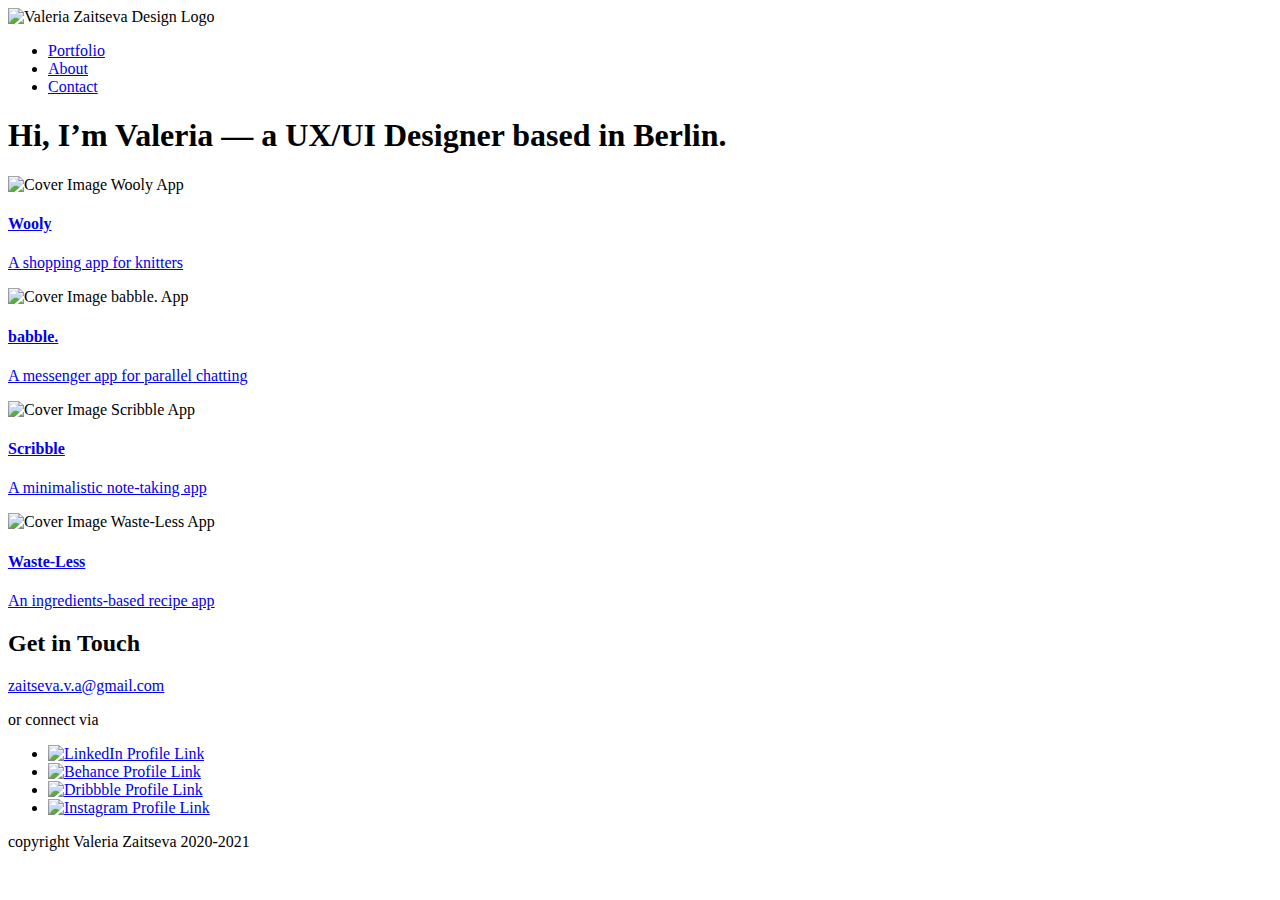
==== index.html @ 67f86d05 "changed wooly.html" ====
<!DOCTYPE html>
<html lang="en" dir="ltr">

<head>
  <meta charset="utf-8">
  <link rel="apple-touch-icon" sizes="180x180" href="/apple-touch-icon.png">
  <link rel="icon" type="image/png" sizes="32x32" href="/favicon-32x32.png">
  <link rel="icon" type="image/png" sizes="16x16" href="/favicon-16x16.png">
  <link rel="manifest" href="/site.webmanifest">
  <link rel="mask-icon" href="/safari-pinned-tab.svg" color="#5bbad5">
  <meta name="msapplication-TileColor" content="#da532c">
  <meta name="theme-color" content="#ffffff">
  <title>Valeria Zaitseva Design</title>
</head>

<body>

<header>
  <div>
    <img src="img/logo.svg" alt="Valeria Zaitseva Design Logo">
    <nav>
      <ul>
        <li><a href="index.html">Portfolio</a></li>
        <li><a href="about.html">About</a></li>
        <li><a href="#contact">Contact</a></li>
    </ul>
    </nav>
  </div>
</header>

<main>

  <div>
    <div>
      <h1>
          Hi, I’m <span>Valeria</span> — a <span>UX/UI Designer</span> based in <span>Berlin</span>.
      </h1>
    </div>
  </div>
<div>
  <div>
  <div><!--open row with (4) columns -->
    <div><!--open first column for first project -->
      <picture>
        <source srcset="img/wooly/woolyCoverM.jpg" media="(max-width:767px)">
        <source srcset="img/wooly/woolyCoverL.jpg" media="(max-width:1023px)">
        <img src="img/wooly/woolyCoverXL.jpg" alt="Cover Image Wooly App">
      </picture>
      <h4><a href="wooly.html">Wooly</a></h4>
      <p>
        <a href="wooly.html">A shopping app for knitters</a>
      </p>
    </div><!--end first column-->
    <div><!--open second column for second project -->
      <picture>
        <source srcset="img/babble/babbleCoverM.jpg" media="(max-width:767px)">
        <source srcset="img/babble/babbleCoverL.jpg" media="(max-width:1023px)">
        <img src="img/babble/babbleCoverXL.jpg" alt="Cover Image babble. App">
      </picture>
      <h4><a href="babble.html">babble.</a></h4>
      <p>
        <a href="babble.html">A messenger app for parallel chatting</a>
      </p>
    </div><!-- end second column-->
    <div><!-- open third column for third project-->
      <picture>
        <source srcset="img/scribble/scribbleCoverM.jpg" media="(max-width:767px)">
        <source srcset="img/scribble/scribbleCoverL.jpg" media="(max-width:1023px)">
        <img src="img/scribble/scribbleCoverXL.jpg" alt="Cover Image Scribble App">
      </picture>
      <h4><a href="scribble.html">Scribble</a></h4>
      <p>
        <a href="scribble.html">A minimalistic note-taking app</a>
      </p>
    </div><!-- close third column for thrid project-->
    <div><!--open fourth column for fourth project-->
      <picture>
        <source srcset="img/wasteless/WasteLessCoverM.jpg" media="(max-width:767px)">
        <source srcset="img/wasteless/WasteLessCoverL.jpg" media="(max-width:1023px)">
        <img src="img/wasteless/WasteLessCoverXL.jpg" alt="Cover Image Waste-Less App">
      </picture>
      <h4><a href="wasteless.html">Waste-Less</a></h4>
      <p>
        <a href="wasteless.html">An ingredients-based recipe app</a>
      </p>
    </div><!-- close fourth column for fourth project-->
  </div><!-- end row-->
</div>
</div>
</main>

<footer id="contact">
  <div>
    <h2>Get in Touch</h2>
    <div>
      <a href="mailto:zaitseva.v.a@gmail.com">zaitseva.v.a@gmail.com</a>
    </div>
    <p>or connect via</p>
    <div>
      <ul>
      <li><a href="https://www.linkedin.com/in/valeria-zaitseva-587220204/" target="_blank">
        <img src="img/linkedin.svg" alt="LinkedIn Profile Link">
      </a></li>
      <li><a href="https://www.behance.net/valeriazaitseva2" target="_blank">
        <img src="img/behance.svg" alt="Behance Profile Link">
      </a></li>
      <li><a href="dribbleURL" target="_blank">
        <img src="img/dribbble.svg" alt="Dribbble Profile Link">
      </a></li>
      <li><a href="instagramURL" target="_blank">
        <img src="img/instagram.svg" alt="Instagram Profile Link">
      </a></li>
      </ul>
    </div>
    <p>copyright Valeria Zaitseva 2020-2021</p>
  </div>
</footer>

</body>

</html>
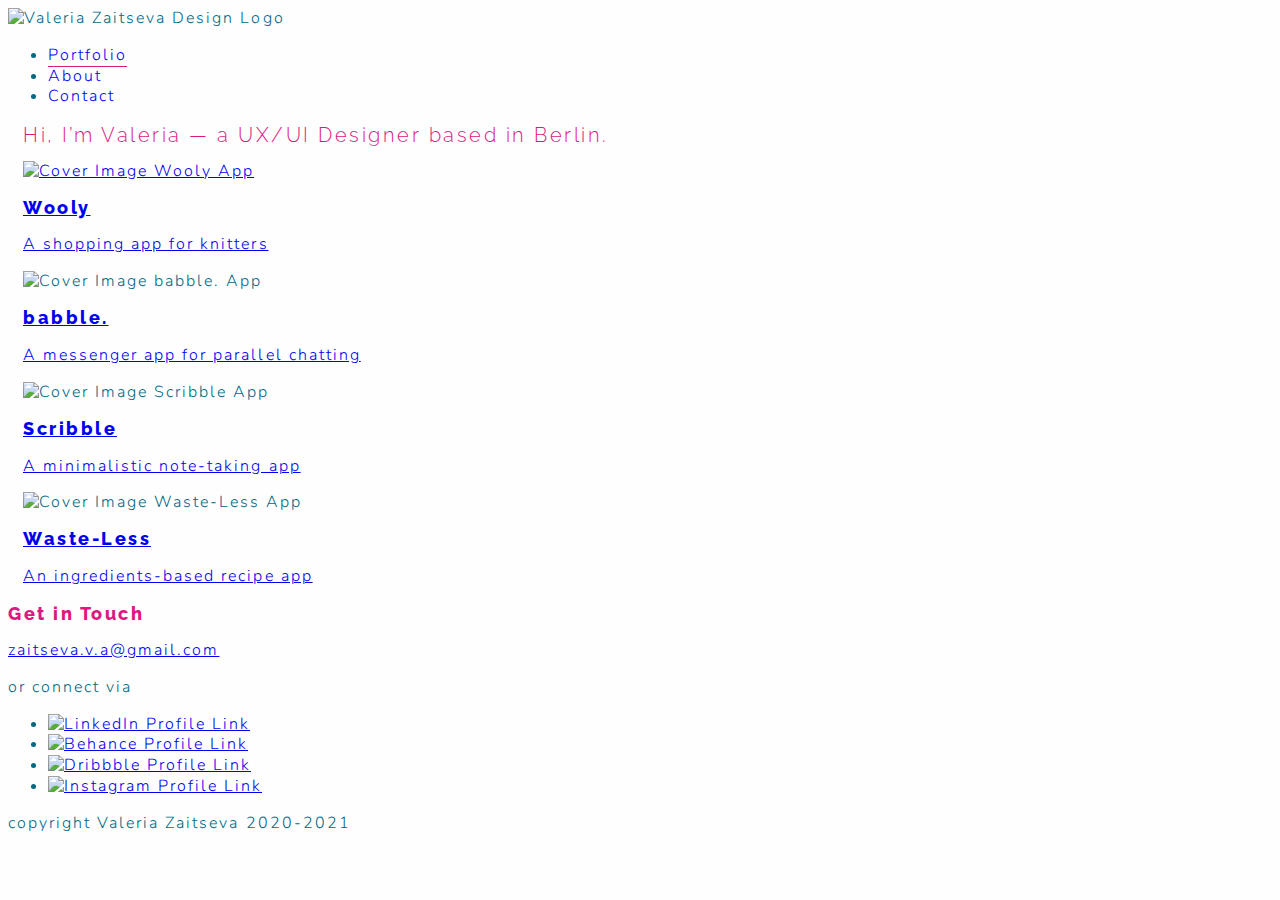
==== commit 483e5d7d: "added styling" ====
--- a/index.html
+++ b/index.html
@@ -3,13 +3,18 @@
 
 <head>
   <meta charset="utf-8">
-  <link rel="apple-touch-icon" sizes="180x180" href="/apple-touch-icon.png">
-  <link rel="icon" type="image/png" sizes="32x32" href="/favicon-32x32.png">
-  <link rel="icon" type="image/png" sizes="16x16" href="/favicon-16x16.png">
+  <meta name="msapplication-TileColor" content="#da532c">
+  <meta name="theme-color" content="fefefe">
+  <meta name="viewport" content="width=device-width, initial-scale=1">
+  <link rel="apple-touch-icon" sizes="180x180" href="img/favicon/apple-touch-icon.png">
+  <link rel="icon" type="image/png" sizes="32x32" href="img/favicon/favicon-32x32.png">
+  <link rel="icon" type="image/png" sizes="16x16" href="img/favicon/favicon-16x16.png">
   <link rel="manifest" href="/site.webmanifest">
-  <link rel="mask-icon" href="/safari-pinned-tab.svg" color="#5bbad5">
-  <meta name="msapplication-TileColor" content="#da532c">
-  <meta name="theme-color" content="#ffffff">
+  <link rel="stylesheet" type="text/css" href="https://cdnjs.cloudflare.com/ajax/libs/normalize/8.0.1/normalize.min.css">
+  <link rel="stylesheet" type="text/css" href="css/style.css">
+  <link rel="preconnect" href="https://fonts.gstatic.com">
+  <link href="https://fonts.googleapis.com/css2?family=Nunito:ital,wght@0,200;0,300;0,400;0,600;0,700;0,800;0,900;1,200;1,300;1,400;1,600;1,700;1,800;1,900&family=Raleway:ital,wght@0,100;0,200;0,300;0,400;0,500;0,600;0,700;0,800;0,900;1,100;1,200;1,300;1,400;1,500;1,600;1,700;1,800;1,900&display=swap" rel="stylesheet">
+  <link href="https://fonts.googleapis.com/css2?family=Raleway:ital,wght@0,100;0,200;0,300;0,400;0,500;0,600;0,700;0,800;0,900;1,100;1,200;1,300;1,400;1,500;1,600;1,700;1,800;1,900&display=swap" rel="stylesheet">
   <title>Valeria Zaitseva Design</title>
 </head>
 
@@ -20,7 +25,7 @@
     <img src="img/logo.svg" alt="Valeria Zaitseva Design Logo">
     <nav>
       <ul>
-        <li><a href="index.html">Portfolio</a></li>
+        <li><a href="index.html" class="active">Portfolio</a></li>
         <li><a href="about.html">About</a></li>
         <li><a href="#contact">Contact</a></li>
     </ul>
@@ -30,63 +35,57 @@
 
 <main>
 
-  <div>
-    <div>
+  <div class="section intro">
+    <div class="container">
       <h1>
           Hi, I’m <span>Valeria</span> — a <span>UX/UI Designer</span> based in <span>Berlin</span>.
       </h1>
     </div>
   </div>
-<div>
-  <div>
-  <div><!--open row with (4) columns -->
-    <div><!--open first column for first project -->
-      <picture>
-        <source srcset="img/wooly/woolyCoverM.jpg" media="(max-width:767px)">
-        <source srcset="img/wooly/woolyCoverL.jpg" media="(max-width:1023px)">
-        <img src="img/wooly/woolyCoverXL.jpg" alt="Cover Image Wooly App">
-      </picture>
-      <h4><a href="wooly.html">Wooly</a></h4>
-      <p>
-        <a href="wooly.html">A shopping app for knitters</a>
-      </p>
-    </div><!--end first column-->
-    <div><!--open second column for second project -->
-      <picture>
-        <source srcset="img/babble/babbleCoverM.jpg" media="(max-width:767px)">
-        <source srcset="img/babble/babbleCoverL.jpg" media="(max-width:1023px)">
-        <img src="img/babble/babbleCoverXL.jpg" alt="Cover Image babble. App">
-      </picture>
-      <h4><a href="babble.html">babble.</a></h4>
-      <p>
-        <a href="babble.html">A messenger app for parallel chatting</a>
-      </p>
-    </div><!-- end second column-->
-    <div><!-- open third column for third project-->
-      <picture>
-        <source srcset="img/scribble/scribbleCoverM.jpg" media="(max-width:767px)">
-        <source srcset="img/scribble/scribbleCoverL.jpg" media="(max-width:1023px)">
-        <img src="img/scribble/scribbleCoverXL.jpg" alt="Cover Image Scribble App">
-      </picture>
-      <h4><a href="scribble.html">Scribble</a></h4>
-      <p>
-        <a href="scribble.html">A minimalistic note-taking app</a>
-      </p>
-    </div><!-- close third column for thrid project-->
-    <div><!--open fourth column for fourth project-->
-      <picture>
-        <source srcset="img/wasteless/WasteLessCoverM.jpg" media="(max-width:767px)">
-        <source srcset="img/wasteless/WasteLessCoverL.jpg" media="(max-width:1023px)">
-        <img src="img/wasteless/WasteLessCoverXL.jpg" alt="Cover Image Waste-Less App">
-      </picture>
-      <h4><a href="wasteless.html">Waste-Less</a></h4>
-      <p>
-        <a href="wasteless.html">An ingredients-based recipe app</a>
-      </p>
-    </div><!-- close fourth column for fourth project-->
-  </div><!-- end row-->
-</div>
-</div>
+
+  <div class="section">
+    <div class="container">
+      <div class="row"><!--open row with (4) columns -->
+        <div class="column"><!--open first column for first project -->
+          <a href="wooly.html"><picture>
+            <source srcset="img/wooly/woolyCoverM.jpg" media="(max-width:767px)">
+            <source srcset="img/wooly/woolyCoverL.jpg" media="(max-width:1023px)">
+            <img src="img/wooly/woolyCoverXL.jpg" alt="Cover Image Wooly App">
+          </picture></a>
+          <h2><a href="wooly.html">Wooly</a></h2>
+          <p><a href="wooly.html">A shopping app for knitters</a></p>
+        </div><!--end first column-->
+        <div class="column"><!--open second column for second project -->
+          <picture>
+            <source srcset="img/babble/babbleCoverM.jpg" media="(max-width:767px)">
+            <source srcset="img/babble/babbleCoverL.jpg" media="(max-width:1023px)">
+            <img src="img/babble/babbleCoverXL.jpg" alt="Cover Image babble. App">
+          </picture>
+          <h2><a href="babble.html">babble.</a></h2>
+          <p><a href="babble.html">A messenger app for parallel chatting</a></p>
+        </div><!-- end second column-->
+        <div class="column"><!-- open third column for third project-->
+          <picture>
+            <source srcset="img/scribble/scribbleCoverM.jpg" media="(max-width:767px)">
+            <source srcset="img/scribble/scribbleCoverL.jpg" media="(max-width:1023px)">
+            <img src="img/scribble/scribbleCoverXL.jpg" alt="Cover Image Scribble App">
+          </picture>
+          <h2><a href="scribble.html">Scribble</a></h2>
+          <p><a href="scribble.html">A minimalistic note-taking app</a></p>
+        </div><!-- close third column for thrid project-->
+        <div class="column"><!--open fourth column for fourth project-->
+          <picture>
+            <source srcset="img/wasteless/WasteLessCoverM.jpg" media="(max-width:767px)">
+            <source srcset="img/wasteless/WasteLessCoverL.jpg" media="(max-width:1023px)">
+            <img src="img/wasteless/WasteLessCoverXL.jpg" alt="Cover Image Waste-Less App">
+          </picture>
+          <h2><a href="wasteless.html">Waste-Less</a></h2>
+          <p><a href="wasteless.html">An ingredients-based recipe app</a></p>
+        </div><!-- close fourth column for fourth project-->
+      </div><!-- end row-->
+    </div>
+  </div>
+  
 </main>
 
 <footer id="contact">
--- a/css/style.css
+++ b/css/style.css
@@ -0,0 +1,66 @@
+/*
+Colors used:
+Background Color (Warm Light Grey): #fefefe;
+Accent Color 1 (Magenta Pink): #DD187F;
+Accent Color 2 (Bondi Blue): #0690A9
+Body Copy Color (Crystal Teal): #006883
+*/
+
+body{
+  background-color: #fefefe;
+  font-family: 'Nunito', sans-serif;
+  font-size: 16px;
+  font-weight: 300;
+  line-height: 1.3;
+  letter-spacing: 2.02px;
+  color: #006883;
+}
+
+h1, h2, h3, h4 {
+  font-family: 'Raleway', sans-serif;
+  color: #DD187F;
+  line-height: 1.2;
+  letter-spacing: 2.5px;
+}
+h1 {
+  font-size:1.25em;
+  font-weight: 300;
+}
+
+h2 {
+  font-size: 1.14em;
+  font-weight: 800;
+}
+
+h3 {
+font-size: 1em;
+font-weight: 600;
+}
+
+h4 {
+font-size: 0.89em;
+font-weight: 600;
+}
+
+h5 {
+  font-size: 0.71em;
+  font-weight: 300;
+  letter-spacing: 1.5px;
+  color: #006883;
+}
+
+img{
+  width: 100%;
+}
+
+.container {
+  padding: 0 15px;
+}
+
+.active {
+  border-bottom: 1px solid #DD187F;
+}
+
+nav a {
+  text-decoration: none;
+}
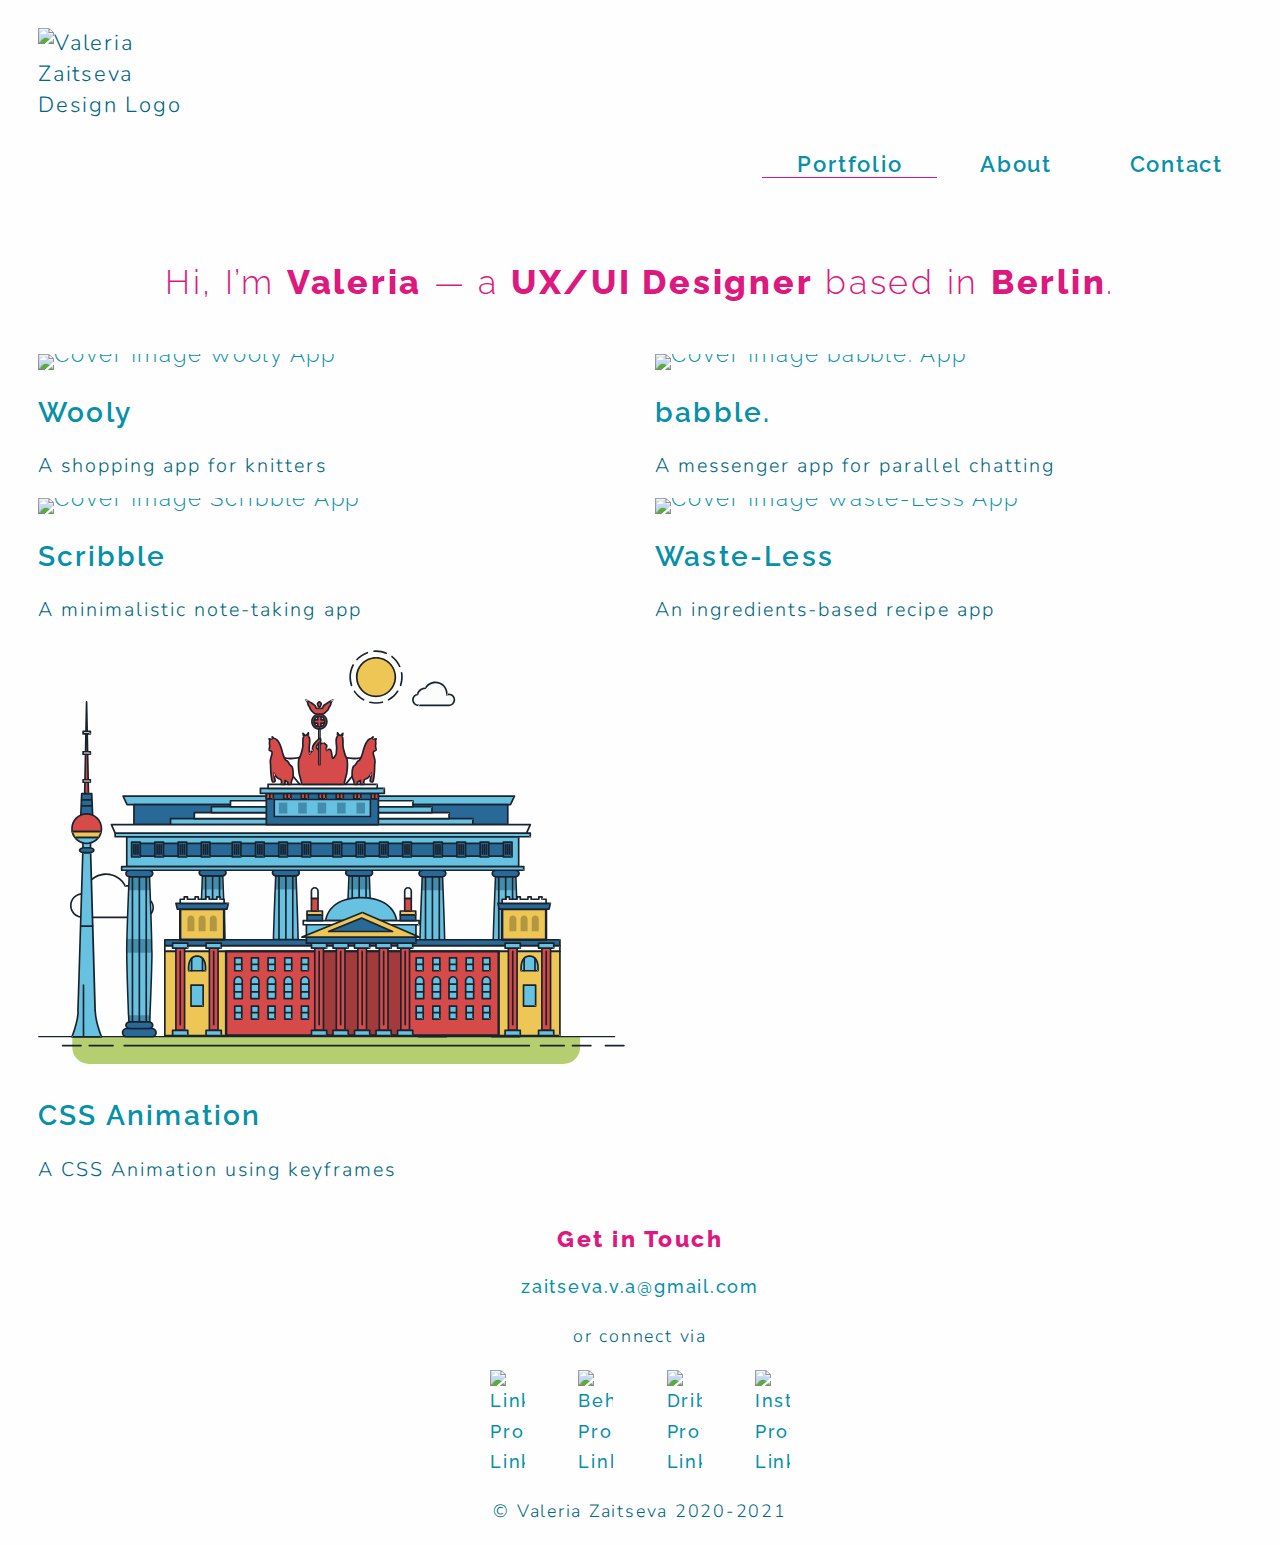
==== commit e17105f3: "added CSS animation" ====
--- a/index.html
+++ b/index.html
@@ -21,10 +21,10 @@
 <body>
 
 <header>
-  <div>
-    <img src="img/logo.svg" alt="Valeria Zaitseva Design Logo">
+  <div class="container">
+    <img src="img/logo.svg" alt="Valeria Zaitseva Design Logo" class="logo">
     <nav>
-      <ul>
+      <ul class="nav">
         <li><a href="index.html" class="active">Portfolio</a></li>
         <li><a href="about.html">About</a></li>
         <li><a href="#contact">Contact</a></li>
@@ -35,7 +35,7 @@
 
 <main>
 
-  <div class="section intro">
+  <div class="section" id="hero">
     <div class="container">
       <h1>
           Hi, I’m <span>Valeria</span> — a <span>UX/UI Designer</span> based in <span>Berlin</span>.
@@ -43,75 +43,1022 @@
     </div>
   </div>
 
-  <div class="section">
+  <div class="section" id="work">
     <div class="container">
-      <div class="row"><!--open row with (4) columns -->
-        <div class="column"><!--open first column for first project -->
-          <a href="wooly.html"><picture>
-            <source srcset="img/wooly/woolyCoverM.jpg" media="(max-width:767px)">
-            <source srcset="img/wooly/woolyCoverL.jpg" media="(max-width:1023px)">
-            <img src="img/wooly/woolyCoverXL.jpg" alt="Cover Image Wooly App">
-          </picture></a>
+      <div class="row"><!--open row with (5) columns -->
+        <div class="col-lg-6-left"><!--open first column for first project -->
+          <a href="wooly.html" class="image">
+            <picture>
+              <source srcset="img/wooly/woolyCoverM.jpg" media="(max-width:767px)">
+              <source srcset="img/wooly/woolyCoverL.jpg" media="(max-width:1023px)">
+              <img src="img/wooly/woolyCoverXL.jpg" alt="Cover Image Wooly App">
+            </picture>
+          </a>
           <h2><a href="wooly.html">Wooly</a></h2>
-          <p><a href="wooly.html">A shopping app for knitters</a></p>
+          <p id="subtitle">A shopping app for knitters</p>
         </div><!--end first column-->
-        <div class="column"><!--open second column for second project -->
-          <picture>
-            <source srcset="img/babble/babbleCoverM.jpg" media="(max-width:767px)">
-            <source srcset="img/babble/babbleCoverL.jpg" media="(max-width:1023px)">
-            <img src="img/babble/babbleCoverXL.jpg" alt="Cover Image babble. App">
-          </picture>
+        <div class="col-lg-6-right"><!--open second column for second project -->
+          <a href="babble.html" class="image">
+            <picture>
+              <source srcset="img/babble/babbleCoverM.jpg" media="(max-width:767px)">
+              <source srcset="img/babble/babbleCoverL.jpg" media="(max-width:1023px)">
+              <img src="img/babble/babbleCoverXL.jpg" alt="Cover Image babble. App">
+            </picture>
+          </a>
           <h2><a href="babble.html">babble.</a></h2>
-          <p><a href="babble.html">A messenger app for parallel chatting</a></p>
+          <p id="subtitle">A messenger app for parallel chatting</p>
         </div><!-- end second column-->
-        <div class="column"><!-- open third column for third project-->
-          <picture>
-            <source srcset="img/scribble/scribbleCoverM.jpg" media="(max-width:767px)">
-            <source srcset="img/scribble/scribbleCoverL.jpg" media="(max-width:1023px)">
-            <img src="img/scribble/scribbleCoverXL.jpg" alt="Cover Image Scribble App">
-          </picture>
+        <div class="col-lg-6-left"><!-- open third column for third project-->
+          <a href="scribble.html" class="image">
+            <picture>
+              <source srcset="img/scribble/scribbleCoverM.jpg" media="(max-width:767px)">
+              <source srcset="img/scribble/scribbleCoverL.jpg" media="(max-width:1023px)">
+              <img src="img/scribble/scribbleCoverXL.jpg" alt="Cover Image Scribble App">
+            </picture>
+          </a>
           <h2><a href="scribble.html">Scribble</a></h2>
-          <p><a href="scribble.html">A minimalistic note-taking app</a></p>
+          <p id="subtitle">A minimalistic note-taking app</p>
         </div><!-- close third column for thrid project-->
-        <div class="column"><!--open fourth column for fourth project-->
-          <picture>
-            <source srcset="img/wasteless/WasteLessCoverM.jpg" media="(max-width:767px)">
-            <source srcset="img/wasteless/WasteLessCoverL.jpg" media="(max-width:1023px)">
-            <img src="img/wasteless/WasteLessCoverXL.jpg" alt="Cover Image Waste-Less App">
-          </picture>
+        <div class="col-lg-6-right"><!--open fourth column for fourth project-->
+          <a href="wasteless.html" class="image">
+            <picture>
+              <source srcset="img/wasteless/WasteLessCoverM.jpg" media="(max-width:767px)">
+              <source srcset="img/wasteless/WasteLessCoverL.jpg" media="(max-width:1023px)">
+              <img src="img/wasteless/WasteLessCoverXL.jpg" alt="Cover Image Waste-Less App">
+            </picture>
+          </a>
           <h2><a href="wasteless.html">Waste-Less</a></h2>
-          <p><a href="wasteless.html">An ingredients-based recipe app</a></p>
+          <p id="subtitle">An ingredients-based recipe app</p>
         </div><!-- close fourth column for fourth project-->
+        <div class="col-lg-6-left"><!-- open fifth column for fifth project-->
+          <a href="cssanimation.html" class="image">
+            <svg xmlns="http://www.w3.org/2000/svg" class="berlin-illustration" viewBox="0 0 700 505" xmlns:xlink="http://www.w3.org/1999/xlink">
+        <defs>
+            <polygon id="a" points=".06 231.917 .06 .929 688.717 .929 688.717 231.917" />
+        </defs>
+        <g fill="none" fill-rule="evenodd">
+          <g transform="translate(0 241)" class="cloud-front">
+          <path fill="#1A232C" d="M87.602,29 L87.602,28 C87.326,28.001 87.103,28.024 86.927,28.033 L86.979,29.031 L87.947,28.78 C85.741,20.282 78.041,14.002 68.852,14 C67.858,14 66.904,14.096 65.98,14.231 L66.125,15.22 L67.019,14.772 C62.626,6.015 53.567,0.001 43.102,0 C29.041,0.002 17.524,10.848 16.443,24.632 L17.44,24.71 L17.606,23.724 C16.803,23.589 15.969,23.5 15.102,23.5 C6.817,23.501 0.102,30.215 0.102,38.5 C0.102,46.785 6.817,53.499 15.102,53.5 L87.602,53.5 C94.644,53.499 100.351,47.792 100.352,40.75 C100.351,33.708 94.644,28.001 87.602,28 L87.602,30 C90.573,30 93.254,31.202 95.203,33.149 C97.15,35.097 98.351,37.778 98.352,40.75 C98.351,43.722 97.15,46.403 95.203,48.351 C93.254,50.298 90.573,51.5 87.602,51.5 L15.102,51.5 C11.509,51.5 8.265,50.046 5.909,47.692 C3.555,45.337 2.102,42.093 2.102,38.5 C2.102,34.907 3.555,31.663 5.909,29.308 C8.265,26.954 11.509,25.5 15.102,25.5 C15.831,25.5 16.553,25.575 17.273,25.697 C17.551,25.743 17.832,25.672 18.055,25.499 C18.277,25.325 18.414,25.07 18.436,24.789 C19.436,12.04 30.094,1.998 43.102,2 C52.786,1.999 61.163,7.564 65.231,15.669 C65.425,16.055 65.842,16.272 66.27,16.21 C67.132,16.084 67.988,16 68.852,16 C77.108,15.998 84.027,21.647 86.011,29.283 C86.13,29.741 86.557,30.054 87.031,30.03 C87.27,30.017 87.457,29.999 87.602,30 L87.602,29"
+              transform="translate(38 36)" />
+            </g>
+            <path fill="#B5CE6F" d="M646.484,484.382 C646.484,489.501 644.531,494.62 640.627,498.525 C636.722,502.43 631.603,504.382 626.484,504.382 L60.873,504.382 C55.754,504.382 50.636,502.43 46.731,498.525 C42.826,494.62 40.873,489.501 40.873,484.382 L40.873,471.917 L646.484,471.917 L646.484,484.382"
+            />
+            <polyline fill="#67C2E2" points="334.824 185.029 101.449 185.029 106.209 195.08 563.438 195.08 568.2 185.029 334.824 185.029" />
+            <path fill="#1A232C" d="M334.824,185.029 L334.824,184.029 L101.449,184.029 C101.104,184.029 100.788,184.203 100.604,184.494 C100.42,184.785 100.398,185.146 100.545,185.457 L105.306,195.508 C105.471,195.856 105.824,196.079 106.209,196.079 L563.438,196.079 C563.824,196.079 564.177,195.856 564.342,195.508 L569.104,185.457 C569.251,185.146 569.229,184.785 569.045,184.494 C568.861,184.203 568.544,184.029 568.2,184.029 L334.824,184.029 L334.824,186.029 L566.62,186.029 L562.806,194.08 L106.842,194.08 L103.029,186.029 L334.824,186.029 L334.824,185.029"
+            />
+            <polygon fill="#296997" points="114.416 218.974 560.222 218.974 560.222 195.08 114.416 195.08" />
+            <path fill="#1A232C" d="M560.222,218.974 L560.222,217.974 L115.416,217.974 L115.416,196.079 L559.222,196.079 L559.222,218.974 L560.222,218.974 L560.222,217.974 L560.222,218.974 L561.222,218.974 L561.222,195.08 C561.222,194.816 561.115,194.559 560.929,194.372 C560.742,194.186 560.485,194.08 560.222,194.08 L114.416,194.08 C114.152,194.08 113.895,194.186 113.708,194.372 C113.522,194.559 113.416,194.816 113.416,195.08 L113.416,218.974 C113.416,219.237 113.522,219.495 113.708,219.681 C113.895,219.867 114.152,219.974 114.416,219.974 L560.222,219.974 C560.485,219.974 560.742,219.867 560.929,219.681 C561.115,219.495 561.222,219.237 561.222,218.974 L560.222,218.974"
+            />
+            <polygon fill="#67C2E2" points="105.85 269.08 573.225 269.08 573.225 233.398 105.85 233.398" />
+            <path fill="#1A232C" d="M573.225,233.398 L573.225,232.398 L105.85,232.398 C105.587,232.398 105.329,232.505 105.143,232.691 C104.957,232.877 104.85,233.134 104.85,233.398 L104.85,269.08 C104.85,269.344 104.957,269.601 105.143,269.788 C105.329,269.974 105.587,270.08 105.85,270.08 L573.225,270.08 C573.488,270.08 573.745,269.974 573.932,269.788 C574.118,269.601 574.225,269.344 574.225,269.08 L574.225,233.398 C574.225,233.134 574.118,232.877 573.932,232.691 C573.745,232.505 573.488,232.398 573.225,232.398 L573.225,233.398 L572.225,233.398 L572.225,268.08 L106.85,268.08 L106.85,234.398 L573.225,234.398 L573.225,233.398 L572.225,233.398 L573.225,233.398"
+            />
+            <polygon fill="#296997" points="116.751 256.508 562.557 256.508 562.557 241.243 116.751 241.243" />
+            <path fill="#1A232C" d="M562.557,256.508 L562.557,255.508 L117.75,255.508 L117.75,242.243 L561.557,242.243 L561.557,256.508 L562.557,256.508 L562.557,255.508 L562.557,256.508 L563.557,256.508 L563.557,241.243 C563.557,240.979 563.45,240.722 563.264,240.535 C563.078,240.349 562.82,240.243 562.557,240.243 L116.75,240.243 C116.487,240.243 116.23,240.349 116.043,240.535 C115.857,240.722 115.751,240.979 115.751,241.243 L115.751,256.508 C115.751,256.771 115.857,257.029 116.043,257.215 C116.23,257.401 116.487,257.508 116.751,257.508 L562.557,257.508 C562.82,257.508 563.077,257.401 563.264,257.215 C563.45,257.029 563.557,256.771 563.557,256.508 L562.557,256.508"
+            />
+            <polygon fill="#67C2E2" points="158.07 218.974 518.563 218.974 518.563 211.858 158.07 211.858" />
+            <path fill="#1A232C" d="M518.563,211.858 L518.563,210.858 L158.07,210.858 C157.807,210.858 157.549,210.964 157.363,211.151 C157.177,211.337 157.07,211.594 157.07,211.858 L157.07,218.974 C157.07,219.237 157.177,219.495 157.363,219.681 C157.549,219.867 157.807,219.974 158.07,219.974 L518.563,219.974 C518.826,219.974 519.083,219.867 519.27,219.681 C519.456,219.495 519.562,219.237 519.562,218.974 L519.562,211.858 C519.562,211.594 519.456,211.337 519.27,211.151 C519.083,210.964 518.826,210.858 518.563,210.858 L518.563,211.858 L517.563,211.858 L517.563,217.974 L159.07,217.974 L159.07,212.858 L518.563,212.858 L518.563,211.858 L517.563,211.858 L518.563,211.858"
+            />
+            <polygon fill="#FBFDFC" points="186.438 211.858 490.194 211.858 490.194 204.741 186.438 204.741" />
+            <path fill="#1A232C" d="M490.194,204.741 L490.194,203.741 L186.438,203.741 C186.175,203.741 185.917,203.848 185.731,204.034 C185.545,204.221 185.438,204.478 185.438,204.741 L185.438,211.858 C185.438,212.121 185.545,212.379 185.731,212.565 C185.917,212.751 186.175,212.858 186.438,212.858 L490.194,212.858 C490.458,212.858 490.715,212.751 490.902,212.565 C491.088,212.379 491.194,212.121 491.194,211.858 L491.194,204.741 C491.194,204.478 491.088,204.221 490.902,204.034 C490.715,203.848 490.458,203.741 490.194,203.741 L490.194,204.741 L489.194,204.741 L489.194,210.858 L187.438,210.858 L187.438,205.741 L490.194,205.741 L490.194,204.741 L489.194,204.741 L490.194,204.741"
+            />
+            <polygon fill="#67C2E2" points="206.805 204.741 469.828 204.741 469.828 197.624 206.805 197.624" />
+            <path fill="#1A232C" d="M469.828,197.624 L469.828,196.624 L206.805,196.624 C206.541,196.624 206.284,196.731 206.098,196.917 C205.911,197.103 205.805,197.361 205.805,197.624 L205.805,204.741 C205.805,205.005 205.911,205.262 206.098,205.449 C206.284,205.635 206.541,205.741 206.805,205.741 L469.828,205.741 C470.091,205.741 470.349,205.635 470.535,205.449 C470.722,205.262 470.828,205.005 470.828,204.741 L470.828,197.624 C470.828,197.361 470.722,197.103 470.535,196.917 C470.349,196.731 470.091,196.624 469.828,196.624 L469.828,197.624 L468.828,197.624 L468.828,203.741 L207.805,203.741 L207.805,198.624 L469.828,198.624 L469.828,197.624 L468.828,197.624 L469.828,197.624"
+            />
+            <polygon fill="#FBFDFC" points="229.521 197.624 447.111 197.624 447.111 190.509 229.521 190.509" />
+            <path fill="#1A232C" d="M447.111,190.509 L447.111,189.509 L229.521,189.509 C229.258,189.509 229,189.616 228.814,189.802 C228.628,189.988 228.521,190.246 228.521,190.509 L228.521,197.624 C228.521,197.888 228.628,198.145 228.814,198.332 C229,198.518 229.258,198.624 229.521,198.624 L447.111,198.624 C447.375,198.624 447.632,198.518 447.818,198.332 C448.005,198.145 448.111,197.888 448.111,197.624 L448.111,190.509 C448.111,190.246 448.005,189.988 447.818,189.802 C447.632,189.616 447.375,189.509 447.111,189.509 L447.111,190.509 L446.111,190.509 L446.111,196.624 L230.521,196.624 L230.521,191.509 L447.111,191.509 L447.111,190.509 L446.111,190.509 L447.111,190.509"
+            />
+            <path fill="#67C2E2" d="M135.607,355.447 C135.163,337.766 134.264,313.326 133.648,297.387 C133.274,287.721 133.004,281.18 133.004,281.18 L108.722,281.18 C108.722,281.18 108.452,287.721 108.079,297.387 C107.462,313.326 106.563,337.766 106.119,355.447 C105.953,362.059 105.85,367.732 105.85,371.653 L105.85,371.654 C105.85,386.117 107.243,424.332 108.089,446.189 C108.457,455.706 108.722,462.126 108.722,462.126 L133.004,462.126 C133.004,462.126 133.269,455.706 133.637,446.189 C134.482,424.332 135.876,386.117 135.876,371.654 L135.876,371.653 C135.876,367.732 135.773,362.059 135.607,355.447"
+            />
+            <path fill="#428DAE" d="M133.648 297.387L108.079 297.387C108.452 287.721 108.722 281.18 108.722 281.18L133.004 281.18C133.004 281.18 133.274 287.721 133.648 297.387M135.876 371.654L105.85 371.654 105.85 371.653C105.85 367.732 105.953 362.059 106.119 355.447L135.607 355.447C135.773 362.059 135.876 367.732 135.876 371.653L135.876 371.654M133.004 462.126L108.722 462.126C108.722 462.126 108.457 455.706 108.089 446.189L133.637 446.189C133.269 455.706 133.004 462.126 133.004 462.126"
+            />
+            <path fill="#1A232C" d="M109.612,461.199 L132.114,461.199 C132.447,453.007 134.949,390.886 134.949,371.653 C134.949,352.42 132.447,290.299 132.114,282.108 L109.612,282.108 C109.279,290.299 106.778,352.42 106.778,371.653 C106.778,390.886 109.279,453.007 109.612,461.199 Z M133.895,463.054 L107.832,463.054 L107.794,462.164 C107.766,461.466 104.922,392.193 104.922,371.653 C104.922,351.114 107.766,281.839 107.794,281.142 L107.832,280.252 L133.895,280.252 L133.931,281.142 C133.96,281.839 136.804,351.114 136.804,371.653 C136.804,392.193 133.96,461.466 133.931,462.164 L133.895,463.054 L133.895,463.054 Z"
+            />
+            <path fill="#1A232C" d="M111.638 281.18L111.638 462.126C111.638 462.679 112.086 463.126 112.638 463.126 113.19 463.126 113.638 462.679 113.638 462.126L113.638 281.18C113.638 280.628 113.19 280.18 112.638 280.18 112.086 280.18 111.638 280.628 111.638 281.18M119.863 281.18L119.863 462.126C119.863 462.679 120.311 463.126 120.863 463.126 121.416 463.126 121.863 462.679 121.863 462.126L121.863 281.18C121.863 280.628 121.416 280.18 120.863 280.18 120.311 280.18 119.863 280.628 119.863 281.18M128.088 281.18L128.088 462.126C128.088 462.679 128.536 463.126 129.088 463.126 129.64 463.126 130.088 462.679 130.088 462.126L130.088 281.18C130.088 280.628 129.64 280.18 129.088 280.18 128.536 280.18 128.088 280.628 128.088 281.18"
+            />
+            <path fill="#296997" d="M136.79,277.265 C136.79,279.418 134.675,281.18 132.09,281.18 L109.636,281.18 C107.051,281.18 104.936,279.418 104.936,277.265 C104.936,275.111 107.051,273.349 109.636,273.349 L132.09,273.349 C134.675,273.349 136.79,275.111 136.79,277.265"
+            />
+            <path fill="#1A232C" d="M136.79,277.265 L135.79,277.265 C135.789,278.005 135.433,278.704 134.769,279.262 C134.109,279.814 133.155,280.181 132.09,280.18 L109.636,280.18 C108.571,280.181 107.617,279.814 106.956,279.262 C106.293,278.704 105.936,278.005 105.936,277.265 C105.936,276.524 106.293,275.825 106.957,275.267 C107.617,274.715 108.571,274.348 109.636,274.349 L132.09,274.349 C133.155,274.348 134.109,274.716 134.769,275.267 C135.433,275.825 135.789,276.524 135.79,277.265 L137.79,277.265 C137.791,275.851 137.09,274.593 136.049,273.731 C135.006,272.863 133.61,272.35 132.09,272.349 L109.636,272.349 C108.116,272.35 106.72,272.863 105.676,273.731 C104.636,274.593 103.935,275.851 103.936,277.265 C103.935,278.678 104.636,279.937 105.677,280.798 C106.72,281.666 108.116,282.179 109.636,282.18 L132.09,282.18 C133.61,282.179 135.006,281.666 136.049,280.798 C137.09,279.937 137.791,278.678 137.79,277.265 L136.79,277.265"
+            />
+            <path fill="#296997" d="M140.775,467.217 C140.775,469.803 138.661,471.917 136.076,471.917 L105.65,471.917 C103.065,471.917 100.951,469.803 100.951,467.217 L100.951,466.825 C100.951,464.241 103.065,462.126 105.65,462.126 L136.076,462.126 C138.661,462.126 140.775,464.241 140.775,466.825 L140.775,467.217"
+            />
+            <path fill="#1A232C" d="M140.775,467.217 L139.775,467.217 C139.775,468.235 139.361,469.155 138.688,469.83 C138.013,470.503 137.093,470.917 136.076,470.917 L105.65,470.917 C104.633,470.917 103.713,470.504 103.038,469.83 C102.365,469.155 101.951,468.235 101.951,467.217 L101.951,466.825 C101.951,465.808 102.365,464.889 103.038,464.214 C103.713,463.54 104.633,463.127 105.65,463.126 L136.076,463.126 C137.093,463.127 138.013,463.54 138.688,464.214 C139.362,464.889 139.775,465.808 139.775,466.825 L139.775,467.217 L141.775,467.217 L141.775,466.825 C141.772,463.684 139.217,461.13 136.076,461.126 L105.65,461.126 C102.509,461.13 99.955,463.684 99.951,466.825 L99.951,467.217 C99.954,470.36 102.509,472.914 105.65,472.917 L136.076,472.917 C139.217,472.914 141.772,470.36 141.775,467.217 L140.775,467.217"
+            />
+            <path fill="#296997" d="M136.79,458.208 C136.79,460.363 134.675,462.126 132.09,462.126 L109.636,462.126 C107.051,462.126 104.936,460.363 104.936,458.208 C104.936,456.057 107.051,454.292 109.636,454.292 L132.09,454.292 C134.675,454.292 136.79,456.057 136.79,458.208"
+            />
+            <path fill="#1A232C" d="M136.79,458.208 L135.79,458.208 C135.789,458.949 135.432,459.649 134.769,460.207 C134.108,460.76 133.154,461.128 132.09,461.126 L109.636,461.126 C108.572,461.128 107.617,460.76 106.957,460.207 C106.293,459.649 105.936,458.949 105.936,458.208 C105.936,457.47 106.293,456.77 106.957,456.212 C107.617,455.659 108.572,455.291 109.636,455.292 L132.09,455.292 C133.154,455.291 134.108,455.659 134.769,456.212 C135.433,456.77 135.789,457.47 135.79,458.208 L137.79,458.208 C137.791,456.796 137.09,455.538 136.05,454.675 C135.006,453.808 133.61,453.294 132.09,453.292 L109.636,453.292 C108.115,453.294 106.719,453.808 105.676,454.675 C104.636,455.538 103.935,456.796 103.936,458.208 C103.935,459.622 104.636,460.881 105.676,461.743 C106.72,462.611 108.116,463.125 109.636,463.126 L132.09,463.126 C133.61,463.125 135.006,462.611 136.05,461.743 C137.09,460.881 137.791,459.622 137.79,458.208 L136.79,458.208"
+            />
+            <path fill="#67C2E2" d="M572.471,355.447 C572.025,337.766 571.126,313.326 570.51,297.387 C570.137,287.721 569.867,281.18 569.867,281.18 L545.585,281.18 C545.585,281.18 545.315,287.721 544.942,297.387 C544.326,313.326 543.427,337.766 542.981,355.447 C542.815,362.059 542.713,367.732 542.713,371.653 L542.713,371.654 C542.713,386.117 544.107,424.332 544.952,446.189 C545.32,455.706 545.585,462.126 545.585,462.126 L569.867,462.126 C569.867,462.126 570.132,455.706 570.499,446.189 C571.346,424.332 572.739,386.117 572.739,371.654 L572.739,371.653 C572.739,367.732 572.637,362.059 572.471,355.447"
+            />
+            <path fill="#428DAE" d="M569.582 297.387L566.951 297.387 566.951 282.108 568.977 282.108C569.063 284.206 569.29 289.841 569.582 297.387M564.951 297.387L545.871 297.387C546.162 289.841 546.39 284.206 546.476 282.108L564.951 282.108 564.951 297.387M571.8 369.187L566.951 369.187 566.951 356.265 571.562 356.265C571.685 361.272 571.771 365.701 571.8 369.187M564.951 369.187L543.653 369.187C543.684 365.512 543.777 360.79 543.912 355.447L553.551 355.447 553.551 356.265 564.951 356.265 564.951 369.187"
+            />
+            <path fill="#1A232C" d="M546.476,461.199 L568.977,461.199 C569.31,453.007 571.812,390.886 571.812,371.653 C571.812,352.42 569.31,290.299 568.977,282.108 L546.476,282.108 C546.142,290.299 543.642,352.42 543.642,371.653 C543.642,390.886 546.142,453.007 546.476,461.199 M570.758,463.054 L544.694,463.054 L544.658,462.164 C544.629,461.466 541.785,392.193 541.785,371.653 C541.785,351.114 544.629,281.839 544.658,281.142 L544.694,280.252 L570.758,280.252 L570.795,281.142 C570.823,281.839 573.667,351.114 573.667,371.653 C573.667,392.193 570.823,461.466 570.795,462.164 L570.758,463.054"
+            />
+            <path fill="#1A232C" d="M548.501 281.18L548.501 462.126C548.501 462.679 548.949 463.126 549.501 463.126 550.053 463.126 550.501 462.679 550.501 462.126L550.501 281.18C550.501 280.628 550.053 280.18 549.501 280.18 548.949 280.18 548.501 280.628 548.501 281.18M556.727 281.18L556.727 462.126C556.727 462.679 557.174 463.126 557.727 463.126 558.279 463.126 558.727 462.679 558.727 462.126L558.727 281.18C558.727 280.628 558.279 280.18 557.727 280.18 557.174 280.18 556.727 280.628 556.727 281.18M564.951 281.18L564.951 462.126C564.951 462.679 565.399 463.126 565.951 463.126 566.503 463.126 566.951 462.679 566.951 462.126L566.951 281.18C566.951 280.628 566.503 280.18 565.951 280.18 565.399 280.18 564.951 280.628 564.951 281.18"
+            />
+            <path fill="#296997" d="M573.653,277.265 C573.653,279.418 571.537,281.18 568.953,281.18 L546.499,281.18 C543.915,281.18 541.799,279.418 541.799,277.265 C541.799,275.111 543.915,273.349 546.499,273.349 L568.953,273.349 C571.537,273.349 573.653,275.111 573.653,277.265"
+            />
+            <path fill="#1A232C" d="M573.653,277.265 L572.653,277.265 C572.653,278.005 572.296,278.704 571.632,279.262 C570.972,279.814 570.017,280.181 568.953,280.18 L546.499,280.18 C545.435,280.181 544.48,279.814 543.82,279.262 C543.156,278.704 542.8,278.005 542.799,277.265 C542.8,276.525 543.156,275.825 543.82,275.267 C544.481,274.715 545.435,274.348 546.499,274.349 L568.953,274.349 C570.017,274.348 570.972,274.715 571.632,275.267 C572.296,275.825 572.653,276.525 572.653,277.265 L574.653,277.265 C574.654,275.851 573.953,274.593 572.912,273.731 C571.869,272.863 570.473,272.35 568.953,272.349 L546.499,272.349 C544.979,272.35 543.583,272.863 542.54,273.731 C541.499,274.593 540.798,275.851 540.799,277.265 C540.798,278.679 541.499,279.937 542.54,280.798 C543.583,281.666 544.979,282.179 546.499,282.18 L568.953,282.18 C570.473,282.179 571.869,281.666 572.912,280.798 C573.953,279.937 574.654,278.679 574.653,277.265 L573.653,277.265"
+            />
+            <path fill="#296997" d="M577.639,467.217 C577.639,469.803 575.524,471.917 572.938,471.917 L542.514,471.917 C539.929,471.917 537.813,469.803 537.813,467.217 L537.813,466.825 C537.813,464.241 539.929,462.126 542.514,462.126 L572.938,462.126 C575.524,462.126 577.639,464.241 577.639,466.825 L577.639,467.217"
+            />
+            <path fill="#1A232C" d="M577.639,467.217 L576.639,467.217 C576.638,468.235 576.225,469.155 575.551,469.83 C574.876,470.503 573.956,470.917 572.938,470.917 L542.514,470.917 C541.497,470.917 540.576,470.503 539.901,469.83 C539.227,469.155 538.814,468.234 538.813,467.217 L538.813,466.825 C538.814,465.808 539.227,464.889 539.901,464.214 C540.576,463.54 541.497,463.127 542.514,463.126 L572.938,463.126 C573.956,463.127 574.876,463.54 575.551,464.214 C576.225,464.888 576.638,465.808 576.639,466.825 L576.639,467.217 L578.639,467.217 L578.639,466.825 C578.635,463.684 576.081,461.13 572.938,461.126 L542.514,461.126 C539.372,461.13 536.817,463.684 536.813,466.825 L536.813,467.217 C536.817,470.36 539.372,472.914 542.514,472.917 L572.938,472.917 C576.081,472.914 578.635,470.359 578.639,467.217 L577.639,467.217"
+            />
+            <path fill="#296997" d="M573.653,458.208 C573.653,460.363 571.537,462.126 568.953,462.126 L546.499,462.126 C543.915,462.126 541.799,460.363 541.799,458.208 C541.799,456.057 543.915,454.292 546.499,454.292 L568.953,454.292 C571.537,454.292 573.653,456.057 573.653,458.208"
+            />
+            <path fill="#1A232C" d="M573.653,458.208 L572.653,458.208 C572.653,458.949 572.296,459.649 571.632,460.207 C570.971,460.76 570.017,461.128 568.953,461.126 L546.499,461.126 C545.435,461.128 544.481,460.76 543.82,460.207 C543.157,459.649 542.799,458.949 542.799,458.208 C542.799,457.47 543.156,456.77 543.82,456.212 C544.481,455.659 545.435,455.291 546.499,455.292 L568.953,455.292 C570.017,455.291 570.971,455.659 571.632,456.212 C572.296,456.77 572.653,457.47 572.653,458.208 L574.653,458.208 C574.654,456.796 573.953,455.538 572.912,454.675 C571.869,453.808 570.473,453.294 568.953,453.292 L546.499,453.292 C544.979,453.294 543.583,453.808 542.54,454.675 C541.499,455.538 540.798,456.796 540.799,458.208 C540.798,459.622 541.499,460.881 542.54,461.743 C543.583,462.611 544.979,463.125 546.499,463.126 L568.953,463.126 C570.473,463.125 571.869,462.611 572.912,461.743 C573.953,460.881 574.654,459.622 574.653,458.208 L573.653,458.208"
+            />
+            <path fill="#67C2E2" d="M485.098,355.447 C484.654,337.766 483.753,313.326 483.137,297.387 C482.764,287.721 482.494,281.18 482.494,281.18 L458.213,281.18 C458.213,281.18 457.942,287.721 457.569,297.387 C456.953,313.326 456.055,337.766 455.608,355.447 C455.443,362.059 455.34,367.732 455.34,371.653 L455.34,371.654 C455.34,386.117 456.733,424.332 457.58,446.189 C457.948,455.706 458.213,462.126 458.213,462.126 L482.494,462.126 C482.494,462.126 482.759,455.706 483.126,446.189 C483.973,424.332 485.366,386.117 485.366,371.654 L485.366,371.653 C485.366,367.732 485.265,362.059 485.098,355.447"
+            />
+            <path fill="#428DAE" d="M483.137 297.387L457.569 297.387C457.942 287.721 458.213 281.18 458.213 281.18L482.494 281.18C482.494 281.18 482.764 287.721 483.137 297.387M485.355 369.187L455.351 369.187C455.382 365.502 455.475 360.78 455.608 355.447L485.098 355.447C485.232 360.78 485.325 365.502 485.355 369.187"
+            />
+            <path fill="#1A232C" d="M459.103,461.199 L481.605,461.199 C481.938,453.007 484.439,390.886 484.439,371.653 C484.439,352.42 481.938,290.299 481.605,282.108 L459.103,282.108 C458.769,290.299 456.268,352.42 456.268,371.653 C456.268,390.886 458.769,453.007 459.103,461.199 Z M483.386,463.054 L457.321,463.054 L457.285,462.164 C457.256,461.466 454.412,392.193 454.412,371.653 C454.412,351.114 457.256,281.839 457.285,281.142 L457.321,280.252 L483.386,280.252 L483.422,281.142 C483.45,281.839 486.294,351.114 486.294,371.653 C486.294,392.193 483.45,461.466 483.422,462.164 L483.386,463.054 L483.386,463.054 Z"
+            />
+            <path fill="#1A232C" d="M461.128 281.18L461.128 462.126C461.128 462.679 461.576 463.126 462.128 463.126 462.68 463.126 463.128 462.679 463.128 462.126L463.128 281.18C463.128 280.628 462.68 280.18 462.128 280.18 461.576 280.18 461.128 280.628 461.128 281.18M469.354 281.18L469.354 462.126C469.354 462.679 469.801 463.126 470.354 463.126 470.906 463.126 471.354 462.679 471.354 462.126L471.354 281.18C471.354 280.628 470.906 280.18 470.354 280.18 469.801 280.18 469.354 280.628 469.354 281.18M477.578 281.18L477.578 462.126C477.578 462.679 478.026 463.126 478.578 463.126 479.13 463.126 479.578 462.679 479.578 462.126L479.578 281.18C479.578 280.628 479.13 280.18 478.578 280.18 478.026 280.18 477.578 280.628 477.578 281.18"
+            />
+            <path fill="#296997" d="M486.281,277.265 C486.281,279.418 484.164,281.18 481.58,281.18 L459.126,281.18 C456.542,281.18 454.426,279.418 454.426,277.265 C454.426,275.111 456.542,273.349 459.126,273.349 L481.58,273.349 C484.164,273.349 486.281,275.111 486.281,277.265"
+            />
+            <path fill="#1A232C" d="M486.281,277.265 L485.281,277.265 C485.281,278.005 484.924,278.704 484.26,279.262 C483.599,279.814 482.644,280.181 481.58,280.18 L459.126,280.18 C458.062,280.181 457.107,279.814 456.447,279.262 C455.783,278.704 455.427,278.005 455.426,277.265 C455.427,276.525 455.783,275.825 456.447,275.267 C457.108,274.715 458.062,274.348 459.126,274.349 L481.58,274.349 C482.644,274.348 483.599,274.716 484.26,275.268 C484.924,275.825 485.281,276.525 485.281,277.265 L487.281,277.265 C487.282,275.851 486.58,274.593 485.54,273.731 C484.496,272.863 483.1,272.35 481.58,272.349 L459.126,272.349 C457.606,272.35 456.21,272.863 455.167,273.731 C454.126,274.593 453.425,275.851 453.426,277.265 C453.425,278.679 454.126,279.937 455.167,280.798 C456.21,281.666 457.606,282.179 459.126,282.18 L481.58,282.18 C483.1,282.179 484.496,281.666 485.54,280.799 C486.58,279.937 487.282,278.679 487.281,277.265 L486.281,277.265"
+            />
+            <path fill="#296997" d="M490.266,467.217 C490.266,469.803 488.151,471.917 485.565,471.917 L455.141,471.917 C452.556,471.917 450.44,469.803 450.44,467.217 L450.44,466.825 C450.44,464.241 452.556,462.126 455.141,462.126 L485.565,462.126 C488.151,462.126 490.266,464.241 490.266,466.825 L490.266,467.217"
+            />
+            <path fill="#1A232C" d="M490.266,467.217 L489.266,467.217 C489.265,468.235 488.852,469.155 488.178,469.83 C487.503,470.503 486.583,470.917 485.565,470.917 L455.141,470.917 C454.124,470.917 453.203,470.503 452.528,469.83 C451.854,469.155 451.441,468.234 451.44,467.217 L451.44,466.825 C451.441,465.808 451.854,464.889 452.528,464.214 C453.203,463.54 454.124,463.127 455.141,463.126 L485.565,463.126 C486.583,463.127 487.503,463.54 488.178,464.214 C488.852,464.888 489.265,465.808 489.266,466.825 L489.266,467.217 L491.266,467.217 L491.266,466.825 C491.262,463.684 488.708,461.13 485.565,461.126 L455.141,461.126 C451.999,461.13 449.444,463.684 449.44,466.825 L449.44,467.217 C449.444,470.36 451.999,472.914 455.141,472.917 L485.565,472.917 C488.708,472.914 491.262,470.359 491.266,467.217 L490.266,467.217"
+            />
+            <path fill="#296997" d="M486.281,458.208 C486.281,460.363 484.164,462.126 481.58,462.126 L459.126,462.126 C456.542,462.126 454.426,460.363 454.426,458.208 C454.426,456.057 456.542,454.292 459.126,454.292 L481.58,454.292 C484.164,454.292 486.281,456.057 486.281,458.208"
+            />
+            <path fill="#1A232C" d="M486.281,458.208 L485.281,458.208 C485.281,458.949 484.923,459.649 484.26,460.207 C483.599,460.76 482.644,461.128 481.58,461.126 L459.126,461.126 C458.062,461.128 457.108,460.76 456.447,460.207 C455.784,459.649 455.427,458.949 455.426,458.208 C455.426,457.47 455.783,456.77 456.447,456.212 C457.108,455.659 458.062,455.291 459.126,455.292 L481.58,455.292 C482.644,455.291 483.598,455.659 484.26,456.212 C484.924,456.77 485.281,457.47 485.281,458.208 L487.281,458.208 C487.282,456.795 486.58,455.538 485.54,454.675 C484.496,453.808 483.1,453.294 481.58,453.292 L459.126,453.292 C457.606,453.294 456.21,453.808 455.167,454.675 C454.126,455.538 453.425,456.796 453.426,458.208 C453.425,459.622 454.126,460.881 455.167,461.743 C456.21,462.611 457.606,463.125 459.126,463.126 L481.58,463.126 C483.1,463.125 484.496,462.611 485.54,461.743 C486.581,460.881 487.282,459.622 487.281,458.208 L486.281,458.208"
+            />
+            <path fill="#67C2E2" d="M397.726,354.466 C397.28,336.787 396.381,312.346 395.765,296.407 C395.392,286.742 395.122,280.2 395.122,280.2 L370.84,280.2 C370.84,280.2 370.57,286.742 370.197,296.407 C369.581,312.346 368.682,336.787 368.236,354.466 C368.07,361.078 367.968,366.751 367.968,370.672 L367.968,370.673 C367.968,385.136 369.361,423.352 370.207,445.208 C370.575,454.726 370.84,461.146 370.84,461.146 L395.122,461.146 C395.122,461.146 395.386,454.726 395.754,445.208 C396.601,423.352 397.994,385.136 397.994,370.673 L397.994,370.672 C397.994,366.751 397.892,361.078 397.726,354.466"
+            />
+            <path fill="#428DAE" d="M394.837 296.407L392.206 296.407 392.206 281.127 394.233 281.127C394.318 283.225 394.545 288.861 394.837 296.407L394.837 296.407zM383.981 296.407L390.206 296.407 390.206 281.127 383.981 281.127 383.981 296.407zM375.756 296.407L381.98 296.407 381.98 281.127 375.756 281.127 375.756 296.407zM373.756 296.407L371.126 296.407C371.417 288.861 371.645 283.225 371.73 281.127L373.756 281.127 373.756 296.407 373.756 296.407zM397.062 369.187L392.206 369.187 392.206 354.466 396.796 354.466C396.943 360.298 397.041 365.389 397.062 369.187L397.062 369.187zM383.981 369.187L390.206 369.187 390.206 354.466 383.981 354.466 383.981 369.187zM375.756 369.187L381.98 369.187 381.98 354.466 375.756 354.466 375.756 369.187zM373.756 369.187L368.9 369.187C368.921 365.389 369.019 360.298 369.166 354.466L373.756 354.466 373.756 369.187 373.756 369.187z"
+            />
+            <path fill="#1A232C" d="M371.73,460.218 L394.233,460.218 C394.565,452.027 397.066,389.906 397.066,370.672 C397.066,351.44 394.565,289.319 394.233,281.127 L371.73,281.127 C371.397,289.319 368.895,351.44 368.895,370.672 C368.895,389.906 371.397,452.027 371.73,460.218 M396.013,462.074 L369.949,462.074 L369.912,461.184 C369.884,460.486 367.04,391.212 367.04,370.672 C367.04,350.133 369.884,280.859 369.912,280.162 L369.949,279.272 L396.013,279.272 L396.05,280.162 C396.078,280.859 398.922,350.133 398.922,370.672 C398.922,391.212 396.078,460.486 396.05,461.184 L396.013,462.074"
+            />
+            <path fill="#1A232C" d="M373.756 280.2L373.756 461.146C373.756 461.698 374.203 462.146 374.756 462.146 375.308 462.146 375.756 461.698 375.756 461.146L375.756 280.2C375.756 279.647 375.308 279.2 374.756 279.2 374.203 279.2 373.756 279.647 373.756 280.2M381.98 280.2L381.98 461.146C381.98 461.698 382.428 462.146 382.98 462.146 383.533 462.146 383.981 461.698 383.981 461.146L383.981 280.2C383.981 279.647 383.533 279.2 382.98 279.2 382.428 279.2 381.98 279.647 381.98 280.2M390.206 280.2L390.206 461.146C390.206 461.698 390.654 462.146 391.206 462.146 391.758 462.146 392.206 461.698 392.206 461.146L392.206 280.2C392.206 279.647 391.758 279.2 391.206 279.2 390.654 279.2 390.206 279.647 390.206 280.2"
+            />
+            <path fill="#296997" d="M398.908,276.285 C398.908,278.439 396.792,280.2 394.208,280.2 L371.754,280.2 C369.17,280.2 367.053,278.439 367.053,276.285 C367.053,274.13 369.17,272.369 371.754,272.369 L394.208,272.369 C396.792,272.369 398.908,274.13 398.908,276.285"
+            />
+            <path fill="#1A232C" d="M398.908,276.285 L397.908,276.285 C397.907,277.025 397.551,277.724 396.887,278.281 C396.227,278.833 395.272,279.201 394.208,279.2 L371.754,279.2 C370.69,279.201 369.735,278.833 369.074,278.281 C368.41,277.724 368.053,277.025 368.053,276.285 C368.053,275.544 368.41,274.845 369.074,274.287 C369.735,273.735 370.69,273.367 371.754,273.369 L394.208,273.369 C395.272,273.367 396.227,273.735 396.887,274.287 C397.551,274.844 397.907,275.544 397.908,276.285 L399.908,276.285 C399.909,274.871 399.208,273.612 398.167,272.75 C397.124,271.883 395.728,271.37 394.208,271.369 L371.754,271.369 C370.234,271.37 368.838,271.883 367.794,272.75 C366.754,273.612 366.052,274.871 366.053,276.285 C366.052,277.699 366.754,278.957 367.795,279.818 C368.838,280.686 370.234,281.198 371.754,281.2 L394.208,281.2 C395.728,281.198 397.123,280.686 398.167,279.818 C399.208,278.957 399.909,277.698 399.908,276.285 L398.908,276.285"
+            />
+            <path fill="#296997" d="M402.894,466.237 C402.894,468.823 400.779,470.937 398.193,470.937 L367.768,470.937 C365.183,470.937 363.068,468.823 363.068,466.237 L363.068,465.844 C363.068,463.26 365.183,461.146 367.768,461.146 L398.193,461.146 C400.779,461.146 402.894,463.26 402.894,465.844 L402.894,466.237"
+            />
+            <path fill="#1A232C" d="M402.894,466.237 L401.894,466.237 C401.893,467.254 401.48,468.174 400.806,468.849 C400.131,469.523 399.211,469.937 398.193,469.937 L367.768,469.937 C366.751,469.937 365.831,469.523 365.156,468.849 C364.482,468.174 364.069,467.254 364.068,466.237 L364.068,465.844 C364.069,464.828 364.482,463.908 365.156,463.233 C365.831,462.56 366.751,462.146 367.768,462.146 L398.193,462.146 C399.211,462.146 400.131,462.56 400.806,463.233 C401.48,463.908 401.893,464.828 401.894,465.844 L401.894,466.237 L403.894,466.237 L403.894,465.844 C403.89,462.703 401.336,460.15 398.193,460.146 L367.768,460.146 C364.626,460.15 362.072,462.703 362.068,465.844 L362.068,466.237 C362.072,469.379 364.626,471.933 367.768,471.937 L398.193,471.937 C401.336,471.933 403.89,469.379 403.894,466.237 L402.894,466.237"
+            />
+            <path fill="#296997" d="M398.908,457.228 C398.908,459.382 396.792,461.146 394.208,461.146 L371.754,461.146 C369.17,461.146 367.053,459.382 367.053,457.228 C367.053,455.077 369.17,453.312 371.754,453.312 L394.208,453.312 C396.792,453.312 398.908,455.077 398.908,457.228"
+            />
+            <path fill="#1A232C" d="M398.908,457.228 L397.908,457.228 C397.908,457.968 397.55,458.669 396.887,459.226 C396.226,459.779 395.272,460.147 394.208,460.146 L371.754,460.146 C370.69,460.147 369.736,459.779 369.074,459.226 C368.411,458.668 368.053,457.968 368.053,457.228 C368.053,456.489 368.41,455.789 369.074,455.231 C369.736,454.679 370.69,454.311 371.754,454.312 L394.208,454.312 C395.272,454.311 396.226,454.679 396.887,455.231 C397.551,455.789 397.908,456.489 397.908,457.228 L399.908,457.228 C399.909,455.815 399.208,454.557 398.167,453.695 C397.124,452.827 395.728,452.313 394.208,452.312 L371.754,452.312 C370.234,452.313 368.838,452.827 367.794,453.695 C366.754,454.557 366.052,455.815 366.053,457.228 C366.052,458.642 366.753,459.901 367.794,460.763 C368.838,461.631 370.234,462.145 371.754,462.146 L394.208,462.146 C395.728,462.145 397.124,461.631 398.167,460.763 C399.208,459.9 399.909,458.642 399.908,457.228 L398.908,457.228"
+            />
+            <path fill="#67C2E2" d="M310.353,354.466 C309.908,336.787 309.009,312.346 308.393,296.407 C308.019,286.742 307.75,280.2 307.75,280.2 L283.467,280.2 C283.467,280.2 283.198,286.742 282.824,296.407 C282.208,312.346 281.309,336.787 280.864,354.466 C280.698,361.078 280.596,366.751 280.596,370.672 L280.596,370.673 C280.596,385.136 281.989,423.352 282.834,445.208 C283.202,454.726 283.467,461.146 283.467,461.146 L307.75,461.146 C307.75,461.146 308.014,454.726 308.382,445.208 C309.228,423.352 310.622,385.136 310.622,370.673 L310.622,370.672 C310.622,366.751 310.518,361.078 310.353,354.466"
+            />
+            <path fill="#428DAE" d="M308.393 296.407L282.824 296.407C283.198 286.742 283.467 280.2 283.467 280.2L307.75 280.2C307.75 280.2 308.019 286.742 308.393 296.407M310.617 369.187L280.6 369.187C280.621 365.377 280.718 360.285 280.864 354.466L310.353 354.466C310.498 360.285 310.596 365.377 310.617 369.187"
+            />
+            <path fill="#1A232C" d="M284.357,460.218 L306.86,460.218 C307.193,452.027 309.694,389.906 309.694,370.672 C309.694,351.44 307.193,289.319 306.86,281.127 L284.357,281.127 C284.024,289.319 281.523,351.44 281.523,370.672 C281.523,389.906 284.024,452.027 284.357,460.218 Z M308.639,462.074 L282.576,462.074 L282.54,461.184 C282.511,460.486 279.668,391.212 279.668,370.672 C279.668,350.133 282.511,280.859 282.54,280.162 L282.576,279.272 L308.639,279.272 L308.677,280.162 C308.706,280.859 311.549,350.133 311.549,370.672 C311.549,391.212 308.706,460.486 308.677,461.184 L308.639,462.074 L308.639,462.074 Z"
+            />
+            <path fill="#1A232C" d="M286.383 280.2L286.383 461.146C286.383 461.698 286.831 462.146 287.383 462.146 287.936 462.146 288.383 461.698 288.383 461.146L288.383 280.2C288.383 279.647 287.936 279.2 287.383 279.2 286.831 279.2 286.383 279.647 286.383 280.2M294.608 280.2L294.608 461.146C294.608 461.698 295.056 462.146 295.608 462.146 296.161 462.146 296.608 461.698 296.608 461.146L296.608 280.2C296.608 279.647 296.161 279.2 295.608 279.2 295.056 279.2 294.608 279.647 294.608 280.2M302.834 280.2L302.834 461.146C302.834 461.698 303.281 462.146 303.834 462.146 304.386 462.146 304.834 461.698 304.834 461.146L304.834 280.2C304.834 279.647 304.386 279.2 303.834 279.2 303.281 279.2 302.834 279.647 302.834 280.2"
+            />
+            <path fill="#296997" d="M311.535,276.285 C311.535,278.439 309.42,280.2 306.836,280.2 L284.381,280.2 C281.797,280.2 279.681,278.439 279.681,276.285 C279.681,274.13 281.797,272.369 284.381,272.369 L306.836,272.369 C309.42,272.369 311.535,274.13 311.535,276.285"
+            />
+            <path fill="#1A232C" d="M311.535,276.285 L310.535,276.285 C310.534,277.025 310.177,277.724 309.514,278.282 C308.854,278.833 307.901,279.201 306.836,279.2 L284.381,279.2 C283.316,279.201 282.362,278.833 281.702,278.281 C281.038,277.724 280.681,277.025 280.681,276.285 C280.681,275.544 281.038,274.844 281.702,274.287 C282.362,273.735 283.317,273.367 284.381,273.369 L306.836,273.369 C307.9,273.367 308.854,273.735 309.514,274.287 C310.177,274.844 310.534,275.544 310.535,276.285 L312.535,276.285 C312.535,274.871 311.835,273.613 310.795,272.75 C309.751,271.883 308.356,271.37 306.836,271.369 L284.381,271.369 C282.861,271.37 281.465,271.883 280.422,272.75 C279.381,273.612 278.68,274.871 278.681,276.285 C278.68,277.698 279.381,278.957 280.422,279.818 C281.465,280.686 282.861,281.198 284.381,281.2 L306.836,281.2 C308.356,281.198 309.751,280.685 310.794,279.818 C311.835,278.956 312.535,277.698 312.535,276.285 L311.535,276.285"
+            />
+            <path fill="#296997" d="M315.522,466.237 C315.522,468.823 313.407,470.937 310.821,470.937 L280.396,470.937 C277.811,470.937 275.696,468.823 275.696,466.237 L275.696,465.844 C275.696,463.26 277.811,461.146 280.396,461.146 L310.821,461.146 C313.407,461.146 315.522,463.26 315.522,465.844 L315.522,466.237"
+            />
+            <path fill="#1A232C" d="M315.522,466.237 L314.522,466.237 C314.521,467.254 314.108,468.174 313.434,468.849 C312.759,469.523 311.838,469.937 310.821,469.937 L280.396,469.937 C279.379,469.937 278.458,469.523 277.783,468.849 C277.11,468.174 276.696,467.254 276.696,466.237 L276.696,465.844 C276.696,464.828 277.11,463.908 277.783,463.233 C278.458,462.56 279.379,462.146 280.396,462.146 L310.821,462.146 C311.838,462.146 312.759,462.56 313.434,463.233 C314.108,463.908 314.521,464.828 314.522,465.844 L314.522,466.237 L316.521,466.237 L316.521,465.844 C316.518,462.703 313.963,460.15 310.821,460.146 L280.396,460.146 C277.254,460.15 274.7,462.703 274.696,465.844 L274.696,466.237 C274.699,469.379 277.254,471.933 280.396,471.937 L310.821,471.937 C313.963,471.933 316.518,469.379 316.521,466.237 L315.522,466.237"
+            />
+            <path fill="#296997" d="M311.535,457.228 C311.535,459.382 309.42,461.146 306.836,461.146 L284.381,461.146 C281.797,461.146 279.681,459.382 279.681,457.228 C279.681,455.077 281.797,453.312 284.381,453.312 L306.836,453.312 C309.42,453.312 311.535,455.077 311.535,457.228"
+            />
+            <path fill="#1A232C" d="M311.535,457.228 L310.535,457.228 C310.534,457.969 310.177,458.669 309.514,459.227 C308.854,459.779 307.9,460.147 306.836,460.146 L284.381,460.146 C283.317,460.147 282.363,459.779 281.702,459.227 C281.038,458.669 280.681,457.968 280.681,457.228 C280.681,456.489 281.038,455.789 281.702,455.231 C282.363,454.679 283.317,454.311 284.381,454.312 L306.836,454.312 C307.9,454.311 308.854,454.679 309.514,455.231 C310.177,455.789 310.534,456.489 310.535,457.228 L312.535,457.228 C312.535,455.815 311.835,454.558 310.795,453.695 C309.752,452.827 308.356,452.313 306.836,452.312 L284.381,452.312 C282.861,452.313 281.465,452.827 280.422,453.695 C279.381,454.557 278.68,455.815 278.681,457.228 C278.68,458.642 279.381,459.9 280.422,460.763 C281.465,461.631 282.861,462.145 284.381,462.146 L306.836,462.146 C308.356,462.145 309.752,461.631 310.795,460.763 C311.835,459.9 312.535,458.641 312.535,457.228 L311.535,457.228"
+            />
+            <path fill="#67C2E2" d="M222.981,354.466 C222.535,336.787 221.636,312.346 221.02,296.407 C220.647,286.742 220.377,280.2 220.377,280.2 L196.094,280.2 C196.094,280.2 195.825,286.742 195.452,296.407 C194.835,312.346 193.936,336.787 193.491,354.466 C193.325,361.078 193.223,366.751 193.223,370.672 L193.223,370.673 C193.223,385.136 194.616,423.352 195.462,445.208 C195.83,454.726 196.094,461.146 196.094,461.146 L220.377,461.146 C220.377,461.146 220.642,454.726 221.009,445.208 C221.855,423.352 223.249,385.136 223.249,370.673 L223.249,370.672 C223.249,366.751 223.146,361.078 222.981,354.466"
+            />
+            <path fill="#428DAE" d="M220.091 296.407L209.236 296.407 209.236 281.127 219.487 281.127C219.573 283.225 219.8 288.861 220.091 296.407L220.091 296.407zM201.011 296.407L207.236 296.407 207.236 281.127 201.011 281.127 201.011 296.407zM199.011 296.407L196.381 296.407C196.672 288.861 196.899 283.225 196.985 281.127L199.011 281.127 199.011 296.407 199.011 296.407zM222.317 369.187L209.236 369.187 209.236 356.265 221.923 356.265 221.923 354.466 222.051 354.466C222.198 360.298 222.296 365.389 222.317 369.187L222.317 369.187zM201.011 369.187L207.236 369.187 207.236 356.265 201.011 356.265 201.011 369.187zM199.011 369.187L194.155 369.187C194.174 365.784 194.255 361.345 194.377 356.265L199.011 356.265 199.011 369.187 199.011 369.187z"
+            />
+            <path fill="#1A232C" d="M196.985,460.218 L219.487,460.218 C219.82,452.027 222.321,389.906 222.321,370.672 C222.321,351.44 219.82,289.319 219.487,281.127 L196.985,281.127 C196.651,289.319 194.151,351.44 194.151,370.672 C194.151,389.906 196.651,452.027 196.985,460.218 M221.267,462.074 L195.204,462.074 L195.167,461.184 C195.138,460.486 192.295,391.212 192.295,370.672 C192.295,350.133 195.138,280.859 195.167,280.162 L195.204,279.272 L221.267,279.272 L221.305,280.162 C221.334,280.859 224.177,350.133 224.177,370.672 C224.177,391.212 221.334,460.486 221.305,461.184 L221.267,462.074"
+            />
+            <path fill="#1A232C" d="M199.011 280.2L199.011 461.146C199.011 461.698 199.458 462.146 200.011 462.146 200.563 462.146 201.011 461.698 201.011 461.146L201.011 280.2C201.011 279.647 200.563 279.2 200.011 279.2 199.458 279.2 199.011 279.647 199.011 280.2M207.236 280.2L207.236 461.146C207.236 461.698 207.684 462.146 208.236 462.146 208.788 462.146 209.236 461.698 209.236 461.146L209.236 280.2C209.236 279.647 208.788 279.2 208.236 279.2 207.684 279.2 207.236 279.647 207.236 280.2M215.461 280.2L215.461 461.146C215.461 461.698 215.909 462.146 216.461 462.146 217.013 462.146 217.461 461.698 217.461 461.146L217.461 280.2C217.461 279.647 217.013 279.2 216.461 279.2 215.909 279.2 215.461 279.647 215.461 280.2"
+            />
+            <path fill="#296997" d="M224.162,276.285 C224.162,278.439 222.047,280.2 219.463,280.2 L197.008,280.2 C194.424,280.2 192.308,278.439 192.308,276.285 C192.308,274.13 194.424,272.369 197.008,272.369 L219.463,272.369 C222.047,272.369 224.162,274.13 224.162,276.285"
+            />
+            <path fill="#1A232C" d="M224.162,276.285 L223.162,276.285 C223.161,277.025 222.805,277.724 222.142,278.282 C221.482,278.833 220.528,279.201 219.463,279.2 L197.008,279.2 C195.944,279.201 194.99,278.833 194.329,278.281 C193.665,277.724 193.308,277.025 193.308,276.285 C193.308,275.544 193.665,274.845 194.329,274.287 C194.99,273.735 195.944,273.367 197.008,273.369 L219.463,273.369 C220.528,273.367 221.481,273.735 222.142,274.287 C222.805,274.844 223.161,275.544 223.162,276.285 L225.162,276.285 C225.163,274.871 224.462,273.613 223.422,272.75 C222.379,271.883 220.983,271.37 219.463,271.369 L197.008,271.369 C195.489,271.37 194.093,271.883 193.049,272.75 C192.008,273.612 191.307,274.871 191.308,276.285 C191.307,277.698 192.008,278.957 193.049,279.818 C194.093,280.686 195.489,281.198 197.008,281.2 L219.463,281.2 C220.983,281.198 222.379,280.686 223.422,279.818 C224.462,278.956 225.163,277.698 225.162,276.285 L224.162,276.285"
+            />
+            <path fill="#296997" d="M228.149,466.237 C228.149,468.823 226.034,470.937 223.448,470.937 L193.022,470.937 C190.438,470.937 188.323,468.823 188.323,466.237 L188.323,465.844 C188.323,463.26 190.438,461.146 193.022,461.146 L223.448,461.146 C226.034,461.146 228.149,463.26 228.149,465.844 L228.149,466.237"
+            />
+            <path fill="#1A232C" d="M228.149,466.237 L227.149,466.237 C227.149,467.254 226.735,468.174 226.061,468.849 C225.386,469.523 224.466,469.937 223.448,469.937 L193.022,469.937 C192.006,469.937 191.086,469.523 190.411,468.849 C189.737,468.174 189.324,467.254 189.323,466.237 L189.323,465.844 C189.324,464.828 189.737,463.908 190.411,463.233 C191.086,462.56 192.006,462.146 193.022,462.146 L223.448,462.146 C224.466,462.146 225.386,462.56 226.061,463.233 C226.735,463.908 227.149,464.828 227.149,465.844 L227.149,466.237 L229.149,466.237 L229.149,465.844 C229.145,462.703 226.59,460.15 223.448,460.146 L193.022,460.146 C189.881,460.15 187.327,462.703 187.323,465.844 L187.323,466.237 C187.327,469.379 189.881,471.933 193.022,471.937 L223.448,471.937 C226.59,471.933 229.145,469.379 229.149,466.237 L228.149,466.237"
+            />
+            <path fill="#296997" d="M224.162,457.228 C224.162,459.382 222.047,461.146 219.463,461.146 L197.008,461.146 C194.424,461.146 192.308,459.382 192.308,457.228 C192.308,455.077 194.424,453.312 197.008,453.312 L219.463,453.312 C222.047,453.312 224.162,455.077 224.162,457.228"
+            />
+            <path fill="#1A232C" d="M224.162,457.228 L223.162,457.228 C223.161,457.969 222.805,458.669 222.141,459.227 C221.481,459.779 220.527,460.147 219.463,460.146 L197.008,460.146 C195.944,460.147 194.99,459.779 194.329,459.227 C193.665,458.669 193.308,457.968 193.308,457.228 C193.308,456.489 193.665,455.789 194.329,455.231 C194.99,454.679 195.945,454.311 197.008,454.312 L219.463,454.312 C220.527,454.311 221.481,454.679 222.141,455.231 C222.805,455.789 223.161,456.489 223.162,457.228 L225.162,457.228 C225.163,455.815 224.462,454.557 223.422,453.695 C222.379,452.827 220.984,452.313 219.463,452.312 L197.008,452.312 C195.488,452.313 194.092,452.827 193.049,453.695 C192.008,454.557 191.307,455.815 191.308,457.228 C191.307,458.642 192.008,459.9 193.049,460.763 C194.092,461.631 195.488,462.145 197.008,462.146 L219.463,462.146 C220.983,462.145 222.379,461.631 223.422,460.763 C224.462,459.9 225.163,458.641 225.162,457.228 L224.162,457.228"
+            />
+            <polygon fill="#67C2E2" points="99.774 273.349 579.301 273.349 579.301 269.08 99.774 269.08" />
+            <path fill="#1A232C" d="M579.301,273.349 L579.301,272.349 L100.774,272.349 L100.774,270.08 L578.301,270.08 L578.301,273.349 L579.301,273.349 L579.301,272.349 L579.301,273.349 L580.301,273.349 L580.301,269.08 C580.301,268.817 580.194,268.56 580.008,268.373 C579.822,268.187 579.564,268.08 579.301,268.08 L99.774,268.08 C99.511,268.08 99.254,268.187 99.067,268.373 C98.881,268.56 98.774,268.817 98.774,269.08 L98.774,273.349 C98.774,273.612 98.881,273.87 99.067,274.056 C99.254,274.242 99.511,274.349 99.774,274.349 L579.301,274.349 C579.564,274.349 579.822,274.242 580.008,274.056 C580.194,273.87 580.301,273.612 580.301,273.349 L579.301,273.349"
+            />
+            <polygon fill="#67C2E2" points="92.01 233.398 587.064 233.398 587.064 229.131 92.01 229.131" />
+            <path fill="#1A232C" d="M587.064,233.398 L587.064,232.398 L93.01,232.398 L93.01,230.131 L586.064,230.131 L586.064,233.398 L587.064,233.398 L587.064,232.398 L587.064,233.398 L588.064,233.398 L588.064,229.131 C588.064,228.868 587.958,228.61 587.772,228.424 C587.585,228.238 587.328,228.131 587.064,228.131 L92.01,228.131 C91.746,228.131 91.489,228.238 91.303,228.424 C91.116,228.61 91.01,228.868 91.01,229.131 L91.01,233.398 C91.01,233.661 91.117,233.919 91.303,234.105 C91.489,234.291 91.746,234.398 92.01,234.398 L587.064,234.398 C587.328,234.398 587.585,234.291 587.771,234.105 C587.958,233.919 588.064,233.661 588.064,233.398 L587.064,233.398"
+            />
+            <polyline fill="#FBFDFC" points="337.318 218.974 87.572 218.974 92.01 229.131 582.626 229.131 587.064 218.974 337.318 218.974" />
+            <path fill="#1A232C" d="M337.318,218.974 L337.318,217.974 L87.572,217.974 C87.235,217.974 86.92,218.144 86.736,218.426 C86.551,218.709 86.521,219.065 86.656,219.374 L91.093,229.532 C91.253,229.896 91.612,230.131 92.01,230.131 L582.626,230.131 C583.024,230.131 583.383,229.897 583.542,229.532 L587.981,219.374 C588.116,219.065 588.086,218.709 587.901,218.426 C587.716,218.144 587.402,217.974 587.064,217.974 L337.318,217.974 L337.318,219.974 L585.536,219.974 L581.972,228.131 L92.664,228.131 L89.1,219.974 L337.318,219.974 L337.318,218.974"
+            />
+            <polygon fill="#296997" points="272.283 218.974 405.943 218.974 405.943 181.701 272.283 181.701" />
+            <path fill="#1A232C" d="M405.943,218.974 L405.943,217.974 L273.283,217.974 L273.283,182.701 L404.943,182.701 L404.943,218.974 L405.943,218.974 L405.943,217.974 L405.943,218.974 L406.943,218.974 L406.943,181.701 C406.943,181.437 406.837,181.18 406.65,180.993 C406.464,180.807 406.207,180.701 405.943,180.701 L272.283,180.701 C272.02,180.701 271.762,180.807 271.576,180.993 C271.39,181.18 271.283,181.437 271.283,181.701 L271.283,218.974 C271.283,219.237 271.39,219.495 271.576,219.681 C271.762,219.867 272.02,219.974 272.283,219.974 L405.943,219.974 C406.207,219.974 406.464,219.867 406.65,219.681 C406.837,219.495 406.943,219.237 406.943,218.974 L405.943,218.974"
+            />
+            <polygon fill="#67C2E2" points="281.833 209.312 396.393 209.312 396.393 188.946 281.833 188.946" />
+            <polygon fill="#428DAE" points="287.111 205.753 297.328 205.753 297.328 192.749 287.111 192.749" />
+            <polygon fill="#428DAE" points="310.284 205.753 320.501 205.753 320.501 192.749 310.284 192.749" />
+            <polygon fill="#428DAE" points="333.457 205.753 343.673 205.753 343.673 192.749 333.457 192.749" />
+            <polygon fill="#428DAE" points="356.63 205.753 366.847 205.753 366.847 192.749 356.63 192.749" />
+            <polygon fill="#428DAE" points="379.804 205.753 390.02 205.753 390.02 192.749 379.804 192.749" />
+            <path fill="#1A232C" d="M282.761,208.384 L395.465,208.384 L395.465,189.873 L282.761,189.873 L282.761,208.384 Z M280.905,210.24 L397.32,210.24 L397.32,188.018 L280.905,188.018 L280.905,210.24 Z" />
+            <polygon fill="#D64A4A" points="272.283 188.359 276.48 188.359 276.48 181.701 272.283 181.701" />
+            <path fill="#1A232C" d="M276.48,188.359 L276.48,187.359 L273.283,187.359 L273.283,182.701 L275.48,182.701 L275.48,188.359 L276.48,188.359 L276.48,187.359 L276.48,188.359 L277.48,188.359 L277.48,181.701 C277.48,181.437 277.374,181.18 277.188,180.993 C277.001,180.807 276.744,180.701 276.48,180.701 L272.283,180.701 C272.02,180.701 271.762,180.807 271.576,180.993 C271.39,181.18 271.283,181.437 271.283,181.701 L271.283,188.359 C271.283,188.622 271.39,188.88 271.576,189.066 C271.762,189.252 272.02,189.359 272.283,189.359 L276.48,189.359 C276.744,189.359 277.001,189.252 277.188,189.066 C277.374,188.88 277.48,188.622 277.48,188.359 L276.48,188.359"
+            />
+            <polygon fill="#D64A4A" points="276.48 188.359 280.678 188.359 280.678 181.701 276.48 181.701" />
+            <path fill="#1A232C" d="M280.678,188.359 L280.678,187.359 L277.48,187.359 L277.48,182.701 L279.678,182.701 L279.678,188.359 L280.678,188.359 L280.678,187.359 L280.678,188.359 L281.678,188.359 L281.678,181.701 C281.678,181.437 281.571,181.18 281.385,180.993 C281.199,180.807 280.941,180.701 280.678,180.701 L276.48,180.701 C276.217,180.701 275.96,180.807 275.773,180.993 C275.587,181.18 275.48,181.437 275.48,181.701 L275.48,188.359 C275.48,188.622 275.587,188.88 275.773,189.066 C275.96,189.252 276.217,189.359 276.48,189.359 L280.678,189.359 C280.941,189.359 281.199,189.252 281.385,189.066 C281.571,188.88 281.678,188.622 281.678,188.359 L280.678,188.359"
+            />
+            <polygon fill="#D64A4A" points="293.13 188.359 297.328 188.359 297.328 181.701 293.13 181.701" />
+            <path fill="#1A232C" d="M297.328,188.359 L297.328,187.359 L294.13,187.359 L294.13,182.701 L296.328,182.701 L296.328,188.359 L297.328,188.359 L297.328,187.359 L297.328,188.359 L298.328,188.359 L298.328,181.701 C298.328,181.437 298.221,181.18 298.035,180.993 C297.849,180.807 297.591,180.701 297.328,180.701 L293.13,180.701 C292.867,180.701 292.609,180.807 292.423,180.993 C292.237,181.18 292.13,181.437 292.13,181.701 L292.13,188.359 C292.13,188.622 292.237,188.88 292.423,189.066 C292.609,189.252 292.867,189.359 293.13,189.359 L297.328,189.359 C297.591,189.359 297.849,189.252 298.035,189.066 C298.221,188.88 298.328,188.622 298.328,188.359 L297.328,188.359"
+            />
+            <polygon fill="#D64A4A" points="297.328 188.359 301.524 188.359 301.524 181.701 297.328 181.701" />
+            <path fill="#1A232C" d="M301.524,188.359 L301.524,187.359 L298.328,187.359 L298.328,182.701 L300.524,182.701 L300.524,188.359 L301.524,188.359 L301.524,187.359 L301.524,188.359 L302.524,188.359 L302.524,181.701 C302.524,181.437 302.418,181.18 302.232,180.993 C302.045,180.807 301.788,180.701 301.524,180.701 L297.328,180.701 C297.064,180.701 296.807,180.807 296.621,180.993 C296.434,181.18 296.328,181.437 296.328,181.701 L296.328,188.359 C296.328,188.622 296.434,188.88 296.621,189.066 C296.807,189.252 297.064,189.359 297.328,189.359 L301.524,189.359 C301.788,189.359 302.045,189.252 302.232,189.066 C302.418,188.88 302.524,188.622 302.524,188.359 L301.524,188.359"
+            />
+            <polygon fill="#D64A4A" points="313.977 188.359 318.175 188.359 318.175 181.701 313.977 181.701" />
+            <path fill="#1A232C" d="M318.175,188.359 L318.175,187.359 L314.977,187.359 L314.977,182.701 L317.175,182.701 L317.175,188.359 L318.175,188.359 L318.175,187.359 L318.175,188.359 L319.175,188.359 L319.175,181.701 C319.175,181.437 319.068,181.18 318.882,180.993 C318.696,180.807 318.438,180.701 318.175,180.701 L313.977,180.701 C313.714,180.701 313.456,180.807 313.27,180.993 C313.084,181.18 312.977,181.437 312.977,181.701 L312.977,188.359 C312.977,188.622 313.084,188.88 313.27,189.066 C313.456,189.252 313.714,189.359 313.977,189.359 L318.175,189.359 C318.438,189.359 318.696,189.252 318.882,189.066 C319.068,188.88 319.175,188.622 319.175,188.359 L318.175,188.359"
+            />
+            <polygon fill="#D64A4A" points="318.175 188.359 322.372 188.359 322.372 181.701 318.175 181.701" />
+            <path fill="#1A232C" d="M322.372,188.359 L322.372,187.359 L319.175,187.359 L319.175,182.701 L321.372,182.701 L321.372,188.359 L322.372,188.359 L322.372,187.359 L322.372,188.359 L323.372,188.359 L323.372,181.701 C323.372,181.437 323.265,181.18 323.079,180.993 C322.893,180.807 322.635,180.701 322.372,180.701 L318.175,180.701 C317.911,180.701 317.654,180.807 317.468,180.993 C317.281,181.18 317.175,181.437 317.175,181.701 L317.175,188.359 C317.175,188.622 317.282,188.88 317.468,189.066 C317.654,189.252 317.911,189.359 318.175,189.359 L322.372,189.359 C322.635,189.359 322.892,189.252 323.079,189.066 C323.265,188.88 323.372,188.622 323.372,188.359 L322.372,188.359"
+            />
+            <polygon fill="#D64A4A" points="334.824 188.359 339.022 188.359 339.022 181.701 334.824 181.701" />
+            <path fill="#1A232C" d="M339.022,188.359 L339.022,187.359 L335.824,187.359 L335.824,182.701 L338.021,182.701 L338.022,188.359 L339.022,188.359 L339.022,187.359 L339.022,188.359 L340.021,188.359 L340.021,181.701 C340.021,181.437 339.915,181.18 339.729,180.993 C339.542,180.807 339.285,180.701 339.022,180.701 L334.824,180.701 C334.561,180.701 334.303,180.807 334.117,180.993 C333.931,181.18 333.824,181.437 333.824,181.701 L333.824,188.359 C333.824,188.622 333.931,188.88 334.117,189.066 C334.303,189.252 334.561,189.359 334.824,189.359 L339.022,189.359 C339.285,189.359 339.542,189.252 339.729,189.066 C339.915,188.88 340.021,188.622 340.021,188.359 L339.022,188.359"
+            />
+            <polygon fill="#D64A4A" points="339.022 188.359 343.219 188.359 343.219 181.701 339.022 181.701" />
+            <path fill="#1A232C" d="M343.219,188.359 L343.219,187.359 L340.021,187.359 L340.021,182.701 L342.219,182.701 L342.219,188.359 L343.219,188.359 L343.219,187.359 L343.219,188.359 L344.219,188.359 L344.219,181.701 C344.219,181.437 344.112,181.18 343.926,180.993 C343.74,180.807 343.482,180.701 343.219,180.701 L339.022,180.701 C338.758,180.701 338.501,180.807 338.314,180.993 C338.128,181.18 338.022,181.437 338.022,181.701 L338.022,188.359 C338.022,188.622 338.128,188.88 338.314,189.066 C338.501,189.252 338.758,189.359 339.022,189.359 L343.219,189.359 C343.482,189.359 343.74,189.252 343.926,189.066 C344.112,188.88 344.219,188.622 344.219,188.359 L343.219,188.359"
+            />
+            <polygon fill="#D64A4A" points="355.671 188.359 359.868 188.359 359.868 181.701 355.671 181.701" />
+            <path fill="#1A232C" d="M359.868,188.359 L359.868,187.359 L356.671,187.359 L356.671,182.701 L358.868,182.701 L358.868,188.359 L359.868,188.359 L359.868,187.359 L359.868,188.359 L360.868,188.359 L360.868,181.701 C360.868,181.437 360.762,181.18 360.575,180.993 C360.389,180.807 360.132,180.701 359.868,180.701 L355.671,180.701 C355.408,180.701 355.15,180.807 354.964,180.993 C354.778,181.18 354.671,181.437 354.671,181.701 L354.671,188.359 C354.671,188.622 354.778,188.88 354.964,189.066 C355.15,189.252 355.408,189.359 355.671,189.359 L359.868,189.359 C360.132,189.359 360.389,189.252 360.575,189.066 C360.762,188.88 360.868,188.622 360.868,188.359 L359.868,188.359"
+            />
+            <polygon fill="#D64A4A" points="359.868 188.359 364.065 188.359 364.065 181.701 359.868 181.701" />
+            <path fill="#1A232C" d="M364.065,188.359 L364.065,187.359 L360.868,187.359 L360.868,182.701 L363.065,182.701 L363.065,188.359 L364.065,188.359 L364.065,187.359 L364.065,188.359 L365.065,188.359 L365.065,181.701 C365.065,181.437 364.959,181.18 364.773,180.993 C364.586,180.807 364.329,180.701 364.065,180.701 L359.868,180.701 C359.605,180.701 359.347,180.807 359.161,180.993 C358.975,181.18 358.868,181.437 358.868,181.701 L358.868,188.359 C358.868,188.622 358.975,188.88 359.161,189.066 C359.347,189.252 359.605,189.359 359.868,189.359 L364.065,189.359 C364.329,189.359 364.586,189.252 364.773,189.066 C364.959,188.88 365.065,188.622 365.065,188.359 L364.065,188.359"
+            />
+            <polygon fill="#D64A4A" points="376.518 188.359 380.715 188.359 380.715 181.701 376.518 181.701" />
+            <path fill="#1A232C" d="M380.715,188.359 L380.715,187.359 L377.518,187.359 L377.518,182.701 L379.715,182.701 L379.715,188.359 L380.715,188.359 L380.715,187.359 L380.715,188.359 L381.715,188.359 L381.715,181.701 C381.715,181.437 381.608,181.18 381.422,180.993 C381.236,180.807 380.978,180.701 380.715,180.701 L376.518,180.701 C376.254,180.701 375.997,180.807 375.81,180.993 C375.624,181.18 375.518,181.437 375.518,181.701 L375.518,188.359 C375.518,188.622 375.624,188.88 375.81,189.066 C375.997,189.252 376.254,189.359 376.518,189.359 L380.715,189.359 C380.978,189.359 381.236,189.252 381.422,189.066 C381.608,188.88 381.715,188.622 381.715,188.359 L380.715,188.359"
+            />
+            <polygon fill="#D64A4A" points="380.715 188.359 384.912 188.359 384.912 181.701 380.715 181.701" />
+            <path fill="#1A232C" d="M384.912,188.359 L384.912,187.359 L381.715,187.359 L381.715,182.701 L383.912,182.701 L383.912,188.359 L384.912,188.359 L384.912,187.359 L384.912,188.359 L385.912,188.359 L385.912,181.701 C385.912,181.437 385.805,181.18 385.619,180.993 C385.433,180.807 385.175,180.701 384.912,180.701 L380.715,180.701 C380.452,180.701 380.194,180.807 380.008,180.993 C379.822,181.18 379.715,181.437 379.715,181.701 L379.715,188.359 C379.715,188.622 379.822,188.88 380.008,189.066 C380.194,189.252 380.452,189.359 380.715,189.359 L384.912,189.359 C385.175,189.359 385.433,189.252 385.619,189.066 C385.805,188.88 385.912,188.622 385.912,188.359 L384.912,188.359"
+            />
+            <polygon fill="#D64A4A" points="397.364 188.359 401.561 188.359 401.561 181.701 397.364 181.701" />
+            <path fill="#1A232C" d="M401.561,188.359 L401.561,187.359 L398.364,187.359 L398.364,182.701 L400.561,182.701 L400.561,188.359 L401.561,188.359 L401.561,187.359 L401.561,188.359 L402.561,188.359 L402.561,181.701 C402.561,181.437 402.454,181.18 402.268,180.993 C402.081,180.807 401.824,180.701 401.561,180.701 L397.364,180.701 C397.101,180.701 396.843,180.807 396.657,180.993 C396.471,181.18 396.364,181.437 396.364,181.701 L396.364,188.359 C396.364,188.622 396.471,188.88 396.657,189.066 C396.843,189.252 397.101,189.359 397.364,189.359 L401.561,189.359 C401.824,189.359 402.081,189.252 402.268,189.066 C402.454,188.88 402.561,188.622 402.561,188.359 L401.561,188.359"
+            />
+            <polygon fill="#D64A4A" points="401.561 188.359 405.759 188.359 405.759 181.701 401.561 181.701" />
+            <path fill="#1A232C" d="M405.759,188.359 L405.759,187.359 L402.561,187.359 L402.561,182.701 L404.759,182.701 L404.759,188.359 L405.759,188.359 L405.759,187.359 L405.759,188.359 L406.759,188.359 L406.759,181.701 C406.759,181.437 406.652,181.18 406.466,180.993 C406.28,180.807 406.022,180.701 405.759,180.701 L401.561,180.701 C401.297,180.701 401.04,180.807 400.853,180.993 C400.667,181.18 400.561,181.437 400.561,181.701 L400.561,188.359 C400.561,188.622 400.667,188.88 400.853,189.066 C401.04,189.252 401.297,189.359 401.561,189.359 L405.759,189.359 C406.022,189.359 406.28,189.252 406.466,189.066 C406.652,188.88 406.759,188.622 406.759,188.359 L405.759,188.359"
+            />
+            <polygon fill="#67C2E2" points="265.221 181.701 413.006 181.701 413.006 175.695 265.221 175.695" />
+            <path fill="#1A232C" d="M413.006,175.695 L413.006,174.695 L265.221,174.695 C264.957,174.695 264.7,174.801 264.514,174.988 C264.327,175.174 264.221,175.431 264.221,175.695 L264.221,181.701 C264.221,181.964 264.327,182.221 264.514,182.408 C264.7,182.594 264.957,182.701 265.221,182.701 L413.006,182.701 C413.269,182.701 413.527,182.594 413.713,182.408 C413.899,182.221 414.006,181.964 414.006,181.701 L414.006,175.695 C414.006,175.431 413.899,175.174 413.713,174.988 C413.527,174.801 413.269,174.695 413.006,174.695 L413.006,175.695 L412.006,175.695 L412.006,180.701 L266.221,180.701 L266.221,176.695 L413.006,176.695 L413.006,175.695 L412.006,175.695 L413.006,175.695"
+            />
+            <polygon fill="#FBFDFC" points="274.382 175.695 404.506 175.695 404.506 170.979 274.382 170.979" />
+            <path fill="#1A232C" d="M404.506,170.979 L404.506,169.979 L274.382,169.979 C274.119,169.979 273.861,170.086 273.675,170.272 C273.489,170.458 273.382,170.716 273.382,170.979 L273.382,175.695 C273.382,175.958 273.489,176.216 273.675,176.402 C273.861,176.588 274.119,176.695 274.382,176.695 L404.506,176.695 C404.769,176.695 405.027,176.588 405.213,176.402 C405.399,176.216 405.506,175.958 405.506,175.695 L405.506,170.979 C405.506,170.716 405.399,170.458 405.213,170.272 C405.027,170.086 404.769,169.979 404.506,169.979 L404.506,170.979 L403.506,170.979 L403.506,174.695 L275.382,174.695 L275.382,171.979 L404.506,171.979 L404.506,170.979 L403.506,170.979 L404.506,170.979"
+            />
+            <path fill="#D64A4A" d="M375.91,159.845 L366.735,170.979" />
+            <path fill="#1A232C" d="M375.138,159.209 L365.964,170.343 C365.612,170.769 365.673,171.399 366.099,171.751 C366.526,172.102 367.156,172.041 367.507,171.615 L376.682,160.481 C377.033,160.055 376.972,159.425 376.546,159.073 C376.12,158.722 375.49,158.783 375.138,159.209"
+            />
+            <path fill="#D64A4A" d="M401.361,153.429 C401.361,153.429 400.742,167.964 398.733,168.119 C396.723,168.273 395.486,167.037 396.259,165.335 C397.031,163.634 397.495,157.604 397.495,157.604 C397.495,157.604 394.402,164.098 390.847,164.562 C387.29,165.026 388.837,170.979 388.837,170.979 L384.353,170.979 L384.353,166.263 L380.95,168.273 L380.95,170.979 L377.239,170.979 C377.239,170.979 376.621,165.953 375.384,164.252 C374.147,162.552 374.147,150.336 376.775,149.099 C379.404,147.862 380.485,143.068 382.033,142.914 C383.579,142.759 385.435,139.049 386.672,135.183 C387.909,131.317 390.46,117.285 397.418,116.009 L399.506,114.269 L399.506,116.704 C399.506,116.704 400.55,116.473 401.361,116.936 L403.333,116.588 L402.637,118.676 C402.637,118.676 403.101,122.851 402.637,124.011 C402.173,125.17 403.333,129.693 403.333,129.693 C403.333,129.693 402.985,130.737 401.478,131.085 C399.97,131.433 399.622,132.593 399.854,134.448 C400.086,136.304 402.289,141.986 401.825,144.653 C401.361,147.321 401.519,150.726 401.361,153.429"
+            />
+            <path fill="#1A232C" d="M401.361,153.429 L400.362,153.387 C400.362,153.387 400.353,153.608 400.332,154.002 C400.26,155.379 400.05,158.847 399.645,161.95 C399.444,163.499 399.189,164.962 398.898,165.982 C398.756,166.49 398.597,166.888 398.479,167.088 L398.408,167.196 L398.387,167.221 L398.569,167.406 L398.449,167.179 L398.387,167.221 L398.569,167.406 L398.449,167.179 L398.697,167.651 L398.657,167.121 L398.449,167.179 L398.697,167.651 L398.657,167.121 L398.4,167.132 C397.86,167.133 397.483,166.988 397.289,166.836 C397.096,166.675 397.036,166.56 397.026,166.316 C397.026,166.178 397.06,165.99 397.169,165.749 C397.429,165.165 397.598,164.439 397.76,163.595 C398.232,161.093 398.49,157.699 398.492,157.681 C398.529,157.199 398.219,156.762 397.753,156.638 C397.286,156.513 396.8,156.738 396.592,157.174 L396.563,157.235 C396.404,157.559 395.603,159.129 394.473,160.622 C393.91,161.368 393.264,162.092 392.605,162.628 C391.945,163.168 391.285,163.5 390.717,163.57 C390.092,163.65 389.529,163.876 389.079,164.214 C388.399,164.723 388.006,165.437 387.788,166.143 C387.568,166.854 387.503,167.584 387.502,168.266 C387.505,169.843 387.859,171.184 387.869,171.23 L388.837,170.979 L388.837,169.979 L385.353,169.979 L385.353,166.263 C385.353,165.903 385.161,165.573 384.848,165.395 C384.535,165.216 384.154,165.219 383.844,165.402 L380.442,167.412 C380.137,167.592 379.95,167.919 379.95,168.273 L379.95,169.979 L377.239,169.979 L377.239,170.979 L378.232,170.857 C378.229,170.84 378.073,169.562 377.754,168.047 C377.594,167.289 377.395,166.472 377.146,165.71 C376.893,164.947 376.61,164.245 376.192,163.664 L376.176,163.636 C376.129,163.552 376.04,163.311 375.966,162.986 C375.733,162 375.58,160.263 375.582,158.403 C375.581,156.47 375.74,154.375 376.074,152.735 C376.24,151.917 376.452,151.213 376.681,150.727 C376.904,150.231 377.156,150.009 377.201,150.004 C378.062,149.596 378.721,148.948 379.272,148.253 C380.096,147.208 380.706,146.017 381.241,145.125 C381.505,144.681 381.752,144.314 381.942,144.105 C382.036,144 382.113,143.937 382.15,143.914 L382.173,143.901 L382.117,143.754 L382.132,143.909 L382.173,143.901 L382.117,143.754 L382.132,143.909 C382.515,143.87 382.854,143.729 383.15,143.547 C383.668,143.224 384.09,142.773 384.499,142.232 C385.107,141.42 385.67,140.39 386.198,139.232 C386.723,138.074 387.208,136.789 387.624,135.488 C387.953,134.457 388.339,132.869 388.858,131.003 C389.632,128.212 390.698,124.826 392.168,122.09 C392.9,120.722 393.733,119.522 394.645,118.638 C395.56,117.752 396.531,117.189 397.598,116.992 C397.765,116.962 397.928,116.885 398.058,116.777 L398.506,116.404 L398.506,116.704 C398.506,117.008 398.643,117.294 398.88,117.484 C399.117,117.674 399.426,117.747 399.723,117.681 L399.644,117.325 L399.716,117.682 L399.723,117.681 L399.644,117.325 L399.716,117.682 C399.725,117.68 399.905,117.646 400.129,117.646 C400.388,117.644 400.688,117.698 400.865,117.805 C401.069,117.921 401.303,117.962 401.535,117.921 L401.853,117.865 L401.688,118.36 C401.642,118.498 401.627,118.641 401.643,118.787 C401.643,118.787 401.655,118.894 401.674,119.088 C401.73,119.666 401.843,120.989 401.843,122.112 C401.843,122.485 401.83,122.836 401.803,123.115 C401.778,123.391 401.725,123.606 401.708,123.639 C401.549,124.057 401.533,124.424 401.527,124.834 C401.531,125.838 401.744,127.072 401.95,128.105 C402.157,129.132 402.362,129.931 402.364,129.942 L403.333,129.693 L402.384,129.377 L402.762,129.503 L402.395,129.347 L402.384,129.377 L402.762,129.503 L402.395,129.347 C402.392,129.356 402.329,129.497 402.165,129.654 C401.999,129.81 401.739,129.996 401.253,130.11 C400.462,130.284 399.756,130.712 399.337,131.358 C398.916,131.999 398.789,132.737 398.788,133.5 C398.788,133.844 398.815,134.201 398.861,134.572 C398.93,135.103 399.092,135.731 399.296,136.481 C399.602,137.597 400.005,138.947 400.329,140.271 C400.655,141.591 400.892,142.895 400.889,143.819 C400.889,144.076 400.872,144.301 400.84,144.482 C400.353,147.317 400.521,150.743 400.363,153.371 L400.362,153.387 L401.361,153.429 L402.36,153.487 C402.516,150.709 402.37,147.325 402.81,144.825 C402.867,144.499 402.889,144.165 402.889,143.819 C402.883,142.181 402.401,140.226 401.915,138.423 C401.671,137.525 401.422,136.673 401.225,135.952 C401.027,135.236 400.882,134.633 400.846,134.324 C400.807,134.016 400.788,133.74 400.788,133.5 C400.787,132.958 400.889,132.631 401.005,132.462 C401.122,132.297 401.261,132.17 401.703,132.059 C402.656,131.843 403.32,131.368 403.712,130.929 C404.108,130.49 404.25,130.103 404.282,130.009 C404.342,129.829 404.349,129.629 404.302,129.445 L404.269,129.315 C404.195,129.014 404.006,128.224 403.837,127.337 C403.668,126.455 403.525,125.457 403.527,124.834 C403.527,124.694 403.534,124.575 403.545,124.493 L403.561,124.4 L403.566,124.381 L403.547,124.375 L403.565,124.382 L403.566,124.381 L403.547,124.375 L403.565,124.382 C403.703,124.028 403.753,123.689 403.793,123.311 C403.83,122.935 403.843,122.529 403.843,122.112 C403.842,120.451 403.632,118.585 403.631,118.566 L402.637,118.676 L403.585,118.993 L404.282,116.905 C404.394,116.569 404.321,116.203 404.09,115.935 C403.859,115.667 403.508,115.542 403.159,115.603 L401.187,115.952 L401.361,116.936 L401.858,116.068 C401.224,115.711 400.595,115.649 400.129,115.646 C399.661,115.647 399.337,115.718 399.289,115.728 L399.506,116.704 L400.506,116.704 L400.506,114.269 C400.506,113.88 400.282,113.528 399.93,113.363 C399.578,113.198 399.165,113.252 398.866,113.501 L396.778,115.24 L397.418,116.009 L397.238,115.025 C395.176,115.405 393.519,116.71 392.195,118.377 C390.205,120.888 388.847,124.295 387.829,127.447 C387.323,129.023 386.907,130.535 386.561,131.829 C386.215,133.121 385.936,134.204 385.719,134.878 C385.118,136.76 384.36,138.607 383.599,139.946 C383.22,140.615 382.838,141.155 382.513,141.494 C382.352,141.663 382.206,141.78 382.101,141.844 C381.995,141.91 381.938,141.919 381.934,141.919 C381.485,141.964 381.12,142.169 380.841,142.397 C380.351,142.803 380.016,143.307 379.669,143.86 C379.161,144.688 378.665,145.643 378.108,146.459 C377.555,147.28 376.945,147.922 376.35,148.194 C375.615,148.556 375.203,149.184 374.869,149.88 C374.379,150.938 374.079,152.284 373.874,153.772 C373.673,155.257 373.583,156.873 373.582,158.403 C373.583,159.803 373.658,161.127 373.803,162.222 C373.876,162.77 373.966,163.261 374.081,163.689 C374.201,164.12 374.322,164.481 374.575,164.84 C374.777,165.11 375.034,165.674 375.245,166.331 C375.569,167.321 375.826,168.528 375.994,169.475 C376.079,169.949 376.142,170.358 376.185,170.648 C376.206,170.793 376.221,170.908 376.232,170.985 L376.247,171.101 C376.308,171.601 376.735,171.979 377.239,171.979 L380.95,171.979 C381.214,171.979 381.471,171.872 381.657,171.686 C381.844,171.5 381.95,171.242 381.95,170.979 L381.95,168.844 L383.353,168.015 L383.353,170.979 C383.353,171.242 383.459,171.5 383.645,171.686 C383.832,171.872 384.089,171.979 384.353,171.979 L388.837,171.979 C389.148,171.979 389.438,171.836 389.628,171.591 C389.818,171.345 389.883,171.028 389.805,170.727 L389.803,170.721 C389.776,170.62 389.5,169.458 389.502,168.266 C389.498,167.536 389.614,166.806 389.854,166.343 C389.973,166.109 390.11,165.941 390.277,165.816 C390.445,165.692 390.65,165.598 390.976,165.553 C392.149,165.395 393.157,164.785 394.035,164.04 C395.349,162.913 396.412,161.428 397.176,160.214 C397.937,159.001 398.386,158.058 398.398,158.034 L397.495,157.604 L396.498,157.527 C396.498,157.528 396.47,157.894 396.415,158.479 C396.333,159.356 396.191,160.715 396,161.994 C395.905,162.634 395.798,163.254 395.683,163.775 C395.571,164.294 395.44,164.725 395.348,164.922 C395.14,165.379 395.026,165.85 395.026,166.316 C395.016,167.158 395.435,167.95 396.075,168.426 C396.713,168.91 397.523,169.13 398.4,169.131 C398.535,169.131 398.671,169.126 398.81,169.116 C399.245,169.082 399.583,168.857 399.801,168.635 C400.213,168.207 400.418,167.722 400.63,167.14 C400.982,166.128 401.245,164.807 401.468,163.351 C402.127,158.999 402.359,153.49 402.36,153.472 L401.361,153.429 L402.36,153.487 L401.361,153.429"
+            />
+            <path fill="#D64A4A" d="M385.085,139.252 C385.085,139.252 376.873,142.052 366.735,138.714" />
+            <path fill="#1A232C" d="M384.762,138.305 L384.739,138.313 C384.438,138.411 381.414,139.352 376.96,139.351 C374.127,139.351 370.717,138.973 367.048,137.764 C366.523,137.592 365.958,137.877 365.786,138.402 C365.613,138.926 365.898,139.491 366.423,139.664 C370.325,140.949 373.949,141.351 376.96,141.351 C382.011,141.35 385.335,140.222 385.408,140.198 C385.93,140.02 386.21,139.452 386.031,138.929 C385.853,138.406 385.285,138.127 384.762,138.305"
+            />
+            <polyline fill="#CA6A6F" points="334.873 122.735 336.209 121.807 336.209 103.793 334.873 103.793 334.873 122.735" />
+            <path fill="#1A232C" d="M334.873,122.735 L335.443,123.556 L336.779,122.628 C337.049,122.441 337.209,122.135 337.209,121.807 L337.209,103.793 C337.209,103.53 337.102,103.272 336.916,103.086 C336.73,102.9 336.472,102.793 336.209,102.793 L334.873,102.793 C334.61,102.793 334.352,102.9 334.166,103.086 C333.98,103.272 333.873,103.53 333.873,103.793 L333.873,122.735 C333.873,123.108 334.079,123.448 334.41,123.621 C334.74,123.794 335.137,123.769 335.443,123.556 L334.873,122.735 L335.873,122.735 L335.873,104.793 L336.209,104.793 L336.209,103.793 L335.209,103.793 L335.209,121.284 L334.303,121.913 L334.873,122.735 L335.873,122.735 L334.873,122.735"
+            />
+            <path fill="#D64A4A" d="M367.891,139.512 C366.035,136.729 363.603,126.832 363.659,124.359 C363.715,121.885 363.909,115.777 362.865,114.269 L363.562,110.094 L361.01,112.53 L359.387,112.298 L357.183,109.514 L357.183,113.457 C357.183,113.457 355.676,114.849 355.56,118.212 C355.443,121.575 356.255,125.75 356.139,128.302 C356.023,130.853 355.549,134.796 355.549,134.796 C355.549,134.796 352.987,140.117 351.563,139.742 C350.139,139.367 350.663,130.296 348.414,129.396 C346.166,128.497 344.426,130.621 344.426,130.621 L343.614,127.606 C343.614,127.606 344.774,125.634 344.194,124.359 C343.628,123.113 339.976,121.209 339.804,121.12 L339.804,121.111 L339.796,121.116 L339.787,121.111 L339.787,121.12 C339.614,121.21 335.963,123.113 335.397,124.359 C334.816,125.634 335.977,127.606 335.977,127.606 L335.165,130.621 C335.165,130.621 334.469,129.345 332.846,128.185 C331.222,127.026 332.961,123.895 333.657,123.083 C334.353,122.271 337.601,120.415 337.137,118.096 C336.673,115.777 337.368,114.153 331.338,120.3 C325.307,126.446 327.858,130.505 327.858,130.505 C326.351,130.853 324.043,134.796 324.043,134.796 C324.043,134.796 323.568,130.853 323.452,128.302 C323.336,125.75 324.147,121.575 324.032,118.212 C323.916,114.849 322.408,113.457 322.408,113.457 L322.408,109.514 L320.205,112.298 L318.581,112.53 L316.03,110.094 L316.726,114.269 C315.682,115.777 315.875,121.885 315.931,124.359 C315.987,126.832 313.555,136.729 311.7,139.512 C309.844,142.295 310.617,155.285 311.7,159.15 C312.782,163.015 314.792,170.979 314.792,170.979 L364.799,170.979 C364.799,170.979 366.809,163.015 367.891,159.15 C368.974,155.285 369.746,142.295 367.891,139.512"
+            />
+            <path fill="#1A232C" d="M367.891,139.512 L368.723,138.957 C368.35,138.406 367.861,137.322 367.396,136.025 C366.691,134.073 365.998,131.609 365.488,129.41 C365.233,128.31 365.022,127.275 364.878,126.407 C364.733,125.542 364.656,124.828 364.658,124.447 L364.659,124.386 L364.659,124.381 C364.677,123.58 364.71,122.379 364.71,121.071 C364.71,119.714 364.675,118.244 364.547,116.949 C364.482,116.3 364.395,115.696 364.268,115.155 C364.136,114.613 363.984,114.138 363.687,113.7 L362.865,114.269 L363.852,114.433 L364.548,110.259 C364.619,109.833 364.411,109.412 364.029,109.21 C363.648,109.008 363.184,109.073 362.871,109.371 L360.671,111.471 L359.923,111.364 L357.967,108.893 C357.702,108.559 357.256,108.43 356.854,108.57 C356.452,108.71 356.183,109.088 356.183,109.514 L356.183,113.457 L357.183,113.457 L356.504,112.723 C356.362,112.843 354.68,114.514 354.56,118.178 C354.552,118.416 354.548,118.657 354.548,118.9 C354.549,120.464 354.703,122.111 354.854,123.658 C355.005,125.203 355.151,126.654 355.15,127.767 C355.15,127.939 355.147,128.102 355.14,128.257 C355.084,129.495 354.938,131.11 354.806,132.404 C354.74,133.052 354.677,133.621 354.631,134.028 C354.585,134.434 354.556,134.676 354.556,134.676 L355.549,134.796 L354.648,134.362 L354.624,134.411 C354.5,134.664 353.897,135.868 353.185,136.968 C352.832,137.516 352.447,138.038 352.119,138.379 C351.958,138.549 351.81,138.671 351.719,138.727 L351.641,138.769 L351.712,138.968 L351.712,138.76 L351.641,138.769 L351.712,138.968 L351.712,138.76 L351.712,139.173 L351.816,138.774 L351.712,138.76 L351.712,139.173 L351.816,138.774 L351.691,139.252 L352.076,138.922 C352.063,138.906 351.978,138.817 351.817,138.775 L351.691,139.252 L352.076,138.922 L352.021,138.969 L352.08,138.927 L352.076,138.922 L352.021,138.969 L352.08,138.927 C352.066,138.917 351.966,138.714 351.888,138.414 C351.741,137.884 351.611,137.06 351.488,136.142 C351.301,134.758 351.122,133.155 350.799,131.766 C350.636,131.07 350.44,130.425 350.153,129.856 C350.008,129.571 349.838,129.303 349.619,129.061 C349.401,128.821 349.124,128.603 348.786,128.468 C348.276,128.263 347.766,128.174 347.289,128.174 C346.154,128.178 345.255,128.651 344.647,129.084 C344.035,129.522 343.69,129.943 343.652,129.987 L344.426,130.621 L345.391,130.361 L344.58,127.346 L343.614,127.606 L344.476,128.113 C344.493,128.084 344.7,127.731 344.913,127.204 C345.123,126.675 345.352,125.977 345.357,125.186 C345.356,124.791 345.295,124.364 345.105,123.945 C344.969,123.65 344.791,123.418 344.593,123.196 C344.247,122.814 343.826,122.468 343.375,122.135 C342.031,121.149 340.398,120.304 340.265,120.233 L339.804,121.12 L340.804,121.12 L340.804,121.111 C340.804,120.757 340.614,120.427 340.309,120.248 C340.003,120.069 339.622,120.066 339.313,120.24 L339.306,120.244 L339.796,121.116 L340.243,120.221 L340.234,120.217 C339.923,120.061 339.557,120.078 339.261,120.261 C338.966,120.443 338.787,120.764 338.787,121.111 L338.787,121.12 L339.787,121.12 L339.326,120.233 C339.226,120.285 338.249,120.793 337.201,121.463 C336.675,121.8 336.132,122.175 335.656,122.573 C335.418,122.772 335.196,122.977 334.998,123.196 C334.8,123.418 334.622,123.65 334.486,123.945 C334.296,124.364 334.234,124.791 334.234,125.186 C334.239,125.977 334.468,126.675 334.678,127.204 C334.891,127.731 335.098,128.084 335.115,128.113 L335.977,127.606 L335.011,127.346 L334.199,130.361 L335.165,130.621 L336.043,130.142 C335.995,130.057 335.223,128.658 333.427,127.372 C333.33,127.3 333.288,127.243 333.245,127.148 C333.204,127.054 333.173,126.912 333.173,126.722 C333.167,126.278 333.363,125.608 333.639,125.023 C333.907,124.44 334.262,123.909 334.416,123.734 C334.465,123.669 334.758,123.413 335.116,123.124 C335.66,122.677 336.383,122.09 337.003,121.354 C337.313,120.984 337.6,120.574 337.818,120.109 C338.035,119.645 338.182,119.118 338.182,118.55 C338.182,118.336 338.161,118.118 338.117,117.9 C338.016,117.403 337.978,116.908 337.867,116.413 C337.805,116.163 337.736,115.896 337.518,115.592 C337.409,115.442 337.248,115.287 337.042,115.178 C336.837,115.068 336.599,115.018 336.389,115.019 C335.932,115.029 335.609,115.188 335.271,115.38 C334.77,115.679 334.219,116.129 333.471,116.81 C332.727,117.49 331.801,118.4 330.624,119.599 C327.22,123.058 326.316,126.058 326.322,128.137 C326.323,129.893 326.943,130.927 327.012,131.037 L327.858,130.505 L327.633,129.53 C327.271,129.616 326.974,129.777 326.699,129.962 C326.221,130.29 325.799,130.714 325.394,131.173 C324.197,132.543 323.198,134.264 323.18,134.291 L324.043,134.796 L325.035,134.676 C325.035,134.676 325.006,134.434 324.96,134.027 C324.822,132.81 324.535,130.118 324.451,128.256 C324.444,128.103 324.44,127.94 324.44,127.769 C324.439,126.656 324.585,125.204 324.737,123.658 C324.888,122.11 325.043,120.462 325.043,118.897 C325.043,118.655 325.039,118.416 325.031,118.178 C324.911,114.514 323.229,112.843 323.087,112.723 L322.408,113.457 L323.408,113.457 L323.408,109.514 C323.408,109.088 323.139,108.709 322.737,108.57 C322.335,108.43 321.888,108.559 321.624,108.893 L319.668,111.364 L318.92,111.471 L316.72,109.371 C316.408,109.073 315.944,109.008 315.562,109.21 C315.18,109.412 314.972,109.832 315.043,110.259 L315.739,114.433 L316.726,114.269 L315.903,113.7 C315.607,114.138 315.455,114.614 315.323,115.157 C315.133,115.967 315.028,116.928 314.963,117.954 C314.9,118.978 314.88,120.061 314.88,121.079 C314.88,122.384 314.913,123.581 314.931,124.382 L314.931,124.38 L314.932,124.446 C314.935,124.96 314.795,126.042 314.546,127.326 C314.175,129.263 313.567,131.723 312.889,133.931 C312.55,135.034 312.193,136.076 311.843,136.953 C311.495,137.828 311.144,138.546 310.868,138.957 C310.573,139.404 310.38,139.916 310.218,140.502 C309.746,142.248 309.583,144.724 309.579,147.403 C309.58,149.695 309.709,152.114 309.916,154.248 C310.125,156.387 310.402,158.218 310.737,159.42 C311.274,161.337 312.047,164.293 312.683,166.763 C313.002,167.999 313.287,169.114 313.492,169.921 C313.697,170.727 313.822,171.222 313.822,171.224 C313.935,171.669 314.333,171.979 314.792,171.979 L364.799,171.979 C365.258,171.979 365.656,171.669 365.768,171.224 C365.769,171.222 365.894,170.727 366.099,169.921 C366.714,167.504 368.048,162.297 368.854,159.419 C369.188,158.218 369.465,156.387 369.675,154.249 C369.882,152.115 370.011,149.696 370.011,147.404 C370.011,145.621 369.933,143.919 369.747,142.472 C369.653,141.748 369.532,141.088 369.373,140.502 C369.21,139.916 369.018,139.404 368.723,138.957 L367.059,140.067 C367.169,140.228 367.32,140.569 367.443,141.03 C367.83,142.422 368.015,144.825 368.011,147.404 C368.011,149.62 367.885,151.987 367.684,154.055 C367.485,156.119 367.203,157.907 366.928,158.88 C365.839,162.771 363.831,170.73 363.829,170.734 L364.799,170.979 L364.799,169.979 L314.792,169.979 L314.792,170.979 L315.762,170.734 C315.76,170.73 313.752,162.771 312.663,158.88 C312.388,157.907 312.105,156.119 311.906,154.055 C311.706,151.986 311.579,149.619 311.579,147.403 C311.579,145.681 311.656,144.046 311.827,142.728 C311.912,142.069 312.021,141.49 312.147,141.03 C312.271,140.569 312.421,140.228 312.532,140.067 C313.077,139.242 313.575,138.082 314.075,136.704 C314.819,134.644 315.524,132.128 316.05,129.861 C316.313,128.727 316.531,127.657 316.685,126.734 C316.838,125.807 316.93,125.043 316.932,124.446 L316.93,124.337 L316.93,124.336 C316.912,123.529 316.88,122.351 316.88,121.079 C316.879,119.758 316.915,118.335 317.033,117.15 C317.092,116.559 317.172,116.028 317.269,115.615 C317.362,115.204 317.492,114.909 317.548,114.838 C317.695,114.625 317.755,114.36 317.712,114.105 L317.509,112.889 L317.891,113.253 C318.113,113.465 318.418,113.563 318.723,113.52 L320.346,113.288 C320.599,113.252 320.83,113.119 320.989,112.918 L321.408,112.388 L321.408,113.457 C321.408,113.736 321.525,114.003 321.73,114.192 L321.98,113.921 L321.72,114.183 L321.73,114.192 L321.98,113.921 L321.72,114.183 C321.749,114.222 322.927,115.373 323.032,118.247 C323.04,118.459 323.043,118.676 323.043,118.897 C323.043,120.33 322.897,121.924 322.746,123.464 C322.597,125.007 322.441,126.493 322.44,127.769 C322.44,127.966 322.444,128.159 322.453,128.347 C322.573,130.964 323.049,134.903 323.05,134.915 C323.101,135.341 323.419,135.688 323.839,135.775 C324.259,135.862 324.689,135.671 324.905,135.301 L324.928,135.264 C325.045,135.066 325.627,134.109 326.326,133.195 C326.673,132.738 327.053,132.293 327.394,131.971 C327.563,131.811 327.723,131.682 327.85,131.599 C327.977,131.514 328.07,131.48 328.083,131.479 C328.399,131.406 328.659,131.186 328.783,130.886 C328.907,130.586 328.878,130.247 328.705,129.973 L328.242,130.263 L328.712,129.984 L328.705,129.973 L328.242,130.263 L328.712,129.984 L328.654,129.869 C328.545,129.629 328.323,129.035 328.322,128.137 C328.329,126.634 328.923,124.201 332.052,121 C333.601,119.42 334.701,118.363 335.449,117.731 C335.822,117.416 336.108,117.208 336.289,117.102 L336.463,117.014 L336.461,117.009 L336.462,117.013 L336.463,117.014 L336.461,117.009 L336.462,117.013 L336.389,116.646 L336.389,117.019 L336.462,117.013 L336.389,116.646 L336.389,117.019 L336.389,116.416 L336.109,116.947 C336.206,117 336.321,117.021 336.389,117.019 L336.389,116.416 L336.109,116.947 L336.385,116.423 L335.924,116.799 L336.109,116.947 L336.385,116.423 L335.924,116.799 L336.176,116.593 L335.881,116.734 L335.924,116.799 L336.176,116.593 L335.881,116.734 L335.891,116.762 C335.918,116.84 335.959,117.051 335.998,117.32 C336.038,117.591 336.083,117.925 336.156,118.292 L336.182,118.55 C336.182,118.845 336.081,119.166 335.866,119.524 C335.547,120.06 334.976,120.627 334.407,121.112 C334.122,121.356 333.839,121.583 333.585,121.794 C333.328,122.009 333.107,122.192 332.898,122.432 C332.566,122.825 332.178,123.429 331.826,124.181 C331.482,124.931 331.18,125.796 331.173,126.722 C331.173,127.119 331.235,127.535 331.408,127.939 C331.579,128.342 331.873,128.722 332.265,128.999 C332.99,129.517 333.507,130.062 333.838,130.469 C334.003,130.672 334.122,130.841 334.196,130.953 L334.274,131.077 L334.288,131.102 L334.29,131.105 L334.771,130.836 L334.287,131.1 L334.29,131.105 L334.771,130.836 L334.287,131.1 C334.482,131.458 334.878,131.662 335.283,131.614 C335.688,131.566 336.025,131.274 336.131,130.881 L336.942,127.866 C337.012,127.608 336.974,127.329 336.838,127.099 L336.547,127.27 L336.84,127.101 L336.838,127.099 L336.547,127.27 L336.84,127.101 C336.835,127.093 336.671,126.807 336.518,126.419 C336.362,126.034 336.23,125.541 336.234,125.186 C336.234,125.002 336.265,124.864 336.307,124.773 C336.312,124.756 336.372,124.656 336.484,124.535 C336.678,124.318 337.014,124.029 337.4,123.747 C338.565,122.888 340.156,122.054 340.248,122.007 C340.579,121.835 340.787,121.493 340.787,121.12 L340.787,121.111 L339.787,121.111 L339.34,122.006 L339.349,122.01 C339.645,122.158 339.998,122.149 340.286,121.987 L340.294,121.983 L339.804,121.111 L338.804,121.111 L338.804,121.12 C338.804,121.493 339.011,121.835 339.342,122.007 C339.415,122.045 340.35,122.533 341.312,123.148 C341.792,123.455 342.279,123.794 342.652,124.107 C342.839,124.262 342.996,124.411 343.107,124.535 C343.218,124.656 343.279,124.756 343.284,124.773 C343.326,124.864 343.357,125.002 343.357,125.186 C343.361,125.553 343.219,126.065 343.058,126.456 C342.979,126.653 342.898,126.821 342.84,126.936 L342.771,127.066 L342.754,127.096 L342.751,127.101 L343.045,127.271 L342.752,127.099 L342.751,127.101 L343.045,127.271 L342.752,127.099 C342.617,127.329 342.579,127.608 342.649,127.866 L343.46,130.881 C343.558,131.244 343.848,131.52 344.216,131.599 C344.584,131.678 344.961,131.546 345.199,131.255 L345.151,131.215 L345.198,131.256 L345.199,131.255 L345.151,131.215 L345.198,131.256 C345.227,131.221 345.494,130.922 345.886,130.658 C346.281,130.389 346.779,130.172 347.289,130.174 C347.522,130.175 347.767,130.215 348.043,130.325 L348.11,130.376 C348.192,130.452 348.335,130.656 348.465,130.968 C348.7,131.511 348.903,132.349 349.062,133.274 C349.305,134.668 349.464,136.261 349.677,137.579 C349.786,138.241 349.904,138.831 350.084,139.346 C350.176,139.604 350.282,139.848 350.453,140.09 C350.62,140.324 350.887,140.595 351.308,140.709 C351.443,140.744 351.58,140.761 351.712,140.76 C352.185,140.755 352.546,140.576 352.846,140.379 C353.37,140.025 353.788,139.544 354.199,139.009 C355.406,137.413 356.433,135.258 356.45,135.23 C356.498,135.13 356.528,135.025 356.542,134.915 C356.543,134.903 357.019,130.964 357.138,128.347 C357.146,128.158 357.15,127.965 357.15,127.767 C357.149,126.491 356.994,125.007 356.844,123.464 C356.694,121.925 356.548,120.332 356.548,118.9 C356.548,118.678 356.552,118.46 356.559,118.247 C356.613,116.71 356.978,115.674 357.306,115.027 C357.47,114.705 357.627,114.48 357.733,114.343 L357.85,114.204 L357.871,114.183 L357.611,113.922 L357.861,114.192 L357.871,114.183 L357.611,113.922 L357.861,114.192 C358.066,114.003 358.183,113.736 358.183,113.457 L358.183,112.388 L358.603,112.918 C358.761,113.119 358.992,113.252 359.245,113.288 L360.868,113.52 C361.172,113.563 361.478,113.465 361.7,113.253 L362.082,112.889 L361.879,114.104 C361.836,114.36 361.895,114.625 362.043,114.838 C362.099,114.909 362.228,115.203 362.321,115.614 C362.468,116.233 362.571,117.114 362.63,118.073 C362.69,119.034 362.71,120.081 362.71,121.071 C362.71,122.346 362.678,123.527 362.659,124.336 L362.66,124.332 L362.658,124.447 C362.661,125.238 362.822,126.348 363.079,127.704 C363.468,129.726 364.088,132.233 364.79,134.519 C365.141,135.661 365.512,136.748 365.89,137.695 C366.271,138.644 366.647,139.447 367.059,140.067 L367.891,139.512"
+            />
+            <polyline fill="#CA6A6F" points="334.873 122.028 334.873 147.553 336.209 147.553 336.209 120.741 334.873 122.028" />
+            <path fill="#1A232C" d="M334.873,122.028 L333.873,122.028 L333.873,147.553 C333.873,147.816 333.98,148.074 334.166,148.26 C334.352,148.446 334.61,148.553 334.873,148.553 L336.209,148.553 C336.472,148.553 336.73,148.446 336.916,148.26 C337.102,148.074 337.209,147.816 337.209,147.553 L337.209,120.741 C337.209,120.339 336.97,119.977 336.6,119.82 C336.231,119.663 335.804,119.742 335.515,120.02 L334.179,121.308 C333.984,121.496 333.873,121.757 333.873,122.028 L334.873,122.028 L335.567,122.748 L336.903,121.461 L336.209,120.741 L335.209,120.741 L335.209,146.553 L334.873,146.553 L334.873,147.553 L335.873,147.553 L335.873,122.028 L334.873,122.028 L335.567,122.748 L334.873,122.028"
+            />
+            <polyline fill="#D64A4A" points="342.586 93.971 337.516 93.971 337.516 88.9 333.565 88.9 333.565 93.971 328.495 93.971 328.495 97.921 333.565 97.921 333.565 102.991 337.516 102.991 337.516 97.921 342.586 97.921 342.586 93.971" />
+            <path fill="#1A232C" d="M342.586,93.971 L342.586,92.971 L338.516,92.971 L338.516,88.9 C338.516,88.637 338.409,88.379 338.223,88.193 C338.037,88.007 337.779,87.9 337.516,87.9 L333.565,87.9 C333.302,87.9 333.045,88.007 332.858,88.193 C332.672,88.379 332.565,88.637 332.565,88.9 L332.565,92.971 L328.495,92.971 C328.232,92.971 327.974,93.077 327.788,93.263 C327.602,93.45 327.495,93.707 327.495,93.971 L327.495,97.921 C327.495,98.184 327.602,98.442 327.788,98.628 C327.974,98.814 328.232,98.921 328.495,98.921 L332.565,98.921 L332.565,102.991 C332.565,103.254 332.672,103.512 332.858,103.698 C333.045,103.884 333.302,103.991 333.565,103.991 L337.516,103.991 C337.779,103.991 338.037,103.884 338.223,103.698 C338.409,103.512 338.516,103.254 338.516,102.991 L338.516,98.921 L342.586,98.921 C342.849,98.921 343.107,98.814 343.293,98.628 C343.479,98.442 343.586,98.184 343.586,97.921 L343.586,93.971 C343.586,93.707 343.479,93.45 343.293,93.263 C343.107,93.077 342.849,92.971 342.586,92.971 L342.586,93.971 L341.586,93.971 L341.586,96.921 L337.516,96.921 C337.252,96.921 336.995,97.027 336.809,97.214 C336.622,97.4 336.516,97.657 336.516,97.921 L336.516,101.991 L334.565,101.991 L334.565,97.921 C334.565,97.657 334.459,97.4 334.273,97.214 C334.086,97.027 333.829,96.921 333.565,96.921 L329.495,96.921 L329.495,94.971 L333.565,94.971 C333.829,94.971 334.086,94.864 334.273,94.678 C334.459,94.491 334.565,94.234 334.565,93.971 L334.565,89.9 L336.516,89.9 L336.516,93.971 C336.516,94.234 336.622,94.491 336.809,94.678 C336.995,94.864 337.252,94.971 337.516,94.971 L342.586,94.971 L342.586,93.971 L341.586,93.971 L342.586,93.971"
+            />
+            <path fill="#D64A4A" d="M335.541,102.324 C332.019,102.324 329.162,99.468 329.162,95.946 C329.162,92.423 332.019,89.567 335.541,89.567 C339.064,89.567 341.919,92.423 341.919,95.946 C341.919,99.468 339.064,102.324 335.541,102.324 Z M335.541,87.016 C330.609,87.016 326.611,91.014 326.611,95.946 C326.611,100.878 330.609,104.875 335.541,104.875 C340.473,104.875 344.471,100.878 344.471,95.946 C344.471,91.014 340.473,87.016 335.541,87.016 L335.541,87.016 Z"
+            />
+            <path fill="#1A232C" d="M335.541,102.324 L335.541,101.324 C334.053,101.324 332.714,100.724 331.738,99.749 C330.763,98.772 330.163,97.434 330.162,95.946 C330.163,94.458 330.763,93.119 331.738,92.143 C332.714,91.168 334.053,90.568 335.541,90.567 C337.029,90.568 338.367,91.168 339.344,92.143 C340.319,93.119 340.918,94.457 340.919,95.946 C340.918,97.434 340.319,98.772 339.344,99.749 C338.367,100.724 337.029,101.324 335.541,101.324 L335.541,103.324 C339.616,103.323 342.918,100.021 342.919,95.946 C342.918,91.871 339.616,88.568 335.541,88.567 C331.466,88.568 328.163,91.87 328.162,95.946 C328.163,100.021 331.466,103.323 335.541,103.324 L335.541,102.324 Z M335.541,87.016 L335.541,86.016 C330.057,86.017 325.612,90.461 325.611,95.946 C325.612,101.431 330.057,105.875 335.541,105.875 C341.025,105.875 345.47,101.43 345.471,95.946 C345.47,90.461 341.025,86.017 335.541,86.016 L335.541,88.016 C337.734,88.016 339.71,88.902 341.148,90.339 C342.585,91.777 343.47,93.753 343.471,95.946 C343.47,98.139 342.585,100.115 341.148,101.553 C339.71,102.989 337.734,103.875 335.541,103.875 C333.348,103.875 331.372,102.989 329.934,101.553 C328.497,100.115 327.611,98.139 327.611,95.946 C327.611,93.753 328.497,91.777 329.934,90.339 C331.372,88.902 333.348,88.016 335.541,88.016 L335.541,87.016 L335.541,87.016 Z"
+            />
+            <path fill="#D64A4A" d="M339.82,78.756 C340.028,80.465 338.022,80.532 336.685,80.394 C336.639,80.248 336.308,79.108 336.693,77.97 C337.106,76.752 338.44,75.129 337.223,73.853 C336.005,72.578 335.541,72.531 335.541,72.531 C335.541,72.531 335.077,72.578 333.859,73.853 C332.642,75.129 333.976,76.752 334.389,77.97 C334.774,79.108 334.442,80.248 334.397,80.394 C333.061,80.532 331.054,80.465 331.261,78.756 C331.569,76.217 319.664,70.239 319.664,70.239 C319.664,70.239 321.751,72.868 321.905,74.955 C322.06,77.042 324.303,78.975 324.457,80.367 C324.611,81.759 327.858,84.62 328.941,85.702 C330.024,86.784 333.432,87.272 333.432,87.272 L335.541,87.016 L337.65,87.272 C337.65,87.272 341.058,86.784 342.141,85.702 C343.223,84.62 346.47,81.759 346.624,80.367 C346.779,78.975 349.022,77.042 349.176,74.955 C349.33,72.868 351.418,70.239 351.418,70.239 C351.418,70.239 339.512,76.217 339.82,78.756"
+            />
+            <path fill="#1A232C" d="M339.82,78.756 L338.828,78.876 L338.835,78.993 C338.832,79.12 338.813,79.136 338.803,79.155 C338.793,79.177 338.711,79.261 338.471,79.333 C338.239,79.403 337.894,79.442 337.536,79.441 C337.284,79.441 337.025,79.424 336.787,79.4 L336.685,80.394 L337.639,80.094 C337.629,80.067 337.507,79.648 337.509,79.151 C337.508,78.872 337.545,78.571 337.64,78.291 C337.74,77.987 337.987,77.518 338.229,76.983 C338.466,76.445 338.718,75.822 338.723,75.074 C338.734,74.437 338.483,73.711 337.946,73.163 C337.297,72.484 336.824,72.102 336.463,71.871 C336.103,71.642 335.847,71.558 335.641,71.536 L335.442,71.536 C335.235,71.558 334.979,71.642 334.619,71.871 C334.258,72.102 333.785,72.484 333.136,73.163 C332.599,73.711 332.348,74.437 332.359,75.074 C332.364,75.822 332.616,76.445 332.853,76.983 C333.095,77.518 333.342,77.987 333.442,78.291 C333.537,78.57 333.573,78.871 333.573,79.15 C333.574,79.649 333.454,80.062 333.441,80.102 L334.397,80.394 L334.295,79.4 C334.057,79.424 333.798,79.441 333.546,79.441 C333.068,79.446 332.614,79.365 332.42,79.26 C332.319,79.209 332.29,79.172 332.278,79.155 C332.268,79.136 332.249,79.119 332.246,78.992 L332.253,78.877 L332.254,78.876 L332.267,78.657 C332.266,78.306 332.172,77.996 332.045,77.718 C331.802,77.197 331.435,76.752 330.989,76.296 C330.206,75.506 329.155,74.707 327.998,73.918 C324.537,71.564 320.132,69.357 320.112,69.345 C319.694,69.135 319.183,69.245 318.888,69.608 C318.592,69.972 318.589,70.495 318.88,70.861 L318.897,70.882 C318.993,71.006 319.488,71.658 319.96,72.485 C320.436,73.306 320.866,74.325 320.908,75.029 C321.023,76.411 321.738,77.524 322.344,78.468 C322.651,78.939 322.943,79.366 323.147,79.724 C323.355,80.08 323.457,80.368 323.463,80.477 L323.463,80.478 C323.503,80.824 323.616,81.114 323.753,81.395 C323.997,81.883 324.336,82.35 324.727,82.826 C325.311,83.537 326.014,84.255 326.662,84.891 C327.308,85.524 327.904,86.078 328.235,86.409 C328.666,86.833 329.176,87.096 329.713,87.326 C330.517,87.662 331.392,87.886 332.084,88.038 C332.773,88.188 333.273,88.26 333.29,88.262 L333.552,88.265 L335.541,88.023 L337.53,88.265 L337.792,88.262 C337.815,88.259 338.694,88.133 339.742,87.861 C340.266,87.723 340.833,87.551 341.369,87.326 C341.906,87.096 342.416,86.833 342.848,86.409 C343.356,85.899 344.46,84.894 345.458,83.837 C345.959,83.304 346.438,82.757 346.825,82.216 C347.018,81.945 347.189,81.675 347.328,81.395 C347.465,81.114 347.577,80.823 347.618,80.477 L347.618,80.478 C347.624,80.369 347.726,80.08 347.934,79.725 C348.241,79.185 348.743,78.5 349.202,77.727 C349.657,76.95 350.092,76.065 350.173,75.029 C350.217,74.277 350.706,73.171 351.216,72.322 C351.468,71.894 351.719,71.522 351.905,71.261 C351.997,71.131 352.074,71.028 352.126,70.959 L352.185,70.882 L352.201,70.861 C352.492,70.495 352.489,69.972 352.194,69.608 C351.899,69.245 351.388,69.135 350.969,69.345 C350.955,69.353 348.039,70.816 345.093,72.624 C343.619,73.529 342.139,74.516 340.986,75.481 C340.408,75.966 339.911,76.442 339.524,76.936 C339.331,77.185 339.165,77.439 339.036,77.718 C338.909,77.996 338.815,78.306 338.814,78.657 L338.828,78.879 L338.828,78.876 L339.82,78.756 L340.813,78.633 L340.62,78.657 L340.814,78.657 L340.813,78.633 L340.62,78.657 L340.814,78.657 L340.756,78.657 L340.814,78.664 L340.814,78.657 L340.756,78.657 L340.814,78.664 C340.804,78.655 340.903,78.387 341.189,78.057 C341.677,77.468 342.617,76.685 343.724,75.907 C345.387,74.733 347.433,73.531 349.054,72.631 C349.865,72.181 350.57,71.805 351.072,71.543 C351.322,71.411 351.522,71.308 351.659,71.238 C351.795,71.169 351.866,71.133 351.867,71.133 L351.418,70.239 L350.635,69.617 C350.617,69.641 350.071,70.327 349.493,71.306 C348.921,72.294 348.289,73.545 348.179,74.881 C348.139,75.587 347.655,76.484 347.063,77.375 C346.771,77.823 346.463,78.27 346.199,78.731 C345.938,79.194 345.702,79.669 345.63,80.256 L345.63,80.257 C345.632,80.259 345.609,80.362 345.535,80.508 C345.409,80.767 345.146,81.15 344.81,81.556 C344.306,82.17 343.643,82.852 343.019,83.463 C342.394,84.076 341.813,84.615 341.434,84.994 C341.324,85.112 341.002,85.315 340.595,85.482 C339.984,85.74 339.194,85.949 338.573,86.084 C338.262,86.151 337.991,86.202 337.801,86.235 C337.706,86.251 337.631,86.264 337.58,86.272 L337.509,86.282 L337.65,87.272 L337.771,86.28 L335.662,86.023 L335.42,86.023 L333.311,86.28 L333.432,87.272 L333.574,86.282 L333.443,86.262 C333.134,86.212 332.316,86.067 331.495,85.829 C331.085,85.711 330.675,85.57 330.339,85.417 C330.003,85.268 329.745,85.096 329.648,84.994 C329.074,84.422 328.013,83.455 327.078,82.464 C326.613,81.972 326.184,81.475 325.884,81.055 C325.735,80.845 325.618,80.655 325.545,80.508 C325.471,80.362 325.448,80.258 325.45,80.257 L325.451,80.257 C325.38,79.67 325.143,79.195 324.883,78.731 C324.486,78.042 323.992,77.373 323.601,76.709 C323.206,76.047 322.937,75.41 322.903,74.881 C322.792,73.545 322.161,72.294 321.588,71.306 C321.01,70.327 320.465,69.641 320.447,69.617 L319.664,70.239 L319.215,71.133 C319.215,71.133 319.389,71.22 319.702,71.382 C320.797,71.949 323.555,73.414 326.005,74.997 C327.228,75.786 328.376,76.608 329.174,77.329 C329.573,77.687 329.883,78.022 330.065,78.28 C330.156,78.408 330.214,78.515 330.241,78.584 L330.265,78.655 L330.267,78.665 L330.335,78.657 L330.267,78.657 L330.267,78.665 L330.335,78.657 L330.267,78.657 L330.443,78.657 L330.268,78.635 L330.267,78.657 L330.443,78.657 L330.268,78.635 L330.268,78.634 C330.254,78.754 330.246,78.873 330.246,78.992 C330.243,79.45 330.371,79.907 330.617,80.269 C330.99,80.82 331.537,81.1 332.04,81.25 C332.551,81.4 333.063,81.44 333.546,81.441 C333.885,81.441 334.208,81.419 334.5,81.389 C334.899,81.348 335.236,81.071 335.354,80.687 C335.398,80.539 335.572,79.948 335.573,79.15 C335.573,78.703 335.517,78.187 335.336,77.649 C335.146,77.1 334.878,76.617 334.678,76.165 C334.472,75.717 334.353,75.318 334.359,75.074 C334.369,74.861 334.39,74.761 334.583,74.544 C335.152,73.947 335.519,73.668 335.695,73.557 L335.79,73.501 L335.813,73.49 L335.582,72.942 L335.641,73.526 C335.756,73.515 335.813,73.49 335.813,73.49 L335.582,72.942 L335.641,73.526 L335.541,72.531 L335.442,73.526 L335.506,72.885 L335.27,73.49 C335.28,73.494 335.339,73.516 335.442,73.526 L335.506,72.885 L335.27,73.49 L335.28,73.495 C335.352,73.527 335.753,73.76 336.499,74.544 C336.692,74.761 336.713,74.861 336.723,75.074 C336.729,75.318 336.61,75.717 336.404,76.165 C336.204,76.617 335.936,77.1 335.746,77.649 C335.564,78.187 335.509,78.704 335.509,79.151 C335.51,79.95 335.682,80.535 335.731,80.694 C335.85,81.074 336.186,81.348 336.582,81.389 C336.874,81.419 337.197,81.441 337.536,81.441 C338.179,81.436 338.876,81.378 339.551,81.051 C339.885,80.886 340.22,80.634 340.464,80.27 C340.71,79.908 340.838,79.451 340.835,78.993 C340.835,78.875 340.828,78.755 340.813,78.635 L340.813,78.633 L339.82,78.756"
+            />
+            <path fill="#D64A4A" d="M302.979,159.845 L312.154,170.979" />
+            <path fill="#1A232C" d="M302.207,160.481 L311.382,171.615 C311.733,172.041 312.364,172.102 312.79,171.751 C313.216,171.399 313.277,170.769 312.926,170.343 L303.75,159.209 C303.399,158.783 302.769,158.722 302.343,159.073 C301.916,159.425 301.856,160.055 302.207,160.481"
+            />
+            <path fill="#D64A4A" d="M277.527,153.429 C277.527,153.429 278.146,167.964 280.156,168.119 C282.166,168.273 283.403,167.037 282.63,165.335 C281.856,163.634 281.393,157.604 281.393,157.604 C281.393,157.604 284.485,164.098 288.042,164.562 C291.598,165.026 290.052,170.979 290.052,170.979 L294.536,170.979 L294.536,166.263 L297.938,168.273 L297.938,170.979 L301.649,170.979 C301.649,170.979 302.267,165.953 303.505,164.252 C304.742,162.552 304.742,150.336 302.113,149.099 C299.484,147.862 298.402,143.068 296.855,142.914 C295.309,142.759 293.454,139.049 292.217,135.183 C290.98,131.317 288.429,117.285 281.47,116.009 L279.383,114.269 L279.383,116.704 C279.383,116.704 278.339,116.473 277.527,116.936 L275.556,116.588 L276.251,118.676 C276.251,118.676 275.788,122.851 276.251,124.011 C276.715,125.17 275.556,129.693 275.556,129.693 C275.556,129.693 275.904,130.737 277.411,131.085 C278.919,131.433 279.267,132.593 279.035,134.448 C278.803,136.304 276.6,141.986 277.064,144.653 C277.527,147.321 277.37,150.726 277.527,153.429"
+            />
+            <path fill="#1A232C" d="M277.527,153.429 L276.528,153.472 C276.529,153.484 276.684,157.131 277.094,160.826 C277.3,162.677 277.567,164.534 277.926,165.997 C278.109,166.732 278.307,167.364 278.574,167.896 C278.711,168.162 278.863,168.408 279.088,168.635 C279.307,168.857 279.644,169.082 280.079,169.116 C280.218,169.126 280.354,169.131 280.489,169.131 C281.366,169.13 282.176,168.91 282.814,168.426 C283.454,167.95 283.873,167.158 283.862,166.316 C283.862,165.85 283.748,165.379 283.54,164.922 C283.414,164.655 283.234,163.989 283.093,163.224 C282.873,162.065 282.695,160.63 282.575,159.496 C282.514,158.928 282.468,158.434 282.437,158.083 C282.405,157.732 282.39,157.528 282.39,157.527 L281.393,157.604 L280.49,158.034 C280.506,158.066 281.297,159.73 282.574,161.495 C283.214,162.379 283.975,163.289 284.853,164.04 C285.731,164.785 286.739,165.395 287.912,165.553 C288.238,165.598 288.444,165.692 288.612,165.816 C288.858,166 289.054,166.298 289.191,166.737 C289.328,167.172 289.387,167.721 289.386,168.268 C289.387,168.902 289.31,169.531 289.233,169.992 C289.194,170.223 289.156,170.413 289.128,170.541 L289.094,170.687 L289.086,170.721 L289.084,170.728 C289.006,171.028 289.071,171.345 289.261,171.591 C289.451,171.836 289.742,171.979 290.052,171.979 L294.536,171.979 C294.799,171.979 295.057,171.872 295.243,171.686 C295.429,171.5 295.536,171.242 295.536,170.979 L295.536,168.015 L296.938,168.844 L296.938,170.979 C296.938,171.242 297.045,171.5 297.231,171.686 C297.417,171.872 297.675,171.979 297.938,171.979 L301.649,171.979 C302.153,171.979 302.581,171.601 302.642,171.101 C302.642,171.101 302.651,171.031 302.669,170.895 C302.734,170.421 302.917,169.189 303.211,167.919 C303.357,167.285 303.531,166.641 303.725,166.089 C303.916,165.538 304.139,165.076 304.313,164.841 C304.567,164.481 304.688,164.12 304.808,163.689 C304.979,163.048 305.098,162.261 305.181,161.36 C305.264,160.46 305.306,159.452 305.307,158.402 C305.306,156.361 305.147,154.172 304.774,152.337 C304.586,151.417 304.348,150.586 304.02,149.88 C303.686,149.184 303.273,148.556 302.539,148.194 C302.085,147.983 301.623,147.569 301.184,147.012 C300.522,146.179 299.939,145.069 299.364,144.1 C299.072,143.614 298.784,143.161 298.433,142.768 C298.257,142.572 298.062,142.388 297.822,142.232 C297.584,142.078 297.289,141.952 296.955,141.919 C296.951,141.919 296.893,141.91 296.787,141.844 C296.601,141.734 296.301,141.453 295.989,141.032 C295.514,140.402 294.997,139.475 294.512,138.405 C294.025,137.333 293.565,136.114 293.169,134.878 C292.88,133.976 292.483,132.36 291.958,130.468 C291.166,127.622 290.079,124.123 288.484,121.144 C287.683,119.654 286.755,118.29 285.636,117.203 C284.521,116.119 283.192,115.307 281.651,115.025 L281.47,116.009 L282.11,115.24 L280.023,113.501 C279.724,113.252 279.311,113.198 278.959,113.363 C278.606,113.528 278.383,113.88 278.383,114.269 L278.383,116.704 L279.383,116.704 L279.6,115.728 C279.551,115.718 279.228,115.647 278.759,115.646 C278.293,115.649 277.665,115.711 277.031,116.068 L277.527,116.936 L277.701,115.952 L275.73,115.603 C275.384,115.543 275.028,115.669 274.799,115.935 C274.569,116.201 274.496,116.572 274.607,116.904 L275.303,118.992 L276.251,118.676 L275.258,118.566 C275.256,118.585 275.046,120.451 275.045,122.112 C275.045,122.529 275.058,122.935 275.095,123.311 C275.135,123.689 275.185,124.028 275.323,124.382 L275.342,124.374 L275.322,124.38 L275.323,124.382 L275.342,124.374 L275.322,124.38 C275.333,124.405 275.363,124.59 275.361,124.834 C275.364,125.549 275.175,126.744 274.978,127.711 C274.88,128.197 274.782,128.634 274.708,128.947 C274.671,129.104 274.641,129.229 274.619,129.315 L274.587,129.445 C274.54,129.629 274.547,129.829 274.607,130.01 C274.639,130.103 274.781,130.49 275.177,130.929 C275.569,131.368 276.233,131.843 277.186,132.059 C277.628,132.17 277.766,132.297 277.884,132.462 C278,132.631 278.102,132.958 278.101,133.499 C278.101,133.739 278.081,134.016 278.043,134.324 C278.006,134.633 277.862,135.237 277.664,135.952 C277.368,137.034 276.957,138.407 276.617,139.796 C276.278,141.189 276.003,142.587 275.999,143.82 C276,144.165 276.022,144.5 276.078,144.825 C276.296,146.07 276.373,147.548 276.411,149.053 C276.449,150.56 276.448,152.093 276.529,153.487 L277.527,153.429 L276.528,153.472 L277.527,153.429 L278.526,153.371 C278.449,152.062 278.448,150.541 278.41,149.003 C278.371,147.462 278.295,145.904 278.049,144.482 C278.017,144.301 277.999,144.076 277.999,143.82 C277.993,142.582 278.424,140.691 278.903,138.948 C279.142,138.072 279.389,137.225 279.593,136.481 C279.797,135.731 279.959,135.103 280.027,134.572 C280.074,134.201 280.101,133.844 280.101,133.499 C280.099,132.737 279.973,131.998 279.551,131.357 C279.132,130.712 278.426,130.284 277.636,130.11 C277.082,129.979 276.818,129.757 276.66,129.587 L276.512,129.384 L276.493,129.346 L276.127,129.503 L276.504,129.377 L276.493,129.346 L276.127,129.503 L276.504,129.377 L275.556,129.693 L276.524,129.942 C276.527,129.931 276.732,129.132 276.939,128.105 C277.144,127.072 277.357,125.838 277.361,124.834 C277.355,124.425 277.339,124.057 277.18,123.639 C277.163,123.606 277.11,123.391 277.086,123.115 C277.058,122.836 277.045,122.485 277.045,122.112 C277.045,121.364 277.095,120.525 277.145,119.879 C277.171,119.556 277.196,119.281 277.215,119.088 C277.233,118.894 277.245,118.787 277.245,118.787 C277.261,118.641 277.246,118.499 277.2,118.36 L277.035,117.865 L277.353,117.921 C277.585,117.962 277.819,117.921 278.024,117.805 C278.201,117.698 278.501,117.644 278.759,117.646 C278.887,117.646 279.001,117.657 279.077,117.667 L279.159,117.68 L279.173,117.682 L279.245,117.324 L279.166,117.681 L279.173,117.682 L279.245,117.324 L279.166,117.681 C279.462,117.747 279.772,117.674 280.009,117.484 C280.245,117.294 280.383,117.008 280.383,116.704 L280.383,116.404 L280.83,116.777 C280.964,116.889 281.118,116.961 281.29,116.992 C282.707,117.25 283.978,118.178 285.128,119.622 C286.85,121.776 288.181,125.012 289.156,128.06 C289.646,129.584 290.053,131.062 290.396,132.346 C290.74,133.631 291.017,134.712 291.264,135.488 C291.9,137.471 292.689,139.412 293.551,140.934 C293.984,141.695 294.433,142.353 294.929,142.875 C295.179,143.136 295.441,143.364 295.739,143.547 C296.035,143.729 296.373,143.87 296.756,143.909 L296.775,143.724 L296.723,143.903 L296.756,143.909 L296.775,143.724 L296.723,143.903 L296.738,143.852 L296.715,143.9 L296.723,143.903 L296.738,143.852 L296.715,143.9 C296.723,143.902 296.807,143.953 296.92,144.076 C297.122,144.289 297.395,144.696 297.686,145.191 C298.128,145.935 298.626,146.875 299.248,147.76 C299.873,148.641 300.627,149.499 301.688,150.004 C301.733,150.009 301.984,150.231 302.208,150.727 C302.554,151.458 302.85,152.671 303.033,154.04 C303.219,155.413 303.307,156.952 303.307,158.402 C303.307,159.728 303.233,160.983 303.103,161.958 C303.039,162.445 302.959,162.863 302.877,163.171 C302.836,163.324 302.794,163.449 302.758,163.536 L302.713,163.636 L302.696,163.664 C302.279,164.245 301.995,164.947 301.742,165.71 C301.004,167.983 300.663,170.825 300.657,170.857 L301.649,170.979 L301.649,169.979 L298.938,169.979 L298.938,168.273 C298.938,167.919 298.751,167.592 298.447,167.412 L295.045,165.402 C294.734,165.219 294.354,165.216 294.04,165.395 C293.727,165.573 293.536,165.903 293.536,166.263 L293.536,169.979 L290.052,169.979 L290.052,170.979 L291.02,171.23 C291.03,171.184 291.384,169.844 291.386,168.268 C291.382,167.36 291.277,166.361 290.82,165.443 C290.591,164.987 290.261,164.552 289.809,164.214 C289.359,163.876 288.796,163.65 288.171,163.57 C287.565,163.496 286.854,163.121 286.151,162.518 C285.096,161.622 284.104,160.27 283.406,159.152 C283.055,158.593 282.775,158.092 282.583,157.735 C282.488,157.556 282.414,157.413 282.365,157.316 L282.311,157.206 L282.295,157.174 C282.088,156.738 281.602,156.513 281.135,156.638 C280.668,156.762 280.358,157.199 280.396,157.681 C280.396,157.69 280.513,159.208 280.729,160.954 C280.837,161.828 280.969,162.758 281.128,163.596 C281.291,164.439 281.459,165.165 281.72,165.749 C281.829,165.99 281.862,166.178 281.862,166.316 C281.852,166.56 281.792,166.676 281.6,166.837 C281.405,166.988 281.028,167.133 280.489,167.132 L280.232,167.121 L280.192,167.649 L280.442,167.18 L280.232,167.121 L280.192,167.649 L280.442,167.18 L280.323,167.403 L280.502,167.221 L280.442,167.18 L280.323,167.403 L280.502,167.221 C280.487,167.222 280.298,166.935 280.15,166.49 C279.872,165.706 279.61,164.454 279.4,163.063 C279.082,160.972 278.862,158.544 278.723,156.647 C278.654,155.698 278.605,154.881 278.573,154.302 C278.541,153.724 278.527,153.387 278.526,153.387 L278.526,153.371 L277.527,153.429"
+            />
+            <path fill="#D64A4A" d="M293.804,139.252 C293.804,139.252 302.015,142.052 312.154,138.714" />
+            <path fill="#1A232C" d="M293.481,140.198 C293.555,140.222 296.878,141.35 301.929,141.351 C304.939,141.351 308.564,140.949 312.467,139.664 C312.991,139.491 313.276,138.926 313.104,138.402 C312.931,137.877 312.366,137.592 311.841,137.764 C308.171,138.973 304.762,139.351 301.929,139.351 C299.553,139.351 297.585,139.084 296.219,138.82 C295.536,138.687 295.004,138.556 294.647,138.459 C294.469,138.41 294.334,138.37 294.246,138.343 L294.15,138.313 L294.127,138.305 C293.604,138.127 293.036,138.406 292.858,138.929 C292.679,139.452 292.959,140.02 293.481,140.198"
+            />
+            <polygon fill="#296997" points="111.594 257.55 121.907 257.55 121.907 239.925 111.594 239.925" />
+            <path fill="#1A232C" d="M121.907,257.55 L121.907,256.55 L112.594,256.55 L112.594,240.925 L120.907,240.925 L120.907,257.55 L121.907,257.55 L121.907,256.55 L121.907,257.55 L122.907,257.55 L122.907,239.925 C122.907,239.662 122.801,239.404 122.614,239.218 C122.428,239.032 122.171,238.925 121.907,238.925 L111.594,238.925 C111.331,238.925 111.073,239.032 110.887,239.218 C110.701,239.404 110.594,239.662 110.594,239.925 L110.594,257.55 C110.594,257.813 110.701,258.071 110.887,258.257 C111.073,258.443 111.331,258.55 111.594,258.55 L121.907,258.55 C122.171,258.55 122.428,258.443 122.614,258.257 C122.801,258.071 122.907,257.813 122.907,257.55 L121.907,257.55"
+            />
+            <path fill="#296997" d="M114.335,242.929 L114.335,254.287" />
+            <path fill="#1A232C" d="M113.335,242.929 L113.335,254.287 C113.335,254.839 113.783,255.287 114.335,255.287 C114.888,255.287 115.335,254.839 115.335,254.287 L115.335,242.929 C115.335,242.377 114.888,241.929 114.335,241.929 C113.783,241.929 113.335,242.377 113.335,242.929"
+            />
+            <path fill="#296997" d="M116.751,242.929 L116.751,254.287" />
+            <path fill="#1A232C" d="M115.751,242.929 L115.751,254.287 C115.751,254.839 116.198,255.287 116.751,255.287 C117.303,255.287 117.751,254.839 117.751,254.287 L117.751,242.929 C117.751,242.377 117.303,241.929 116.751,241.929 C116.198,241.929 115.751,242.377 115.751,242.929"
+            />
+            <path fill="#296997" d="M119.166,242.929 L119.166,254.287" />
+            <path fill="#1A232C" d="M118.166,242.929 L118.166,254.287 C118.166,254.839 118.614,255.287 119.166,255.287 C119.718,255.287 120.166,254.839 120.166,254.287 L120.166,242.929 C120.166,242.377 119.718,241.929 119.166,241.929 C118.614,241.929 118.166,242.377 118.166,242.929"
+            />
+            <polygon fill="#296997" points="139.314 257.55 149.627 257.55 149.627 239.925 139.314 239.925" />
+            <path fill="#1A232C" d="M149.627,257.55 L149.627,256.55 L140.314,256.55 L140.314,240.925 L148.627,240.925 L148.627,257.55 L149.627,257.55 L149.627,256.55 L149.627,257.55 L150.627,257.55 L150.627,239.925 C150.627,239.662 150.521,239.404 150.335,239.218 C150.148,239.032 149.891,238.925 149.627,238.925 L139.314,238.925 C139.051,238.925 138.794,239.032 138.607,239.218 C138.421,239.404 138.314,239.662 138.314,239.925 L138.314,257.55 C138.314,257.813 138.421,258.071 138.607,258.257 C138.794,258.443 139.051,258.55 139.314,258.55 L149.627,258.55 C149.891,258.55 150.148,258.443 150.335,258.257 C150.521,258.071 150.627,257.813 150.627,257.55 L149.627,257.55"
+            />
+            <path fill="#296997" d="M142.055,242.929 L142.055,254.287" />
+            <path fill="#1A232C" d="M141.055,242.929 L141.055,254.287 C141.055,254.839 141.503,255.287 142.055,255.287 C142.607,255.287 143.055,254.839 143.055,254.287 L143.055,242.929 C143.055,242.377 142.607,241.929 142.055,241.929 C141.503,241.929 141.055,242.377 141.055,242.929"
+            />
+            <path fill="#296997" d="M144.47,242.929 L144.47,254.287" />
+            <path fill="#1A232C" d="M143.47,242.929 L143.47,254.287 C143.47,254.839 143.918,255.287 144.47,255.287 C145.023,255.287 145.47,254.839 145.47,254.287 L145.47,242.929 C145.47,242.377 145.023,241.929 144.47,241.929 C143.918,241.929 143.47,242.377 143.47,242.929"
+            />
+            <path fill="#296997" d="M146.886,242.929 L146.886,254.287" />
+            <path fill="#1A232C" d="M145.886,242.929 L145.886,254.287 C145.886,254.839 146.333,255.287 146.886,255.287 C147.438,255.287 147.886,254.839 147.886,254.287 L147.886,242.929 C147.886,242.377 147.438,241.929 146.886,241.929 C146.333,241.929 145.886,242.377 145.886,242.929"
+            />
+            <polygon fill="#296997" points="167.034 257.55 177.347 257.55 177.347 239.925 167.034 239.925" />
+            <path fill="#1A232C" d="M177.347,257.55 L177.347,256.55 L168.034,256.55 L168.034,240.925 L176.347,240.925 L176.347,257.55 L177.347,257.55 L177.347,256.55 L177.347,257.55 L178.347,257.55 L178.347,239.925 C178.347,239.662 178.241,239.404 178.054,239.218 C177.868,239.032 177.611,238.925 177.347,238.925 L167.034,238.925 C166.771,238.925 166.513,239.032 166.327,239.218 C166.141,239.404 166.034,239.662 166.034,239.925 L166.034,257.55 C166.034,257.813 166.141,258.071 166.327,258.257 C166.513,258.443 166.771,258.55 167.034,258.55 L177.347,258.55 C177.611,258.55 177.868,258.443 178.054,258.257 C178.24,258.071 178.347,257.813 178.347,257.55 L177.347,257.55"
+            />
+            <path fill="#296997" d="M169.775,242.929 L169.775,254.287" />
+            <path fill="#1A232C" d="M168.775,242.929 L168.775,254.287 C168.775,254.839 169.223,255.287 169.775,255.287 C170.327,255.287 170.775,254.839 170.775,254.287 L170.775,242.929 C170.775,242.377 170.327,241.929 169.775,241.929 C169.223,241.929 168.775,242.377 168.775,242.929"
+            />
+            <path fill="#296997" d="M172.19,242.929 L172.19,254.287" />
+            <path fill="#1A232C" d="M171.19,242.929 L171.19,254.287 C171.19,254.839 171.638,255.287 172.19,255.287 C172.743,255.287 173.19,254.839 173.19,254.287 L173.19,242.929 C173.19,242.377 172.743,241.929 172.19,241.929 C171.638,241.929 171.19,242.377 171.19,242.929"
+            />
+            <path fill="#296997" d="M174.606,242.929 L174.606,254.287" />
+            <path fill="#1A232C" d="M173.606,242.929 L173.606,254.287 C173.606,254.839 174.054,255.287 174.606,255.287 C175.158,255.287 175.606,254.839 175.606,254.287 L175.606,242.929 C175.606,242.377 175.158,241.929 174.606,241.929 C174.054,241.929 173.606,242.377 173.606,242.929"
+            />
+            <polygon fill="#296997" points="194.754 257.55 205.067 257.55 205.067 239.925 194.754 239.925" />
+            <path fill="#1A232C" d="M205.067,257.55 L205.067,256.55 L195.754,256.55 L195.754,240.925 L204.067,240.925 L204.067,257.55 L205.067,257.55 L205.067,256.55 L205.067,257.55 L206.067,257.55 L206.067,239.925 C206.067,239.662 205.961,239.404 205.775,239.218 C205.588,239.032 205.331,238.925 205.067,238.925 L194.754,238.925 C194.491,238.925 194.233,239.032 194.047,239.218 C193.861,239.404 193.754,239.662 193.754,239.925 L193.754,257.55 C193.754,257.813 193.861,258.071 194.047,258.257 C194.233,258.443 194.491,258.55 194.754,258.55 L205.067,258.55 C205.331,258.55 205.588,258.443 205.775,258.257 C205.961,258.071 206.067,257.813 206.067,257.55 L205.067,257.55"
+            />
+            <path fill="#296997" d="M197.495,242.929 L197.495,254.287" />
+            <path fill="#1A232C" d="M196.495,242.929 L196.495,254.287 C196.495,254.839 196.942,255.287 197.495,255.287 C198.047,255.287 198.495,254.839 198.495,254.287 L198.495,242.929 C198.495,242.377 198.047,241.929 197.495,241.929 C196.942,241.929 196.495,242.377 196.495,242.929"
+            />
+            <path fill="#296997" d="M199.91,242.929 L199.91,254.287" />
+            <path fill="#1A232C" d="M198.91,242.929 L198.91,254.287 C198.91,254.839 199.358,255.287 199.91,255.287 C200.462,255.287 200.91,254.839 200.91,254.287 L200.91,242.929 C200.91,242.377 200.462,241.929 199.91,241.929 C199.358,241.929 198.91,242.377 198.91,242.929"
+            />
+            <path fill="#296997" d="M202.326,242.929 L202.326,254.287" />
+            <path fill="#1A232C" d="M201.326,242.929 L201.326,254.287 C201.326,254.839 201.773,255.287 202.326,255.287 C202.878,255.287 203.326,254.839 203.326,254.287 L203.326,242.929 C203.326,242.377 202.878,241.929 202.326,241.929 C201.773,241.929 201.326,242.377 201.326,242.929"
+            />
+            <polygon fill="#296997" points="231.671 257.55 241.985 257.55 241.985 239.925 231.671 239.925" />
+            <path fill="#1A232C" d="M241.985,257.55 L241.985,256.55 L232.671,256.55 L232.671,240.925 L240.985,240.925 L240.985,257.55 L241.985,257.55 L241.985,256.55 L241.985,257.55 L242.985,257.55 L242.985,239.925 C242.985,239.662 242.878,239.404 242.692,239.218 C242.506,239.032 242.248,238.925 241.985,238.925 L231.671,238.925 C231.408,238.925 231.15,239.032 230.964,239.218 C230.778,239.404 230.671,239.662 230.671,239.925 L230.671,257.55 C230.671,257.813 230.778,258.071 230.964,258.257 C231.15,258.443 231.408,258.55 231.671,258.55 L241.985,258.55 C242.248,258.55 242.506,258.443 242.692,258.257 C242.878,258.071 242.985,257.813 242.985,257.55 L241.985,257.55"
+            />
+            <path fill="#296997" d="M234.413,242.929 L234.413,254.287" />
+            <path fill="#1A232C" d="M233.413,242.929 L233.413,254.287 C233.413,254.839 233.86,255.287 234.413,255.287 C234.965,255.287 235.413,254.839 235.413,254.287 L235.413,242.929 C235.413,242.377 234.965,241.929 234.413,241.929 C233.86,241.929 233.413,242.377 233.413,242.929"
+            />
+            <path fill="#296997" d="M236.828,242.929 L236.828,254.287" />
+            <path fill="#1A232C" d="M235.828,242.929 L235.828,254.287 C235.828,254.839 236.276,255.287 236.828,255.287 C237.38,255.287 237.828,254.839 237.828,254.287 L237.828,242.929 C237.828,242.377 237.38,241.929 236.828,241.929 C236.276,241.929 235.828,242.377 235.828,242.929"
+            />
+            <path fill="#296997" d="M239.243,242.929 L239.243,254.287" />
+            <path fill="#1A232C" d="M238.243,242.929 L238.243,254.287 C238.243,254.839 238.691,255.287 239.243,255.287 C239.795,255.287 240.243,254.839 240.243,254.287 L240.243,242.929 C240.243,242.377 239.795,241.929 239.243,241.929 C238.691,241.929 238.243,242.377 238.243,242.929"
+            />
+            <polygon fill="#296997" points="259.391 257.55 269.705 257.55 269.705 239.925 259.391 239.925" />
+            <path fill="#1A232C" d="M269.705,257.55 L269.705,256.55 L260.391,256.55 L260.391,240.925 L268.705,240.925 L268.705,257.55 L269.705,257.55 L269.705,256.55 L269.705,257.55 L270.705,257.55 L270.705,239.925 C270.705,239.662 270.598,239.404 270.412,239.218 C270.226,239.032 269.968,238.925 269.705,238.925 L259.391,238.925 C259.128,238.925 258.87,239.032 258.684,239.218 C258.498,239.404 258.391,239.662 258.391,239.925 L258.391,257.55 C258.391,257.813 258.498,258.071 258.684,258.257 C258.87,258.443 259.128,258.55 259.391,258.55 L269.705,258.55 C269.968,258.55 270.225,258.443 270.412,258.257 C270.598,258.071 270.705,257.813 270.705,257.55 L269.705,257.55"
+            />
+            <path fill="#296997" d="M262.133,242.929 L262.133,254.287" />
+            <path fill="#1A232C" d="M261.133,242.929 L261.133,254.287 C261.133,254.839 261.581,255.287 262.133,255.287 C262.685,255.287 263.133,254.839 263.133,254.287 L263.133,242.929 C263.133,242.377 262.685,241.929 262.133,241.929 C261.581,241.929 261.133,242.377 261.133,242.929"
+            />
+            <path fill="#296997" d="M264.548,242.929 L264.548,254.287" />
+            <path fill="#1A232C" d="M263.548,242.929 L263.548,254.287 C263.548,254.839 263.996,255.287 264.548,255.287 C265.1,255.287 265.548,254.839 265.548,254.287 L265.548,242.929 C265.548,242.377 265.1,241.929 264.548,241.929 C263.996,241.929 263.548,242.377 263.548,242.929"
+            />
+            <path fill="#296997" d="M266.963,242.929 L266.963,254.287" />
+            <path fill="#1A232C" d="M265.963,242.929 L265.963,254.287 C265.963,254.839 266.411,255.287 266.963,255.287 C267.515,255.287 267.963,254.839 267.963,254.287 L267.963,242.929 C267.963,242.377 267.515,241.929 266.963,241.929 C266.411,241.929 265.963,242.377 265.963,242.929"
+            />
+            <polygon fill="#296997" points="287.111 257.55 297.425 257.55 297.425 239.925 287.111 239.925" />
+            <path fill="#1A232C" d="M297.425,257.55 L297.425,256.55 L288.111,256.55 L288.111,240.925 L296.425,240.925 L296.425,257.55 L297.425,257.55 L297.425,256.55 L297.425,257.55 L298.425,257.55 L298.425,239.925 C298.425,239.662 298.318,239.404 298.132,239.218 C297.946,239.032 297.688,238.925 297.425,238.925 L287.111,238.925 C286.848,238.925 286.59,239.032 286.404,239.218 C286.218,239.404 286.111,239.662 286.111,239.925 L286.111,257.55 C286.111,257.813 286.218,258.071 286.404,258.257 C286.59,258.443 286.848,258.55 287.111,258.55 L297.425,258.55 C297.688,258.55 297.946,258.443 298.132,258.257 C298.318,258.071 298.425,257.813 298.425,257.55 L297.425,257.55"
+            />
+            <path fill="#296997" d="M289.853,242.929 L289.853,254.287" />
+            <path fill="#1A232C" d="M288.853,242.929 L288.853,254.287 C288.853,254.839 289.3,255.287 289.853,255.287 C290.405,255.287 290.853,254.839 290.853,254.287 L290.853,242.929 C290.853,242.377 290.405,241.929 289.853,241.929 C289.3,241.929 288.853,242.377 288.853,242.929"
+            />
+            <path fill="#296997" d="M292.268,242.929 L292.268,254.287" />
+            <path fill="#1A232C" d="M291.268,242.929 L291.268,254.287 C291.268,254.839 291.715,255.287 292.268,255.287 C292.82,255.287 293.268,254.839 293.268,254.287 L293.268,242.929 C293.268,242.377 292.82,241.929 292.268,241.929 C291.715,241.929 291.268,242.377 291.268,242.929"
+            />
+            <path fill="#296997" d="M294.683,242.929 L294.683,254.287" />
+            <path fill="#1A232C" d="M293.683,242.929 L293.683,254.287 C293.683,254.839 294.13,255.287 294.683,255.287 C295.235,255.287 295.683,254.839 295.683,254.287 L295.683,242.929 C295.683,242.377 295.235,241.929 294.683,241.929 C294.13,241.929 293.683,242.377 293.683,242.929"
+            />
+            <polygon fill="#296997" points="314.831 257.55 325.145 257.55 325.145 239.925 314.831 239.925" />
+            <path fill="#1A232C" d="M325.145,257.55 L325.145,256.55 L315.831,256.55 L315.831,240.925 L324.145,240.925 L324.145,257.55 L325.145,257.55 L325.145,256.55 L325.145,257.55 L326.145,257.55 L326.145,239.925 C326.145,239.662 326.038,239.404 325.852,239.218 C325.665,239.032 325.408,238.925 325.145,238.925 L314.831,238.925 C314.568,238.925 314.31,239.032 314.124,239.218 C313.938,239.404 313.831,239.662 313.831,239.925 L313.831,257.55 C313.831,257.813 313.938,258.071 314.124,258.257 C314.31,258.443 314.568,258.55 314.831,258.55 L325.145,258.55 C325.408,258.55 325.665,258.443 325.852,258.257 C326.038,258.071 326.145,257.813 326.145,257.55 L325.145,257.55"
+            />
+            <path fill="#296997" d="M317.573,242.929 L317.573,254.287" />
+            <path fill="#1A232C" d="M316.573,242.929 L316.573,254.287 C316.573,254.839 317.02,255.287 317.573,255.287 C318.125,255.287 318.573,254.839 318.573,254.287 L318.573,242.929 C318.573,242.377 318.125,241.929 317.573,241.929 C317.02,241.929 316.573,242.377 316.573,242.929"
+            />
+            <path fill="#296997" d="M319.987,242.929 L319.987,254.287" />
+            <path fill="#1A232C" d="M318.987,242.929 L318.987,254.287 C318.987,254.839 319.435,255.287 319.987,255.287 C320.54,255.287 320.987,254.839 320.987,254.287 L320.987,242.929 C320.987,242.377 320.54,241.929 319.987,241.929 C319.435,241.929 318.987,242.377 318.987,242.929"
+            />
+            <path fill="#296997" d="M322.403,242.929 L322.403,254.287" />
+            <path fill="#1A232C" d="M321.403,242.929 L321.403,254.287 C321.403,254.839 321.851,255.287 322.403,255.287 C322.955,255.287 323.403,254.839 323.403,254.287 L323.403,242.929 C323.403,242.377 322.955,241.929 322.403,241.929 C321.851,241.929 321.403,242.377 321.403,242.929"
+            />
+            <polygon fill="#296997" points="351.749 257.55 362.063 257.55 362.063 239.925 351.749 239.925" />
+            <path fill="#1A232C" d="M362.063,257.55 L362.063,256.55 L352.749,256.55 L352.749,240.925 L361.063,240.925 L361.063,257.55 L362.063,257.55 L362.063,256.55 L362.063,257.55 L363.063,257.55 L363.063,239.925 C363.063,239.662 362.956,239.404 362.77,239.218 C362.583,239.032 362.326,238.925 362.063,238.925 L351.749,238.925 C351.486,238.925 351.228,239.032 351.042,239.218 C350.856,239.404 350.749,239.662 350.749,239.925 L350.749,257.55 C350.749,257.813 350.856,258.071 351.042,258.257 C351.228,258.443 351.486,258.55 351.749,258.55 L362.063,258.55 C362.326,258.55 362.583,258.443 362.77,258.257 C362.956,258.071 363.063,257.813 363.063,257.55 L362.063,257.55"
+            />
+            <path fill="#296997" d="M354.49,242.929 L354.49,254.287" />
+            <path fill="#1A232C" d="M353.49,242.929 L353.49,254.287 C353.49,254.839 353.938,255.287 354.49,255.287 C355.043,255.287 355.49,254.839 355.49,254.287 L355.49,242.929 C355.49,242.377 355.043,241.929 354.49,241.929 C353.938,241.929 353.49,242.377 353.49,242.929"
+            />
+            <path fill="#296997" d="M356.904,242.929 L356.904,254.287" />
+            <path fill="#1A232C" d="M355.904,242.929 L355.904,254.287 C355.904,254.839 356.352,255.287 356.904,255.287 C357.457,255.287 357.904,254.839 357.904,254.287 L357.904,242.929 C357.904,242.377 357.457,241.929 356.904,241.929 C356.352,241.929 355.904,242.377 355.904,242.929"
+            />
+            <path fill="#296997" d="M359.321,242.929 L359.321,254.287" />
+            <path fill="#1A232C" d="M358.321,242.929 L358.321,254.287 C358.321,254.839 358.769,255.287 359.321,255.287 C359.874,255.287 360.321,254.839 360.321,254.287 L360.321,242.929 C360.321,242.377 359.874,241.929 359.321,241.929 C358.769,241.929 358.321,242.377 358.321,242.929"
+            />
+            <polygon fill="#296997" points="379.469 257.55 389.781 257.55 389.781 239.925 379.469 239.925" />
+            <path fill="#1A232C" d="M389.781,257.55 L389.781,256.55 L380.469,256.55 L380.469,240.925 L388.781,240.925 L388.781,257.55 L389.781,257.55 L389.781,256.55 L389.781,257.55 L390.781,257.55 L390.781,239.925 C390.781,239.662 390.675,239.404 390.488,239.218 C390.302,239.032 390.045,238.925 389.781,238.925 L379.469,238.925 C379.205,238.925 378.948,239.032 378.762,239.218 C378.575,239.404 378.469,239.662 378.469,239.925 L378.469,257.55 C378.469,257.813 378.575,258.071 378.762,258.257 C378.948,258.443 379.205,258.55 379.469,258.55 L389.781,258.55 C390.045,258.55 390.302,258.443 390.488,258.257 C390.675,258.071 390.781,257.813 390.781,257.55 L389.781,257.55"
+            />
+            <path fill="#296997" d="M382.21,242.929 L382.21,254.287" />
+            <path fill="#1A232C" d="M381.21,242.929 L381.21,254.287 C381.21,254.839 381.658,255.287 382.21,255.287 C382.762,255.287 383.21,254.839 383.21,254.287 L383.21,242.929 C383.21,242.377 382.762,241.929 382.21,241.929 C381.658,241.929 381.21,242.377 381.21,242.929"
+            />
+            <path fill="#296997" d="M384.625,242.929 L384.625,254.287" />
+            <path fill="#1A232C" d="M383.625,242.929 L383.625,254.287 C383.625,254.839 384.073,255.287 384.625,255.287 C385.177,255.287 385.625,254.839 385.625,254.287 L385.625,242.929 C385.625,242.377 385.177,241.929 384.625,241.929 C384.073,241.929 383.625,242.377 383.625,242.929"
+            />
+            <path fill="#296997" d="M387.041,242.929 L387.041,254.287" />
+            <path fill="#1A232C" d="M386.041,242.929 L386.041,254.287 C386.041,254.839 386.489,255.287 387.041,255.287 C387.593,255.287 388.041,254.839 388.041,254.287 L388.041,242.929 C388.041,242.377 387.593,241.929 387.041,241.929 C386.489,241.929 386.041,242.377 386.041,242.929"
+            />
+            <polygon fill="#296997" points="407.189 257.55 417.502 257.55 417.502 239.925 407.189 239.925" />
+            <path fill="#1A232C" d="M417.502,257.55 L417.502,256.55 L408.188,256.55 L408.188,240.925 L416.502,240.925 L416.502,257.55 L417.502,257.55 L417.502,256.55 L417.502,257.55 L418.502,257.55 L418.502,239.925 C418.502,239.662 418.395,239.404 418.209,239.218 C418.023,239.032 417.765,238.925 417.502,238.925 L407.189,238.925 C406.925,238.925 406.668,239.032 406.481,239.218 C406.295,239.404 406.189,239.662 406.189,239.925 L406.189,257.55 C406.189,257.813 406.295,258.071 406.481,258.257 C406.668,258.443 406.925,258.55 407.189,258.55 L417.502,258.55 C417.765,258.55 418.023,258.443 418.209,258.257 C418.395,258.071 418.502,257.813 418.502,257.55 L417.502,257.55"
+            />
+            <path fill="#296997" d="M409.93,242.929 L409.93,254.287" />
+            <path fill="#1A232C" d="M408.93,242.929 L408.93,254.287 C408.93,254.839 409.377,255.287 409.93,255.287 C410.482,255.287 410.93,254.839 410.93,254.287 L410.93,242.929 C410.93,242.377 410.482,241.929 409.93,241.929 C409.377,241.929 408.93,242.377 408.93,242.929"
+            />
+            <path fill="#296997" d="M412.345,242.929 L412.345,254.287" />
+            <path fill="#1A232C" d="M411.345,242.929 L411.345,254.287 C411.345,254.839 411.792,255.287 412.345,255.287 C412.897,255.287 413.345,254.839 413.345,254.287 L413.345,242.929 C413.345,242.377 412.897,241.929 412.345,241.929 C411.792,241.929 411.345,242.377 411.345,242.929"
+            />
+            <path fill="#296997" d="M414.761,242.929 L414.761,254.287" />
+            <path fill="#1A232C" d="M413.761,242.929 L413.761,254.287 C413.761,254.839 414.208,255.287 414.761,255.287 C415.313,255.287 415.761,254.839 415.761,254.287 L415.761,242.929 C415.761,242.377 415.313,241.929 414.761,241.929 C414.208,241.929 413.761,242.377 413.761,242.929"
+            />
+            <polygon fill="#296997" points="434.908 257.55 445.222 257.55 445.222 239.925 434.908 239.925" />
+            <path fill="#1A232C" d="M445.222,257.55 L445.222,256.55 L435.908,256.55 L435.908,240.925 L444.222,240.925 L444.222,257.55 L445.222,257.55 L445.222,256.55 L445.222,257.55 L446.222,257.55 L446.222,239.925 C446.222,239.662 446.115,239.404 445.929,239.218 C445.743,239.032 445.485,238.925 445.222,238.925 L434.908,238.925 C434.645,238.925 434.387,239.032 434.201,239.218 C434.015,239.404 433.908,239.662 433.908,239.925 L433.908,257.55 C433.908,257.813 434.015,258.071 434.201,258.257 C434.387,258.443 434.645,258.55 434.908,258.55 L445.222,258.55 C445.485,258.55 445.743,258.443 445.929,258.257 C446.115,258.071 446.222,257.813 446.222,257.55 L445.222,257.55"
+            />
+            <path fill="#296997" d="M437.649,242.929 L437.649,254.287" />
+            <path fill="#1A232C" d="M436.649,242.929 L436.649,254.287 C436.649,254.839 437.097,255.287 437.649,255.287 C438.202,255.287 438.649,254.839 438.649,254.287 L438.649,242.929 C438.649,242.377 438.202,241.929 437.649,241.929 C437.097,241.929 436.649,242.377 436.649,242.929"
+            />
+            <path fill="#296997" d="M440.065,242.929 L440.065,254.287" />
+            <path fill="#1A232C" d="M439.065,242.929 L439.065,254.287 C439.065,254.839 439.513,255.287 440.065,255.287 C440.618,255.287 441.065,254.839 441.065,254.287 L441.065,242.929 C441.065,242.377 440.618,241.929 440.065,241.929 C439.513,241.929 439.065,242.377 439.065,242.929"
+            />
+            <path fill="#296997" d="M442.48,242.929 L442.48,254.287" />
+            <path fill="#1A232C" d="M441.48,242.929 L441.48,254.287 C441.48,254.839 441.928,255.287 442.48,255.287 C443.033,255.287 443.48,254.839 443.48,254.287 L443.48,242.929 C443.48,242.377 443.033,241.929 442.48,241.929 C441.928,241.929 441.48,242.377 441.48,242.929"
+            />
+            <polygon fill="#296997" points="471.825 257.55 482.139 257.55 482.139 239.925 471.825 239.925" />
+            <path fill="#1A232C" d="M482.139,257.55 L482.139,256.55 L472.825,256.55 L472.825,240.925 L481.139,240.925 L481.139,257.55 L482.139,257.55 L482.139,256.55 L482.139,257.55 L483.139,257.55 L483.139,239.925 C483.139,239.662 483.032,239.404 482.846,239.218 C482.66,239.032 482.402,238.925 482.139,238.925 L471.825,238.925 C471.562,238.925 471.304,239.032 471.118,239.218 C470.932,239.404 470.825,239.662 470.825,239.925 L470.825,257.55 C470.825,257.813 470.932,258.071 471.118,258.257 C471.304,258.443 471.562,258.55 471.825,258.55 L482.139,258.55 C482.402,258.55 482.66,258.443 482.846,258.257 C483.032,258.071 483.139,257.813 483.139,257.55 L482.139,257.55"
+            />
+            <path fill="#296997" d="M474.566,242.929 L474.566,254.287" />
+            <path fill="#1A232C" d="M473.566,242.929 L473.566,254.287 C473.566,254.839 474.014,255.287 474.566,255.287 C475.119,255.287 475.566,254.839 475.566,254.287 L475.566,242.929 C475.566,242.377 475.119,241.929 474.566,241.929 C474.014,241.929 473.566,242.377 473.566,242.929"
+            />
+            <path fill="#296997" d="M476.981,242.929 L476.981,254.287" />
+            <path fill="#1A232C" d="M475.981,242.929 L475.981,254.287 C475.981,254.839 476.429,255.287 476.981,255.287 C477.534,255.287 477.981,254.839 477.981,254.287 L477.981,242.929 C477.981,242.377 477.534,241.929 476.981,241.929 C476.429,241.929 475.981,242.377 475.981,242.929"
+            />
+            <path fill="#296997" d="M479.397,242.929 L479.397,254.287" />
+            <path fill="#1A232C" d="M478.397,242.929 L478.397,254.287 C478.397,254.839 478.844,255.287 479.397,255.287 C479.949,255.287 480.397,254.839 480.397,254.287 L480.397,242.929 C480.397,242.377 479.949,241.929 479.397,241.929 C478.844,241.929 478.397,242.377 478.397,242.929"
+            />
+            <polygon fill="#296997" points="499.545 257.55 509.858 257.55 509.858 239.925 499.545 239.925" />
+            <path fill="#1A232C" d="M509.858,257.55 L509.858,256.55 L500.545,256.55 L500.545,240.925 L508.858,240.925 L508.858,257.55 L509.858,257.55 L509.858,256.55 L509.858,257.55 L510.858,257.55 L510.858,239.925 C510.858,239.662 510.752,239.404 510.566,239.218 C510.379,239.032 510.122,238.925 509.858,238.925 L499.545,238.925 C499.282,238.925 499.024,239.032 498.838,239.218 C498.652,239.404 498.545,239.662 498.545,239.925 L498.545,257.55 C498.545,257.813 498.652,258.071 498.838,258.257 C499.024,258.443 499.282,258.55 499.545,258.55 L509.858,258.55 C510.122,258.55 510.379,258.443 510.566,258.257 C510.752,258.071 510.858,257.813 510.858,257.55 L509.858,257.55"
+            />
+            <path fill="#296997" d="M502.286,242.929 L502.286,254.287" />
+            <path fill="#1A232C" d="M501.286,242.929 L501.286,254.287 C501.286,254.839 501.734,255.287 502.286,255.287 C502.838,255.287 503.286,254.839 503.286,254.287 L503.286,242.929 C503.286,242.377 502.838,241.929 502.286,241.929 C501.734,241.929 501.286,242.377 501.286,242.929"
+            />
+            <path fill="#296997" d="M504.702,242.929 L504.702,254.287" />
+            <path fill="#1A232C" d="M503.702,242.929 L503.702,254.287 C503.702,254.839 504.15,255.287 504.702,255.287 C505.254,255.287 505.702,254.839 505.702,254.287 L505.702,242.929 C505.702,242.377 505.254,241.929 504.702,241.929 C504.15,241.929 503.702,242.377 503.702,242.929"
+            />
+            <path fill="#296997" d="M507.117,242.929 L507.117,254.287" />
+            <path fill="#1A232C" d="M506.117,242.929 L506.117,254.287 C506.117,254.839 506.565,255.287 507.117,255.287 C507.669,255.287 508.117,254.839 508.117,254.287 L508.117,242.929 C508.117,242.377 507.669,241.929 507.117,241.929 C506.565,241.929 506.117,242.377 506.117,242.929"
+            />
+            <polygon fill="#296997" points="527.265 257.55 537.579 257.55 537.579 239.925 527.265 239.925" />
+            <path fill="#1A232C" d="M537.579,257.55 L537.579,256.55 L528.265,256.55 L528.265,240.925 L536.579,240.925 L536.579,257.55 L537.579,257.55 L537.579,256.55 L537.579,257.55 L538.579,257.55 L538.579,239.925 C538.579,239.662 538.472,239.404 538.286,239.218 C538.1,239.032 537.842,238.925 537.579,238.925 L527.265,238.925 C527.001,238.925 526.744,239.032 526.557,239.218 C526.371,239.404 526.265,239.662 526.265,239.925 L526.265,257.55 C526.265,257.813 526.371,258.071 526.557,258.257 C526.744,258.443 527.001,258.55 527.265,258.55 L537.579,258.55 C537.842,258.55 538.1,258.443 538.286,258.257 C538.472,258.071 538.579,257.813 538.579,257.55 L537.579,257.55"
+            />
+            <path fill="#296997" d="M530.007,242.929 L530.007,254.287" />
+            <path fill="#1A232C" d="M529.007,242.929 L529.007,254.287 C529.007,254.839 529.455,255.287 530.007,255.287 C530.559,255.287 531.007,254.839 531.007,254.287 L531.007,242.929 C531.007,242.377 530.559,241.929 530.007,241.929 C529.455,241.929 529.007,242.377 529.007,242.929"
+            />
+            <path fill="#296997" d="M532.422,242.929 L532.422,254.287" />
+            <path fill="#1A232C" d="M531.422,242.929 L531.422,254.287 C531.422,254.839 531.87,255.287 532.422,255.287 C532.974,255.287 533.422,254.839 533.422,254.287 L533.422,242.929 C533.422,242.377 532.974,241.929 532.422,241.929 C531.87,241.929 531.422,242.377 531.422,242.929"
+            />
+            <path fill="#296997" d="M534.838,242.929 L534.838,254.287" />
+            <path fill="#1A232C" d="M533.838,242.929 L533.838,254.287 C533.838,254.839 534.286,255.287 534.838,255.287 C535.39,255.287 535.838,254.839 535.838,254.287 L535.838,242.929 C535.838,242.377 535.39,241.929 534.838,241.929 C534.286,241.929 533.838,242.377 533.838,242.929"
+            />
+            <polygon fill="#296997" points="554.985 257.55 565.299 257.55 565.299 239.925 554.985 239.925" />
+            <path fill="#1A232C" d="M565.299,257.55 L565.299,256.55 L555.985,256.55 L555.985,240.925 L564.299,240.925 L564.299,257.55 L565.299,257.55 L565.299,256.55 L565.299,257.55 L566.299,257.55 L566.299,239.925 C566.299,239.662 566.192,239.404 566.006,239.218 C565.82,239.032 565.562,238.925 565.299,238.925 L554.985,238.925 C554.722,238.925 554.464,239.032 554.278,239.218 C554.092,239.404 553.985,239.662 553.985,239.925 L553.985,257.55 C553.985,257.813 554.092,258.071 554.278,258.257 C554.464,258.443 554.722,258.55 554.985,258.55 L565.299,258.55 C565.562,258.55 565.82,258.443 566.006,258.257 C566.192,258.071 566.299,257.813 566.299,257.55 L565.299,257.55"
+            />
+            <path fill="#296997" d="M557.727,242.929 L557.727,254.287" />
+            <path fill="#1A232C" d="M556.727,242.929 L556.727,254.287 C556.727,254.839 557.174,255.287 557.727,255.287 C558.279,255.287 558.727,254.839 558.727,254.287 L558.727,242.929 C558.727,242.377 558.279,241.929 557.727,241.929 C557.174,241.929 556.727,242.377 556.727,242.929"
+            />
+            <path fill="#296997" d="M560.142,242.929 L560.142,254.287" />
+            <path fill="#1A232C" d="M559.142,242.929 L559.142,254.287 C559.142,254.839 559.589,255.287 560.142,255.287 C560.694,255.287 561.142,254.839 561.142,254.287 L561.142,242.929 C561.142,242.377 560.694,241.929 560.142,241.929 C559.589,241.929 559.142,242.377 559.142,242.929"
+            />
+            <path fill="#296997" d="M562.557,242.929 L562.557,254.287" />
+            <g transform="translate(0 241)">
+                <mask id="b" fill="white">
+                    <use xlink:href="#a" />
+                </mask>
+                <path fill="#1A232C" d="M561.557 1.929L561.557 13.287C561.557 13.839 562.004 14.287 562.557 14.287 563.109 14.287 563.557 13.839 563.557 13.287L563.557 1.929C563.557 1.377 563.109.929 562.557.929 562.004.929 561.557 1.377 561.557 1.929M1 231.917L687.717 231.917C688.269 231.917 688.717 231.47 688.717 230.917 688.717 230.365 688.269 229.917 687.717 229.917L1 229.917C.448 229.917 0 230.365 0 230.917 0 231.47.448 231.917 1 231.917"
+                    mask="url(#b)" />
+            </g>
+
+            <path fill="#FBFDFC" d="M102.808,482.615 L585.908,482.615" />
+            <path fill="#1A232C" d="M102.808,483.615 L585.908,483.615 C586.46,483.615 586.908,483.167 586.908,482.615 C586.908,482.062 586.46,481.615 585.908,481.615 L102.808,481.615 C102.256,481.615 101.808,482.062 101.808,482.615 C101.808,483.167 102.256,483.615 102.808,483.615"
+            />
+            <path fill="#67C2E2" d="M68.388,442.64 C67.908,430.16 62.767,252.426 62.767,252.426 L53.434,252.426 C53.434,252.426 48.293,430.16 47.814,442.64 C47.333,455.12 40.434,472.06 40.434,472.06 L75.767,472.06 C75.767,472.06 68.868,455.12 68.388,442.64" />
+            <path fill="#1A232C" d="M68.388,442.64 L69.387,442.602 C69.147,436.377 67.742,388.814 66.397,342.824 C65.724,319.827 65.067,297.22 64.577,280.363 C64.333,271.934 64.13,264.943 63.988,260.059 C63.918,257.616 63.862,255.701 63.824,254.396 C63.787,253.091 63.767,252.399 63.767,252.397 C63.751,251.857 63.307,251.426 62.767,251.426 L53.434,251.426 C52.894,251.426 52.45,251.857 52.434,252.397 C52.434,252.399 52.414,253.091 52.377,254.396 C51.81,273.964 47.264,430.919 46.814,442.602 C46.584,448.681 44.762,455.987 42.988,461.736 C42.102,464.612 41.23,467.104 40.581,468.874 C40.256,469.759 39.987,470.463 39.799,470.945 C39.706,471.186 39.632,471.372 39.583,471.496 C39.533,471.621 39.508,471.683 39.508,471.683 C39.382,471.992 39.418,472.34 39.604,472.618 C39.791,472.895 40.1,473.06 40.434,473.06 L75.767,473.06 C76.101,473.06 76.41,472.895 76.597,472.618 C76.784,472.34 76.819,471.992 76.693,471.683 C76.693,471.683 76.668,471.621 76.618,471.496 C76.246,470.562 74.542,466.204 72.881,460.64 C71.218,455.079 69.603,448.3 69.387,442.602 L68.388,442.64 L67.388,442.678 C67.638,449.08 69.505,456.484 71.302,462.324 C73.1,468.161 74.834,472.419 74.841,472.437 L75.767,472.06 L75.767,471.06 L40.434,471.06 L40.434,472.06 L41.36,472.437 C41.368,472.419 43.102,468.161 44.9,462.324 C46.696,456.484 48.563,449.08 48.813,442.678 C49.293,430.18 54.434,252.459 54.434,252.455 L53.434,252.426 L53.434,253.426 L62.767,253.426 L62.767,252.426 L61.768,252.455 C61.768,252.459 66.908,430.18 67.388,442.678 L68.388,442.64"
+            />
+            <polygon fill="#67C2E2" points="53.601 247.426 62.601 247.426 62.601 239.676 53.601 239.676" />
+            <path fill="#1A232C" d="M62.601,247.426 L62.601,246.426 L54.601,246.426 L54.601,240.676 L61.601,240.676 L61.601,247.426 L62.601,247.426 L62.601,246.426 L62.601,247.426 L63.601,247.426 L63.601,239.676 C63.601,239.413 63.494,239.155 63.308,238.969 C63.121,238.783 62.864,238.676 62.601,238.676 L53.601,238.676 C53.337,238.676 53.08,238.783 52.894,238.969 C52.707,239.155 52.601,239.413 52.601,239.676 L52.601,247.426 C52.601,247.689 52.707,247.947 52.894,248.133 C53.08,248.319 53.337,248.426 53.601,248.426 L62.601,248.426 C62.864,248.426 63.121,248.319 63.308,248.133 C63.494,247.947 63.601,247.689 63.601,247.426 L62.601,247.426"
+            />
+            <polyline fill="#296997" points="65.267 211.176 50.934 211.176 52.101 182.093 64.101 182.093 65.267 211.176" />
+            <path fill="#1A232C" d="M65.267,211.176 L65.267,210.176 L51.975,210.176 L53.061,183.093 L63.14,183.093 L64.268,211.216 L65.267,211.176 L65.267,210.176 L65.267,211.176 L66.266,211.136 L65.1,182.053 C65.078,181.516 64.638,181.093 64.101,181.093 L52.101,181.093 C51.564,181.093 51.123,181.516 51.101,182.053 L49.935,211.136 C49.924,211.407 50.025,211.674 50.213,211.869 C50.401,212.064 50.663,212.176 50.934,212.176 L65.267,212.176 C65.538,212.176 65.8,212.064 65.988,211.869 C66.176,211.674 66.277,211.407 66.266,211.136 L65.267,211.176"
+            />
+            <path fill="#296997" d="M66.601,249.509 C66.601,251.114 63.9,252.426 60.601,252.426 L55.601,252.426 C52.301,252.426 49.601,251.114 49.601,249.509 C49.601,247.906 52.301,246.593 55.601,246.593 L60.601,246.593 C63.9,246.593 66.601,247.906 66.601,249.509"
+            />
+            <path fill="#296997" d="M66.601,249.509 C66.601,251.114 63.9,252.426 60.601,252.426 L55.601,252.426 C52.301,252.426 49.601,251.114 49.601,249.509 C49.601,247.906 52.301,246.593 55.601,246.593 L60.601,246.593 C63.9,246.593 66.601,247.906 66.601,249.509"
+            />
+            <path fill="#1A232C" d="M66.601,249.509 L65.601,249.509 C65.599,249.621 65.562,249.764 65.374,249.984 C65.099,250.308 64.48,250.703 63.637,250.976 C62.794,251.254 61.738,251.427 60.601,251.426 L55.601,251.426 C54.084,251.429 52.71,251.116 51.8,250.67 C51.345,250.45 51.012,250.198 50.827,249.984 C50.639,249.764 50.602,249.621 50.601,249.509 C50.602,249.397 50.639,249.255 50.827,249.035 C51.102,248.711 51.721,248.316 52.565,248.043 C53.407,247.765 54.463,247.592 55.601,247.593 L60.601,247.593 C62.117,247.59 63.491,247.903 64.401,248.349 C64.856,248.569 65.189,248.821 65.374,249.035 C65.562,249.255 65.599,249.397 65.601,249.509 L67.601,249.509 C67.602,248.819 67.301,248.196 66.88,247.719 C66.241,246.998 65.334,246.501 64.262,246.143 C63.188,245.79 61.938,245.594 60.601,245.593 L55.601,245.593 C53.817,245.596 52.191,245.939 50.926,246.55 C50.294,246.859 49.746,247.236 49.321,247.719 C48.9,248.196 48.599,248.819 48.601,249.509 C48.599,250.199 48.9,250.823 49.321,251.3 C49.96,252.021 50.867,252.518 51.939,252.876 C53.013,253.229 54.263,253.425 55.601,253.426 L60.601,253.426 C62.384,253.423 64.01,253.08 65.275,252.469 C65.907,252.16 66.456,251.783 66.88,251.3 C67.301,250.823 67.602,250.199 67.601,249.509 L66.601,249.509"
+            />
+            <polyline fill="#D64A4A" points="60.184 182.093 55.684 182.093 57.934 72.676 60.184 182.093" />
+            <path fill="#1A232C" d="M60.184,182.093 L60.184,181.093 L56.705,181.093 L57.934,121.316 L59.184,182.114 L60.184,182.093 L60.184,181.093 L60.184,182.093 L61.184,182.073 L58.934,72.656 C58.923,72.113 58.477,71.676 57.934,71.676 C57.391,71.676 56.945,72.113 56.934,72.656 L54.684,182.073 C54.679,182.34 54.783,182.602 54.97,182.793 C55.157,182.984 55.417,183.093 55.684,183.093 L60.184,183.093 C60.451,183.093 60.712,182.984 60.898,182.793 C61.085,182.602 61.189,182.34 61.184,182.073 L60.184,182.093"
+            />
+            <polygon fill="#FBFDFC" points="53.768 168.426 62.435 168.426 62.435 165.426 53.768 165.426" />
+            <path fill="#1A232C" d="M62.434,168.426 L62.434,167.426 L54.768,167.426 L54.768,166.426 L61.434,166.426 L61.434,168.426 L62.434,168.426 L62.434,167.426 L62.434,168.426 L63.434,168.426 L63.434,165.426 C63.434,165.163 63.327,164.905 63.141,164.719 C62.955,164.533 62.697,164.426 62.434,164.426 L53.768,164.426 C53.504,164.426 53.247,164.533 53.061,164.719 C52.874,164.905 52.768,165.163 52.768,165.426 L52.768,168.426 C52.768,168.689 52.874,168.947 53.061,169.133 C53.247,169.319 53.504,169.426 53.768,169.426 L62.434,169.426 C62.697,169.426 62.955,169.319 63.141,169.133 C63.327,168.947 63.434,168.689 63.434,168.426 L62.434,168.426"
+            />
+            <polygon fill="#FBFDFC" points="53.768 135.093 62.435 135.093 62.435 132.093 53.768 132.093" />
+            <path fill="#1A232C" d="M62.434,135.093 L62.434,134.093 L54.768,134.093 L54.768,133.093 L61.434,133.093 L61.434,135.093 L62.434,135.093 L62.434,134.093 L62.434,135.093 L63.434,135.093 L63.434,132.093 C63.434,131.829 63.327,131.572 63.141,131.386 C62.955,131.199 62.697,131.093 62.434,131.093 L53.768,131.093 C53.504,131.093 53.247,131.199 53.061,131.386 C52.874,131.572 52.768,131.829 52.768,132.093 L52.768,135.093 C52.768,135.356 52.874,135.614 53.061,135.8 C53.247,135.986 53.504,136.093 53.768,136.093 L62.434,136.093 C62.697,136.093 62.955,135.986 63.141,135.8 C63.327,135.614 63.434,135.356 63.434,135.093 L62.434,135.093"
+            />
+            <polygon fill="#FBFDFC" points="53.768 110.759 62.435 110.759 62.435 107.759 53.768 107.759" />
+            <path fill="#1A232C" d="M62.434 110.759L62.434 109.759 54.768 109.759 54.768 108.759 61.434 108.759 61.434 110.759 62.434 110.759 62.434 109.759 62.434 110.759 63.434 110.759 63.434 107.759C63.434 107.496 63.327 107.238 63.141 107.052 62.955 106.866 62.697 106.759 62.434 106.759L53.768 106.759C53.504 106.759 53.247 106.866 53.061 107.052 52.874 107.238 52.768 107.496 52.768 107.759L52.768 110.759C52.768 111.022 52.874 111.28 53.061 111.466 53.247 111.652 53.504 111.759 53.768 111.759L62.434 111.759C62.697 111.759 62.955 111.652 63.141 111.466 63.327 111.28 63.434 111.022 63.434 110.759L62.434 110.759M52.05 190.551L63.809 190.551C64.361 190.551 64.809 190.103 64.809 189.551 64.809 188.999 64.361 188.551 63.809 188.551L52.05 188.551C51.498 188.551 51.05 188.999 51.05 189.551 51.05 190.103 51.498 190.551 52.05 190.551M52.05 197.634L63.809 197.634C64.361 197.634 64.809 197.186 64.809 196.634 64.809 196.082 64.361 195.634 63.809 195.634L52.05 195.634C51.498 195.634 51.05 196.082 51.05 196.634 51.05 197.186 51.498 197.634 52.05 197.634"
+            />
+            <path fill="#D64A4A" d="M75.684,223.843 C75.684,214.132 67.811,206.259 58.101,206.259 C48.39,206.259 40.517,214.132 40.517,223.843 C40.517,225.072 40.645,226.269 40.884,227.426 L75.317,227.426 C75.556,226.269 75.684,225.072 75.684,223.843" />
+            <path fill="#1A232C" d="M75.684,223.843 L76.684,223.843 C76.683,213.58 68.364,205.26 58.101,205.259 C47.837,205.26 39.518,213.58 39.517,223.843 C39.517,225.141 39.652,226.407 39.905,227.629 C40.001,228.093 40.41,228.426 40.884,228.426 L75.317,228.426 C75.791,228.426 76.2,228.093 76.296,227.629 C76.549,226.407 76.684,225.141 76.684,223.843 L74.684,223.843 C74.684,225.002 74.564,226.131 74.338,227.224 L75.317,227.426 L75.317,226.426 L40.884,226.426 L40.884,227.426 L41.864,227.224 C41.638,226.131 41.517,225.002 41.517,223.843 C41.518,219.261 43.372,215.121 46.374,212.117 C49.379,209.114 53.518,207.26 58.101,207.259 C62.683,207.26 66.823,209.114 69.827,212.117 C72.829,215.121 74.684,219.261 74.684,223.843 L75.684,223.843"
+            />
+            <path fill="#67C2E2" d="M58.101,241.426 C63.971,241.426 69.155,238.538 72.349,234.118 L43.852,234.118 C47.046,238.538 52.23,241.426 58.101,241.426" />
+            <path fill="#1A232C" d="M58.101,241.426 L58.101,242.426 C64.305,242.426 69.789,239.371 73.16,234.703 C73.38,234.398 73.411,233.998 73.24,233.662 C73.068,233.327 72.725,233.118 72.349,233.118 L43.852,233.118 C43.476,233.118 43.133,233.327 42.962,233.662 C42.79,233.997 42.821,234.398 43.042,234.703 C46.412,239.371 51.897,242.426 58.101,242.426 L58.101,240.426 C52.563,240.426 47.68,237.705 44.663,233.532 L43.852,234.118 L43.852,235.118 L72.349,235.118 L72.349,234.118 L71.538,233.532 C68.521,237.705 63.638,240.426 58.101,240.426 L58.101,241.426"
+            />
+            <path fill="#EDC655" d="M40.884,227.426 C41.394,229.888 42.431,232.15 43.852,234.118 L72.349,234.118 C73.771,232.15 74.807,229.888 75.317,227.426 L40.884,227.426" />
+            <path fill="#1A232C" d="M40.884,227.426 L39.905,227.629 C40.445,230.236 41.542,232.628 43.041,234.703 C43.229,234.963 43.531,235.118 43.852,235.118 L72.349,235.118 C72.67,235.118 72.972,234.963 73.16,234.703 C74.659,232.628 75.756,230.236 76.296,227.629 C76.357,227.335 76.282,227.028 76.092,226.795 C75.903,226.562 75.617,226.426 75.317,226.426 L40.884,226.426 C40.584,226.426 40.298,226.562 40.109,226.795 C39.919,227.028 39.844,227.335 39.905,227.629 L40.884,227.426 L40.884,228.426 L75.317,228.426 L75.317,227.426 L74.338,227.223 C73.858,229.54 72.882,231.672 71.538,233.532 L72.349,234.118 L72.349,233.118 L43.852,233.118 L43.852,234.118 L44.663,233.532 C43.319,231.672 42.343,229.54 41.863,227.223 L40.884,227.426 L40.884,228.426 L40.884,227.426"
+            />
+            <polygon fill="#FBFDFC" points="151.248 370.187 622.418 370.187 622.418 363.226 151.248 363.226" />
+            <path fill="#1A232C" d="M622.418,363.226 L622.418,362.226 L151.248,362.226 C150.984,362.226 150.727,362.333 150.54,362.519 C150.354,362.705 150.248,362.963 150.248,363.226 L150.248,370.187 C150.248,370.45 150.354,370.708 150.54,370.894 C150.727,371.08 150.984,371.187 151.248,371.187 L622.418,371.187 C622.681,371.187 622.939,371.08 623.125,370.894 C623.311,370.708 623.418,370.45 623.418,370.187 L623.418,363.226 C623.418,362.963 623.311,362.705 623.125,362.519 C622.939,362.333 622.681,362.226 622.418,362.226 L622.418,363.226 L621.418,363.226 L621.418,369.187 L152.248,369.187 L152.248,364.226 L622.418,364.226 L622.418,363.226 L621.418,363.226 L622.418,363.226"
+            />
+            <polygon fill="#296997" points="151.248 363.226 622.418 363.226 622.418 356.265 151.248 356.265" />
+            <path fill="#1A232C" d="M622.418,356.265 L622.418,355.265 L151.248,355.265 C150.984,355.265 150.727,355.372 150.54,355.558 C150.354,355.744 150.248,356.002 150.248,356.265 L150.248,363.226 C150.248,363.489 150.354,363.747 150.54,363.933 C150.727,364.119 150.984,364.226 151.248,364.226 L622.418,364.226 C622.681,364.226 622.939,364.119 623.125,363.933 C623.311,363.747 623.418,363.489 623.418,363.226 L623.418,356.265 C623.418,356.002 623.311,355.744 623.125,355.558 C622.939,355.372 622.681,355.265 622.418,355.265 L622.418,356.265 L621.418,356.265 L621.418,362.226 L152.248,362.226 L152.248,357.265 L622.418,357.265 L622.418,356.265 L621.418,356.265 L622.418,356.265"
+            />
+            <polygon fill="#EDC655" points="151.248 470.489 622.418 470.489 622.418 370.187 151.248 370.187" />
+            <path fill="#1A232C" d="M622.418,470.489 L622.418,469.489 L152.248,469.489 L152.248,371.187 L621.418,371.187 L621.418,470.489 L622.418,470.489 L622.418,469.489 L622.418,470.489 L623.418,470.489 L623.418,370.187 C623.418,369.923 623.311,369.666 623.125,369.48 C622.939,369.294 622.681,369.187 622.418,369.187 L151.248,369.187 C150.984,369.187 150.727,369.294 150.541,369.48 C150.354,369.666 150.248,369.923 150.248,370.187 L150.248,470.489 C150.248,470.752 150.354,471.009 150.541,471.196 C150.727,471.382 150.984,471.489 151.248,471.489 L622.418,471.489 C622.681,471.489 622.939,471.382 623.125,471.196 C623.311,471.009 623.418,470.752 623.418,470.489 L622.418,470.489"
+            />
+            <path fill="#67C2E2" d="M385.404,305.937 C345.101,305.937 343.136,333.42 343.136,333.42 L427.674,333.42 C427.674,333.42 425.709,305.937 385.404,305.937" />
+            <path fill="#1A232C" d="M385.404,305.937 L385.404,304.937 C375.216,304.937 367.392,306.675 361.394,309.316 C352.392,313.274 347.542,319.273 344.993,324.269 C342.438,329.268 342.146,333.259 342.138,333.349 C342.118,333.627 342.214,333.898 342.404,334.102 C342.594,334.305 342.857,334.42 343.136,334.42 L427.674,334.42 C427.952,334.42 428.216,334.305 428.406,334.102 C428.595,333.898 428.691,333.627 428.671,333.349 C428.66,333.234 428.148,326.163 422.432,319.052 C419.576,315.5 415.414,311.955 409.415,309.316 C403.417,306.675 395.593,304.937 385.404,304.937 L385.404,306.937 C395.368,306.937 402.904,308.634 408.609,311.146 C417.164,314.918 421.644,320.513 424.036,325.18 C425.229,327.512 425.892,329.612 426.255,331.118 C426.436,331.871 426.542,332.476 426.603,332.887 C426.633,333.092 426.652,333.249 426.663,333.352 L426.674,333.464 L426.676,333.492 L427.674,333.42 L427.674,332.42 L343.136,332.42 L343.136,333.42 L344.133,333.492 L344.134,333.483 C344.156,333.184 344.779,326.52 350.189,319.994 C352.896,316.727 356.796,313.478 362.469,311.029 C368.141,308.582 375.597,306.937 385.404,306.937 L385.404,305.937"
+            />
+            <polygon fill="#FBFDFC" points="316.336 338.418 454.474 338.418 454.474 333.42 316.336 333.42" />
+            <path fill="#1A232C" d="M454.474,338.418 L454.474,337.418 L317.336,337.418 L317.336,334.42 L453.474,334.42 L453.474,338.418 L454.474,338.418 L454.474,337.418 L454.474,338.418 L455.474,338.418 L455.474,333.42 C455.474,333.157 455.367,332.899 455.181,332.713 C454.995,332.527 454.737,332.42 454.474,332.42 L316.336,332.42 C316.073,332.42 315.815,332.527 315.629,332.713 C315.443,332.899 315.336,333.157 315.336,333.42 L315.336,338.418 C315.336,338.682 315.443,338.939 315.629,339.125 C315.815,339.312 316.073,339.418 316.336,339.418 L454.474,339.418 C454.737,339.418 454.995,339.312 455.181,339.125 C455.367,338.939 455.474,338.682 455.474,338.418 L454.474,338.418"
+            />
+            <polygon fill="#67C2E2" points="320.084 353.053 450.726 353.053 450.726 338.418 320.084 338.418" />
+            <path fill="#1A232C" d="M450.726,353.053 L450.726,352.053 L321.083,352.053 L321.083,339.418 L449.726,339.418 L449.726,353.053 L450.726,353.053 L450.726,352.053 L450.726,353.053 L451.726,353.053 L451.726,338.418 C451.726,338.155 451.619,337.897 451.433,337.711 C451.247,337.525 450.989,337.418 450.726,337.418 L320.084,337.418 C319.82,337.418 319.563,337.525 319.376,337.711 C319.19,337.897 319.084,338.155 319.084,338.418 L319.084,353.053 C319.084,353.316 319.19,353.574 319.376,353.76 C319.563,353.946 319.82,354.053 320.084,354.053 L450.726,354.053 C450.989,354.053 451.246,353.946 451.433,353.76 C451.619,353.574 451.726,353.316 451.726,353.053 L450.726,353.053"
+            />
+            <polygon fill="#D64A4A" points="224.304 470.489 549.362 470.489 549.362 370.187 224.304 370.187" />
+            <polygon fill="#A33B3C" points="333.939 470.489 437.875 470.489 437.875 371.615 333.939 371.615" />
+            <path fill="#1A232C" d="M225.731,469.061 L547.935,469.061 L547.935,371.615 L225.731,371.615 L225.731,469.061 Z M549.362,471.916 L224.304,471.916 C223.514,471.916 222.876,471.278 222.876,470.489 L222.876,370.187 C222.876,369.397 223.514,368.758 224.304,368.758 L549.362,368.758 C550.151,368.758 550.79,369.397 550.79,370.187 L550.79,470.489 C550.79,471.278 550.151,471.916 549.362,471.916 L549.362,471.916 Z"
+            />
+            <polygon fill="#D64A4A" points="330.079 464.42 340.429 464.42 340.429 366.26 330.079 366.26" />
+            <path fill="#1A232C" d="M340.429,464.42 L340.429,463.42 L331.079,463.42 L331.079,367.26 L339.429,367.26 L339.429,464.42 L340.429,464.42 L340.429,463.42 L340.429,464.42 L341.429,464.42 L341.429,366.26 C341.429,365.997 341.322,365.739 341.136,365.553 C340.95,365.367 340.692,365.26 340.429,365.26 L330.079,365.26 C329.816,365.26 329.558,365.367 329.372,365.553 C329.186,365.739 329.079,365.997 329.079,366.26 L329.079,464.42 C329.079,464.684 329.186,464.941 329.372,465.127 C329.558,465.314 329.816,465.42 330.079,465.42 L340.429,465.42 C340.692,465.42 340.95,465.314 341.136,465.127 C341.322,464.941 341.429,464.684 341.429,464.42 L340.429,464.42"
+            />
+            <path fill="#1A232C" d="M334.254,370.187 L334.254,457.52 C334.254,458.072 334.702,458.52 335.254,458.52 C335.806,458.52 336.254,458.072 336.254,457.52 L336.254,370.187 C336.254,369.635 335.806,369.187 335.254,369.187 C334.702,369.187 334.254,369.635 334.254,370.187"
+            />
+            <polygon fill="#67C2E2" points="326.15 366.26 344.237 366.26 344.237 360.192 326.15 360.192" />
+            <path fill="#1A232C" d="M344.237,366.26 L344.237,365.26 L327.15,365.26 L327.15,361.192 L343.237,361.192 L343.237,366.26 L344.237,366.26 L344.237,365.26 L344.237,366.26 L345.237,366.26 L345.237,360.192 C345.237,359.928 345.131,359.671 344.944,359.485 C344.758,359.298 344.501,359.192 344.237,359.192 L326.15,359.192 C325.887,359.192 325.63,359.298 325.443,359.485 C325.257,359.671 325.15,359.928 325.15,360.192 L325.15,366.26 C325.15,366.523 325.257,366.781 325.443,366.967 C325.63,367.153 325.887,367.26 326.15,367.26 L344.237,367.26 C344.501,367.26 344.758,367.153 344.944,366.967 C345.131,366.781 345.237,366.523 345.237,366.26 L344.237,366.26"
+            />
+            <polygon fill="#67C2E2" points="326.15 470.489 344.237 470.489 344.237 464.42 326.15 464.42" />
+            <path fill="#1A232C" d="M344.237,470.489 L344.237,469.489 L327.15,469.489 L327.15,465.42 L343.237,465.42 L343.237,470.489 L344.237,470.489 L344.237,469.489 L344.237,470.489 L345.237,470.489 L345.237,464.42 C345.237,464.157 345.131,463.899 344.944,463.713 C344.758,463.527 344.501,463.42 344.237,463.42 L326.15,463.42 C325.887,463.42 325.63,463.527 325.443,463.713 C325.257,463.899 325.15,464.157 325.15,464.42 L325.15,470.489 C325.15,470.752 325.257,471.01 325.443,471.196 C325.63,471.382 325.887,471.489 326.15,471.489 L344.237,471.489 C344.501,471.489 344.758,471.382 344.944,471.196 C345.131,471.01 345.237,470.752 345.237,470.489 L344.237,470.489"
+            />
+            <polygon fill="#D64A4A" points="164.455 464.42 174.806 464.42 174.806 366.26 164.455 366.26" />
+            <path fill="#1A232C" d="M174.806,464.42 L174.806,463.42 L165.455,463.42 L165.455,367.26 L173.806,367.26 L173.806,464.42 L174.806,464.42 L174.806,463.42 L174.806,464.42 L175.806,464.42 L175.806,366.26 C175.806,365.997 175.699,365.739 175.513,365.553 C175.327,365.367 175.069,365.26 174.806,365.26 L164.455,365.26 C164.191,365.26 163.934,365.367 163.748,365.553 C163.561,365.739 163.455,365.997 163.455,366.26 L163.455,464.42 C163.455,464.684 163.561,464.941 163.748,465.127 C163.934,465.314 164.191,465.42 164.455,465.42 L174.806,465.42 C175.069,465.42 175.327,465.314 175.513,465.127 C175.699,464.941 175.806,464.684 175.806,464.42 L174.806,464.42"
+            />
+            <path fill="#1A232C" d="M168.631,370.187 L168.631,457.52 C168.631,458.072 169.079,458.52 169.631,458.52 C170.183,458.52 170.631,458.072 170.631,457.52 L170.631,370.187 C170.631,369.635 170.183,369.187 169.631,369.187 C169.079,369.187 168.631,369.635 168.631,370.187"
+            />
+            <polygon fill="#67C2E2" points="160.528 366.26 178.614 366.26 178.614 360.192 160.528 360.192" />
+            <path fill="#1A232C" d="M178.614,366.26 L178.614,365.26 L161.528,365.26 L161.528,361.192 L177.614,361.192 L177.614,366.26 L178.614,366.26 L178.614,365.26 L178.614,366.26 L179.614,366.26 L179.614,360.192 C179.614,359.928 179.507,359.671 179.321,359.485 C179.135,359.298 178.877,359.192 178.614,359.192 L160.528,359.192 C160.265,359.192 160.007,359.298 159.821,359.485 C159.635,359.671 159.528,359.928 159.528,360.192 L159.528,366.26 C159.528,366.523 159.635,366.781 159.821,366.967 C160.007,367.153 160.265,367.26 160.528,367.26 L178.614,367.26 C178.877,367.26 179.135,367.153 179.321,366.967 C179.507,366.781 179.614,366.523 179.614,366.26 L178.614,366.26"
+            />
+            <polygon fill="#67C2E2" points="160.528 470.489 178.614 470.489 178.614 464.42 160.528 464.42" />
+            <path fill="#1A232C" d="M178.614,470.489 L178.614,469.489 L161.528,469.489 L161.528,465.42 L177.614,465.42 L177.614,470.489 L178.614,470.489 L178.614,469.489 L178.614,470.489 L179.614,470.489 L179.614,464.42 C179.614,464.157 179.507,463.899 179.321,463.713 C179.135,463.527 178.877,463.42 178.614,463.42 L160.528,463.42 C160.265,463.42 160.007,463.527 159.821,463.713 C159.635,463.899 159.528,464.157 159.528,464.42 L159.528,470.489 C159.528,470.752 159.635,471.01 159.821,471.196 C160.007,471.382 160.265,471.489 160.528,471.489 L178.614,471.489 C178.877,471.489 179.135,471.382 179.321,471.196 C179.507,471.01 179.614,470.752 179.614,470.489 L178.614,470.489"
+            />
+            <polygon fill="#D64A4A" points="204.375 464.42 214.726 464.42 214.726 366.26 204.375 366.26" />
+            <path fill="#1A232C" d="M214.726,464.42 L214.726,463.42 L205.375,463.42 L205.375,367.26 L213.726,367.26 L213.726,464.42 L214.726,464.42 L214.726,463.42 L214.726,464.42 L215.726,464.42 L215.726,366.26 C215.726,365.997 215.619,365.739 215.433,365.553 C215.247,365.367 214.989,365.26 214.726,365.26 L204.375,365.26 C204.111,365.26 203.854,365.367 203.667,365.553 C203.481,365.739 203.375,365.997 203.375,366.26 L203.375,464.42 C203.375,464.684 203.481,464.941 203.667,465.127 C203.854,465.314 204.111,465.42 204.375,465.42 L214.726,465.42 C214.989,465.42 215.246,465.314 215.433,465.127 C215.619,464.941 215.726,464.684 215.726,464.42 L214.726,464.42"
+            />
+            <path fill="#1A232C" d="M208.55,370.187 L208.55,457.52 C208.55,458.072 208.998,458.52 209.55,458.52 C210.102,458.52 210.55,458.072 210.55,457.52 L210.55,370.187 C210.55,369.635 210.102,369.187 209.55,369.187 C208.998,369.187 208.55,369.635 208.55,370.187"
+            />
+            <polygon fill="#67C2E2" points="200.447 366.26 218.534 366.26 218.534 360.192 200.447 360.192" />
+            <path fill="#1A232C" d="M218.534,366.26 L218.534,365.26 L201.447,365.26 L201.447,361.192 L217.534,361.192 L217.534,366.26 L218.534,366.26 L218.534,365.26 L218.534,366.26 L219.534,366.26 L219.534,360.192 C219.534,359.928 219.427,359.671 219.241,359.485 C219.055,359.298 218.797,359.192 218.534,359.192 L200.447,359.192 C200.184,359.192 199.926,359.298 199.74,359.485 C199.554,359.671 199.447,359.928 199.447,360.192 L199.447,366.26 C199.447,366.523 199.554,366.781 199.74,366.967 C199.926,367.153 200.184,367.26 200.447,367.26 L218.534,367.26 C218.797,367.26 219.055,367.153 219.241,366.967 C219.427,366.781 219.534,366.523 219.534,366.26 L218.534,366.26"
+            />
+            <polygon fill="#67C2E2" points="200.447 470.489 218.534 470.489 218.534 464.42 200.447 464.42" />
+            <path fill="#1A232C" d="M218.534,470.489 L218.534,469.489 L201.447,469.489 L201.447,465.42 L217.534,465.42 L217.534,470.489 L218.534,470.489 L218.534,469.489 L218.534,470.489 L219.534,470.489 L219.534,464.42 C219.534,464.157 219.427,463.899 219.241,463.713 C219.055,463.527 218.797,463.42 218.534,463.42 L200.447,463.42 C200.184,463.42 199.926,463.527 199.74,463.713 C199.554,463.899 199.447,464.157 199.447,464.42 L199.447,470.489 C199.447,470.752 199.554,471.01 199.74,471.196 C199.926,471.382 200.184,471.489 200.447,471.489 L218.534,471.489 C218.797,471.489 219.055,471.382 219.241,471.196 C219.427,471.01 219.534,470.752 219.534,470.489 L218.534,470.489"
+            />
+            <polygon fill="#D64A4A" points="432.7 464.42 443.053 464.42 443.053 366.26 432.7 366.26" />
+            <path fill="#1A232C" d="M443.053,464.42 L443.053,463.42 L433.7,463.42 L433.7,367.26 L442.053,367.26 L442.053,464.42 L443.053,464.42 L443.053,463.42 L443.053,464.42 L444.053,464.42 L444.053,366.26 C444.053,365.997 443.946,365.739 443.76,365.553 C443.574,365.367 443.316,365.26 443.053,365.26 L432.7,365.26 C432.437,365.26 432.179,365.367 431.993,365.553 C431.807,365.739 431.7,365.997 431.7,366.26 L431.7,464.42 C431.7,464.684 431.807,464.941 431.993,465.127 C432.179,465.314 432.437,465.42 432.7,465.42 L443.053,465.42 C443.316,465.42 443.574,465.314 443.76,465.127 C443.946,464.941 444.053,464.684 444.053,464.42 L443.053,464.42"
+            />
+            <path fill="#1A232C" d="M436.875,370.187 L436.875,457.52 C436.875,458.072 437.323,458.52 437.875,458.52 C438.427,458.52 438.875,458.072 438.875,457.52 L438.875,370.187 C438.875,369.635 438.427,369.187 437.875,369.187 C437.323,369.187 436.875,369.635 436.875,370.187"
+            />
+            <polygon fill="#67C2E2" points="428.774 366.26 446.859 366.26 446.859 360.192 428.774 360.192" />
+            <path fill="#1A232C" d="M446.859,366.26 L446.859,365.26 L429.774,365.26 L429.774,361.192 L445.859,361.192 L445.859,366.26 L446.859,366.26 L446.859,365.26 L446.859,366.26 L447.859,366.26 L447.859,360.192 C447.859,359.928 447.753,359.671 447.566,359.485 C447.38,359.298 447.123,359.192 446.859,359.192 L428.774,359.192 C428.511,359.192 428.254,359.298 428.067,359.485 C427.881,359.671 427.774,359.928 427.774,360.192 L427.774,366.26 C427.774,366.523 427.881,366.781 428.067,366.967 C428.254,367.153 428.511,367.26 428.774,367.26 L446.859,367.26 C447.123,367.26 447.38,367.153 447.566,366.967 C447.753,366.781 447.859,366.523 447.859,366.26 L446.859,366.26"
+            />
+            <polygon fill="#67C2E2" points="428.774 470.489 446.859 470.489 446.859 464.42 428.774 464.42" />
+            <path fill="#1A232C" d="M446.859,470.489 L446.859,469.489 L429.774,469.489 L429.774,465.42 L445.859,465.42 L445.859,470.489 L446.859,470.489 L446.859,469.489 L446.859,470.489 L447.859,470.489 L447.859,464.42 C447.859,464.157 447.753,463.899 447.566,463.713 C447.38,463.527 447.123,463.42 446.859,463.42 L428.774,463.42 C428.511,463.42 428.254,463.527 428.067,463.713 C427.881,463.899 427.774,464.157 427.774,464.42 L427.774,470.489 C427.774,470.752 427.881,471.01 428.067,471.196 C428.254,471.382 428.511,471.489 428.774,471.489 L446.859,471.489 C447.123,471.489 447.38,471.382 447.566,471.196 C447.753,471.01 447.859,470.752 447.859,470.489 L446.859,470.489"
+            />
+            <polygon fill="#D64A4A" points="407.045 464.42 417.396 464.42 417.396 366.26 407.045 366.26" />
+            <path fill="#1A232C" d="M417.396,464.42 L417.396,463.42 L408.045,463.42 L408.045,367.26 L416.396,367.26 L416.396,464.42 L417.396,464.42 L417.396,463.42 L417.396,464.42 L418.396,464.42 L418.396,366.26 C418.396,365.997 418.289,365.739 418.103,365.553 C417.916,365.367 417.659,365.26 417.396,365.26 L407.045,365.26 C406.782,365.26 406.524,365.367 406.338,365.553 C406.152,365.739 406.045,365.997 406.045,366.26 L406.045,464.42 C406.045,464.684 406.152,464.941 406.338,465.127 C406.524,465.314 406.782,465.42 407.045,465.42 L417.396,465.42 C417.659,465.42 417.916,465.314 418.103,465.127 C418.289,464.941 418.396,464.684 418.396,464.42 L417.396,464.42"
+            />
+            <path fill="#1A232C" d="M411.221,370.187 L411.221,457.52 C411.221,458.072 411.668,458.52 412.221,458.52 C412.773,458.52 413.221,458.072 413.221,457.52 L413.221,370.187 C413.221,369.635 412.773,369.187 412.221,369.187 C411.668,369.187 411.221,369.635 411.221,370.187"
+            />
+            <polygon fill="#67C2E2" points="403.118 366.26 421.203 366.26 421.203 360.192 403.118 360.192" />
+            <path fill="#1A232C" d="M421.203,366.26 L421.203,365.26 L404.118,365.26 L404.118,361.192 L420.203,361.192 L420.203,366.26 L421.203,366.26 L421.203,365.26 L421.203,366.26 L422.203,366.26 L422.203,360.192 C422.203,359.928 422.096,359.671 421.91,359.485 C421.724,359.298 421.466,359.192 421.203,359.192 L403.118,359.192 C402.855,359.192 402.597,359.298 402.411,359.485 C402.225,359.671 402.118,359.928 402.118,360.192 L402.118,366.26 C402.118,366.523 402.225,366.781 402.411,366.967 C402.597,367.153 402.855,367.26 403.118,367.26 L421.203,367.26 C421.466,367.26 421.724,367.153 421.91,366.967 C422.096,366.781 422.203,366.523 422.203,366.26 L421.203,366.26"
+            />
+            <polygon fill="#67C2E2" points="403.118 470.489 421.203 470.489 421.203 464.42 403.118 464.42" />
+            <path fill="#1A232C" d="M421.203,470.489 L421.203,469.489 L404.118,469.489 L404.118,465.42 L420.203,465.42 L420.203,470.489 L421.203,470.489 L421.203,469.489 L421.203,470.489 L422.203,470.489 L422.203,464.42 C422.203,464.157 422.096,463.899 421.91,463.713 C421.724,463.527 421.466,463.42 421.203,463.42 L403.118,463.42 C402.855,463.42 402.597,463.527 402.411,463.713 C402.225,463.899 402.118,464.157 402.118,464.42 L402.118,470.489 C402.118,470.752 402.225,471.01 402.411,471.196 C402.597,471.382 402.855,471.489 403.118,471.489 L421.203,471.489 C421.466,471.489 421.724,471.382 421.91,471.196 C422.096,471.01 422.203,470.752 422.203,470.489 L421.203,470.489"
+            />
+            <polygon fill="#D64A4A" points="381.389 464.42 391.74 464.42 391.74 366.26 381.389 366.26" />
+            <path fill="#1A232C" d="M391.74,464.42 L391.74,463.42 L382.389,463.42 L382.389,367.26 L390.74,367.26 L390.74,464.42 L391.74,464.42 L391.74,463.42 L391.74,464.42 L392.74,464.42 L392.74,366.26 C392.74,365.997 392.634,365.739 392.447,365.553 C392.261,365.367 392.004,365.26 391.74,365.26 L381.389,365.26 C381.125,365.26 380.868,365.367 380.682,365.553 C380.495,365.739 380.389,365.997 380.389,366.26 L380.389,464.42 C380.389,464.684 380.495,464.941 380.682,465.127 C380.868,465.314 381.125,465.42 381.389,465.42 L391.74,465.42 C392.004,465.42 392.261,465.314 392.447,465.127 C392.634,464.941 392.74,464.684 392.74,464.42 L391.74,464.42"
+            />
+            <path fill="#1A232C" d="M385.565,370.187 L385.565,457.52 C385.565,458.072 386.013,458.52 386.565,458.52 C387.118,458.52 387.565,458.072 387.565,457.52 L387.565,370.187 C387.565,369.635 387.118,369.187 386.565,369.187 C386.013,369.187 385.565,369.635 385.565,370.187"
+            />
+            <polygon fill="#67C2E2" points="377.463 366.26 395.549 366.26 395.549 360.192 377.463 360.192" />
+            <path fill="#1A232C" d="M395.549,366.26 L395.549,365.26 L378.463,365.26 L378.463,361.192 L394.549,361.192 L394.549,366.26 L395.549,366.26 L395.549,365.26 L395.549,366.26 L396.549,366.26 L396.549,360.192 C396.549,359.928 396.442,359.671 396.256,359.485 C396.07,359.298 395.812,359.192 395.549,359.192 L377.463,359.192 C377.2,359.192 376.942,359.298 376.756,359.485 C376.57,359.671 376.463,359.928 376.463,360.192 L376.463,366.26 C376.463,366.523 376.57,366.781 376.756,366.967 C376.942,367.153 377.2,367.26 377.463,367.26 L395.549,367.26 C395.812,367.26 396.07,367.153 396.256,366.967 C396.442,366.781 396.549,366.523 396.549,366.26 L395.549,366.26"
+            />
+            <polygon fill="#67C2E2" points="377.463 470.489 395.549 470.489 395.549 464.42 377.463 464.42" />
+            <path fill="#1A232C" d="M395.549,470.489 L395.549,469.489 L378.463,469.489 L378.463,465.42 L394.549,465.42 L394.549,470.489 L395.549,470.489 L395.549,469.489 L395.549,470.489 L396.549,470.489 L396.549,464.42 C396.549,464.157 396.442,463.899 396.256,463.713 C396.07,463.527 395.812,463.42 395.549,463.42 L377.463,463.42 C377.2,463.42 376.942,463.527 376.756,463.713 C376.57,463.899 376.463,464.157 376.463,464.42 L376.463,470.489 C376.463,470.752 376.57,471.01 376.756,471.196 C376.942,471.382 377.2,471.489 377.463,471.489 L395.549,471.489 C395.812,471.489 396.07,471.382 396.256,471.196 C396.442,471.01 396.549,470.752 396.549,470.489 L395.549,470.489"
+            />
+            <polygon fill="#D64A4A" points="355.733 464.42 366.086 464.42 366.086 366.26 355.733 366.26" />
+            <path fill="#1A232C" d="M366.086,464.42 L366.086,463.42 L356.733,463.42 L356.733,367.26 L365.086,367.26 L365.086,464.42 L366.086,464.42 L366.086,463.42 L366.086,464.42 L367.086,464.42 L367.086,366.26 C367.086,365.997 366.979,365.739 366.793,365.553 C366.607,365.367 366.349,365.26 366.086,365.26 L355.733,365.26 C355.47,365.26 355.213,365.367 355.026,365.553 C354.84,365.739 354.733,365.997 354.733,366.26 L354.733,464.42 C354.733,464.684 354.84,464.941 355.026,465.127 C355.213,465.314 355.47,465.42 355.733,465.42 L366.086,465.42 C366.349,465.42 366.607,465.314 366.793,465.127 C366.979,464.941 367.086,464.684 367.086,464.42 L366.086,464.42"
+            />
+            <path fill="#1A232C" d="M359.909,370.187 L359.909,457.52 C359.909,458.072 360.357,458.52 360.909,458.52 C361.461,458.52 361.909,458.072 361.909,457.52 L361.909,370.187 C361.909,369.635 361.461,369.187 360.909,369.187 C360.357,369.187 359.909,369.635 359.909,370.187"
+            />
+            <polygon fill="#67C2E2" points="351.808 366.26 369.893 366.26 369.893 360.192 351.808 360.192" />
+            <path fill="#1A232C" d="M369.893,366.26 L369.893,365.26 L352.808,365.26 L352.808,361.192 L368.893,361.192 L368.893,366.26 L369.893,366.26 L369.893,365.26 L369.893,366.26 L370.893,366.26 L370.893,360.192 C370.893,359.928 370.786,359.671 370.6,359.485 C370.414,359.298 370.156,359.192 369.893,359.192 L351.808,359.192 C351.544,359.192 351.287,359.298 351.101,359.485 C350.914,359.671 350.808,359.928 350.808,360.192 L350.808,366.26 C350.808,366.523 350.914,366.781 351.101,366.967 C351.287,367.153 351.544,367.26 351.808,367.26 L369.893,367.26 C370.156,367.26 370.413,367.153 370.6,366.967 C370.786,366.781 370.893,366.523 370.893,366.26 L369.893,366.26"
+            />
+            <polygon fill="#67C2E2" points="351.808 470.489 369.893 470.489 369.893 464.42 351.808 464.42" />
+            <path fill="#1A232C" d="M369.893,470.489 L369.893,469.489 L352.808,469.489 L352.808,465.42 L368.893,465.42 L368.893,470.489 L369.893,470.489 L369.893,469.489 L369.893,470.489 L370.893,470.489 L370.893,464.42 C370.893,464.157 370.786,463.899 370.6,463.713 C370.414,463.527 370.156,463.42 369.893,463.42 L351.808,463.42 C351.544,463.42 351.287,463.527 351.101,463.713 C350.914,463.899 350.808,464.157 350.808,464.42 L350.808,470.489 C350.808,470.752 350.914,471.01 351.101,471.196 C351.287,471.382 351.544,471.489 351.808,471.489 L369.893,471.489 C370.156,471.489 370.413,471.382 370.6,471.196 C370.786,471.01 370.893,470.752 370.893,470.489 L369.893,470.489"
+            />
+            <polygon fill="#296997" points="320.084 360.192 450.726 360.192 450.726 353.053 320.084 353.053" />
+            <path fill="#1A232C" d="M450.726,360.192 L450.726,359.192 L321.083,359.192 L321.083,354.053 L449.726,354.053 L449.726,360.192 L450.726,360.192 L450.726,359.192 L450.726,360.192 L451.726,360.192 L451.726,353.053 C451.726,352.79 451.619,352.532 451.433,352.346 C451.247,352.16 450.989,352.053 450.726,352.053 L320.084,352.053 C319.82,352.053 319.563,352.16 319.376,352.346 C319.19,352.532 319.084,352.79 319.084,353.053 L319.084,360.192 C319.084,360.455 319.19,360.713 319.376,360.899 C319.563,361.085 319.82,361.192 320.084,361.192 L450.726,361.192 C450.989,361.192 451.246,361.085 451.433,360.899 C451.619,360.713 451.726,360.455 451.726,360.192 L450.726,360.192"
+            />
+            <polyline fill="#EDC655" points="386.833 323.783 314.73 353.053 454.651 353.053 386.833 323.783" />
+            <path fill="#1A232C" d="M386.833,323.783 L386.457,322.856 L314.353,352.127 C313.911,352.306 313.657,352.777 313.748,353.245 C313.839,353.713 314.253,354.053 314.73,354.053 L454.651,354.053 C455.125,354.053 455.535,353.72 455.631,353.255 C455.727,352.791 455.483,352.323 455.048,352.135 L387.229,322.864 C386.984,322.759 386.704,322.756 386.457,322.856 L386.833,323.783 L386.437,324.701 L449.811,352.053 L319.851,352.053 L387.209,324.709 L386.833,323.783 L386.437,324.701 L386.833,323.783"
+            />
+            <polyline fill="#296997" points="385.859 330.435 346.522 346.403 422.859 346.403 385.859 330.435" />
+            <path fill="#1A232C" d="M385.859,330.435 L385.483,329.508 L346.146,345.476 C345.704,345.656 345.45,346.126 345.541,346.594 C345.632,347.062 346.046,347.403 346.522,347.403 L422.859,347.403 C423.333,347.403 423.743,347.069 423.839,346.605 C423.935,346.141 423.691,345.672 423.256,345.485 L386.256,329.517 C386.01,329.411 385.731,329.408 385.483,329.508 L385.859,330.435 L385.463,331.353 L418.018,345.403 L351.645,345.403 L386.236,331.361 L385.859,330.435 L385.463,331.353 L385.859,330.435"
+            />
+            <polygon fill="#296997" points="320.821 333.42 339.204 333.42 339.204 326.639 320.821 326.639" />
+            <path fill="#1A232C" d="M339.204,333.42 L339.204,332.42 L321.821,332.42 L321.821,327.639 L338.204,327.639 L338.204,333.42 L339.204,333.42 L339.204,332.42 L339.204,333.42 L340.204,333.42 L340.204,326.639 C340.204,326.376 340.097,326.118 339.911,325.932 C339.725,325.746 339.467,325.639 339.204,325.639 L320.821,325.639 C320.558,325.639 320.3,325.746 320.114,325.932 C319.928,326.118 319.821,326.376 319.821,326.639 L319.821,333.42 C319.821,333.684 319.928,333.941 320.114,334.127 C320.3,334.314 320.558,334.42 320.821,334.42 L339.204,334.42 C339.467,334.42 339.725,334.314 339.911,334.127 C340.097,333.941 340.204,333.684 340.204,333.42 L339.204,333.42"
+            />
+            <polygon fill="#EDC655" points="320.821 326.459 339.204 326.459 339.204 321.999 320.821 321.999" />
+            <path fill="#1A232C" d="M339.204,326.459 L339.204,325.459 L321.821,325.459 L321.821,322.999 L338.204,322.999 L338.204,326.459 L339.204,326.459 L339.204,325.459 L339.204,326.459 L340.204,326.459 L340.204,321.999 C340.204,321.736 340.097,321.478 339.911,321.292 C339.725,321.106 339.467,320.999 339.204,320.999 L320.821,320.999 C320.558,320.999 320.3,321.106 320.114,321.292 C319.928,321.478 319.821,321.736 319.821,321.999 L319.821,326.459 C319.821,326.723 319.928,326.98 320.114,327.166 C320.3,327.353 320.558,327.459 320.821,327.459 L339.204,327.459 C339.467,327.459 339.725,327.353 339.911,327.166 C340.097,326.98 340.204,326.723 340.204,326.459 L339.204,326.459"
+            />
+            <polygon fill="#D64A4A" points="326.086 321.999 333.939 321.999 333.939 306.956 326.086 306.956" />
+            <path fill="#1A232C" d="M333.939,321.999 L333.939,320.999 L327.086,320.999 L327.086,307.956 L332.939,307.956 L332.939,321.999 L333.939,321.999 L333.939,320.999 L333.939,321.999 L334.939,321.999 L334.939,306.956 C334.939,306.693 334.833,306.436 334.647,306.249 C334.46,306.063 334.203,305.956 333.939,305.956 L326.086,305.956 C325.823,305.956 325.565,306.063 325.379,306.249 C325.193,306.436 325.086,306.693 325.086,306.956 L325.086,321.999 C325.086,322.263 325.193,322.52 325.379,322.706 C325.565,322.893 325.823,322.999 326.086,322.999 L333.939,322.999 C334.203,322.999 334.46,322.893 334.647,322.706 C334.833,322.52 334.939,322.263 334.939,321.999 L333.939,321.999"
+            />
+            <path fill="#FBFDFC" d="M330.012,294.232 C327.842,294.232 326.086,295.99 326.086,298.159 L326.086,306.956 L333.939,306.956 L333.939,298.159 C333.939,295.99 332.183,294.232 330.012,294.232" />
+            <path fill="#1A232C" d="M330.012,294.232 L330.012,293.232 C327.29,293.232 325.086,295.438 325.086,298.159 L325.086,306.956 C325.086,307.22 325.193,307.477 325.379,307.664 C325.565,307.85 325.823,307.956 326.086,307.956 L333.939,307.956 C334.203,307.956 334.46,307.85 334.647,307.664 C334.833,307.477 334.939,307.22 334.939,306.956 L334.939,298.159 C334.939,295.437 332.735,293.232 330.012,293.232 L330.012,295.232 C331.63,295.235 332.937,296.542 332.939,298.159 L332.939,305.956 L327.086,305.956 L327.086,298.159 C327.089,296.542 328.395,295.235 330.012,295.232 L330.012,294.232"
+            />
+            <polygon fill="#296997" points="432.034 333.42 450.418 333.42 450.418 326.639 432.034 326.639" />
+            <path fill="#1A232C" d="M450.418,333.42 L450.418,332.42 L433.034,332.42 L433.034,327.639 L449.418,327.639 L449.418,333.42 L450.418,333.42 L450.418,332.42 L450.418,333.42 L451.418,333.42 L451.418,326.639 C451.418,326.376 451.311,326.118 451.125,325.932 C450.939,325.746 450.681,325.639 450.418,325.639 L432.034,325.639 C431.771,325.639 431.513,325.746 431.327,325.932 C431.141,326.118 431.034,326.376 431.034,326.639 L431.034,333.42 C431.034,333.684 431.141,333.941 431.327,334.127 C431.513,334.314 431.771,334.42 432.034,334.42 L450.418,334.42 C450.681,334.42 450.939,334.314 451.125,334.127 C451.311,333.941 451.418,333.684 451.418,333.42 L450.418,333.42"
+            />
+            <polygon fill="#EDC655" points="432.034 326.459 450.418 326.459 450.418 321.999 432.034 321.999" />
+            <path fill="#1A232C" d="M450.418,326.459 L450.418,325.459 L433.034,325.459 L433.034,322.999 L449.418,322.999 L449.418,326.459 L450.418,326.459 L450.418,325.459 L450.418,326.459 L451.418,326.459 L451.418,321.999 C451.418,321.736 451.311,321.478 451.125,321.292 C450.939,321.106 450.681,320.999 450.418,320.999 L432.034,320.999 C431.771,320.999 431.513,321.106 431.327,321.292 C431.141,321.478 431.034,321.736 431.034,321.999 L431.034,326.459 C431.034,326.723 431.141,326.98 431.327,327.166 C431.513,327.353 431.771,327.459 432.034,327.459 L450.418,327.459 C450.681,327.459 450.939,327.353 451.125,327.166 C451.311,326.98 451.418,326.723 451.418,326.459 L450.418,326.459"
+            />
+            <polygon fill="#D64A4A" points="437.301 321.999 445.152 321.999 445.152 306.956 437.301 306.956" />
+            <path fill="#1A232C" d="M445.152,321.999 L445.152,320.999 L438.301,320.999 L438.301,307.956 L444.152,307.956 L444.152,321.999 L445.152,321.999 L445.152,320.999 L445.152,321.999 L446.152,321.999 L446.152,306.956 C446.152,306.693 446.046,306.436 445.859,306.249 C445.673,306.063 445.416,305.956 445.152,305.956 L437.301,305.956 C437.037,305.956 436.78,306.063 436.594,306.249 C436.407,306.436 436.301,306.693 436.301,306.956 L436.301,321.999 C436.301,322.263 436.408,322.52 436.594,322.706 C436.78,322.893 437.037,322.999 437.301,322.999 L445.152,322.999 C445.416,322.999 445.673,322.893 445.859,322.706 C446.046,322.52 446.152,322.263 446.152,321.999 L445.152,321.999"
+            />
+            <path fill="#FBFDFC" d="M441.227,294.232 C439.057,294.232 437.301,295.99 437.301,298.159 L437.301,306.956 L445.152,306.956 L445.152,298.159 C445.152,295.99 443.397,294.232 441.227,294.232" />
+            <path fill="#1A232C" d="M441.227,294.232 L441.227,293.232 C438.504,293.232 436.301,295.438 436.301,298.159 L436.301,306.956 C436.301,307.22 436.408,307.477 436.594,307.664 C436.78,307.85 437.037,307.956 437.301,307.956 L445.152,307.956 C445.416,307.956 445.673,307.85 445.859,307.664 C446.046,307.477 446.152,307.22 446.152,306.956 L446.152,298.159 C446.152,295.438 443.949,293.232 441.227,293.232 L441.227,295.232 C442.844,295.235 444.149,296.541 444.152,298.159 L444.152,305.956 L438.301,305.956 L438.301,298.159 C438.304,296.541 439.609,295.235 441.227,295.232 L441.227,294.232"
+            />
+            <path fill="#67C2E2" d="M323.059,405.168 C323.059,402.541 320.928,400.409 318.298,400.409 C315.668,400.409 313.539,402.541 313.539,405.168 L313.539,426.585 L323.058,426.585 L323.058,405.182 L323.059,405.168" />
+            <path fill="#1A232C" d="M323.059,405.168 L324.059,405.168 C324.058,401.989 321.481,399.409 318.298,399.409 C315.115,399.409 312.54,401.989 312.539,405.168 L312.539,426.585 C312.539,426.849 312.646,427.106 312.832,427.292 C313.018,427.479 313.276,427.585 313.539,427.585 L323.058,427.585 C323.321,427.585 323.579,427.479 323.765,427.292 C323.951,427.106 324.058,426.849 324.058,426.585 L324.058,405.182 L323.058,405.182 L324.055,405.253 L324.056,405.24 L324.059,405.168 L323.059,405.168 L322.061,405.097 L322.06,405.111 L322.058,405.182 L322.058,425.585 L314.539,425.585 L314.539,405.168 C314.54,404.128 314.958,403.194 315.64,402.51 C316.323,401.828 317.256,401.409 318.298,401.409 C319.34,401.409 320.274,401.828 320.957,402.51 C321.639,403.194 322.058,404.128 322.059,405.168 L323.059,405.168 L322.061,405.097 L323.059,405.168"
+            />
+            <path fill="#67C2E2" d="M313.539,409.212 L323.058,409.212" />
+            <path fill="#1A232C" d="M313.539,410.212 L323.058,410.212 C323.61,410.212 324.058,409.765 324.058,409.212 C324.058,408.66 323.61,408.212 323.058,408.212 L313.539,408.212 C312.987,408.212 312.539,408.66 312.539,409.212 C312.539,409.765 312.987,410.212 313.539,410.212"
+            />
+            <path fill="#67C2E2" d="M313.539,418.373 L323.058,418.373" />
+            <path fill="#1A232C" d="M313.539,419.373 L323.058,419.373 C323.61,419.373 324.058,418.926 324.058,418.373 C324.058,417.821 323.61,417.373 323.058,417.373 L313.539,417.373 C312.987,417.373 312.539,417.821 312.539,418.373 C312.539,418.926 312.987,419.373 313.539,419.373"
+            />
+            <path fill="#67C2E2" d="M303.189,405.168 C303.189,402.541 301.058,400.409 298.43,400.409 C295.8,400.409 293.67,402.541 293.67,405.168 L293.67,426.585 L303.189,426.585 L303.189,405.168" />
+            <path fill="#1A232C" d="M303.189,405.168 L304.189,405.168 C304.188,401.988 301.611,399.41 298.43,399.409 C295.247,399.409 292.671,401.989 292.67,405.168 L292.67,426.585 C292.67,426.849 292.777,427.106 292.963,427.292 C293.149,427.479 293.407,427.585 293.67,427.585 L303.189,427.585 C303.452,427.585 303.709,427.479 303.896,427.292 C304.082,427.106 304.188,426.849 304.188,426.585 L304.188,405.182 L303.189,405.182 L304.186,405.253 L304.187,405.24 L304.189,405.168 L303.189,405.168 L302.192,405.097 L302.191,405.111 L302.189,405.182 L302.189,425.585 L294.67,425.585 L294.67,405.168 C294.67,404.128 295.089,403.194 295.771,402.51 C296.454,401.828 297.388,401.409 298.43,401.409 C299.471,401.409 300.404,401.828 301.088,402.51 C301.77,403.194 302.189,404.128 302.189,405.168 L303.189,405.168 L302.192,405.097 L303.189,405.168"
+            />
+            <path fill="#67C2E2" d="M293.67,409.212 L303.189,409.212" />
+            <path fill="#1A232C" d="M293.67,410.212 L303.189,410.212 C303.741,410.212 304.189,409.765 304.189,409.212 C304.189,408.66 303.741,408.212 303.189,408.212 L293.67,408.212 C293.118,408.212 292.67,408.66 292.67,409.212 C292.67,409.765 293.118,410.212 293.67,410.212"
+            />
+            <path fill="#67C2E2" d="M293.67,418.373 L303.189,418.373" />
+            <path fill="#1A232C" d="M293.67,419.373 L303.189,419.373 C303.741,419.373 304.189,418.926 304.189,418.373 C304.189,417.821 303.741,417.373 303.189,417.373 L293.67,417.373 C293.118,417.373 292.67,417.821 292.67,418.373 C292.67,418.926 293.118,419.373 293.67,419.373"
+            />
+            <path fill="#67C2E2" d="M283.321,405.168 C283.321,402.541 281.189,400.409 278.561,400.409 C275.931,400.409 273.8,402.541 273.8,405.168 L273.8,426.585 L283.319,426.585 L283.319,405.182 L283.321,405.168" />
+            <path fill="#1A232C" d="M283.321,405.168 L284.321,405.168 C284.32,401.988 281.743,399.41 278.561,399.409 C275.378,399.409 272.801,401.989 272.8,405.168 L272.8,426.585 C272.8,426.849 272.907,427.106 273.093,427.292 C273.279,427.479 273.537,427.585 273.8,427.585 L283.319,427.585 C283.582,427.585 283.84,427.479 284.026,427.292 C284.212,427.106 284.319,426.849 284.319,426.585 L284.319,405.182 L283.319,405.182 L284.303,405.358 L284.306,405.344 L284.321,405.168 L283.321,405.168 L282.337,404.993 L282.334,405.006 L282.319,405.182 L282.319,425.585 L274.8,425.585 L274.8,405.168 C274.801,404.128 275.219,403.194 275.901,402.51 C276.585,401.828 277.519,401.409 278.561,401.409 C279.602,401.409 280.536,401.828 281.22,402.51 C281.902,403.194 282.321,404.128 282.321,405.168 L283.321,405.168 L282.337,404.993 L283.321,405.168"
+            />
+            <path fill="#67C2E2" d="M273.8,409.212 L283.319,409.212" />
+            <path fill="#1A232C" d="M273.8,410.212 L283.319,410.212 C283.871,410.212 284.319,409.765 284.319,409.212 C284.319,408.66 283.871,408.212 283.319,408.212 L273.8,408.212 C273.248,408.212 272.8,408.66 272.8,409.212 C272.8,409.765 273.248,410.212 273.8,410.212"
+            />
+            <path fill="#67C2E2" d="M273.8,418.373 L283.319,418.373" />
+            <path fill="#1A232C" d="M273.8,419.373 L283.319,419.373 C283.871,419.373 284.319,418.926 284.319,418.373 C284.319,417.821 283.871,417.373 283.319,417.373 L273.8,417.373 C273.248,417.373 272.8,417.821 272.8,418.373 C272.8,418.926 273.248,419.373 273.8,419.373"
+            />
+            <path fill="#67C2E2" d="M263.452,405.168 C263.452,402.541 261.32,400.409 258.691,400.409 C256.062,400.409 253.931,402.541 253.931,405.168 L253.931,426.585 L263.451,426.585 L263.451,405.182 L263.452,405.168" />
+            <path fill="#1A232C" d="M263.452,405.168 L264.452,405.168 C264.451,401.988 261.873,399.41 258.691,399.409 C255.509,399.409 252.932,401.989 252.931,405.168 L252.931,426.585 C252.931,426.849 253.038,427.106 253.224,427.292 C253.41,427.479 253.668,427.585 253.931,427.585 L263.451,427.585 C263.714,427.585 263.972,427.479 264.158,427.292 C264.344,427.106 264.451,426.849 264.451,426.585 L264.451,405.182 L263.451,405.182 L264.448,405.253 L264.449,405.24 L264.452,405.168 L263.452,405.168 L262.454,405.097 L262.453,405.111 L262.451,405.182 L262.451,425.585 L254.931,425.585 L254.931,405.168 C254.932,404.128 255.35,403.194 256.032,402.51 C256.716,401.828 257.65,401.409 258.691,401.409 C259.732,401.409 260.666,401.828 261.35,402.51 C262.032,403.194 262.451,404.128 262.452,405.168 L263.452,405.168 L262.454,405.097 L263.452,405.168"
+            />
+            <path fill="#67C2E2" d="M253.931,409.212 L263.451,409.212" />
+            <path fill="#1A232C" d="M253.931,410.212 L263.451,410.212 C264.003,410.212 264.451,409.765 264.451,409.212 C264.451,408.66 264.003,408.212 263.451,408.212 L253.931,408.212 C253.379,408.212 252.931,408.66 252.931,409.212 C252.931,409.765 253.379,410.212 253.931,410.212"
+            />
+            <path fill="#67C2E2" d="M253.931,418.373 L263.451,418.373" />
+            <path fill="#1A232C" d="M253.931,419.373 L263.451,419.373 C264.003,419.373 264.451,418.926 264.451,418.373 C264.451,417.821 264.003,417.373 263.451,417.373 L253.931,417.373 C253.379,417.373 252.931,417.821 252.931,418.373 C252.931,418.926 253.379,419.373 253.931,419.373"
+            />
+            <path fill="#67C2E2" d="M243.583,405.168 C243.583,402.541 241.451,400.409 238.822,400.409 C236.193,400.409 234.062,402.541 234.062,405.168 L234.062,426.585 L243.581,426.585 L243.581,405.182 L243.583,405.168" />
+            <path fill="#1A232C" d="M243.583,405.168 L244.583,405.168 C244.582,401.988 242.004,399.41 238.822,399.409 C235.64,399.409 233.063,401.989 233.062,405.168 L233.062,426.585 C233.062,426.849 233.169,427.106 233.355,427.292 C233.541,427.479 233.799,427.585 234.062,427.585 L243.581,427.585 C243.844,427.585 244.102,427.479 244.288,427.292 C244.474,427.106 244.581,426.849 244.581,426.585 L244.581,405.182 L243.581,405.182 L244.575,405.289 L244.577,405.275 L244.583,405.168 L243.583,405.168 L242.588,405.062 L242.587,405.075 L242.581,405.182 L242.581,425.585 L235.062,425.585 L235.062,405.168 C235.063,404.128 235.481,403.194 236.163,402.51 C236.847,401.828 237.781,401.409 238.822,401.409 C239.863,401.409 240.797,401.828 241.481,402.51 C242.163,403.194 242.582,404.128 242.583,405.168 L243.583,405.168 L242.588,405.062 L243.583,405.168"
+            />
+            <path fill="#67C2E2" d="M234.062,409.212 L243.581,409.212" />
+            <path fill="#1A232C" d="M234.062,410.212 L243.581,410.212 C244.133,410.212 244.581,409.765 244.581,409.212 C244.581,408.66 244.133,408.212 243.581,408.212 L234.062,408.212 C233.51,408.212 233.062,408.66 233.062,409.212 C233.062,409.765 233.51,410.212 234.062,410.212"
+            />
+            <path fill="#67C2E2" d="M234.062,418.373 L243.581,418.373" />
+            <path fill="#1A232C" d="M234.062,419.373 L243.581,419.373 C244.133,419.373 244.581,418.926 244.581,418.373 C244.581,417.821 244.133,417.373 243.581,417.373 L234.062,417.373 C233.51,417.373 233.062,417.821 233.062,418.373 C233.062,418.926 233.51,419.373 234.062,419.373"
+            />
+            <polygon fill="#67C2E2" points="314.134 393.269 322.464 393.269 322.464 377.801 314.134 377.801" />
+            <path fill="#1A232C" d="M322.464,393.269 L322.464,392.269 L315.134,392.269 L315.134,378.801 L321.464,378.801 L321.464,393.269 L322.464,393.269 L322.464,392.269 L322.464,393.269 L323.464,393.269 L323.464,377.801 C323.464,377.538 323.357,377.28 323.171,377.094 C322.985,376.908 322.727,376.801 322.464,376.801 L314.134,376.801 C313.87,376.801 313.613,376.908 313.427,377.094 C313.24,377.28 313.134,377.538 313.134,377.801 L313.134,393.269 C313.134,393.532 313.241,393.79 313.427,393.976 C313.613,394.162 313.87,394.269 314.134,394.269 L322.464,394.269 C322.727,394.269 322.985,394.162 323.171,393.976 C323.357,393.79 323.464,393.532 323.464,393.269 L322.464,393.269"
+            />
+            <path fill="#67C2E2" d="M314.134,385.535 L322.464,385.535" />
+            <path fill="#1A232C" d="M314.134,386.535 L322.464,386.535 C323.016,386.535 323.464,386.087 323.464,385.535 C323.464,384.982 323.016,384.535 322.464,384.535 L314.134,384.535 C313.582,384.535 313.134,384.982 313.134,385.535 C313.134,386.087 313.582,386.535 314.134,386.535"
+            />
+            <polygon fill="#67C2E2" points="294.264 393.269 302.593 393.269 302.593 377.801 294.264 377.801" />
+            <path fill="#1A232C" d="M302.593,393.269 L302.593,392.269 L295.264,392.269 L295.264,378.801 L301.593,378.801 L301.593,393.269 L302.593,393.269 L302.593,392.269 L302.593,393.269 L303.593,393.269 L303.593,377.801 C303.593,377.538 303.486,377.28 303.3,377.094 C303.114,376.908 302.856,376.801 302.593,376.801 L294.264,376.801 C294,376.801 293.743,376.908 293.557,377.094 C293.37,377.28 293.264,377.538 293.264,377.801 L293.264,393.269 C293.264,393.532 293.37,393.79 293.557,393.976 C293.743,394.162 294,394.269 294.264,394.269 L302.593,394.269 C302.856,394.269 303.114,394.162 303.3,393.976 C303.486,393.79 303.593,393.532 303.593,393.269 L302.593,393.269"
+            />
+            <path fill="#67C2E2" d="M294.264,385.535 L302.593,385.535" />
+            <path fill="#1A232C" d="M294.264,386.535 L302.593,386.535 C303.145,386.535 303.593,386.087 303.593,385.535 C303.593,384.982 303.145,384.535 302.593,384.535 L294.264,384.535 C293.711,384.535 293.264,384.982 293.264,385.535 C293.264,386.087 293.711,386.535 294.264,386.535"
+            />
+            <polygon fill="#67C2E2" points="274.393 393.269 282.723 393.269 282.723 377.801 274.393 377.801" />
+            <path fill="#1A232C" d="M282.723,393.269 L282.723,392.269 L275.393,392.269 L275.393,378.801 L281.723,378.801 L281.723,393.269 L282.723,393.269 L282.723,392.269 L282.723,393.269 L283.723,393.269 L283.723,377.801 C283.723,377.538 283.616,377.28 283.43,377.094 C283.244,376.908 282.986,376.801 282.723,376.801 L274.393,376.801 C274.13,376.801 273.872,376.908 273.686,377.094 C273.5,377.28 273.393,377.538 273.393,377.801 L273.393,393.269 C273.393,393.532 273.5,393.79 273.686,393.976 C273.872,394.162 274.13,394.269 274.393,394.269 L282.723,394.269 C282.986,394.269 283.244,394.162 283.43,393.976 C283.616,393.79 283.723,393.532 283.723,393.269 L282.723,393.269"
+            />
+            <path fill="#67C2E2" d="M274.393,385.535 L282.723,385.535" />
+            <path fill="#1A232C" d="M274.393,386.535 L282.723,386.535 C283.275,386.535 283.723,386.087 283.723,385.535 C283.723,384.982 283.275,384.535 282.723,384.535 L274.393,384.535 C273.841,384.535 273.393,384.982 273.393,385.535 C273.393,386.087 273.841,386.535 274.393,386.535"
+            />
+            <polygon fill="#67C2E2" points="254.522 393.269 262.852 393.269 262.852 377.801 254.522 377.801" />
+            <path fill="#1A232C" d="M262.852,393.269 L262.852,392.269 L255.522,392.269 L255.522,378.801 L261.852,378.801 L261.852,393.269 L262.852,393.269 L262.852,392.269 L262.852,393.269 L263.852,393.269 L263.852,377.801 C263.852,377.538 263.745,377.28 263.559,377.094 C263.373,376.908 263.115,376.801 262.852,376.801 L254.522,376.801 C254.259,376.801 254.001,376.908 253.815,377.094 C253.629,377.28 253.522,377.538 253.522,377.801 L253.522,393.269 C253.522,393.532 253.629,393.79 253.815,393.976 C254.001,394.162 254.259,394.269 254.522,394.269 L262.852,394.269 C263.115,394.269 263.373,394.162 263.559,393.976 C263.745,393.79 263.852,393.532 263.852,393.269 L262.852,393.269"
+            />
+            <path fill="#67C2E2" d="M254.522,385.535 L262.852,385.535" />
+            <path fill="#1A232C" d="M254.522,386.535 L262.852,386.535 C263.404,386.535 263.852,386.087 263.852,385.535 C263.852,384.982 263.404,384.535 262.852,384.535 L254.522,384.535 C253.97,384.535 253.522,384.982 253.522,385.535 C253.522,386.087 253.97,386.535 254.522,386.535"
+            />
+            <polygon fill="#67C2E2" points="234.651 393.269 242.981 393.269 242.981 377.801 234.651 377.801" />
+            <path fill="#1A232C" d="M242.981,393.269 L242.981,392.269 L235.651,392.269 L235.651,378.801 L241.981,378.801 L241.981,393.269 L242.981,393.269 L242.981,392.269 L242.981,393.269 L243.981,393.269 L243.981,377.801 C243.981,377.538 243.875,377.28 243.689,377.094 C243.502,376.908 243.245,376.801 242.981,376.801 L234.651,376.801 C234.388,376.801 234.13,376.908 233.944,377.094 C233.758,377.28 233.651,377.538 233.651,377.801 L233.651,393.269 C233.651,393.532 233.758,393.79 233.944,393.976 C234.131,394.162 234.388,394.269 234.651,394.269 L242.981,394.269 C243.245,394.269 243.502,394.162 243.689,393.976 C243.875,393.79 243.981,393.532 243.981,393.269 L242.981,393.269"
+            />
+            <path fill="#67C2E2" d="M234.651,385.535 L242.981,385.535" />
+            <path fill="#1A232C" d="M234.651,386.535 L242.981,386.535 C243.534,386.535 243.981,386.087 243.981,385.535 C243.981,384.982 243.534,384.535 242.981,384.535 L234.651,384.535 C234.099,384.535 233.651,384.982 233.651,385.535 C233.651,386.087 234.099,386.535 234.651,386.535"
+            />
+            <polygon fill="#67C2E2" points="314.134 450.974 322.464 450.974 322.464 435.506 314.134 435.506" />
+            <path fill="#1A232C" d="M322.464,450.974 L322.464,449.974 L315.134,449.974 L315.134,436.506 L321.464,436.506 L321.464,450.974 L322.464,450.974 L322.464,449.974 L322.464,450.974 L323.464,450.974 L323.464,435.506 C323.464,435.243 323.357,434.985 323.171,434.799 C322.985,434.613 322.727,434.506 322.464,434.506 L314.134,434.506 C313.87,434.506 313.613,434.613 313.427,434.799 C313.24,434.985 313.134,435.243 313.134,435.506 L313.134,450.974 C313.134,451.237 313.241,451.495 313.427,451.681 C313.613,451.867 313.87,451.974 314.134,451.974 L322.464,451.974 C322.727,451.974 322.985,451.867 323.171,451.681 C323.357,451.495 323.464,451.237 323.464,450.974 L322.464,450.974"
+            />
+            <path fill="#67C2E2" d="M314.134,443.241 L322.464,443.241" />
+            <path fill="#1A232C" d="M314.134,444.241 L322.464,444.241 C323.016,444.241 323.464,443.793 323.464,443.241 C323.464,442.688 323.016,442.241 322.464,442.241 L314.134,442.241 C313.582,442.241 313.134,442.688 313.134,443.241 C313.134,443.793 313.582,444.241 314.134,444.241"
+            />
+            <polygon fill="#67C2E2" points="294.264 450.974 302.593 450.974 302.593 435.506 294.264 435.506" />
+            <path fill="#1A232C" d="M302.593,450.974 L302.593,449.974 L295.264,449.974 L295.264,436.506 L301.593,436.506 L301.593,450.974 L302.593,450.974 L302.593,449.974 L302.593,450.974 L303.593,450.974 L303.593,435.506 C303.593,435.243 303.486,434.985 303.3,434.799 C303.114,434.613 302.856,434.506 302.593,434.506 L294.264,434.506 C294,434.506 293.743,434.613 293.557,434.799 C293.37,434.985 293.264,435.243 293.264,435.506 L293.264,450.974 C293.264,451.237 293.37,451.495 293.557,451.681 C293.743,451.867 294,451.974 294.264,451.974 L302.593,451.974 C302.856,451.974 303.114,451.867 303.3,451.681 C303.486,451.495 303.593,451.237 303.593,450.974 L302.593,450.974"
+            />
+            <path fill="#67C2E2" d="M294.264,443.241 L302.593,443.241" />
+            <path fill="#1A232C" d="M294.264,444.241 L302.593,444.241 C303.145,444.241 303.593,443.793 303.593,443.241 C303.593,442.688 303.145,442.241 302.593,442.241 L294.264,442.241 C293.711,442.241 293.264,442.688 293.264,443.241 C293.264,443.793 293.711,444.241 294.264,444.241"
+            />
+            <polygon fill="#67C2E2" points="274.393 450.974 282.723 450.974 282.723 435.506 274.393 435.506" />
+            <path fill="#1A232C" d="M282.723,450.974 L282.723,449.974 L275.393,449.974 L275.393,436.506 L281.723,436.506 L281.723,450.974 L282.723,450.974 L282.723,449.974 L282.723,450.974 L283.723,450.974 L283.723,435.506 C283.723,435.243 283.616,434.985 283.43,434.799 C283.244,434.613 282.986,434.506 282.723,434.506 L274.393,434.506 C274.13,434.506 273.872,434.613 273.686,434.799 C273.5,434.985 273.393,435.243 273.393,435.506 L273.393,450.974 C273.393,451.237 273.5,451.495 273.686,451.681 C273.872,451.867 274.13,451.974 274.393,451.974 L282.723,451.974 C282.986,451.974 283.244,451.867 283.43,451.681 C283.616,451.495 283.723,451.237 283.723,450.974 L282.723,450.974"
+            />
+            <path fill="#67C2E2" d="M274.393,443.241 L282.723,443.241" />
+            <path fill="#1A232C" d="M274.393,444.241 L282.723,444.241 C283.275,444.241 283.723,443.793 283.723,443.241 C283.723,442.688 283.275,442.241 282.723,442.241 L274.393,442.241 C273.841,442.241 273.393,442.688 273.393,443.241 C273.393,443.793 273.841,444.241 274.393,444.241"
+            />
+            <polygon fill="#67C2E2" points="254.522 450.974 262.852 450.974 262.852 435.506 254.522 435.506" />
+            <path fill="#1A232C" d="M262.852,450.974 L262.852,449.974 L255.522,449.974 L255.522,436.506 L261.852,436.506 L261.852,450.974 L262.852,450.974 L262.852,449.974 L262.852,450.974 L263.852,450.974 L263.852,435.506 C263.852,435.243 263.745,434.985 263.559,434.799 C263.373,434.613 263.115,434.506 262.852,434.506 L254.522,434.506 C254.259,434.506 254.001,434.613 253.815,434.799 C253.629,434.985 253.522,435.243 253.522,435.506 L253.522,450.974 C253.522,451.237 253.629,451.495 253.815,451.681 C254.001,451.867 254.259,451.974 254.522,451.974 L262.852,451.974 C263.115,451.974 263.373,451.867 263.559,451.681 C263.745,451.495 263.852,451.237 263.852,450.974 L262.852,450.974"
+            />
+            <path fill="#67C2E2" d="M254.522,443.241 L262.852,443.241" />
+            <path fill="#1A232C" d="M254.522,444.241 L262.852,444.241 C263.404,444.241 263.852,443.793 263.852,443.241 C263.852,442.688 263.404,442.241 262.852,442.241 L254.522,442.241 C253.97,442.241 253.522,442.688 253.522,443.241 C253.522,443.793 253.97,444.241 254.522,444.241"
+            />
+            <polygon fill="#67C2E2" points="234.651 450.974 242.981 450.974 242.981 435.506 234.651 435.506" />
+            <path fill="#1A232C" d="M242.981,450.974 L242.981,449.974 L235.651,449.974 L235.651,436.506 L241.981,436.506 L241.981,450.974 L242.981,450.974 L242.981,449.974 L242.981,450.974 L243.981,450.974 L243.981,435.506 C243.981,435.243 243.875,434.985 243.689,434.799 C243.502,434.613 243.245,434.506 242.981,434.506 L234.651,434.506 C234.388,434.506 234.13,434.613 233.944,434.799 C233.758,434.985 233.651,435.243 233.651,435.506 L233.651,450.974 C233.651,451.237 233.758,451.495 233.944,451.681 C234.131,451.867 234.388,451.974 234.651,451.974 L242.981,451.974 C243.245,451.974 243.502,451.867 243.689,451.681 C243.875,451.495 243.981,451.237 243.981,450.974 L242.981,450.974"
+            />
+            <path fill="#67C2E2" d="M234.651,443.241 L242.981,443.241" />
+            <path fill="#1A232C" d="M234.651,444.241 L242.981,444.241 C243.534,444.241 243.981,443.793 243.981,443.241 C243.981,442.688 243.534,442.241 242.981,442.241 L234.651,442.241 C234.099,442.241 233.651,442.688 233.651,443.241 C233.651,443.793 234.099,444.241 234.651,444.241"
+            />
+            <path fill="#67C2E2" d="M539.414,405.168 C539.414,402.541 537.283,400.409 534.654,400.409 C532.024,400.409 529.894,402.541 529.894,405.168 L529.894,426.585 L539.413,426.585 L539.413,405.182 L539.414,405.168" />
+            <path fill="#1A232C" d="M539.414,405.168 L540.414,405.168 C540.413,401.989 537.836,399.409 534.654,399.409 C531.471,399.409 528.894,401.989 528.894,405.168 L528.894,426.585 C528.894,426.849 529,427.106 529.186,427.292 C529.373,427.479 529.63,427.585 529.894,427.585 L539.413,427.585 C539.676,427.585 539.934,427.479 540.12,427.292 C540.306,427.106 540.413,426.849 540.413,426.585 L540.413,405.182 L539.413,405.182 L540.411,405.253 L540.411,405.24 L540.414,405.168 L539.414,405.168 L538.417,405.097 L538.416,405.111 L538.413,405.182 L538.413,425.585 L530.893,425.585 L530.893,405.168 C530.894,404.128 531.313,403.194 531.995,402.51 C532.679,401.828 533.612,401.409 534.654,401.409 C535.695,401.409 536.629,401.828 537.313,402.51 C537.995,403.194 538.414,404.128 538.414,405.168 L539.414,405.168 L538.417,405.097 L539.414,405.168"
+            />
+            <path fill="#67C2E2" d="M529.894,409.212 L539.413,409.212" />
+            <path fill="#1A232C" d="M529.894,410.212 L539.413,410.212 C539.965,410.212 540.413,409.765 540.413,409.212 C540.413,408.66 539.965,408.212 539.413,408.212 L529.894,408.212 C529.341,408.212 528.894,408.66 528.894,409.212 C528.894,409.765 529.341,410.212 529.894,410.212"
+            />
+            <path fill="#67C2E2" d="M529.894,418.373 L539.413,418.373" />
+            <path fill="#1A232C" d="M529.894,419.373 L539.413,419.373 C539.965,419.373 540.413,418.926 540.413,418.373 C540.413,417.821 539.965,417.373 539.413,417.373 L529.894,417.373 C529.341,417.373 528.894,417.821 528.894,418.373 C528.894,418.926 529.341,419.373 529.894,419.373"
+            />
+            <path fill="#67C2E2" d="M519.545,405.168 C519.545,402.541 517.413,400.409 514.785,400.409 C512.155,400.409 510.025,402.541 510.025,405.168 L510.025,426.585 L519.544,426.585 L519.544,405.182 L519.545,405.168" />
+            <path fill="#1A232C" d="M519.545,405.168 L520.545,405.168 C520.544,401.988 517.966,399.41 514.785,399.409 C511.602,399.409 509.026,401.989 509.025,405.168 L509.025,426.585 C509.025,426.849 509.132,427.106 509.318,427.292 C509.505,427.479 509.762,427.585 510.025,427.585 L519.544,427.585 C519.807,427.585 520.065,427.479 520.251,427.292 C520.437,427.106 520.544,426.849 520.544,426.585 L520.544,405.182 L519.544,405.182 L520.541,405.253 L520.542,405.24 L520.545,405.168 L519.545,405.168 L518.547,405.097 L518.546,405.111 L518.544,405.182 L518.544,425.585 L511.025,425.585 L511.025,405.168 C511.026,404.128 511.444,403.194 512.126,402.51 C512.81,401.828 513.743,401.409 514.785,401.409 C515.826,401.409 516.76,401.828 517.443,402.51 C518.126,403.194 518.544,404.128 518.545,405.168 L519.545,405.168 L518.547,405.097 L519.545,405.168"
+            />
+            <path fill="#67C2E2" d="M510.025,409.212 L519.544,409.212" />
+            <path fill="#1A232C" d="M510.025,410.212 L519.544,410.212 C520.096,410.212 520.544,409.765 520.544,409.212 C520.544,408.66 520.096,408.212 519.544,408.212 L510.025,408.212 C509.473,408.212 509.025,408.66 509.025,409.212 C509.025,409.765 509.473,410.212 510.025,410.212"
+            />
+            <path fill="#67C2E2" d="M510.025,418.373 L519.544,418.373" />
+            <path fill="#1A232C" d="M510.025,419.373 L519.544,419.373 C520.096,419.373 520.544,418.926 520.544,418.373 C520.544,417.821 520.096,417.373 519.544,417.373 L510.025,417.373 C509.473,417.373 509.025,417.821 509.025,418.373 C509.025,418.926 509.473,419.373 510.025,419.373"
+            />
+            <path fill="#67C2E2" d="M499.677,405.168 C499.677,402.541 497.545,400.409 494.917,400.409 C492.287,400.409 490.156,402.541 490.156,405.168 L490.156,426.585 L499.676,426.585 L499.676,405.182 L499.677,405.168" />
+            <path fill="#1A232C" d="M499.677,405.168 L500.677,405.168 C500.676,401.988 498.098,399.41 494.917,399.409 C491.734,399.409 489.157,401.989 489.156,405.168 L489.156,426.585 C489.156,426.849 489.263,427.106 489.449,427.292 C489.635,427.479 489.893,427.585 490.156,427.585 L499.676,427.585 C499.939,427.585 500.197,427.479 500.383,427.292 C500.569,427.106 500.676,426.849 500.676,426.585 L500.676,405.182 L499.676,405.182 L500.673,405.253 L500.674,405.24 L500.677,405.168 L499.677,405.168 L498.679,405.097 L498.678,405.111 L498.676,405.182 L498.676,425.585 L491.156,425.585 L491.156,405.168 C491.157,404.128 491.575,403.194 492.258,402.51 C492.941,401.828 493.875,401.409 494.917,401.409 C495.958,401.409 496.891,401.828 497.575,402.51 C498.257,403.194 498.676,404.128 498.677,405.168 L499.677,405.168 L498.679,405.097 L499.677,405.168"
+            />
+            <path fill="#67C2E2" d="M490.156,409.212 L499.676,409.212" />
+            <path fill="#1A232C" d="M490.156,410.212 L499.676,410.212 C500.228,410.212 500.676,409.765 500.676,409.212 C500.676,408.66 500.228,408.212 499.676,408.212 L490.156,408.212 C489.604,408.212 489.156,408.66 489.156,409.212 C489.156,409.765 489.604,410.212 490.156,410.212"
+            />
+            <path fill="#67C2E2" d="M490.156,418.373 L499.676,418.373" />
+            <path fill="#1A232C" d="M490.156,419.373 L499.676,419.373 C500.228,419.373 500.676,418.926 500.676,418.373 C500.676,417.821 500.228,417.373 499.676,417.373 L490.156,417.373 C489.604,417.373 489.156,417.821 489.156,418.373 C489.156,418.926 489.604,419.373 490.156,419.373"
+            />
+            <path fill="#67C2E2" d="M479.808,405.168 C479.808,402.541 477.676,400.409 475.047,400.409 C472.418,400.409 470.286,402.541 470.286,405.168 L470.286,426.585 L479.807,426.585 L479.807,405.182 L479.808,405.168" />
+            <path fill="#1A232C" d="M479.808,405.168 L480.808,405.168 C480.807,401.988 478.229,399.41 475.047,399.409 C471.865,399.41 469.287,401.988 469.286,405.168 L469.286,426.585 C469.286,426.849 469.393,427.106 469.579,427.292 C469.765,427.479 470.023,427.585 470.286,427.585 L479.807,427.585 C480.07,427.585 480.328,427.479 480.514,427.292 C480.7,427.106 480.807,426.849 480.807,426.585 L480.807,405.182 L479.807,405.182 L480.804,405.253 L480.805,405.24 L480.808,405.168 L479.808,405.168 L478.81,405.097 L478.809,405.111 L478.807,405.182 L478.807,425.585 L471.286,425.585 L471.286,405.168 C471.287,404.128 471.705,403.194 472.388,402.51 C473.072,401.828 474.006,401.409 475.047,401.409 C476.088,401.409 477.022,401.828 477.706,402.51 C478.388,403.194 478.807,404.128 478.808,405.168 L479.808,405.168 L478.81,405.097 L479.808,405.168"
+            />
+            <path fill="#67C2E2" d="M470.286,409.212 L479.807,409.212" />
+            <path fill="#1A232C" d="M470.286,410.212 L479.807,410.212 C480.359,410.212 480.807,409.765 480.807,409.212 C480.807,408.66 480.359,408.212 479.807,408.212 L470.286,408.212 C469.734,408.212 469.286,408.66 469.286,409.212 C469.286,409.765 469.734,410.212 470.286,410.212"
+            />
+            <path fill="#67C2E2" d="M470.286,418.373 L479.807,418.373" />
+            <path fill="#1A232C" d="M470.286,419.373 L479.807,419.373 C480.359,419.373 480.807,418.926 480.807,418.373 C480.807,417.821 480.359,417.373 479.807,417.373 L470.286,417.373 C469.734,417.373 469.286,417.821 469.286,418.373 C469.286,418.926 469.734,419.373 470.286,419.373"
+            />
+            <path fill="#67C2E2" d="M459.939,405.168 C459.939,402.541 457.806,400.409 455.178,400.409 C452.55,400.409 450.418,402.541 450.418,405.168 L450.418,426.585 L459.938,426.585 L459.938,405.182 L459.939,405.168" />
+            <path fill="#1A232C" d="M459.939,405.168 L460.938,405.168 C460.937,401.988 458.359,399.41 455.178,399.409 C451.997,399.41 449.419,401.988 449.418,405.168 L449.418,426.585 C449.418,426.849 449.525,427.106 449.711,427.292 C449.897,427.479 450.155,427.585 450.418,427.585 L459.938,427.585 C460.201,427.585 460.458,427.479 460.645,427.292 C460.831,427.106 460.938,426.849 460.938,426.585 L460.938,405.182 L459.938,405.182 L460.935,405.253 L460.936,405.24 L460.938,405.168 L459.939,405.168 L458.941,405.097 L458.94,405.111 L458.938,405.182 L458.938,425.585 L451.418,425.585 L451.418,405.168 C451.418,404.128 451.837,403.194 452.52,402.51 C453.203,401.828 454.137,401.409 455.178,401.409 C456.218,401.409 457.152,401.828 457.837,402.511 C458.519,403.194 458.938,404.128 458.939,405.168 L459.939,405.168 L458.941,405.097 L459.939,405.168"
+            />
+            <path fill="#67C2E2" d="M450.418,409.212 L459.938,409.212" />
+            <path fill="#1A232C" d="M450.418,410.212 L459.938,410.212 C460.49,410.212 460.938,409.765 460.938,409.212 C460.938,408.66 460.49,408.212 459.938,408.212 L450.418,408.212 C449.866,408.212 449.418,408.66 449.418,409.212 C449.418,409.765 449.866,410.212 450.418,410.212"
+            />
+            <path fill="#67C2E2" d="M450.418,418.373 L459.938,418.373" />
+            <path fill="#1A232C" d="M450.418,419.373 L459.938,419.373 C460.49,419.373 460.938,418.926 460.938,418.373 C460.938,417.821 460.49,417.373 459.938,417.373 L450.418,417.373 C449.866,417.373 449.418,417.821 449.418,418.373 C449.418,418.926 449.866,419.373 450.418,419.373"
+            />
+            <polygon fill="#67C2E2" points="530.49 393.269 538.819 393.269 538.819 377.801 530.49 377.801" />
+            <path fill="#1A232C" d="M538.819,393.269 L538.819,392.269 L531.49,392.269 L531.49,378.801 L537.819,378.801 L537.819,393.269 L538.819,393.269 L538.819,392.269 L538.819,393.269 L539.819,393.269 L539.819,377.801 C539.819,377.538 539.713,377.28 539.526,377.094 C539.34,376.908 539.083,376.801 538.819,376.801 L530.49,376.801 C530.227,376.801 529.969,376.908 529.783,377.094 C529.597,377.28 529.49,377.538 529.49,377.801 L529.49,393.269 C529.49,393.532 529.597,393.79 529.783,393.976 C529.969,394.162 530.227,394.269 530.49,394.269 L538.819,394.269 C539.083,394.269 539.34,394.162 539.526,393.976 C539.713,393.79 539.819,393.532 539.819,393.269 L538.819,393.269"
+            />
+            <path fill="#67C2E2" d="M530.49,385.535 L538.819,385.535" />
+            <path fill="#1A232C" d="M530.49,386.535 L538.819,386.535 C539.372,386.535 539.819,386.087 539.819,385.535 C539.819,384.982 539.372,384.535 538.819,384.535 L530.49,384.535 C529.938,384.535 529.49,384.982 529.49,385.535 C529.49,386.087 529.938,386.535 530.49,386.535"
+            />
+            <polygon fill="#67C2E2" points="510.619 393.269 518.949 393.269 518.949 377.801 510.619 377.801" />
+            <path fill="#1A232C" d="M518.949,393.269 L518.949,392.269 L511.619,392.269 L511.619,378.801 L517.949,378.801 L517.949,393.269 L518.949,393.269 L518.949,392.269 L518.949,393.269 L519.949,393.269 L519.949,377.801 C519.949,377.538 519.843,377.28 519.656,377.094 C519.47,376.908 519.213,376.801 518.949,376.801 L510.619,376.801 C510.356,376.801 510.098,376.908 509.912,377.094 C509.726,377.28 509.619,377.538 509.619,377.801 L509.619,393.269 C509.619,393.532 509.726,393.79 509.912,393.976 C510.098,394.162 510.356,394.269 510.619,394.269 L518.949,394.269 C519.213,394.269 519.47,394.162 519.656,393.976 C519.843,393.79 519.949,393.532 519.949,393.269 L518.949,393.269"
+            />
+            <path fill="#67C2E2" d="M510.619,385.535 L518.949,385.535" />
+            <path fill="#1A232C" d="M510.619,386.535 L518.949,386.535 C519.501,386.535 519.949,386.087 519.949,385.535 C519.949,384.982 519.501,384.535 518.949,384.535 L510.619,384.535 C510.067,384.535 509.619,384.982 509.619,385.535 C509.619,386.087 510.067,386.535 510.619,386.535"
+            />
+            <polygon fill="#67C2E2" points="490.749 393.269 499.078 393.269 499.078 377.801 490.749 377.801" />
+            <path fill="#1A232C" d="M499.078,393.269 L499.078,392.269 L491.749,392.269 L491.749,378.801 L498.078,378.801 L498.078,393.269 L499.078,393.269 L499.078,392.269 L499.078,393.269 L500.078,393.269 L500.078,377.801 C500.078,377.538 499.971,377.28 499.785,377.094 C499.599,376.908 499.341,376.801 499.078,376.801 L490.749,376.801 C490.486,376.801 490.228,376.908 490.042,377.094 C489.856,377.28 489.749,377.538 489.749,377.801 L489.749,393.269 C489.749,393.532 489.856,393.79 490.042,393.976 C490.228,394.162 490.486,394.269 490.749,394.269 L499.078,394.269 C499.341,394.269 499.599,394.162 499.785,393.976 C499.971,393.79 500.078,393.532 500.078,393.269 L499.078,393.269"
+            />
+            <path fill="#67C2E2" d="M490.749,385.535 L499.078,385.535" />
+            <path fill="#1A232C" d="M490.749,386.535 L499.078,386.535 C499.63,386.535 500.078,386.087 500.078,385.535 C500.078,384.982 499.63,384.535 499.078,384.535 L490.749,384.535 C490.197,384.535 489.749,384.982 489.749,385.535 C489.749,386.087 490.197,386.535 490.749,386.535"
+            />
+            <polygon fill="#67C2E2" points="470.878 393.269 479.208 393.269 479.208 377.801 470.878 377.801" />
+            <path fill="#1A232C" d="M479.208,393.269 L479.208,392.269 L471.878,392.269 L471.878,378.801 L478.208,378.801 L478.208,393.269 L479.208,393.269 L479.208,392.269 L479.208,393.269 L480.208,393.269 L480.208,377.801 C480.208,377.538 480.101,377.28 479.915,377.094 C479.729,376.908 479.471,376.801 479.208,376.801 L470.878,376.801 C470.615,376.801 470.357,376.908 470.171,377.094 C469.985,377.28 469.878,377.538 469.878,377.801 L469.878,393.269 C469.878,393.532 469.985,393.79 470.171,393.976 C470.357,394.162 470.615,394.269 470.878,394.269 L479.208,394.269 C479.471,394.269 479.729,394.162 479.915,393.976 C480.101,393.79 480.208,393.532 480.208,393.269 L479.208,393.269"
+            />
+            <path fill="#67C2E2" d="M470.878,385.535 L479.208,385.535" />
+            <path fill="#1A232C" d="M470.878,386.535 L479.208,386.535 C479.76,386.535 480.208,386.087 480.208,385.535 C480.208,384.982 479.76,384.535 479.208,384.535 L470.878,384.535 C470.326,384.535 469.878,384.982 469.878,385.535 C469.878,386.087 470.326,386.535 470.878,386.535"
+            />
+            <polygon fill="#67C2E2" points="451.008 393.269 459.337 393.269 459.337 377.801 451.008 377.801" />
+            <path fill="#1A232C" d="M459.337,393.269 L459.337,392.269 L452.008,392.269 L452.008,378.801 L458.337,378.801 L458.337,393.269 L459.337,393.269 L459.337,392.269 L459.337,393.269 L460.337,393.269 L460.337,377.801 C460.337,377.538 460.23,377.28 460.044,377.094 C459.858,376.908 459.6,376.801 459.337,376.801 L451.008,376.801 C450.745,376.801 450.487,376.908 450.301,377.094 C450.115,377.28 450.008,377.538 450.008,377.801 L450.008,393.269 C450.008,393.532 450.115,393.79 450.301,393.976 C450.487,394.162 450.745,394.269 451.008,394.269 L459.337,394.269 C459.6,394.269 459.858,394.162 460.044,393.976 C460.23,393.79 460.337,393.532 460.337,393.269 L459.337,393.269"
+            />
+            <path fill="#67C2E2" d="M451.008,385.535 L459.337,385.535" />
+            <path fill="#1A232C" d="M451.008,386.535 L459.337,386.535 C459.889,386.535 460.337,386.087 460.337,385.535 C460.337,384.982 459.889,384.535 459.337,384.535 L451.008,384.535 C450.456,384.535 450.008,384.982 450.008,385.535 C450.008,386.087 450.456,386.535 451.008,386.535"
+            />
+            <polygon fill="#67C2E2" points="530.49 450.974 538.819 450.974 538.819 435.506 530.49 435.506" />
+            <path fill="#1A232C" d="M538.819,450.974 L538.819,449.974 L531.49,449.974 L531.49,436.506 L537.819,436.506 L537.819,450.974 L538.819,450.974 L538.819,449.974 L538.819,450.974 L539.819,450.974 L539.819,435.506 C539.819,435.243 539.713,434.985 539.526,434.799 C539.34,434.613 539.083,434.506 538.819,434.506 L530.49,434.506 C530.227,434.506 529.969,434.613 529.783,434.799 C529.597,434.985 529.49,435.243 529.49,435.506 L529.49,450.974 C529.49,451.237 529.597,451.495 529.783,451.681 C529.969,451.867 530.227,451.974 530.49,451.974 L538.819,451.974 C539.083,451.974 539.34,451.867 539.526,451.681 C539.713,451.495 539.819,451.237 539.819,450.974 L538.819,450.974"
+            />
+            <path fill="#67C2E2" d="M530.49,443.241 L538.819,443.241" />
+            <path fill="#1A232C" d="M530.49,444.241 L538.819,444.241 C539.372,444.241 539.819,443.793 539.819,443.241 C539.819,442.688 539.372,442.241 538.819,442.241 L530.49,442.241 C529.938,442.241 529.49,442.688 529.49,443.241 C529.49,443.793 529.938,444.241 530.49,444.241"
+            />
+            <polygon fill="#67C2E2" points="510.619 450.974 518.949 450.974 518.949 435.506 510.619 435.506" />
+            <path fill="#1A232C" d="M518.949,450.974 L518.949,449.974 L511.619,449.974 L511.619,436.506 L517.949,436.506 L517.949,450.974 L518.949,450.974 L518.949,449.974 L518.949,450.974 L519.949,450.974 L519.949,435.506 C519.949,435.243 519.843,434.985 519.656,434.799 C519.47,434.613 519.213,434.506 518.949,434.506 L510.619,434.506 C510.356,434.506 510.098,434.613 509.912,434.799 C509.726,434.985 509.619,435.243 509.619,435.506 L509.619,450.974 C509.619,451.237 509.726,451.495 509.912,451.681 C510.098,451.867 510.356,451.974 510.619,451.974 L518.949,451.974 C519.213,451.974 519.47,451.867 519.656,451.681 C519.843,451.495 519.949,451.237 519.949,450.974 L518.949,450.974"
+            />
+            <path fill="#67C2E2" d="M510.619,443.241 L518.949,443.241" />
+            <path fill="#1A232C" d="M510.619,444.241 L518.949,444.241 C519.501,444.241 519.949,443.793 519.949,443.241 C519.949,442.688 519.501,442.241 518.949,442.241 L510.619,442.241 C510.067,442.241 509.619,442.688 509.619,443.241 C509.619,443.793 510.067,444.241 510.619,444.241"
+            />
+            <polygon fill="#67C2E2" points="490.749 450.974 499.078 450.974 499.078 435.506 490.749 435.506" />
+            <path fill="#1A232C" d="M499.078,450.974 L499.078,449.974 L491.749,449.974 L491.749,436.506 L498.078,436.506 L498.078,450.974 L499.078,450.974 L499.078,449.974 L499.078,450.974 L500.078,450.974 L500.078,435.506 C500.078,435.243 499.971,434.985 499.785,434.799 C499.599,434.613 499.341,434.506 499.078,434.506 L490.749,434.506 C490.486,434.506 490.228,434.613 490.042,434.799 C489.856,434.985 489.749,435.243 489.749,435.506 L489.749,450.974 C489.749,451.237 489.856,451.495 490.042,451.681 C490.228,451.867 490.486,451.974 490.749,451.974 L499.078,451.974 C499.341,451.974 499.599,451.867 499.785,451.681 C499.971,451.495 500.078,451.237 500.078,450.974 L499.078,450.974"
+            />
+            <path fill="#67C2E2" d="M490.749,443.241 L499.078,443.241" />
+            <path fill="#1A232C" d="M490.749,444.241 L499.078,444.241 C499.63,444.241 500.078,443.793 500.078,443.241 C500.078,442.688 499.63,442.241 499.078,442.241 L490.749,442.241 C490.197,442.241 489.749,442.688 489.749,443.241 C489.749,443.793 490.197,444.241 490.749,444.241"
+            />
+            <polygon fill="#67C2E2" points="470.878 450.974 479.208 450.974 479.208 435.506 470.878 435.506" />
+            <path fill="#1A232C" d="M479.208,450.974 L479.208,449.974 L471.878,449.974 L471.878,436.506 L478.208,436.506 L478.208,450.974 L479.208,450.974 L479.208,449.974 L479.208,450.974 L480.208,450.974 L480.208,435.506 C480.208,435.243 480.101,434.985 479.915,434.799 C479.729,434.613 479.471,434.506 479.208,434.506 L470.878,434.506 C470.615,434.506 470.357,434.613 470.171,434.799 C469.985,434.985 469.878,435.243 469.878,435.506 L469.878,450.974 C469.878,451.237 469.985,451.495 470.171,451.681 C470.357,451.867 470.615,451.974 470.878,451.974 L479.208,451.974 C479.471,451.974 479.729,451.867 479.915,451.681 C480.101,451.495 480.208,451.237 480.208,450.974 L479.208,450.974"
+            />
+            <path fill="#67C2E2" d="M470.878,443.241 L479.208,443.241" />
+            <path fill="#1A232C" d="M470.878,444.241 L479.208,444.241 C479.76,444.241 480.208,443.793 480.208,443.241 C480.208,442.688 479.76,442.241 479.208,442.241 L470.878,442.241 C470.326,442.241 469.878,442.688 469.878,443.241 C469.878,443.793 470.326,444.241 470.878,444.241"
+            />
+            <polygon fill="#67C2E2" points="451.008 450.974 459.337 450.974 459.337 435.506 451.008 435.506" />
+            <path fill="#1A232C" d="M459.337,450.974 L459.337,449.974 L452.008,449.974 L452.008,436.506 L458.337,436.506 L458.337,450.974 L459.337,450.974 L459.337,449.974 L459.337,450.974 L460.337,450.974 L460.337,435.506 C460.337,435.243 460.23,434.985 460.044,434.799 C459.858,434.613 459.6,434.506 459.337,434.506 L451.008,434.506 C450.745,434.506 450.487,434.613 450.301,434.799 C450.115,434.985 450.008,435.243 450.008,435.506 L450.008,450.974 C450.008,451.237 450.115,451.495 450.301,451.681 C450.487,451.867 450.745,451.974 451.008,451.974 L459.337,451.974 C459.6,451.974 459.858,451.867 460.044,451.681 C460.23,451.495 460.337,451.237 460.337,450.974 L459.337,450.974"
+            />
+            <path fill="#67C2E2" d="M451.008,443.241 L459.337,443.241" />
+            <path fill="#1A232C" d="M451.008,444.241 L459.337,444.241 C459.889,444.241 460.337,443.793 460.337,443.241 C460.337,442.688 459.889,442.241 459.337,442.241 L451.008,442.241 C450.456,442.241 450.008,442.688 450.008,443.241 C450.008,443.793 450.456,444.241 451.008,444.241"
+            />
+            <path fill="#67C2E2" d="M189.709,375.898 C177.572,375.898 179.714,393.269 179.714,393.269 L199.704,393.269 C199.704,393.269 201.845,375.898 189.709,375.898" />
+            <path fill="#1A232C" d="M189.709,375.898 L189.709,374.898 C187.292,374.894 185.306,375.549 183.764,376.641 C181.444,378.282 180.165,380.801 179.45,383.321 C178.735,385.848 178.57,388.422 178.569,390.339 C178.569,392.142 178.718,393.361 178.722,393.391 C178.784,393.891 179.21,394.269 179.714,394.269 L199.704,394.269 C200.208,394.269 200.634,393.891 200.696,393.391 C200.7,393.361 200.849,392.143 200.849,390.34 C200.844,387.785 200.564,384.061 199.047,380.835 C198.287,379.225 197.199,377.731 195.654,376.641 C194.112,375.549 192.126,374.894 189.709,374.898 L189.709,376.898 C191.777,376.901 193.301,377.433 194.501,378.275 C196.295,379.535 197.402,381.6 198.044,383.868 C198.686,386.127 198.85,388.543 198.849,390.34 C198.849,391.186 198.814,391.895 198.779,392.389 C198.761,392.636 198.744,392.829 198.731,392.959 L198.716,393.104 L198.711,393.147 L199.704,393.269 L199.704,392.269 L179.714,392.269 L179.714,393.269 L180.707,393.147 L180.702,393.104 C180.677,392.882 180.568,391.819 180.569,390.339 C180.563,387.942 180.868,384.446 182.179,381.689 C182.832,380.307 183.719,379.119 184.916,378.275 C186.116,377.433 187.641,376.901 189.709,376.898 L189.709,375.898"
+            />
+            <path fill="#1A232C" d="M182.25 378.326L182.25 393.269C182.25 393.821 182.698 394.269 183.25 394.269 183.802 394.269 184.25 393.821 184.25 393.269L184.25 378.326C184.25 377.773 183.802 377.326 183.25 377.326 182.698 377.326 182.25 377.773 182.25 378.326M195.167 378.326L195.167 393.269C195.167 393.821 195.615 394.269 196.167 394.269 196.719 394.269 197.167 393.821 197.167 393.269L197.167 378.326C197.167 377.773 196.719 377.326 196.167 377.326 195.615 377.326 195.167 377.773 195.167 378.326"
+            />
+            <polygon fill="#67C2E2" points="182.479 435.506 196.939 435.506 196.939 410.403 182.479 410.403" />
+            <path fill="#1A232C" d="M196.939,435.506 L196.939,434.506 L183.479,434.506 L183.479,411.403 L195.938,411.403 L195.939,435.506 L196.939,435.506 L196.939,434.506 L196.939,435.506 L197.938,435.506 L197.938,410.403 C197.938,410.139 197.832,409.882 197.646,409.696 C197.459,409.509 197.202,409.403 196.939,409.403 L182.479,409.403 C182.216,409.403 181.958,409.509 181.772,409.696 C181.586,409.882 181.479,410.139 181.479,410.403 L181.479,435.506 C181.479,435.77 181.586,436.027 181.772,436.213 C181.958,436.4 182.216,436.506 182.479,436.506 L196.939,436.506 C197.202,436.506 197.459,436.4 197.646,436.213 C197.832,436.027 197.938,435.77 197.938,435.506 L196.939,435.506"
+            />
+            <polygon fill="#D64A4A" points="560.961 464.42 571.313 464.42 571.313 366.26 560.961 366.26" />
+            <path fill="#1A232C" d="M571.313,464.42 L571.313,463.42 L561.961,463.42 L561.961,367.26 L570.312,367.26 L570.313,464.42 L571.313,464.42 L571.313,463.42 L571.313,464.42 L572.312,464.42 L572.312,366.26 C572.312,365.997 572.206,365.739 572.02,365.553 C571.833,365.367 571.576,365.26 571.313,365.26 L560.961,365.26 C560.698,365.26 560.44,365.367 560.254,365.553 C560.068,365.739 559.961,365.997 559.961,366.26 L559.961,464.42 C559.961,464.684 560.068,464.941 560.254,465.127 C560.44,465.314 560.698,465.42 560.961,465.42 L571.313,465.42 C571.576,465.42 571.833,465.314 572.02,465.127 C572.206,464.941 572.312,464.684 572.312,464.42 L571.313,464.42"
+            />
+            <path fill="#1A232C" d="M565.137,370.187 L565.137,457.52 C565.137,458.072 565.584,458.52 566.137,458.52 C566.689,458.52 567.137,458.072 567.137,457.52 L567.137,370.187 C567.137,369.635 566.689,369.187 566.137,369.187 C565.584,369.187 565.137,369.635 565.137,370.187"
+            />
+            <polygon fill="#67C2E2" points="557.034 366.26 575.121 366.26 575.121 360.192 557.034 360.192" />
+            <path fill="#1A232C" d="M575.121,366.26 L575.121,365.26 L558.034,365.26 L558.034,361.192 L574.121,361.192 L574.121,366.26 L575.121,366.26 L575.121,365.26 L575.121,366.26 L576.121,366.26 L576.121,360.192 C576.121,359.928 576.014,359.671 575.828,359.485 C575.642,359.298 575.384,359.192 575.121,359.192 L557.034,359.192 C556.771,359.192 556.513,359.298 556.327,359.485 C556.141,359.671 556.034,359.928 556.034,360.192 L556.034,366.26 C556.034,366.523 556.141,366.781 556.327,366.967 C556.513,367.153 556.771,367.26 557.034,367.26 L575.121,367.26 C575.384,367.26 575.642,367.153 575.828,366.967 C576.014,366.781 576.121,366.523 576.121,366.26 L575.121,366.26"
+            />
+            <polygon fill="#67C2E2" points="557.034 470.489 575.121 470.489 575.121 464.42 557.034 464.42" />
+            <path fill="#1A232C" d="M575.121,470.489 L575.121,469.489 L558.034,469.489 L558.034,465.42 L574.121,465.42 L574.121,470.489 L575.121,470.489 L575.121,469.489 L575.121,470.489 L576.121,470.489 L576.121,464.42 C576.121,464.157 576.014,463.899 575.828,463.713 C575.642,463.527 575.384,463.42 575.121,463.42 L557.034,463.42 C556.771,463.42 556.513,463.527 556.327,463.713 C556.141,463.899 556.034,464.157 556.034,464.42 L556.034,470.489 C556.034,470.752 556.141,471.01 556.327,471.196 C556.513,471.382 556.771,471.489 557.034,471.489 L575.121,471.489 C575.384,471.489 575.642,471.382 575.828,471.196 C576.014,471.01 576.121,470.752 576.121,470.489 L575.121,470.489"
+            />
+            <polygon fill="#D64A4A" points="600.881 464.42 611.231 464.42 611.231 366.26 600.881 366.26" />
+            <path fill="#1A232C" d="M611.231,464.42 L611.231,463.42 L601.881,463.42 L601.881,367.26 L610.231,367.26 L610.231,464.42 L611.231,464.42 L611.231,463.42 L611.231,464.42 L612.231,464.42 L612.231,366.26 C612.231,365.997 612.125,365.739 611.939,365.553 C611.752,365.367 611.495,365.26 611.231,365.26 L600.881,365.26 C600.617,365.26 600.36,365.367 600.174,365.553 C599.987,365.739 599.881,365.997 599.881,366.26 L599.881,464.42 C599.881,464.684 599.988,464.941 600.174,465.127 C600.36,465.314 600.617,465.42 600.881,465.42 L611.231,465.42 C611.495,465.42 611.752,465.314 611.939,465.127 C612.125,464.941 612.231,464.684 612.231,464.42 L611.231,464.42"
+            />
+            <path fill="#1A232C" d="M605.057,370.187 L605.057,457.52 C605.057,458.072 605.504,458.52 606.057,458.52 C606.609,458.52 607.057,458.072 607.057,457.52 L607.057,370.187 C607.057,369.635 606.609,369.187 606.057,369.187 C605.504,369.187 605.057,369.635 605.057,370.187"
+            />
+            <polygon fill="#67C2E2" points="596.955 366.26 615.04 366.26 615.04 360.192 596.955 360.192" />
+            <path fill="#1A232C" d="M615.04,366.26 L615.04,365.26 L597.955,365.26 L597.955,361.192 L614.04,361.192 L614.04,366.26 L615.04,366.26 L615.04,365.26 L615.04,366.26 L616.04,366.26 L616.04,360.192 C616.04,359.928 615.933,359.671 615.747,359.485 C615.561,359.298 615.303,359.192 615.04,359.192 L596.955,359.192 C596.692,359.192 596.434,359.298 596.248,359.485 C596.062,359.671 595.955,359.928 595.955,360.192 L595.955,366.26 C595.955,366.523 596.062,366.781 596.248,366.967 C596.434,367.153 596.692,367.26 596.955,367.26 L615.04,367.26 C615.303,367.26 615.561,367.153 615.747,366.967 C615.933,366.781 616.04,366.523 616.04,366.26 L615.04,366.26"
+            />
+            <polygon fill="#67C2E2" points="596.955 470.489 615.04 470.489 615.04 464.42 596.955 464.42" />
+            <path fill="#1A232C" d="M615.04,470.489 L615.04,469.489 L597.955,469.489 L597.955,465.42 L614.04,465.42 L614.04,470.489 L615.04,470.489 L615.04,469.489 L615.04,470.489 L616.04,470.489 L616.04,464.42 C616.04,464.157 615.933,463.899 615.747,463.713 C615.561,463.527 615.303,463.42 615.04,463.42 L596.955,463.42 C596.692,463.42 596.434,463.527 596.248,463.713 C596.062,463.899 595.955,464.157 595.955,464.42 L595.955,470.489 C595.955,470.752 596.062,471.01 596.248,471.196 C596.434,471.382 596.692,471.489 596.955,471.489 L615.04,471.489 C615.303,471.489 615.561,471.382 615.747,471.196 C615.933,471.01 616.04,470.752 616.04,470.489 L615.04,470.489"
+            />
+            <path fill="#67C2E2" d="M586.214,375.898 C574.078,375.898 576.222,393.269 576.222,393.269 L596.209,393.269 C596.209,393.269 598.352,375.898 586.214,375.898" />
+            <path fill="#1A232C" d="M586.214,375.898 L586.214,374.898 C583.797,374.894 581.812,375.549 580.27,376.64 C577.95,378.281 576.672,380.799 575.957,383.318 C575.242,385.845 575.077,388.419 575.076,390.336 C575.076,392.141 575.226,393.361 575.229,393.391 C575.291,393.892 575.718,394.269 576.222,394.269 L596.209,394.269 C596.713,394.269 597.14,393.891 597.201,393.391 C597.205,393.361 597.355,392.142 597.355,390.338 C597.35,387.783 597.069,384.059 595.552,380.834 C594.792,379.224 593.704,377.73 592.159,376.641 C590.617,375.549 588.631,374.894 586.214,374.898 L586.214,376.898 C588.282,376.901 589.806,377.433 591.007,378.275 C592.8,379.534 593.907,381.599 594.549,383.866 C595.192,386.125 595.356,388.541 595.355,390.338 C595.355,391.184 595.319,391.894 595.284,392.388 C595.267,392.635 595.249,392.829 595.237,392.958 L595.221,393.104 L595.216,393.147 L596.209,393.269 L596.209,392.269 L576.222,392.269 L576.222,393.269 L577.214,393.146 L577.209,393.104 C577.184,392.881 577.075,391.818 577.076,390.336 C577.07,387.939 577.375,384.443 578.686,381.687 C579.339,380.306 580.226,379.119 581.423,378.275 C582.622,377.433 584.146,376.901 586.214,376.898 L586.214,375.898"
+            />
+            <path fill="#1A232C" d="M578.757 378.326L578.757 393.269C578.757 393.821 579.205 394.269 579.757 394.269 580.309 394.269 580.757 393.821 580.757 393.269L580.757 378.326C580.757 377.773 580.309 377.326 579.757 377.326 579.205 377.326 578.757 377.773 578.757 378.326M591.674 378.326L591.674 393.269C591.674 393.821 592.122 394.269 592.674 394.269 593.226 394.269 593.674 393.821 593.674 393.269L593.674 378.326C593.674 377.773 593.226 377.326 592.674 377.326 592.122 377.326 591.674 377.773 591.674 378.326"
+            />
+            <polygon fill="#67C2E2" points="578.986 435.506 593.444 435.506 593.444 410.403 578.986 410.403" />
+            <path fill="#1A232C" d="M593.444,435.506 L593.444,434.506 L579.986,434.506 L579.986,411.403 L592.444,411.403 L592.444,435.506 L593.444,435.506 L593.444,434.506 L593.444,435.506 L594.444,435.506 L594.444,410.403 C594.444,410.139 594.338,409.882 594.151,409.696 C593.965,409.509 593.708,409.403 593.444,409.403 L578.986,409.403 C578.723,409.403 578.465,409.509 578.279,409.696 C578.093,409.882 577.986,410.139 577.986,410.403 L577.986,435.506 C577.986,435.77 578.093,436.027 578.279,436.213 C578.465,436.4 578.723,436.506 578.986,436.506 L593.444,436.506 C593.708,436.506 593.965,436.4 594.151,436.213 C594.338,436.027 594.444,435.77 594.444,435.506 L593.444,435.506"
+            />
+            <polygon fill="#EDC655" points="169.572 356.265 221.923 356.265 221.923 319.678 169.572 319.678" />
+            <path fill="#B29642" d="M186.496 346.271L178.168 346.271 178.168 331.457C178.168 329.158 180.032 327.294 182.333 327.294 184.632 327.294 186.495 329.158 186.495 331.457L186.496 331.457 186.496 346.271M199.853 346.271L191.524 346.271 191.524 331.457C191.524 329.158 193.388 327.294 195.689 327.294 197.988 327.294 199.851 329.158 199.851 331.457L199.853 331.457 199.853 346.271M213.209 346.271L204.88 346.271 204.88 331.457C204.88 329.158 206.744 327.294 209.046 327.294 211.344 327.294 213.207 329.158 213.207 331.457L213.209 331.457 213.209 346.271"
+            />
+            <path fill="#1A232C" d="M171,354.837 L220.496,354.837 L220.496,321.107 L171,321.107 L171,354.837 Z M221.923,357.694 L169.572,357.694 C168.782,357.694 168.144,357.055 168.144,356.265 L168.144,319.678 C168.144,318.89 168.782,318.25 169.572,318.25 L221.923,318.25 C222.712,318.25 223.35,318.89 223.35,319.678 L223.35,356.265 C223.35,357.055 222.712,357.694 221.923,357.694 L221.923,357.694 Z"
+            />
+            <polyline fill="#296997" points="227.102 312.858 164.455 312.858 166.154 319.678 225.402 319.678 227.102 312.858" />
+            <path fill="#1A232C" d="M227.102,312.858 L227.102,311.858 L164.455,311.858 C164.147,311.858 163.856,312 163.667,312.242 C163.478,312.484 163.41,312.802 163.484,313.1 L165.184,319.92 C165.295,320.365 165.695,320.678 166.154,320.678 L225.402,320.678 C225.861,320.678 226.261,320.365 226.372,319.92 L228.072,313.1 C228.147,312.802 228.079,312.484 227.89,312.242 C227.701,312 227.409,311.858 227.102,311.858 L227.102,312.858 L226.132,312.616 L224.621,318.678 L166.936,318.678 L165.734,313.858 L227.102,313.858 L227.102,312.858 L226.132,312.616 L227.102,312.858"
+            />
+            <polyline fill="#FBFDFC" points="217.104 307.957 217.104 305.223 213.296 305.223 213.296 307.957 204.136 307.957 204.136 305.223 200.328 305.223 200.328 307.957 191.168 307.957 191.168 305.223 187.359 305.223 187.359 307.957 178.199 307.957 178.199 305.223 174.391 305.223 174.391 307.957 169.572 307.957 169.572 312.858 221.923 312.858 221.923 307.957 217.104 307.957"
+            />
+            <path fill="#1A232C" d="M217.104,307.957 L218.104,307.957 L218.104,305.223 C218.104,304.96 217.997,304.702 217.811,304.516 C217.625,304.33 217.367,304.223 217.104,304.223 L213.296,304.223 C213.033,304.223 212.776,304.33 212.589,304.516 C212.403,304.702 212.296,304.96 212.296,305.223 L212.296,306.957 L205.136,306.957 L205.136,305.223 C205.136,304.96 205.029,304.702 204.843,304.516 C204.657,304.33 204.399,304.223 204.136,304.223 L200.328,304.223 C200.065,304.223 199.807,304.33 199.621,304.516 C199.435,304.702 199.328,304.96 199.328,305.223 L199.328,306.957 L192.167,306.957 L192.167,305.223 C192.167,304.96 192.061,304.702 191.875,304.516 C191.688,304.33 191.431,304.223 191.168,304.223 L187.359,304.223 C187.096,304.223 186.839,304.33 186.652,304.516 C186.466,304.702 186.359,304.96 186.359,305.223 L186.359,306.957 L179.199,306.957 L179.199,305.223 C179.199,304.96 179.092,304.702 178.906,304.516 C178.72,304.33 178.462,304.223 178.199,304.223 L174.391,304.223 C174.127,304.223 173.87,304.33 173.684,304.516 C173.497,304.702 173.391,304.96 173.391,305.223 L173.391,306.957 L169.572,306.957 C169.308,306.957 169.051,307.064 168.865,307.25 C168.678,307.437 168.572,307.694 168.572,307.957 L168.572,312.858 C168.572,313.121 168.678,313.379 168.865,313.565 C169.051,313.751 169.308,313.858 169.572,313.858 L221.923,313.858 C222.187,313.858 222.444,313.751 222.63,313.565 C222.817,313.379 222.923,313.121 222.923,312.858 L222.923,307.957 C222.923,307.694 222.817,307.437 222.63,307.25 C222.444,307.064 222.187,306.957 221.923,306.957 L217.104,306.957 L217.104,307.957 L218.104,307.957 L217.104,307.957 L217.104,308.957 L220.923,308.957 L220.923,311.858 L170.572,311.858 L170.572,308.957 L174.391,308.957 C174.654,308.957 174.912,308.851 175.098,308.664 C175.284,308.478 175.391,308.221 175.391,307.957 L175.391,306.223 L177.199,306.223 L177.199,307.957 C177.199,308.221 177.305,308.478 177.492,308.664 C177.678,308.851 177.935,308.957 178.199,308.957 L187.359,308.957 C187.623,308.957 187.88,308.851 188.066,308.664 C188.253,308.478 188.359,308.221 188.359,307.957 L188.359,306.223 L190.168,306.223 L190.168,307.957 C190.168,308.221 190.274,308.478 190.46,308.664 C190.647,308.851 190.904,308.957 191.168,308.957 L200.328,308.957 C200.591,308.957 200.849,308.851 201.035,308.664 C201.221,308.478 201.328,308.221 201.328,307.957 L201.328,306.223 L203.136,306.223 L203.136,307.957 C203.136,308.221 203.242,308.478 203.429,308.664 C203.615,308.851 203.872,308.957 204.136,308.957 L213.296,308.957 C213.56,308.957 213.817,308.851 214.004,308.664 C214.19,308.478 214.296,308.221 214.296,307.957 L214.296,306.223 L216.104,306.223 L216.104,307.957 C216.104,308.221 216.211,308.478 216.397,308.664 C216.583,308.851 216.841,308.957 217.104,308.957 L217.104,307.957"
+            />
+            <polygon fill="#EDC655" points="553.551 356.265 605.902 356.265 605.902 319.678 553.551 319.678" />
+            <path fill="#B29642" d="M570.476 346.271L562.146 346.271 562.146 331.457C562.146 329.158 564.01 327.294 566.312 327.294 568.609 327.294 570.475 329.158 570.475 331.457L570.476 331.457 570.476 346.271M583.831 346.271L575.503 346.271 575.503 331.457C575.503 329.158 577.367 327.294 579.668 327.294 581.966 327.294 583.83 329.158 583.83 331.457L583.831 331.457 583.831 346.271M597.188 346.271L588.858 346.271 588.858 331.457C588.858 329.158 590.724 327.294 593.023 327.294 595.324 327.294 597.186 329.158 597.186 331.457L597.188 331.457 597.188 346.271"
+            />
+            <path fill="#1A232C" d="M554.979,354.837 L604.474,354.837 L604.474,321.107 L554.979,321.107 L554.979,354.837 Z M605.902,357.694 L553.551,357.694 C552.762,357.694 552.123,357.055 552.123,356.265 L552.123,319.678 C552.123,318.89 552.762,318.25 553.551,318.25 L605.902,318.25 C606.69,318.25 607.33,318.89 607.33,319.678 L607.33,356.265 C607.33,357.055 606.69,357.694 605.902,357.694 L605.902,357.694 Z"
+            />
+            <polyline fill="#296997" points="611.08 312.858 548.434 312.858 550.133 319.678 609.381 319.678 611.08 312.858" />
+            <path fill="#1A232C" d="M611.08,312.858 L611.08,311.858 L548.434,311.858 C548.126,311.858 547.835,312 547.646,312.242 C547.456,312.484 547.389,312.801 547.463,313.1 L549.162,319.92 C549.273,320.365 549.674,320.678 550.133,320.678 L609.381,320.678 C609.84,320.678 610.24,320.365 610.351,319.92 L612.05,313.1 C612.125,312.801 612.057,312.484 611.868,312.242 C611.679,312 611.387,311.858 611.08,311.858 L611.08,312.858 L610.11,312.616 L608.599,318.678 L550.914,318.678 L549.713,313.858 L611.08,313.858 L611.08,312.858 L610.11,312.616 L611.08,312.858"
+            />
+            <polyline fill="#FBFDFC" points="601.083 307.957 601.083 305.223 597.274 305.223 597.274 307.957 588.114 307.957 588.114 305.223 584.306 305.223 584.306 307.957 575.146 307.957 575.146 305.223 571.338 305.223 571.338 307.957 562.178 307.957 562.178 305.223 558.369 305.223 558.369 307.957 553.551 307.957 553.551 312.858 605.902 312.858 605.902 307.957 601.083 307.957"
+            />
+            <path fill="#1A232C" d="M601.083,307.957 L602.083,307.957 L602.083,305.223 C602.083,304.96 601.976,304.702 601.79,304.516 C601.604,304.33 601.346,304.223 601.083,304.223 L597.274,304.223 C597.011,304.223 596.753,304.33 596.567,304.516 C596.381,304.702 596.274,304.96 596.274,305.223 L596.274,306.957 L589.114,306.957 L589.114,305.223 C589.114,304.96 589.008,304.702 588.821,304.516 C588.635,304.33 588.378,304.223 588.114,304.223 L584.306,304.223 C584.042,304.223 583.785,304.33 583.599,304.516 C583.412,304.702 583.306,304.96 583.306,305.223 L583.306,306.957 L576.145,306.957 L576.145,305.223 C576.145,304.96 576.039,304.702 575.853,304.516 C575.666,304.33 575.409,304.223 575.146,304.223 L571.338,304.223 C571.075,304.223 570.817,304.33 570.631,304.516 C570.445,304.702 570.338,304.96 570.338,305.223 L570.338,306.957 L563.178,306.957 L563.178,305.223 C563.178,304.96 563.071,304.702 562.885,304.516 C562.699,304.33 562.441,304.223 562.178,304.223 L558.369,304.223 C558.106,304.223 557.848,304.33 557.662,304.516 C557.476,304.702 557.369,304.96 557.369,305.223 L557.369,306.957 L553.551,306.957 C553.287,306.957 553.03,307.064 552.844,307.25 C552.657,307.437 552.551,307.694 552.551,307.957 L552.551,312.858 C552.551,313.121 552.657,313.379 552.844,313.565 C553.03,313.751 553.287,313.858 553.551,313.858 L605.902,313.858 C606.166,313.858 606.423,313.751 606.609,313.565 C606.796,313.379 606.902,313.121 606.902,312.858 L606.902,307.957 C606.902,307.694 606.796,307.437 606.609,307.25 C606.423,307.064 606.166,306.957 605.902,306.957 L601.083,306.957 L601.083,307.957 L602.083,307.957 L601.083,307.957 L601.083,308.957 L604.902,308.957 L604.902,311.858 L554.551,311.858 L554.551,308.957 L558.369,308.957 C558.632,308.957 558.89,308.851 559.076,308.664 C559.262,308.478 559.369,308.221 559.369,307.957 L559.369,306.223 L561.178,306.223 L561.178,307.957 C561.178,308.221 561.284,308.478 561.471,308.664 C561.657,308.851 561.914,308.957 562.178,308.957 L571.338,308.957 C571.601,308.957 571.859,308.851 572.045,308.664 C572.231,308.478 572.338,308.221 572.338,307.957 L572.338,306.223 L574.145,306.223 L574.146,307.957 C574.146,308.221 574.252,308.478 574.438,308.664 C574.625,308.851 574.882,308.957 575.146,308.957 L584.306,308.957 C584.569,308.957 584.827,308.851 585.013,308.664 C585.199,308.478 585.306,308.221 585.306,307.957 L585.306,306.223 L587.114,306.223 L587.114,307.957 C587.114,308.221 587.221,308.478 587.407,308.664 C587.593,308.851 587.851,308.957 588.114,308.957 L597.274,308.957 C597.538,308.957 597.795,308.851 597.982,308.664 C598.168,308.478 598.274,308.221 598.274,307.957 L598.274,306.223 L600.083,306.223 L600.083,307.957 C600.083,308.221 600.19,308.478 600.376,308.664 C600.562,308.851 600.82,308.957 601.083,308.957 L601.083,307.957"
+            />
+            <path fill="#FBFDFC" d="M89.484,482.615 L61.151,482.615" />
+            <path fill="#1A232C" d="M89.484,481.615 L61.151,481.615 C60.599,481.615 60.151,482.062 60.151,482.615 C60.151,483.167 60.599,483.615 61.151,483.615 L89.484,483.615 C90.037,483.615 90.484,483.167 90.484,482.615 C90.484,482.062 90.037,481.615 89.484,481.615"
+            />
+            <path fill="#FBFDFC" d="M51.309,482.615 L29.273,482.615" />
+            <path fill="#1A232C" d="M51.309,481.615 L29.273,481.615 C28.721,481.615 28.273,482.062 28.273,482.615 C28.273,483.167 28.721,483.615 29.273,483.615 L51.309,483.615 C51.861,483.615 52.309,483.167 52.309,482.615 C52.309,482.062 51.861,481.615 51.309,481.615"
+            />
+            <path fill="#FBFDFC" d="M599.187,482.615 L627.52,482.615" />
+            <path fill="#1A232C" d="M599.187,483.615 L627.52,483.615 C628.072,483.615 628.52,483.167 628.52,482.615 C628.52,482.062 628.072,481.615 627.52,481.615 L599.187,481.615 C598.634,481.615 598.187,482.062 598.187,482.615 C598.187,483.167 598.634,483.615 599.187,483.615"
+            />
+            <path fill="#FBFDFC" d="M637.361,482.615 L659.398,482.615" />
+            <path fill="#1A232C" d="M637.361,483.615 L659.398,483.615 C659.951,483.615 660.398,483.167 660.398,482.615 C660.398,482.062 659.951,481.615 659.398,481.615 L637.361,481.615 C636.809,481.615 636.361,482.062 636.361,482.615 C636.361,483.167 636.809,483.615 637.361,483.615"
+            />
+            <path fill="#FBFDFC" d="M676.652,482.615 L698.689,482.615" />
+            <path fill="#1A232C" d="M676.652,483.615 L698.689,483.615 C699.242,483.615 699.689,483.167 699.689,482.615 C699.689,482.062 699.242,481.615 698.689,481.615 L676.652,481.615 C676.1,481.615 675.652,482.062 675.652,482.615 C675.652,483.167 676.1,483.615 676.652,483.615"
+            />
+            <path fill="#EDC655" class="sun" d="M380.124,43.03 C380.124,30.313 390.433,20.004 403.149,20.004 C415.866,20.004 426.175,30.313 426.175,43.03 C426.175,55.746 415.866,66.056 403.149,66.056 C390.433,66.056 380.124,55.746 380.124,43.03" />
+            <path fill="#1A232C" d="M380.124 43.03L381.124 43.03C381.125 36.944 383.588 31.444 387.575 27.455 391.564 23.468 397.064 21.004 403.149 21.004 409.235 21.004 414.735 23.468 418.724 27.455 422.711 31.444 425.174 36.944 425.175 43.03 425.174 49.115 422.711 54.615 418.724 58.604 414.735 62.592 409.235 65.055 403.149 65.056 397.064 65.055 391.564 62.592 387.575 58.604 383.588 54.615 381.125 49.115 381.124 43.03L379.124 43.03C379.125 56.299 389.88 67.055 403.149 67.056 416.419 67.055 427.174 56.299 427.175 43.03 427.174 29.76 416.419 19.004 403.149 19.004 389.88 19.004 379.125 29.76 379.124 43.03L380.124 43.03M381.18 22.782C384.441 19.246 388.544 16.499 393.169 14.86 393.69 14.676 393.962 14.104 393.778 13.584 393.594 13.063 393.022 12.791 392.502 12.975 387.564 14.725 383.187 17.655 379.71 21.426 379.336 21.832 379.361 22.465 379.767 22.839 380.173 23.214 380.806 23.188 381.18 22.782zM400.715 13.251C401.518 13.186 402.33 13.153 403.149 13.153 407.323 13.153 411.292 14.008 414.898 15.552 415.406 15.769 415.994 15.534 416.211 15.026 416.428 14.518 416.193 13.93 415.685 13.713 411.837 12.065 407.597 11.153 403.149 11.153 402.276 11.153 401.41 11.188 400.554 11.257 400.004 11.302 399.594 11.784 399.638 12.334 399.682 12.885 400.164 13.295 400.715 13.251zM421.54 19.483C425.344 22.458 428.408 26.335 430.411 30.789 430.638 31.293 431.23 31.518 431.734 31.291 432.237 31.065 432.462 30.473 432.236 29.969 430.097 25.214 426.829 21.081 422.773 17.907 422.338 17.567 421.709 17.644 421.369 18.079 421.029 18.514 421.105 19.143 421.54 19.483zM432.634 38.177C432.891 39.756 433.025 41.377 433.025 43.03 433.025 46.344 432.487 49.528 431.492 52.504 431.317 53.028 431.6 53.595 432.124 53.77 432.648 53.945 433.214 53.662 433.389 53.138 434.451 49.961 435.025 46.561 435.025 43.03 435.025 41.269 434.882 39.54 434.607 37.855 434.518 37.31 434.004 36.94 433.459 37.029 432.914 37.118 432.545 37.632 432.634 38.177zM428.116 59.444C425.45 63.492 421.824 66.854 417.566 69.204 417.082 69.471 416.907 70.079 417.174 70.563 417.44 71.047 418.049 71.222 418.532 70.955 423.077 68.447 426.942 64.863 429.786 60.545 430.09 60.084 429.963 59.463 429.501 59.16 429.04 58.856 428.42 58.983 428.116 59.444zM410.384 72.024C408.068 72.6 405.646 72.906 403.149 72.906 400.689 72.906 398.3 72.609 396.014 72.049 395.477 71.917 394.936 72.246 394.805 72.782 394.673 73.319 395.001 73.86 395.538 73.991 397.978 74.589 400.528 74.906 403.149 74.906 405.809 74.906 408.395 74.58 410.867 73.965 411.403 73.832 411.729 73.289 411.596 72.754 411.463 72.218 410.92 71.891 410.384 72.024zM388.821 69.253C384.554 66.916 380.917 63.566 378.238 59.528 377.932 59.068 377.312 58.942 376.852 59.248 376.391 59.553 376.266 60.174 376.571 60.634 379.43 64.941 383.307 68.513 387.86 71.007 388.345 71.272 388.952 71.094 389.218 70.61 389.483 70.126 389.305 69.518 388.821 69.253zM374.839 52.6C373.824 49.597 373.274 46.379 373.273 43.03 373.274 37.989 374.52 33.246 376.721 29.083 376.979 28.595 376.793 27.99 376.305 27.732 375.816 27.473 375.211 27.66 374.953 28.148 372.604 32.59 371.273 37.658 371.273 43.03 371.273 46.599 371.861 50.034 372.944 53.241 373.121 53.764 373.689 54.045 374.212 53.868 374.735 53.691 375.016 53.124 374.839 52.6L374.839 52.6z"
+            />
+
+<g transform="translate(446 48)" class="cloud-back">
+                <path fill="#FBFDFC" d="M6.576,15.756 C7.715,11.539 11.462,8.405 15.984,8.187 C18.35,4.065 22.785,1.282 27.877,1.282 C35.451,1.282 41.59,7.422 41.59,14.995 C41.59,15.386 41.564,15.77 41.531,16.153 C42.297,15.838 43.134,15.662 44.013,15.662 C47.615,15.662 50.536,18.582 50.536,22.185 C50.536,25.787 47.615,28.708 44.013,28.708 L8.321,28.708 L8.321,28.672 C8.098,28.695 7.871,28.708 7.641,28.708 C4.039,28.708 1.117,25.787 1.117,22.185 C1.117,18.946 3.481,16.266 6.576,15.756"
+                />
+                <path fill="#1A232C" d="M6.576,15.756 L7.542,16.016 C8.569,12.212 11.952,9.381 16.033,9.186 C16.373,9.169 16.682,8.98 16.852,8.685 C19.048,4.86 23.156,2.282 27.877,2.282 C31.391,2.283 34.563,3.704 36.867,6.006 C39.169,8.309 40.589,11.481 40.59,14.995 C40.59,15.343 40.567,15.698 40.535,16.066 C40.505,16.412 40.659,16.753 40.939,16.959 C41.219,17.164 41.59,17.21 41.912,17.078 C42.562,16.81 43.268,16.662 44.013,16.661 C45.541,16.662 46.916,17.278 47.918,18.279 C48.919,19.282 49.536,20.656 49.536,22.185 C49.536,23.713 48.919,25.088 47.918,26.09 C46.916,27.091 45.541,27.707 44.013,27.708 L8.321,27.708 L8.321,28.708 L9.321,28.708 L9.321,28.672 C9.321,28.39 9.201,28.119 8.991,27.93 C8.782,27.741 8.5,27.649 8.219,27.677 C8.027,27.697 7.834,27.708 7.641,27.708 C6.113,27.707 4.738,27.091 3.735,26.09 C2.734,25.088 2.118,23.713 2.117,22.185 C2.115,19.444 4.12,17.174 6.739,16.742 C7.126,16.679 7.439,16.395 7.542,16.016 L6.576,15.756 L6.414,14.769 C2.843,15.357 0.119,18.447 0.117,22.185 C0.118,26.34 3.486,29.707 7.641,29.708 C7.908,29.708 8.169,29.693 8.423,29.667 L8.321,28.672 L7.321,28.672 L7.321,28.708 C7.321,28.971 7.428,29.229 7.614,29.415 C7.8,29.601 8.058,29.708 8.321,29.708 L44.013,29.708 C48.168,29.707 51.535,26.34 51.536,22.185 C51.535,18.029 48.168,14.662 44.013,14.662 C43,14.661 42.032,14.865 41.151,15.228 L41.531,16.153 L42.528,16.239 C42.562,15.843 42.59,15.429 42.59,14.995 C42.589,6.869 36.004,0.283 27.877,0.282 C22.414,0.282 17.651,3.27 15.117,7.689 L15.984,8.187 L15.936,7.188 C10.972,7.429 6.861,10.865 5.611,15.495 L6.576,15.756 L6.414,14.769 L6.576,15.756"
+                />
+            </g>
+            <path fill="#1A232C" d="M55.253 470.489L55.253 410.403C55.253 409.85 54.805 409.403 54.253 409.403 53.701 409.403 53.253 409.85 53.253 410.403L53.253 470.489C53.253 471.041 53.701 471.489 54.253 471.489 54.805 471.489 55.253 471.041 55.253 470.489M50.889 340.95L65.312 340.95C65.865 340.95 66.312 340.502 66.312 339.95 66.312 339.397 65.865 338.95 65.312 338.95L50.889 338.95C50.336 338.95 49.889 339.397 49.889 339.95 49.889 340.502 50.336 340.95 50.889 340.95"
+            />
+        </g>
+    </svg>
+          </a>
+          <h2><a href="cssanimation.html">CSS Animation</a></h2>
+          <p id="subtitle">A CSS Animation using keyframes</p>
+        </div>
       </div><!-- end row-->
     </div>
   </div>
-  
+
 </main>
 
 <footer id="contact">
-  <div>
+  <div class="container">
     <h2>Get in Touch</h2>
     <div>
       <a href="mailto:zaitseva.v.a@gmail.com">zaitseva.v.a@gmail.com</a>
     </div>
     <p>or connect via</p>
-    <div>
+    <div class="social">
       <ul>
       <li><a href="https://www.linkedin.com/in/valeria-zaitseva-587220204/" target="_blank">
-        <img src="img/linkedin.svg" alt="LinkedIn Profile Link">
+        <img src="img/linkedin.svg" alt="LinkedIn Profile Link" class="icon">
       </a></li>
       <li><a href="https://www.behance.net/valeriazaitseva2" target="_blank">
-        <img src="img/behance.svg" alt="Behance Profile Link">
+        <img src="img/behance.svg" alt="Behance Profile Link" class="icon">
       </a></li>
-      <li><a href="dribbleURL" target="_blank">
-        <img src="img/dribbble.svg" alt="Dribbble Profile Link">
+      <li><a href="https://dribbble.com/LeraZDesign" target="_blank">
+        <img src="img/dribbble.svg" alt="Dribbble Profile Link" class="icon">
       </a></li>
       <li><a href="instagramURL" target="_blank">
-        <img src="img/instagram.svg" alt="Instagram Profile Link">
+        <img src="img/instagram.svg" alt="Instagram Profile Link" class="icon">
       </a></li>
       </ul>
     </div>
-    <p>copyright Valeria Zaitseva 2020-2021</p>
+    <p class="copyright">&copy; Valeria Zaitseva 2020-2021</p>
   </div>
 </footer>
 
--- a/css/style.css
+++ b/css/style.css
@@ -6,61 +6,441 @@
 Body Copy Color (Crystal Teal): #006883
 */
 
-body{
+* {
+  box-sizing: border-box;
+}
+
+body {
   background-color: #fefefe;
   font-family: 'Nunito', sans-serif;
   font-size: 16px;
   font-weight: 300;
-  line-height: 1.3;
+  line-height: 1.4em;
+  letter-spacing: 0.08em;
+  color: #006883;
+}
+
+header {
+text-align: center;
+padding: 10px 0 0 0;
+position: fixed;
+background-color: #fefefe;
+width: 100%;
+}
+
+main {
+  padding-top: 190px;
+}
+
+footer {
+  background-color: #fefefe;
+  text-align: center;
+  font-size: 0.8125em;
+  font-weight: 300;
+  font-family: 'Nunito', sans-serif;
+}
+
+h1, h2, h3, h4 {
+  font-family: 'Raleway', sans-serif;
+  color: #DD187F;
+  line-height: 1.4em;
+  letter-spacing: 0.08em;
+}
+h1 {
+  font-size:1.56em;
+  font-weight: 300;
+}
+
+h2 {
+  font-size: 1.25em;
+  font-weight: 600;
+  color: #0690A9;
+}
+
+h3{
+  font-size: 1.14em;
+  font-weight: 800;
+}
+
+h4 {
+font-size: 1em;
+font-weight: 600;
+}
+
+span {
+  font-weight: 800;
+}
+
+img{
+  width: 100%;
+}
+
+a {
+  color: #0690A9;
+  text-decoration: none;
+  font-family: 'Raleway', sans-serif;
+}
+
+a:visited {
+  color: #0690A9;
+}
+
+a:hover,
+a:focus {
+  opacity: 0.7;
+  color: #DD187F;
+}
+
+a:active{
+  color: #DD187F;
+}
+
+picture {
+  display: block;
+  line-height: 0;
+}
+
+nav {
+  display: inline-block;
+  width: 100%;
+}
+
+nav > ul {
+  list-style-type: none;
+  padding: 0;
+}
+
+nav > ul > li {
+  display: inline-block;
+}
+
+nav > ul > li > a {
+  padding: 0 10px;
+  font-weight: 600;
+  font-size: 1.125em;
+  line-height: 1.3em;
+}
+
+.container {
+  padding: 0 15px;
+}
+
+.row {
+  margin: 25px 0;
+}
+
+.row::after {
+  content: "";
+  clear: both;
+  display: table;
+}
+
+.col-s-10 {
+  width: 83%;
+}
+
+.social > ul {
+  list-style-type: none;
+  padding: 0;
+}
+
+.social > ul > li {
+  display: inline-block;
+}
+
+.social > ul > li > a{
+  padding: 0 1.3em;
+}
+
+.logo {
+  max-width: 120px;
+}
+
+.icon {
+  max-width: 35px;
+}
+
+.active {
+  border-bottom: 1px solid #DD187F;
+}
+
+.image:hover,
+.image:focus {
+  outline: 2px solid #DD187F;
+}
+
+.image:active {
+  outline: 2px solid #DD187F;
+}
+
+.button1 {
+  display: inline-block;
+  background-color: #fefefe;
+  font-weight: 700;
+  letter-spacing: 1.16px;
+  padding: 12px 8px;
+  border-radius: 2px;
+  border: 2px solid #DD187F;
+  transition: 0.2s color ease-in-out;
+}
+
+.button1:hover,
+.button1:focus {
+  opacity: 0.7;
+  background-color: #DD187F;
+  color: #fefefe;
+}
+
+.button1:active {
+  opacity: 1;
+  background-color: #DD187F;
+  color: #fefefe;
+}
+
+.button-networks{
+  max-width: 233px;
+  white-space: normal;
+}
+
+.button-behance {
+  max-width: 214px;
+  white-space: normal;
+}
+
+.button-invision {
+  max-width: 245px;
+  white-space: normal;
+}
+
+.button2 {
+  display: inline-block;
+  background-color: #fefefe;
+  border: none;
+  font-weight: 700;
+  letter-spacing: 1.16px;
+  padding: 12px 0px;
+}
+
+.button2:hover,
+.button2:focus {
+  opacity: 0.7;
+  background-color: #fefefe;
+  color: #DD187F;
+}
+
+.button2:active {
+   opacity: 1;
+   background-color: #fefefe;
+   color: #DD187F;
+}
+
+[class*="left col-"] {
+  float: left;
+}
+
+[class*="right col-"] {
+  float: right;
+}
+
+#hero {
+  display: inline-block;
+  width: 100%;
+  padding: 0 0 10 0;
+  text-align: center;
+}
+
+#subtitle {
+  background-color: #fefefe;
+  font-family: 'Nunito', sans-serif;
+  font-size: 0.9em;
+  font-weight: 300;
+  line-height: 1.2;
   letter-spacing: 2.02px;
   color: #006883;
 }
 
-h1, h2, h3, h4 {
+#contact h2 {
   font-family: 'Raleway', sans-serif;
   color: #DD187F;
   line-height: 1.2;
   letter-spacing: 2.5px;
-}
-h1 {
-  font-size:1.25em;
-  font-weight: 300;
-}
-
-h2 {
-  font-size: 1.14em;
+  font-size: 1.27em;
   font-weight: 800;
 }
 
-h3 {
-font-size: 1em;
-font-weight: 600;
-}
-
-h4 {
-font-size: 0.89em;
-font-weight: 600;
-}
-
-h5 {
-  font-size: 0.71em;
-  font-weight: 300;
-  letter-spacing: 1.5px;
-  color: #006883;
-}
-
-img{
-  width: 100%;
-}
-
-.container {
-  padding: 0 15px;
-}
-
-.active {
-  border-bottom: 1px solid #DD187F;
-}
-
-nav a {
-  text-decoration: none;
-}
+#contact a {
+  font-size: 1em;
+  font-weight: 500;
+  font-family: 'Raleway', sans-serif;
+}
+
+#photoValeria {
+  max-width: 233px;
+  display: block;
+  margin-left: auto;
+  margin-right: auto;
+}
+
+#about h4 {
+  margin-bottom: 0;
+}
+
+#buttondeco {
+  width: 50px;
+}
+
+
+@keyframes color-change {
+  0% {fill: #edc655;}
+  50% {fill: #fcffad;}
+  100% {fill: #f76414;}
+}
+
+.sun {
+  animation: 4s color-change infinite alternate linear;
+}
+
+@keyframes cloud-move {
+  from {transform: translate(0, 50px);}
+  to {transform: translate(200px, 50px);}
+}
+
+@keyframes cloud-move-reverse {
+  from {transform: translate(446px, 48px);}
+  to {transform: translate(100px, 48px);}
+}
+
+.cloud-front {
+  animation: 30s cloud-move infinite alternate linear;
+}
+
+.cloud-back {
+  animation: 34s cloud-move-reverse infinite alternate linear;
+}
+
+
+@media only screen and (min-width: 640px) {
+
+  main {
+    padding-top: 227px;
+  }
+
+  .logo {
+    max-width: 172px;
+  }
+
+  .container {
+    padding: 0 30px;
+  }
+
+  .col-md-7 {
+    width: 58%;
+  }
+
+  .col-md-6 {
+    width: 50%;
+  }
+
+  .col-md-5 {
+    width: 41.7%;
+  }
+
+  [class*="left col-"] {
+    padding-right: 15px;
+  }
+
+  [class*="right col-"] {
+    padding-left: 15px;
+  }
+
+  .button-networks {
+    max-width: 150px;
+    white-space: normal;
+  }
+
+  .button-behance{
+    white-space: normal;
+    max-width: 272px;
+  }
+
+  .button-invision {
+    white-space: normal;
+    max-width: 316px;
+  }
+
+  #photoValeria {
+    max-width: 439px;
+  }
+
+}
+
+@media only screen and (min-width: 1024px) {
+
+  body {
+    font-size: 22px;
+  }
+
+  header {
+    text-align: unset;
+    padding: 20px 0;
+  }
+
+  nav {
+    width: auto;
+    float: right;
+    padding-top: 100px;
+  }
+
+  nav > ul > li > a {
+    padding: 0 35px;
+    font-weight: 600;
+    font-size: 1em;
+    line-height: 1.3em;
+  }
+
+  .logo {
+    max-width: 172px;
+  }
+
+  .col-lg-6-left {
+    width: 50%;
+    float: left;
+    padding-right: 15px;
+  }
+
+  .col-lg-6-right {
+    width: 50%;
+    float: right;
+    padding-left: 15px;
+  }
+
+  .col-lg-5 {
+    width: 41.7%
+  }
+
+  #photoValeria {
+    float: left;
+    padding-right: 30px
+  }
+
+}
+
+@media only screen and (min-width: 1440px) {
+
+  body {
+    font-size: 28px;
+  }
+
+  nav {
+    width: auto;
+    float: right;
+    padding-top: 80px;
+  }
+
+  .container {
+    max-width: 1200px;
+    margin-left:auto;
+    margin-right: auto;
+  }
+
+}
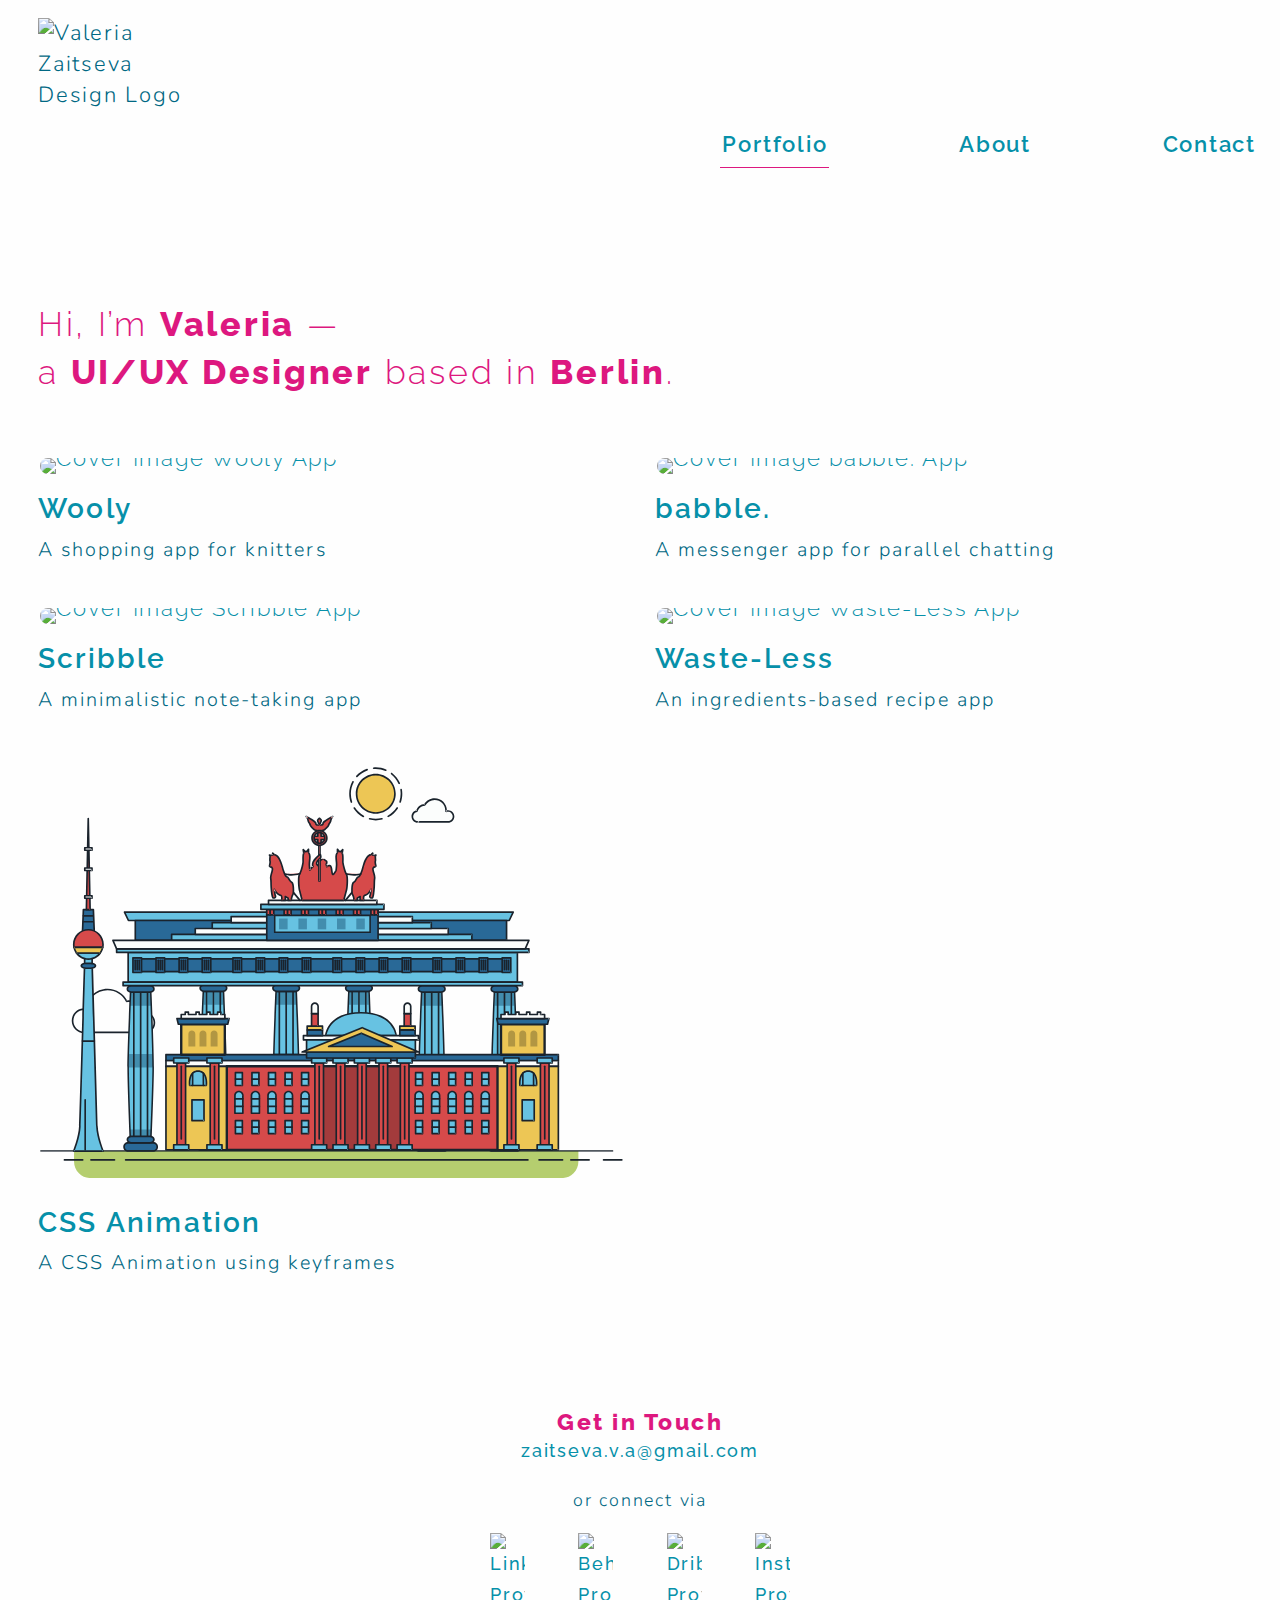
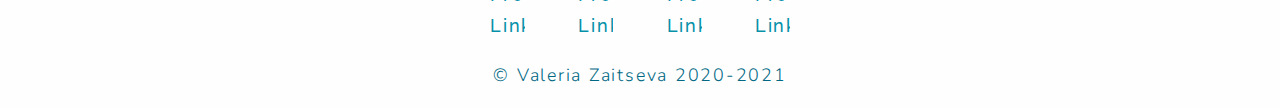
==== commit c153a0b0: "h1, about section" ====
--- a/index.html
+++ b/index.html
@@ -38,7 +38,7 @@
   <div class="section" id="hero">
     <div class="container">
       <h1>
-          Hi, I’m <span>Valeria</span> — a <span>UX/UI Designer</span> based in <span>Berlin</span>.
+          Hi, I’m <span>Valeria</span> &#8212; <br>a <span>UI/UX Designer</span><br class="break"> based in <span>Berlin</span>.
       </h1>
     </div>
   </div>
@@ -48,7 +48,7 @@
       <div class="row"><!--open row with (5) columns -->
         <div class="col-lg-6-left"><!--open first column for first project -->
           <a href="wooly.html" class="image">
-            <picture>
+            <picture class="picture">
               <source srcset="img/wooly/woolyCoverM.jpg" media="(max-width:767px)">
               <source srcset="img/wooly/woolyCoverL.jpg" media="(max-width:1023px)">
               <img src="img/wooly/woolyCoverXL.jpg" alt="Cover Image Wooly App">
@@ -59,7 +59,7 @@
         </div><!--end first column-->
         <div class="col-lg-6-right"><!--open second column for second project -->
           <a href="babble.html" class="image">
-            <picture>
+            <picture class="picture">
               <source srcset="img/babble/babbleCoverM.jpg" media="(max-width:767px)">
               <source srcset="img/babble/babbleCoverL.jpg" media="(max-width:1023px)">
               <img src="img/babble/babbleCoverXL.jpg" alt="Cover Image babble. App">
@@ -70,7 +70,7 @@
         </div><!-- end second column-->
         <div class="col-lg-6-left"><!-- open third column for third project-->
           <a href="scribble.html" class="image">
-            <picture>
+            <picture class="picture">
               <source srcset="img/scribble/scribbleCoverM.jpg" media="(max-width:767px)">
               <source srcset="img/scribble/scribbleCoverL.jpg" media="(max-width:1023px)">
               <img src="img/scribble/scribbleCoverXL.jpg" alt="Cover Image Scribble App">
@@ -81,7 +81,7 @@
         </div><!-- close third column for thrid project-->
         <div class="col-lg-6-right"><!--open fourth column for fourth project-->
           <a href="wasteless.html" class="image">
-            <picture>
+            <picture class="picture">
               <source srcset="img/wasteless/WasteLessCoverM.jpg" media="(max-width:767px)">
               <source srcset="img/wasteless/WasteLessCoverL.jpg" media="(max-width:1023px)">
               <img src="img/wasteless/WasteLessCoverXL.jpg" alt="Cover Image Waste-Less App">
@@ -91,8 +91,8 @@
           <p id="subtitle">An ingredients-based recipe app</p>
         </div><!-- close fourth column for fourth project-->
         <div class="col-lg-6-left"><!-- open fifth column for fifth project-->
-          <a href="cssanimation.html" class="image">
-            <svg xmlns="http://www.w3.org/2000/svg" class="berlin-illustration" viewBox="0 0 700 505" xmlns:xlink="http://www.w3.org/1999/xlink">
+          <a href="" class="image">
+            <svg xmlns="http://www.w3.org/2000/svg" class="berlin-illustration picture" viewBox="0 0 700 505" xmlns:xlink="http://www.w3.org/1999/xlink">
         <defs>
             <polygon id="a" points=".06 231.917 .06 .929 688.717 .929 688.717 231.917" />
         </defs>
@@ -1062,6 +1062,8 @@
   </div>
 </footer>
 
+<script src="js/script.js"></script>
+
 </body>
 
 </html>
--- a/css/style.css
+++ b/css/style.css
@@ -22,10 +22,10 @@
 
 header {
 text-align: center;
-padding: 10px 0 0 0;
-position: fixed;
+padding: 10px 0 30px 0;
 background-color: #fefefe;
 width: 100%;
+position: absolute;
 }
 
 main {
@@ -38,6 +38,7 @@
   font-size: 0.8125em;
   font-weight: 300;
   font-family: 'Nunito', sans-serif;
+  margin-top: 30px;
 }
 
 h1, h2, h3, h4 {
@@ -49,6 +50,7 @@
 h1 {
   font-size:1.56em;
   font-weight: 300;
+  margin: 1em 0;
 }
 
 h2 {
@@ -60,6 +62,8 @@
 h3{
   font-size: 1.14em;
   font-weight: 800;
+  text-align: center;
+  margin: 2em 0;
 }
 
 h4 {
@@ -73,6 +77,30 @@
 
 img{
   width: 100%;
+}
+
+.image img,
+.picture img,
+.image svg,
+.picture svg {
+  border-radius: 5px;
+}
+
+
+a.image img,
+a.image svg {
+  border: 2px solid #fefefe;
+}
+
+a.image:hover img,
+a.image:hover svg {
+  border: 2px solid #DD187F;
+  opacity: 0.7;
+}
+
+a.image:active img,
+a.image:active svg {
+  border: 2px solid #DD187F;
 }
 
 a {
@@ -115,10 +143,11 @@
 }
 
 nav > ul > li > a {
-  padding: 0 10px;
+  padding: 0 2px 10px;
   font-weight: 600;
   font-size: 1.125em;
   line-height: 1.3em;
+  margin: 0 8px;
 }
 
 .container {
@@ -164,24 +193,20 @@
   border-bottom: 1px solid #DD187F;
 }
 
-.image:hover,
-.image:focus {
-  outline: 2px solid #DD187F;
-}
-
-.image:active {
-  outline: 2px solid #DD187F;
+.list > ul {
+  list-style-type: circle;
 }
 
 .button1 {
   display: inline-block;
   background-color: #fefefe;
+  font-size: 16px;
   font-weight: 700;
   letter-spacing: 1.16px;
   padding: 12px 8px;
+  margin: 5px 0;
   border-radius: 2px;
   border: 2px solid #DD187F;
-  transition: 0.2s color ease-in-out;
 }
 
 .button1:hover,
@@ -208,7 +233,7 @@
 }
 
 .button-invision {
-  max-width: 245px;
+  max-width: 230px;
   white-space: normal;
 }
 
@@ -216,9 +241,11 @@
   display: inline-block;
   background-color: #fefefe;
   border: none;
+  font-size: 16px;
   font-weight: 700;
   letter-spacing: 1.16px;
   padding: 12px 0px;
+  margin: 5px 0;
 }
 
 .button2:hover,
@@ -242,10 +269,44 @@
   float: right;
 }
 
+.right.nofloat {
+  float: none;
+}
+
+.col-lg-6-right,
+.col-lg-6-left {
+  margin-bottom: 1em;
+}
+
+.col-lg-6-right > p, h2 {
+  margin: .5em 0 0 0;
+}
+
+.col-lg-6-left > p, h2 {
+  margin: .5em 0 0 0;
+}
+
+.photoV {
+  max-width: 233px;
+  display: block;
+  margin-left: auto;
+  margin-right: auto;
+  margin-bottom: 50px;
+  border-radius: 50%;
+}
+
+.aboutlinks {
+  display: inline-block;
+}
+
+.aboutlinks-lg{
+  display: none;
+}
+
 #hero {
   display: inline-block;
   width: 100%;
-  padding: 0 0 10 0;
+  padding: 0;
   text-align: center;
 }
 
@@ -274,12 +335,7 @@
   font-family: 'Raleway', sans-serif;
 }
 
-#photoValeria {
-  max-width: 233px;
-  display: block;
-  margin-left: auto;
-  margin-right: auto;
-}
+
 
 #about h4 {
   margin-bottom: 0;
@@ -322,13 +378,36 @@
 @media only screen and (min-width: 640px) {
 
   main {
-    padding-top: 227px;
+    padding-top: 258px;
+  }
+
+  footer {
+    margin-top: 50px;
+  }
+
+  nav > ul > li > a {
+    margin: 0 50px;
+  }
+
+  .break {
+    display: none;
+  }
+
+  .image img,
+  .image svg,
+  .picture img,
+  .picture svg {
+    border-radius: 7px;
   }
 
   .logo {
     max-width: 172px;
   }
 
+  .overlap {
+    margin-top: -100px;
+  }
+
   .container {
     padding: 0 30px;
   }
@@ -345,6 +424,23 @@
     width: 41.7%;
   }
 
+  .col-lg-6-right,
+  .col-lg-6-left {
+    margin-bottom: 2em;
+  }
+
+  .topright {
+    margin-left: -15px;
+  }
+
+  .bottomleft {
+   margin-right: -15px;
+  }
+
+  .projectp {
+    margin: 0;
+  }
+
   [class*="left col-"] {
     padding-right: 15px;
   }
@@ -353,6 +449,10 @@
     padding-left: 15px;
   }
 
+  .right.nofloat {
+    float: right;
+  }
+
   .button-networks {
     max-width: 150px;
     white-space: normal;
@@ -360,16 +460,22 @@
 
   .button-behance{
     white-space: normal;
-    max-width: 272px;
+    max-width: 240px;
   }
 
   .button-invision {
     white-space: normal;
-    max-width: 316px;
-  }
-
-  #photoValeria {
-    max-width: 439px;
+    max-width: 240px;
+  }
+
+  .aboutlinks {
+    display: flex;
+    justify-content: space-between;
+    align-items: center;
+  }
+
+  .photoV {
+    max-width: 60%;
   }
 
 }
@@ -382,21 +488,34 @@
 
   header {
     text-align: unset;
-    padding: 20px 0;
+  }
+
+  footer {
+    margin-top: 90px;
   }
 
   nav {
     width: auto;
     float: right;
-    padding-top: 100px;
+    padding-top: 90px;
   }
 
   nav > ul > li > a {
-    padding: 0 35px;
+    padding: 0 2px 10px;
     font-weight: 600;
     font-size: 1em;
     line-height: 1.3em;
-  }
+    margin: 0 0 0 120px;
+  }
+
+
+  .image img,
+  .image svg,
+  .picture img,
+  .picture svg {
+    border-radius: 10px;
+  }
+
 
   .logo {
     max-width: 172px;
@@ -414,13 +533,57 @@
     padding-left: 15px;
   }
 
-  .col-lg-5 {
-    width: 41.7%
-  }
-
-  #photoValeria {
+  .col-lg-5-left{
+    width: 41.7%;
     float: left;
-    padding-right: 30px
+  }
+
+  .topright {
+    padding-left: 0px;
+    margin: 0;
+  }
+
+  .bottomleft {
+    padding-right: 0px;
+    margin: 0;
+    position: relative;
+  }
+
+  .button-behance{
+    white-space: normal;
+    max-width: 300px;
+  }
+
+  .button-invision {
+    white-space: normal;
+    max-width: 316px;
+  }
+
+  .button-networks {
+    max-width: 200px;
+    white-space: normal;
+  }
+
+  .aboutlinks {
+    display: none;
+  }
+
+  .aboutlinks-lg {
+display: block;
+margin-top: -400px;
+  }
+
+  .aboutlinks-networks{
+    display: flex;
+    justify-content: space-between;
+  }
+
+  .photoV {
+    max-width: 100%;
+  }
+
+  #hero {
+    text-align: left;
   }
 
 }
@@ -438,9 +601,24 @@
   }
 
   .container {
-    max-width: 1200px;
+    max-width: 1300px;
     margin-left:auto;
     margin-right: auto;
   }
 
-}
+  .overlap {
+    margin-top: -100px;
+  }
+
+  .button-behance{
+    white-space: normal;
+    max-width: 640px;
+  }
+
+  .button-invision {
+    white-space: normal;
+    max-width: 640px;
+    float:right;
+  }
+
+}
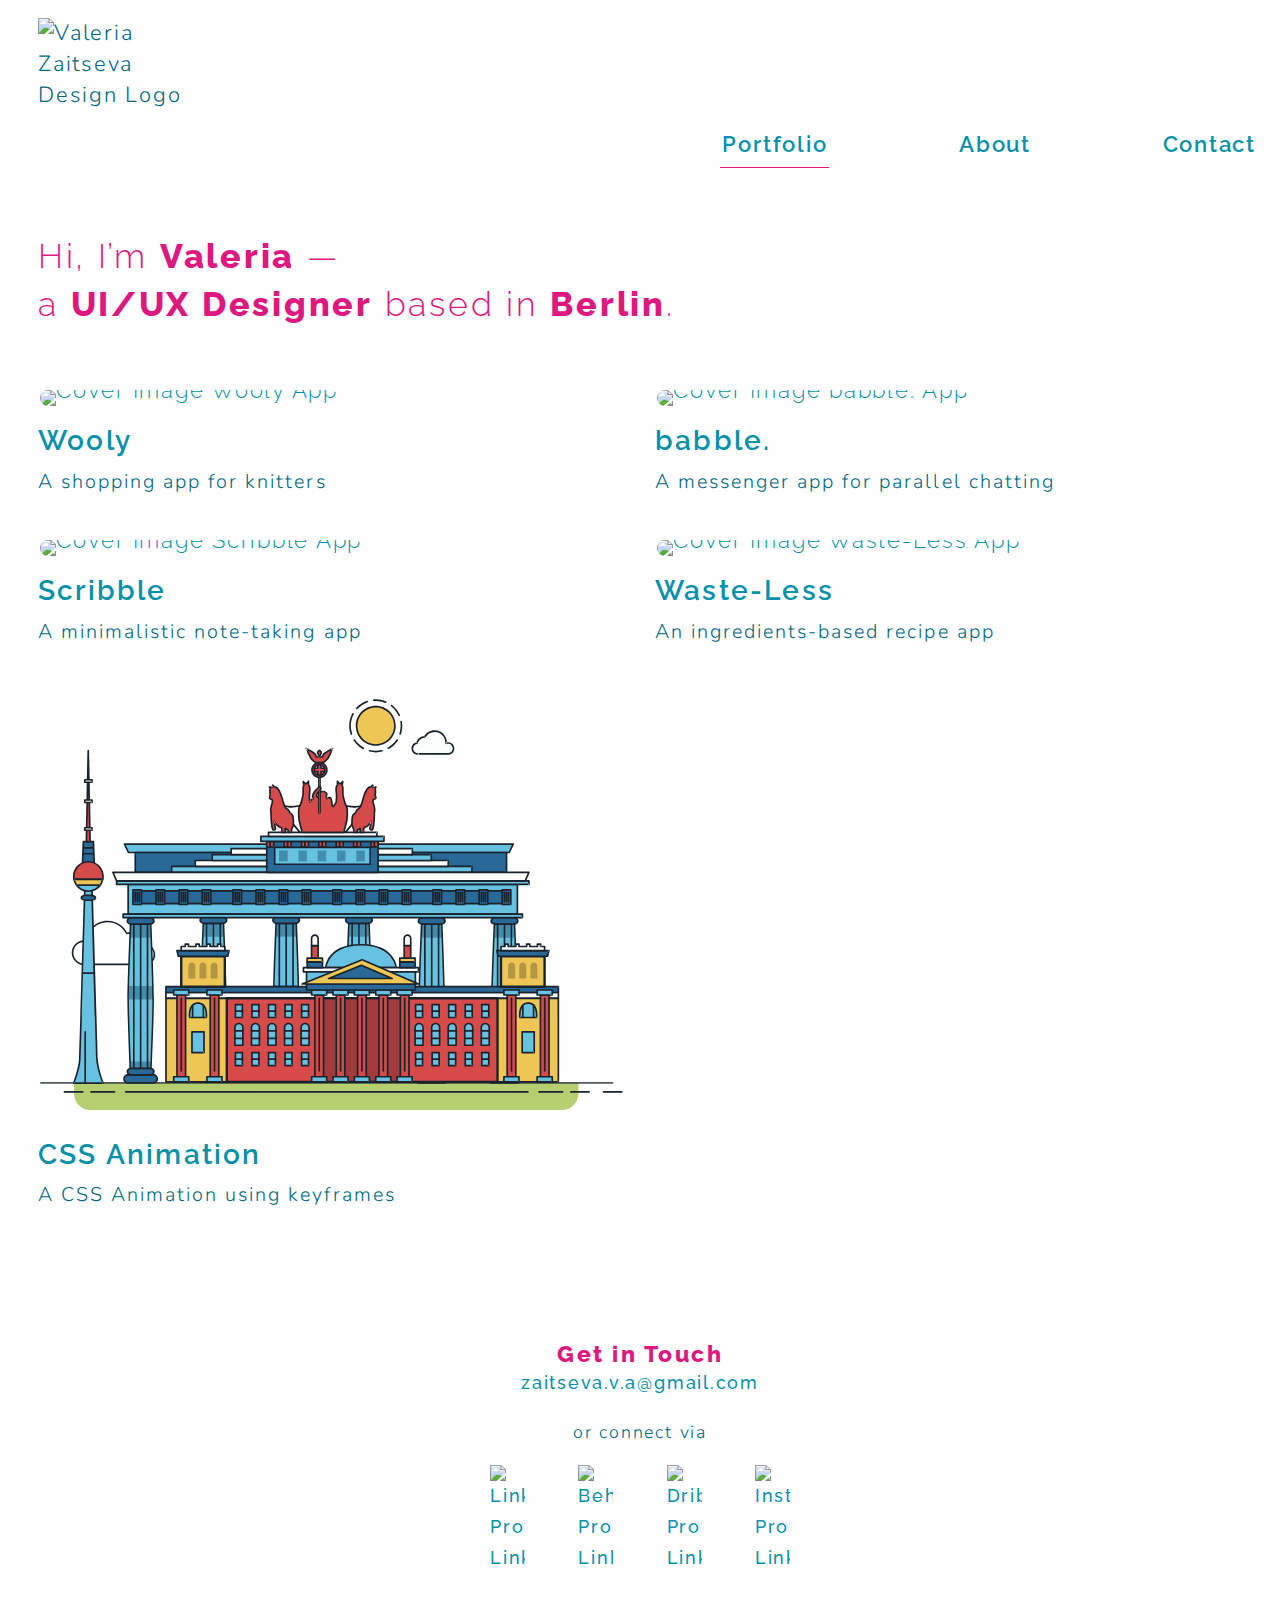
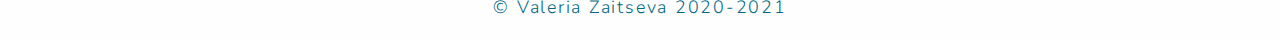
==== commit 6900eee7: "styled drop-down menu for mobile view" ====
--- a/index.html
+++ b/index.html
@@ -22,14 +22,17 @@
 
 <header>
   <div class="container">
+    <div class="navtoggle" id="myNavtoggle">
     <img src="img/logo.svg" alt="Valeria Zaitseva Design Logo" class="logo">
     <nav>
       <ul class="nav">
         <li><a href="index.html" class="active">Portfolio</a></li>
         <li><a href="about.html">About</a></li>
-        <li><a href="#contact">Contact</a></li>
+        <li><a href="#contact" onclick="menuToggle()">Contact</a></li>
+        <li><a href="javascript:void(0);" class="ham-menu" onclick="menuToggle()">Menu</a></li>
     </ul>
     </nav>
+    </div>
   </div>
 </header>
 
@@ -1062,6 +1065,10 @@
   </div>
 </footer>
 
+<script
+  src="https://code.jquery.com/jquery-3.5.1.min.js"
+  integrity="sha256-9/aliU8dGd2tb6OSsuzixeV4y/faTqgFtohetphbbj0="
+  crossorigin="anonymous"></script>
 <script src="js/script.js"></script>
 
 </body>
--- a/css/style.css
+++ b/css/style.css
@@ -21,15 +21,14 @@
 }
 
 header {
-text-align: center;
-padding: 10px 0 30px 0;
+padding: 10px 0 0;
 background-color: #fefefe;
 width: 100%;
 position: absolute;
 }
 
 main {
-  padding-top: 190px;
+  padding-top: 140px;
 }
 
 footer {
@@ -128,26 +127,49 @@
   line-height: 0;
 }
 
-nav {
-  display: inline-block;
-  width: 100%;
-}
-
 nav > ul {
   list-style-type: none;
   padding: 0;
-}
-
-nav > ul > li {
-  display: inline-block;
+  margin-bottom: 0;
 }
 
 nav > ul > li > a {
-  padding: 0 2px 10px;
+  padding: 0 2px 3.5px;
   font-weight: 600;
   font-size: 1.125em;
   line-height: 1.3em;
   margin: 0 8px;
+}
+
+.navtoggle li:not(:last-child) {
+  display: none;
+}
+
+.navtoggle,
+.navtoggle.responsive {
+  position: relative;
+}
+
+.navtoggle.responsive li {
+  display: block;
+  text-align: center;
+  padding: 10px 0;
+}
+
+.navtoggle.responsive li:last-child {
+  padding: 0;
+}
+
+.navtoggle li .ham-menu {
+  position: absolute;
+  right: 0;
+  top: 87px;
+  padding: 0;
+  margin: 0;
+}
+
+.navtoggle.responsive nav{
+  padding: 24px 0 0;
 }
 
 .container {
@@ -377,16 +399,33 @@
 
 @media only screen and (min-width: 640px) {
 
+  header {
+    text-align: center;
+  }
+
   main {
-    padding-top: 258px;
+    padding-top: 225px;
   }
 
   footer {
     margin-top: 50px;
   }
 
+  nav > ul > li {
+    display: inline-block;
+  }
+
   nav > ul > li > a {
     margin: 0 50px;
+    padding: 0 2px 5px;
+  }
+
+  .navtoggle li:not(:last-child) {
+    display: inline-block;
+  }
+
+  .navtoggle li:last-child {
+    display: none;
   }
 
   .break {
@@ -488,6 +527,10 @@
 
   header {
     text-align: unset;
+  }
+
+  main {
+    padding-top: 190px;
   }
 
   footer {
@@ -570,7 +613,6 @@
 
   .aboutlinks-lg {
 display: block;
-margin-top: -400px;
   }
 
   .aboutlinks-networks{
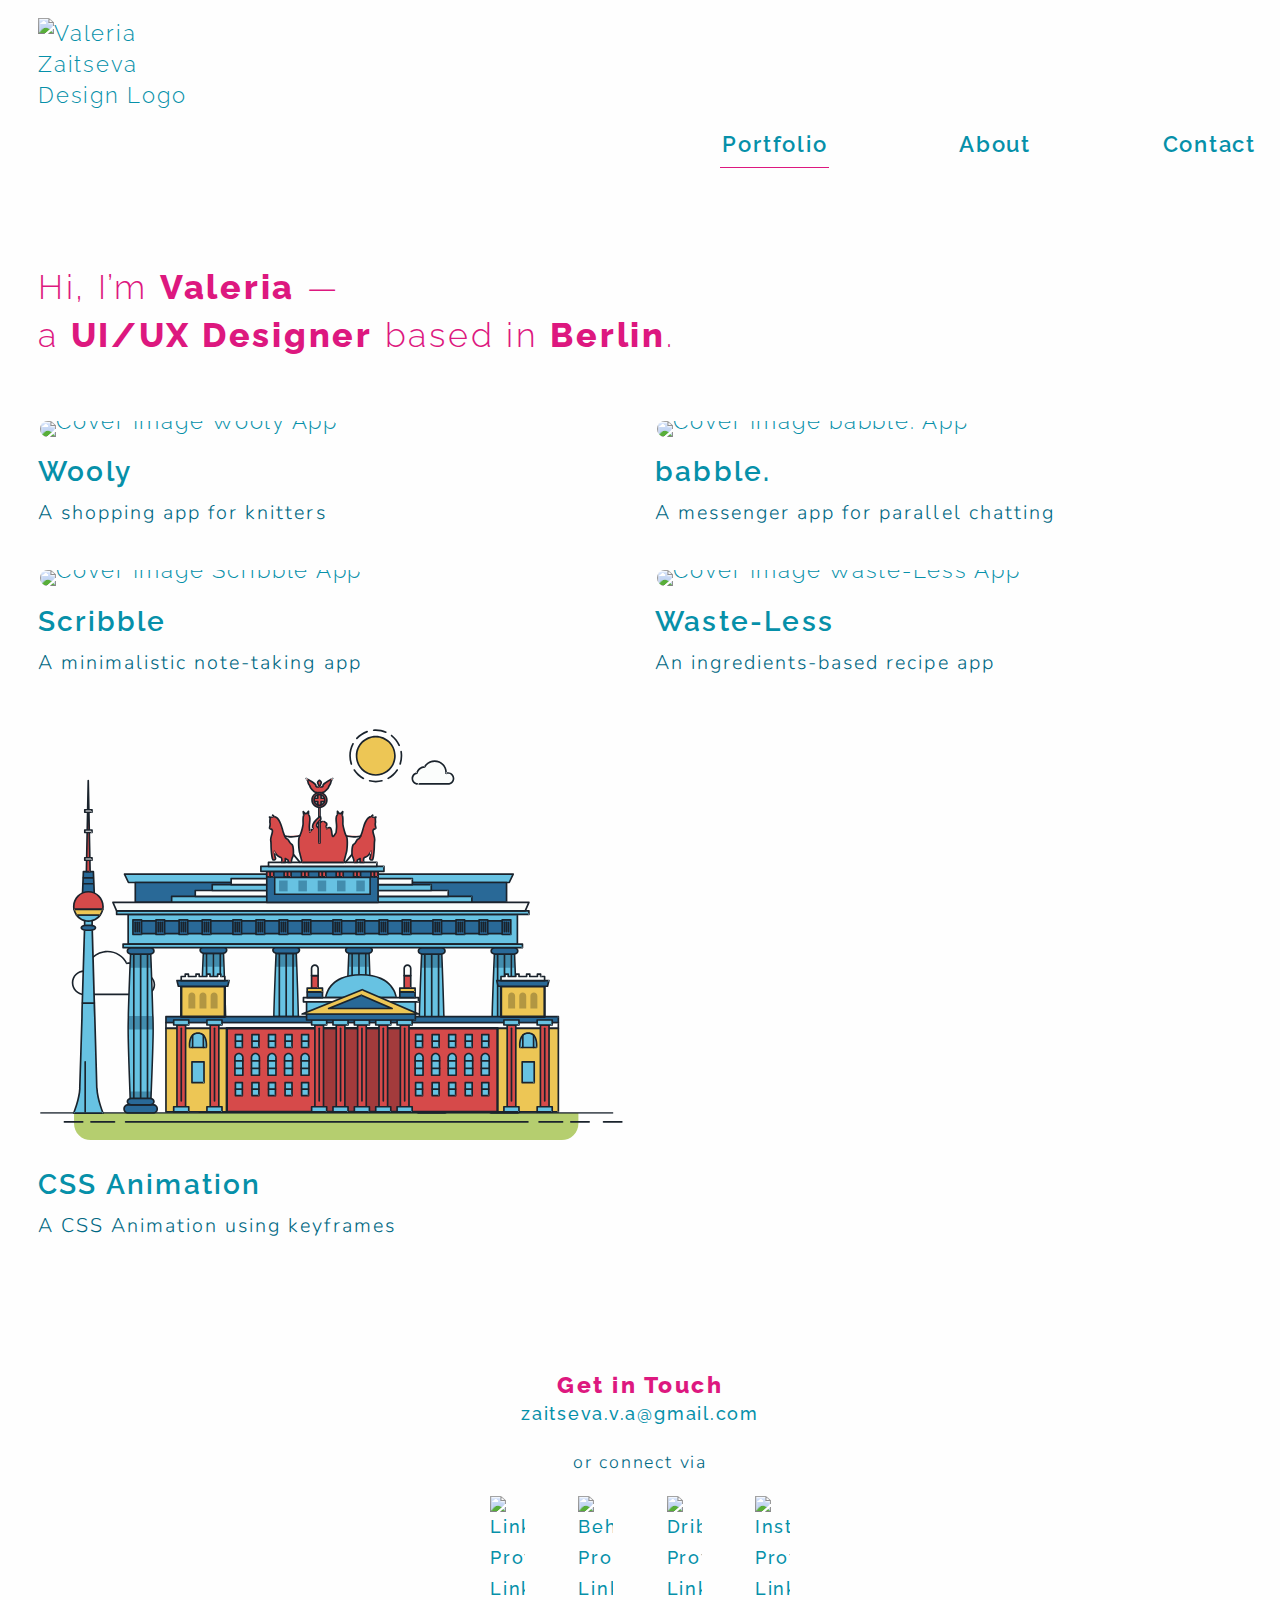
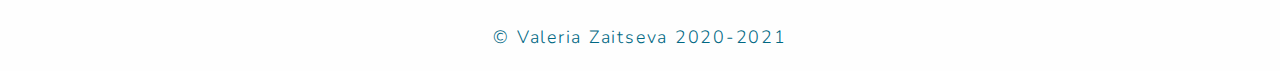
==== commit 08ca735d: "linters check" ====
--- a/index.html
+++ b/index.html
@@ -13,1063 +13,1077 @@
   <link rel="stylesheet" type="text/css" href="https://cdnjs.cloudflare.com/ajax/libs/normalize/8.0.1/normalize.min.css">
   <link rel="stylesheet" type="text/css" href="css/style.css">
   <link rel="preconnect" href="https://fonts.gstatic.com">
-  <link href="https://fonts.googleapis.com/css2?family=Nunito:ital,wght@0,200;0,300;0,400;0,600;0,700;0,800;0,900;1,200;1,300;1,400;1,600;1,700;1,800;1,900&family=Raleway:ital,wght@0,100;0,200;0,300;0,400;0,500;0,600;0,700;0,800;0,900;1,100;1,200;1,300;1,400;1,500;1,600;1,700;1,800;1,900&display=swap" rel="stylesheet">
+  <link
+    href="https://fonts.googleapis.com/css2?family=Nunito:ital,wght@0,200;0,300;0,400;0,600;0,700;0,800;0,900;1,200;1,300;1,400;1,600;1,700;1,800;1,900&family=Raleway:ital,wght@0,100;0,200;0,300;0,400;0,500;0,600;0,700;0,800;0,900;1,100;1,200;1,300;1,400;1,500;1,600;1,700;1,800;1,900&display=swap"
+    rel="stylesheet">
   <link href="https://fonts.googleapis.com/css2?family=Raleway:ital,wght@0,100;0,200;0,300;0,400;0,500;0,600;0,700;0,800;0,900;1,100;1,200;1,300;1,400;1,500;1,600;1,700;1,800;1,900&display=swap" rel="stylesheet">
   <title>Valeria Zaitseva Design</title>
 </head>
 
+
 <body>
 
-<header>
-  <div class="container">
-    <div class="navtoggle" id="myNavtoggle">
-    <img src="img/logo.svg" alt="Valeria Zaitseva Design Logo" class="logo">
-    <nav>
-      <ul class="nav">
-        <li><a href="index.html" class="active">Portfolio</a></li>
-        <li><a href="about.html">About</a></li>
-        <li><a href="#contact" onclick="menuToggle()">Contact</a></li>
-        <li><a href="javascript:void(0);" class="ham-menu" onclick="menuToggle()">Menu</a></li>
-    </ul>
-    </nav>
+  <header>
+    <div class="container">
+      <div class="navtoggle" id="myNavtoggle">
+        <a href="index.html">
+          <img src="img/Logo.svg" alt="Valeria Zaitseva Design Logo" class="logo">
+        </a>
+        <nav>
+          <ul class="nav">
+            <li><a href="index.html" class="active">Portfolio</a></li>
+            <li><a href="about.html">About</a></li>
+            <li><a href="#contact" onclick="menuToggle()">Contact</a></li>
+            <li><a href="javascript:void(0);" class="ham-menu" onclick="menuToggle()">Menu</a></li>
+          </ul>
+        </nav>
+      </div>
     </div>
-  </div>
-</header>
-
-<main>
-
-  <div class="section" id="hero">
+  </header>‚
+
+  <main>
+
+    <div class="section" id="hero">
+      <div class="container">
+        <h1>
+          Hi, I’m <span>Valeria</span> &#8212; <br>a <span>UI/UX Designer</span><br class="break"> based in <span>Berlin</span>.
+        </h1>
+      </div>
+    </div>
+
+    <div class="section" id="work">
+      <div class="container">
+        <div class="row">
+          <!--open row with (5) columns -->
+          <div class="col-lg-6-left">
+            <!--open first column for first project -->
+            <a href="wooly.html" class="image">
+              <picture class="picture">
+                <source srcset="img/wooly/woolyCoverM.jpg" media="(max-width:767px)">
+                <source srcset="img/wooly/woolyCoverL.jpg" media="(max-width:1023px)">
+                <img src="img/wooly/woolyCoverXL.jpg" alt="Cover Image Wooly App">
+              </picture>
+            </a>
+            <h2><a href="wooly.html">Wooly</a></h2>
+            <p class="subtitle">A shopping app for knitters</p>
+          </div>
+          <!--end first column-->
+          <div class="col-lg-6-right">
+            <!--open second column for second project -->
+            <a href="babble.html" class="image">
+              <picture class="picture">
+                <source srcset="img/babble/babbleCoverM.jpg" media="(max-width:767px)">
+                <source srcset="img/babble/babbleCoverL.jpg" media="(max-width:1023px)">
+                <img src="img/babble/babbleCoverXL.jpg" alt="Cover Image babble. App">
+              </picture>
+            </a>
+            <h2><a href="babble.html">babble.</a></h2>
+            <p class="subtitle">A messenger app for parallel chatting</p>
+          </div><!-- end second column-->
+          <div class="col-lg-6-left">
+            <!-- open third column for third project-->
+            <a href="scribble.html" class="image">
+              <picture class="picture">
+                <source srcset="img/scribble/scribbleCoverM.jpg" media="(max-width:767px)">
+                <source srcset="img/scribble/scribbleCoverL.jpg" media="(max-width:1023px)">
+                <img src="img/scribble/scribbleCoverXL.jpg" alt="Cover Image Scribble App">
+              </picture>
+            </a>
+            <h2><a href="scribble.html">Scribble</a></h2>
+            <p class="subtitle">A minimalistic note-taking app</p>
+          </div><!-- close third column for thrid project-->
+          <div class="col-lg-6-right">
+            <!--open fourth column for fourth project-->
+            <a href="wasteless.html" class="image">
+              <picture class="picture">
+                <source srcset="img/wasteless/WasteLessCoverM.jpg" media="(max-width:767px)">
+                <source srcset="img/wasteless/WasteLessCoverL.jpg" media="(max-width:1023px)">
+                <img src="img/wasteless/WasteLessCoverXL.jpg" alt="Cover Image Waste-Less App">
+              </picture>
+            </a>
+            <h2><a href="wasteless.html">Waste-Less</a></h2>
+            <p class="subtitle">An ingredients-based recipe app</p>
+          </div><!-- close fourth column for fourth project-->
+          <div class="col-lg-6-left">
+            <!-- open fifth column for fifth project-->
+            <a href="" class="image">
+              <svg xmlns="http://www.w3.org/2000/svg" class="berlin-illustration picture" viewBox="0 0 700 505" xmlns:xlink="http://www.w3.org/1999/xlink">
+                <defs>
+                  <polygon id="a" points=".06 231.917 .06 .929 688.717 .929 688.717 231.917" />
+                </defs>
+                <g fill="none" fill-rule="evenodd">
+                  <g transform="translate(0 241)" class="cloud-front">
+                    <path fill="#1A232C"
+                      d="M87.602,29 L87.602,28 C87.326,28.001 87.103,28.024 86.927,28.033 L86.979,29.031 L87.947,28.78 C85.741,20.282 78.041,14.002 68.852,14 C67.858,14 66.904,14.096 65.98,14.231 L66.125,15.22 L67.019,14.772 C62.626,6.015 53.567,0.001 43.102,0 C29.041,0.002 17.524,10.848 16.443,24.632 L17.44,24.71 L17.606,23.724 C16.803,23.589 15.969,23.5 15.102,23.5 C6.817,23.501 0.102,30.215 0.102,38.5 C0.102,46.785 6.817,53.499 15.102,53.5 L87.602,53.5 C94.644,53.499 100.351,47.792 100.352,40.75 C100.351,33.708 94.644,28.001 87.602,28 L87.602,30 C90.573,30 93.254,31.202 95.203,33.149 C97.15,35.097 98.351,37.778 98.352,40.75 C98.351,43.722 97.15,46.403 95.203,48.351 C93.254,50.298 90.573,51.5 87.602,51.5 L15.102,51.5 C11.509,51.5 8.265,50.046 5.909,47.692 C3.555,45.337 2.102,42.093 2.102,38.5 C2.102,34.907 3.555,31.663 5.909,29.308 C8.265,26.954 11.509,25.5 15.102,25.5 C15.831,25.5 16.553,25.575 17.273,25.697 C17.551,25.743 17.832,25.672 18.055,25.499 C18.277,25.325 18.414,25.07 18.436,24.789 C19.436,12.04 30.094,1.998 43.102,2 C52.786,1.999 61.163,7.564 65.231,15.669 C65.425,16.055 65.842,16.272 66.27,16.21 C67.132,16.084 67.988,16 68.852,16 C77.108,15.998 84.027,21.647 86.011,29.283 C86.13,29.741 86.557,30.054 87.031,30.03 C87.27,30.017 87.457,29.999 87.602,30 L87.602,29"
+                      transform="translate(38 36)" />
+                  </g>
+                  <path fill="#B5CE6F"
+                    d="M646.484,484.382 C646.484,489.501 644.531,494.62 640.627,498.525 C636.722,502.43 631.603,504.382 626.484,504.382 L60.873,504.382 C55.754,504.382 50.636,502.43 46.731,498.525 C42.826,494.62 40.873,489.501 40.873,484.382 L40.873,471.917 L646.484,471.917 L646.484,484.382" />
+                  <polyline fill="#67C2E2" points="334.824 185.029 101.449 185.029 106.209 195.08 563.438 195.08 568.2 185.029 334.824 185.029" />
+                  <path fill="#1A232C"
+                    d="M334.824,185.029 L334.824,184.029 L101.449,184.029 C101.104,184.029 100.788,184.203 100.604,184.494 C100.42,184.785 100.398,185.146 100.545,185.457 L105.306,195.508 C105.471,195.856 105.824,196.079 106.209,196.079 L563.438,196.079 C563.824,196.079 564.177,195.856 564.342,195.508 L569.104,185.457 C569.251,185.146 569.229,184.785 569.045,184.494 C568.861,184.203 568.544,184.029 568.2,184.029 L334.824,184.029 L334.824,186.029 L566.62,186.029 L562.806,194.08 L106.842,194.08 L103.029,186.029 L334.824,186.029 L334.824,185.029" />
+                  <polygon fill="#296997" points="114.416 218.974 560.222 218.974 560.222 195.08 114.416 195.08" />
+                  <path fill="#1A232C"
+                    d="M560.222,218.974 L560.222,217.974 L115.416,217.974 L115.416,196.079 L559.222,196.079 L559.222,218.974 L560.222,218.974 L560.222,217.974 L560.222,218.974 L561.222,218.974 L561.222,195.08 C561.222,194.816 561.115,194.559 560.929,194.372 C560.742,194.186 560.485,194.08 560.222,194.08 L114.416,194.08 C114.152,194.08 113.895,194.186 113.708,194.372 C113.522,194.559 113.416,194.816 113.416,195.08 L113.416,218.974 C113.416,219.237 113.522,219.495 113.708,219.681 C113.895,219.867 114.152,219.974 114.416,219.974 L560.222,219.974 C560.485,219.974 560.742,219.867 560.929,219.681 C561.115,219.495 561.222,219.237 561.222,218.974 L560.222,218.974" />
+                  <polygon fill="#67C2E2" points="105.85 269.08 573.225 269.08 573.225 233.398 105.85 233.398" />
+                  <path fill="#1A232C"
+                    d="M573.225,233.398 L573.225,232.398 L105.85,232.398 C105.587,232.398 105.329,232.505 105.143,232.691 C104.957,232.877 104.85,233.134 104.85,233.398 L104.85,269.08 C104.85,269.344 104.957,269.601 105.143,269.788 C105.329,269.974 105.587,270.08 105.85,270.08 L573.225,270.08 C573.488,270.08 573.745,269.974 573.932,269.788 C574.118,269.601 574.225,269.344 574.225,269.08 L574.225,233.398 C574.225,233.134 574.118,232.877 573.932,232.691 C573.745,232.505 573.488,232.398 573.225,232.398 L573.225,233.398 L572.225,233.398 L572.225,268.08 L106.85,268.08 L106.85,234.398 L573.225,234.398 L573.225,233.398 L572.225,233.398 L573.225,233.398" />
+                  <polygon fill="#296997" points="116.751 256.508 562.557 256.508 562.557 241.243 116.751 241.243" />
+                  <path fill="#1A232C"
+                    d="M562.557,256.508 L562.557,255.508 L117.75,255.508 L117.75,242.243 L561.557,242.243 L561.557,256.508 L562.557,256.508 L562.557,255.508 L562.557,256.508 L563.557,256.508 L563.557,241.243 C563.557,240.979 563.45,240.722 563.264,240.535 C563.078,240.349 562.82,240.243 562.557,240.243 L116.75,240.243 C116.487,240.243 116.23,240.349 116.043,240.535 C115.857,240.722 115.751,240.979 115.751,241.243 L115.751,256.508 C115.751,256.771 115.857,257.029 116.043,257.215 C116.23,257.401 116.487,257.508 116.751,257.508 L562.557,257.508 C562.82,257.508 563.077,257.401 563.264,257.215 C563.45,257.029 563.557,256.771 563.557,256.508 L562.557,256.508" />
+                  <polygon fill="#67C2E2" points="158.07 218.974 518.563 218.974 518.563 211.858 158.07 211.858" />
+                  <path fill="#1A232C"
+                    d="M518.563,211.858 L518.563,210.858 L158.07,210.858 C157.807,210.858 157.549,210.964 157.363,211.151 C157.177,211.337 157.07,211.594 157.07,211.858 L157.07,218.974 C157.07,219.237 157.177,219.495 157.363,219.681 C157.549,219.867 157.807,219.974 158.07,219.974 L518.563,219.974 C518.826,219.974 519.083,219.867 519.27,219.681 C519.456,219.495 519.562,219.237 519.562,218.974 L519.562,211.858 C519.562,211.594 519.456,211.337 519.27,211.151 C519.083,210.964 518.826,210.858 518.563,210.858 L518.563,211.858 L517.563,211.858 L517.563,217.974 L159.07,217.974 L159.07,212.858 L518.563,212.858 L518.563,211.858 L517.563,211.858 L518.563,211.858" />
+                  <polygon fill="#FBFDFC" points="186.438 211.858 490.194 211.858 490.194 204.741 186.438 204.741" />
+                  <path fill="#1A232C"
+                    d="M490.194,204.741 L490.194,203.741 L186.438,203.741 C186.175,203.741 185.917,203.848 185.731,204.034 C185.545,204.221 185.438,204.478 185.438,204.741 L185.438,211.858 C185.438,212.121 185.545,212.379 185.731,212.565 C185.917,212.751 186.175,212.858 186.438,212.858 L490.194,212.858 C490.458,212.858 490.715,212.751 490.902,212.565 C491.088,212.379 491.194,212.121 491.194,211.858 L491.194,204.741 C491.194,204.478 491.088,204.221 490.902,204.034 C490.715,203.848 490.458,203.741 490.194,203.741 L490.194,204.741 L489.194,204.741 L489.194,210.858 L187.438,210.858 L187.438,205.741 L490.194,205.741 L490.194,204.741 L489.194,204.741 L490.194,204.741" />
+                  <polygon fill="#67C2E2" points="206.805 204.741 469.828 204.741 469.828 197.624 206.805 197.624" />
+                  <path fill="#1A232C"
+                    d="M469.828,197.624 L469.828,196.624 L206.805,196.624 C206.541,196.624 206.284,196.731 206.098,196.917 C205.911,197.103 205.805,197.361 205.805,197.624 L205.805,204.741 C205.805,205.005 205.911,205.262 206.098,205.449 C206.284,205.635 206.541,205.741 206.805,205.741 L469.828,205.741 C470.091,205.741 470.349,205.635 470.535,205.449 C470.722,205.262 470.828,205.005 470.828,204.741 L470.828,197.624 C470.828,197.361 470.722,197.103 470.535,196.917 C470.349,196.731 470.091,196.624 469.828,196.624 L469.828,197.624 L468.828,197.624 L468.828,203.741 L207.805,203.741 L207.805,198.624 L469.828,198.624 L469.828,197.624 L468.828,197.624 L469.828,197.624" />
+                  <polygon fill="#FBFDFC" points="229.521 197.624 447.111 197.624 447.111 190.509 229.521 190.509" />
+                  <path fill="#1A232C"
+                    d="M447.111,190.509 L447.111,189.509 L229.521,189.509 C229.258,189.509 229,189.616 228.814,189.802 C228.628,189.988 228.521,190.246 228.521,190.509 L228.521,197.624 C228.521,197.888 228.628,198.145 228.814,198.332 C229,198.518 229.258,198.624 229.521,198.624 L447.111,198.624 C447.375,198.624 447.632,198.518 447.818,198.332 C448.005,198.145 448.111,197.888 448.111,197.624 L448.111,190.509 C448.111,190.246 448.005,189.988 447.818,189.802 C447.632,189.616 447.375,189.509 447.111,189.509 L447.111,190.509 L446.111,190.509 L446.111,196.624 L230.521,196.624 L230.521,191.509 L447.111,191.509 L447.111,190.509 L446.111,190.509 L447.111,190.509" />
+                  <path fill="#67C2E2"
+                    d="M135.607,355.447 C135.163,337.766 134.264,313.326 133.648,297.387 C133.274,287.721 133.004,281.18 133.004,281.18 L108.722,281.18 C108.722,281.18 108.452,287.721 108.079,297.387 C107.462,313.326 106.563,337.766 106.119,355.447 C105.953,362.059 105.85,367.732 105.85,371.653 L105.85,371.654 C105.85,386.117 107.243,424.332 108.089,446.189 C108.457,455.706 108.722,462.126 108.722,462.126 L133.004,462.126 C133.004,462.126 133.269,455.706 133.637,446.189 C134.482,424.332 135.876,386.117 135.876,371.654 L135.876,371.653 C135.876,367.732 135.773,362.059 135.607,355.447" />
+                  <path fill="#428DAE"
+                    d="M133.648 297.387L108.079 297.387C108.452 287.721 108.722 281.18 108.722 281.18L133.004 281.18C133.004 281.18 133.274 287.721 133.648 297.387M135.876 371.654L105.85 371.654 105.85 371.653C105.85 367.732 105.953 362.059 106.119 355.447L135.607 355.447C135.773 362.059 135.876 367.732 135.876 371.653L135.876 371.654M133.004 462.126L108.722 462.126C108.722 462.126 108.457 455.706 108.089 446.189L133.637 446.189C133.269 455.706 133.004 462.126 133.004 462.126" />
+                  <path fill="#1A232C"
+                    d="M109.612,461.199 L132.114,461.199 C132.447,453.007 134.949,390.886 134.949,371.653 C134.949,352.42 132.447,290.299 132.114,282.108 L109.612,282.108 C109.279,290.299 106.778,352.42 106.778,371.653 C106.778,390.886 109.279,453.007 109.612,461.199 Z M133.895,463.054 L107.832,463.054 L107.794,462.164 C107.766,461.466 104.922,392.193 104.922,371.653 C104.922,351.114 107.766,281.839 107.794,281.142 L107.832,280.252 L133.895,280.252 L133.931,281.142 C133.96,281.839 136.804,351.114 136.804,371.653 C136.804,392.193 133.96,461.466 133.931,462.164 L133.895,463.054 L133.895,463.054 Z" />
+                  <path fill="#1A232C"
+                    d="M111.638 281.18L111.638 462.126C111.638 462.679 112.086 463.126 112.638 463.126 113.19 463.126 113.638 462.679 113.638 462.126L113.638 281.18C113.638 280.628 113.19 280.18 112.638 280.18 112.086 280.18 111.638 280.628 111.638 281.18M119.863 281.18L119.863 462.126C119.863 462.679 120.311 463.126 120.863 463.126 121.416 463.126 121.863 462.679 121.863 462.126L121.863 281.18C121.863 280.628 121.416 280.18 120.863 280.18 120.311 280.18 119.863 280.628 119.863 281.18M128.088 281.18L128.088 462.126C128.088 462.679 128.536 463.126 129.088 463.126 129.64 463.126 130.088 462.679 130.088 462.126L130.088 281.18C130.088 280.628 129.64 280.18 129.088 280.18 128.536 280.18 128.088 280.628 128.088 281.18" />
+                  <path fill="#296997"
+                    d="M136.79,277.265 C136.79,279.418 134.675,281.18 132.09,281.18 L109.636,281.18 C107.051,281.18 104.936,279.418 104.936,277.265 C104.936,275.111 107.051,273.349 109.636,273.349 L132.09,273.349 C134.675,273.349 136.79,275.111 136.79,277.265" />
+                  <path fill="#1A232C"
+                    d="M136.79,277.265 L135.79,277.265 C135.789,278.005 135.433,278.704 134.769,279.262 C134.109,279.814 133.155,280.181 132.09,280.18 L109.636,280.18 C108.571,280.181 107.617,279.814 106.956,279.262 C106.293,278.704 105.936,278.005 105.936,277.265 C105.936,276.524 106.293,275.825 106.957,275.267 C107.617,274.715 108.571,274.348 109.636,274.349 L132.09,274.349 C133.155,274.348 134.109,274.716 134.769,275.267 C135.433,275.825 135.789,276.524 135.79,277.265 L137.79,277.265 C137.791,275.851 137.09,274.593 136.049,273.731 C135.006,272.863 133.61,272.35 132.09,272.349 L109.636,272.349 C108.116,272.35 106.72,272.863 105.676,273.731 C104.636,274.593 103.935,275.851 103.936,277.265 C103.935,278.678 104.636,279.937 105.677,280.798 C106.72,281.666 108.116,282.179 109.636,282.18 L132.09,282.18 C133.61,282.179 135.006,281.666 136.049,280.798 C137.09,279.937 137.791,278.678 137.79,277.265 L136.79,277.265" />
+                  <path fill="#296997"
+                    d="M140.775,467.217 C140.775,469.803 138.661,471.917 136.076,471.917 L105.65,471.917 C103.065,471.917 100.951,469.803 100.951,467.217 L100.951,466.825 C100.951,464.241 103.065,462.126 105.65,462.126 L136.076,462.126 C138.661,462.126 140.775,464.241 140.775,466.825 L140.775,467.217" />
+                  <path fill="#1A232C"
+                    d="M140.775,467.217 L139.775,467.217 C139.775,468.235 139.361,469.155 138.688,469.83 C138.013,470.503 137.093,470.917 136.076,470.917 L105.65,470.917 C104.633,470.917 103.713,470.504 103.038,469.83 C102.365,469.155 101.951,468.235 101.951,467.217 L101.951,466.825 C101.951,465.808 102.365,464.889 103.038,464.214 C103.713,463.54 104.633,463.127 105.65,463.126 L136.076,463.126 C137.093,463.127 138.013,463.54 138.688,464.214 C139.362,464.889 139.775,465.808 139.775,466.825 L139.775,467.217 L141.775,467.217 L141.775,466.825 C141.772,463.684 139.217,461.13 136.076,461.126 L105.65,461.126 C102.509,461.13 99.955,463.684 99.951,466.825 L99.951,467.217 C99.954,470.36 102.509,472.914 105.65,472.917 L136.076,472.917 C139.217,472.914 141.772,470.36 141.775,467.217 L140.775,467.217" />
+                  <path fill="#296997"
+                    d="M136.79,458.208 C136.79,460.363 134.675,462.126 132.09,462.126 L109.636,462.126 C107.051,462.126 104.936,460.363 104.936,458.208 C104.936,456.057 107.051,454.292 109.636,454.292 L132.09,454.292 C134.675,454.292 136.79,456.057 136.79,458.208" />
+                  <path fill="#1A232C"
+                    d="M136.79,458.208 L135.79,458.208 C135.789,458.949 135.432,459.649 134.769,460.207 C134.108,460.76 133.154,461.128 132.09,461.126 L109.636,461.126 C108.572,461.128 107.617,460.76 106.957,460.207 C106.293,459.649 105.936,458.949 105.936,458.208 C105.936,457.47 106.293,456.77 106.957,456.212 C107.617,455.659 108.572,455.291 109.636,455.292 L132.09,455.292 C133.154,455.291 134.108,455.659 134.769,456.212 C135.433,456.77 135.789,457.47 135.79,458.208 L137.79,458.208 C137.791,456.796 137.09,455.538 136.05,454.675 C135.006,453.808 133.61,453.294 132.09,453.292 L109.636,453.292 C108.115,453.294 106.719,453.808 105.676,454.675 C104.636,455.538 103.935,456.796 103.936,458.208 C103.935,459.622 104.636,460.881 105.676,461.743 C106.72,462.611 108.116,463.125 109.636,463.126 L132.09,463.126 C133.61,463.125 135.006,462.611 136.05,461.743 C137.09,460.881 137.791,459.622 137.79,458.208 L136.79,458.208" />
+                  <path fill="#67C2E2"
+                    d="M572.471,355.447 C572.025,337.766 571.126,313.326 570.51,297.387 C570.137,287.721 569.867,281.18 569.867,281.18 L545.585,281.18 C545.585,281.18 545.315,287.721 544.942,297.387 C544.326,313.326 543.427,337.766 542.981,355.447 C542.815,362.059 542.713,367.732 542.713,371.653 L542.713,371.654 C542.713,386.117 544.107,424.332 544.952,446.189 C545.32,455.706 545.585,462.126 545.585,462.126 L569.867,462.126 C569.867,462.126 570.132,455.706 570.499,446.189 C571.346,424.332 572.739,386.117 572.739,371.654 L572.739,371.653 C572.739,367.732 572.637,362.059 572.471,355.447" />
+                  <path fill="#428DAE"
+                    d="M569.582 297.387L566.951 297.387 566.951 282.108 568.977 282.108C569.063 284.206 569.29 289.841 569.582 297.387M564.951 297.387L545.871 297.387C546.162 289.841 546.39 284.206 546.476 282.108L564.951 282.108 564.951 297.387M571.8 369.187L566.951 369.187 566.951 356.265 571.562 356.265C571.685 361.272 571.771 365.701 571.8 369.187M564.951 369.187L543.653 369.187C543.684 365.512 543.777 360.79 543.912 355.447L553.551 355.447 553.551 356.265 564.951 356.265 564.951 369.187" />
+                  <path fill="#1A232C"
+                    d="M546.476,461.199 L568.977,461.199 C569.31,453.007 571.812,390.886 571.812,371.653 C571.812,352.42 569.31,290.299 568.977,282.108 L546.476,282.108 C546.142,290.299 543.642,352.42 543.642,371.653 C543.642,390.886 546.142,453.007 546.476,461.199 M570.758,463.054 L544.694,463.054 L544.658,462.164 C544.629,461.466 541.785,392.193 541.785,371.653 C541.785,351.114 544.629,281.839 544.658,281.142 L544.694,280.252 L570.758,280.252 L570.795,281.142 C570.823,281.839 573.667,351.114 573.667,371.653 C573.667,392.193 570.823,461.466 570.795,462.164 L570.758,463.054" />
+                  <path fill="#1A232C"
+                    d="M548.501 281.18L548.501 462.126C548.501 462.679 548.949 463.126 549.501 463.126 550.053 463.126 550.501 462.679 550.501 462.126L550.501 281.18C550.501 280.628 550.053 280.18 549.501 280.18 548.949 280.18 548.501 280.628 548.501 281.18M556.727 281.18L556.727 462.126C556.727 462.679 557.174 463.126 557.727 463.126 558.279 463.126 558.727 462.679 558.727 462.126L558.727 281.18C558.727 280.628 558.279 280.18 557.727 280.18 557.174 280.18 556.727 280.628 556.727 281.18M564.951 281.18L564.951 462.126C564.951 462.679 565.399 463.126 565.951 463.126 566.503 463.126 566.951 462.679 566.951 462.126L566.951 281.18C566.951 280.628 566.503 280.18 565.951 280.18 565.399 280.18 564.951 280.628 564.951 281.18" />
+                  <path fill="#296997"
+                    d="M573.653,277.265 C573.653,279.418 571.537,281.18 568.953,281.18 L546.499,281.18 C543.915,281.18 541.799,279.418 541.799,277.265 C541.799,275.111 543.915,273.349 546.499,273.349 L568.953,273.349 C571.537,273.349 573.653,275.111 573.653,277.265" />
+                  <path fill="#1A232C"
+                    d="M573.653,277.265 L572.653,277.265 C572.653,278.005 572.296,278.704 571.632,279.262 C570.972,279.814 570.017,280.181 568.953,280.18 L546.499,280.18 C545.435,280.181 544.48,279.814 543.82,279.262 C543.156,278.704 542.8,278.005 542.799,277.265 C542.8,276.525 543.156,275.825 543.82,275.267 C544.481,274.715 545.435,274.348 546.499,274.349 L568.953,274.349 C570.017,274.348 570.972,274.715 571.632,275.267 C572.296,275.825 572.653,276.525 572.653,277.265 L574.653,277.265 C574.654,275.851 573.953,274.593 572.912,273.731 C571.869,272.863 570.473,272.35 568.953,272.349 L546.499,272.349 C544.979,272.35 543.583,272.863 542.54,273.731 C541.499,274.593 540.798,275.851 540.799,277.265 C540.798,278.679 541.499,279.937 542.54,280.798 C543.583,281.666 544.979,282.179 546.499,282.18 L568.953,282.18 C570.473,282.179 571.869,281.666 572.912,280.798 C573.953,279.937 574.654,278.679 574.653,277.265 L573.653,277.265" />
+                  <path fill="#296997"
+                    d="M577.639,467.217 C577.639,469.803 575.524,471.917 572.938,471.917 L542.514,471.917 C539.929,471.917 537.813,469.803 537.813,467.217 L537.813,466.825 C537.813,464.241 539.929,462.126 542.514,462.126 L572.938,462.126 C575.524,462.126 577.639,464.241 577.639,466.825 L577.639,467.217" />
+                  <path fill="#1A232C"
+                    d="M577.639,467.217 L576.639,467.217 C576.638,468.235 576.225,469.155 575.551,469.83 C574.876,470.503 573.956,470.917 572.938,470.917 L542.514,470.917 C541.497,470.917 540.576,470.503 539.901,469.83 C539.227,469.155 538.814,468.234 538.813,467.217 L538.813,466.825 C538.814,465.808 539.227,464.889 539.901,464.214 C540.576,463.54 541.497,463.127 542.514,463.126 L572.938,463.126 C573.956,463.127 574.876,463.54 575.551,464.214 C576.225,464.888 576.638,465.808 576.639,466.825 L576.639,467.217 L578.639,467.217 L578.639,466.825 C578.635,463.684 576.081,461.13 572.938,461.126 L542.514,461.126 C539.372,461.13 536.817,463.684 536.813,466.825 L536.813,467.217 C536.817,470.36 539.372,472.914 542.514,472.917 L572.938,472.917 C576.081,472.914 578.635,470.359 578.639,467.217 L577.639,467.217" />
+                  <path fill="#296997"
+                    d="M573.653,458.208 C573.653,460.363 571.537,462.126 568.953,462.126 L546.499,462.126 C543.915,462.126 541.799,460.363 541.799,458.208 C541.799,456.057 543.915,454.292 546.499,454.292 L568.953,454.292 C571.537,454.292 573.653,456.057 573.653,458.208" />
+                  <path fill="#1A232C"
+                    d="M573.653,458.208 L572.653,458.208 C572.653,458.949 572.296,459.649 571.632,460.207 C570.971,460.76 570.017,461.128 568.953,461.126 L546.499,461.126 C545.435,461.128 544.481,460.76 543.82,460.207 C543.157,459.649 542.799,458.949 542.799,458.208 C542.799,457.47 543.156,456.77 543.82,456.212 C544.481,455.659 545.435,455.291 546.499,455.292 L568.953,455.292 C570.017,455.291 570.971,455.659 571.632,456.212 C572.296,456.77 572.653,457.47 572.653,458.208 L574.653,458.208 C574.654,456.796 573.953,455.538 572.912,454.675 C571.869,453.808 570.473,453.294 568.953,453.292 L546.499,453.292 C544.979,453.294 543.583,453.808 542.54,454.675 C541.499,455.538 540.798,456.796 540.799,458.208 C540.798,459.622 541.499,460.881 542.54,461.743 C543.583,462.611 544.979,463.125 546.499,463.126 L568.953,463.126 C570.473,463.125 571.869,462.611 572.912,461.743 C573.953,460.881 574.654,459.622 574.653,458.208 L573.653,458.208" />
+                  <path fill="#67C2E2"
+                    d="M485.098,355.447 C484.654,337.766 483.753,313.326 483.137,297.387 C482.764,287.721 482.494,281.18 482.494,281.18 L458.213,281.18 C458.213,281.18 457.942,287.721 457.569,297.387 C456.953,313.326 456.055,337.766 455.608,355.447 C455.443,362.059 455.34,367.732 455.34,371.653 L455.34,371.654 C455.34,386.117 456.733,424.332 457.58,446.189 C457.948,455.706 458.213,462.126 458.213,462.126 L482.494,462.126 C482.494,462.126 482.759,455.706 483.126,446.189 C483.973,424.332 485.366,386.117 485.366,371.654 L485.366,371.653 C485.366,367.732 485.265,362.059 485.098,355.447" />
+                  <path fill="#428DAE"
+                    d="M483.137 297.387L457.569 297.387C457.942 287.721 458.213 281.18 458.213 281.18L482.494 281.18C482.494 281.18 482.764 287.721 483.137 297.387M485.355 369.187L455.351 369.187C455.382 365.502 455.475 360.78 455.608 355.447L485.098 355.447C485.232 360.78 485.325 365.502 485.355 369.187" />
+                  <path fill="#1A232C"
+                    d="M459.103,461.199 L481.605,461.199 C481.938,453.007 484.439,390.886 484.439,371.653 C484.439,352.42 481.938,290.299 481.605,282.108 L459.103,282.108 C458.769,290.299 456.268,352.42 456.268,371.653 C456.268,390.886 458.769,453.007 459.103,461.199 Z M483.386,463.054 L457.321,463.054 L457.285,462.164 C457.256,461.466 454.412,392.193 454.412,371.653 C454.412,351.114 457.256,281.839 457.285,281.142 L457.321,280.252 L483.386,280.252 L483.422,281.142 C483.45,281.839 486.294,351.114 486.294,371.653 C486.294,392.193 483.45,461.466 483.422,462.164 L483.386,463.054 L483.386,463.054 Z" />
+                  <path fill="#1A232C"
+                    d="M461.128 281.18L461.128 462.126C461.128 462.679 461.576 463.126 462.128 463.126 462.68 463.126 463.128 462.679 463.128 462.126L463.128 281.18C463.128 280.628 462.68 280.18 462.128 280.18 461.576 280.18 461.128 280.628 461.128 281.18M469.354 281.18L469.354 462.126C469.354 462.679 469.801 463.126 470.354 463.126 470.906 463.126 471.354 462.679 471.354 462.126L471.354 281.18C471.354 280.628 470.906 280.18 470.354 280.18 469.801 280.18 469.354 280.628 469.354 281.18M477.578 281.18L477.578 462.126C477.578 462.679 478.026 463.126 478.578 463.126 479.13 463.126 479.578 462.679 479.578 462.126L479.578 281.18C479.578 280.628 479.13 280.18 478.578 280.18 478.026 280.18 477.578 280.628 477.578 281.18" />
+                  <path fill="#296997"
+                    d="M486.281,277.265 C486.281,279.418 484.164,281.18 481.58,281.18 L459.126,281.18 C456.542,281.18 454.426,279.418 454.426,277.265 C454.426,275.111 456.542,273.349 459.126,273.349 L481.58,273.349 C484.164,273.349 486.281,275.111 486.281,277.265" />
+                  <path fill="#1A232C"
+                    d="M486.281,277.265 L485.281,277.265 C485.281,278.005 484.924,278.704 484.26,279.262 C483.599,279.814 482.644,280.181 481.58,280.18 L459.126,280.18 C458.062,280.181 457.107,279.814 456.447,279.262 C455.783,278.704 455.427,278.005 455.426,277.265 C455.427,276.525 455.783,275.825 456.447,275.267 C457.108,274.715 458.062,274.348 459.126,274.349 L481.58,274.349 C482.644,274.348 483.599,274.716 484.26,275.268 C484.924,275.825 485.281,276.525 485.281,277.265 L487.281,277.265 C487.282,275.851 486.58,274.593 485.54,273.731 C484.496,272.863 483.1,272.35 481.58,272.349 L459.126,272.349 C457.606,272.35 456.21,272.863 455.167,273.731 C454.126,274.593 453.425,275.851 453.426,277.265 C453.425,278.679 454.126,279.937 455.167,280.798 C456.21,281.666 457.606,282.179 459.126,282.18 L481.58,282.18 C483.1,282.179 484.496,281.666 485.54,280.799 C486.58,279.937 487.282,278.679 487.281,277.265 L486.281,277.265" />
+                  <path fill="#296997"
+                    d="M490.266,467.217 C490.266,469.803 488.151,471.917 485.565,471.917 L455.141,471.917 C452.556,471.917 450.44,469.803 450.44,467.217 L450.44,466.825 C450.44,464.241 452.556,462.126 455.141,462.126 L485.565,462.126 C488.151,462.126 490.266,464.241 490.266,466.825 L490.266,467.217" />
+                  <path fill="#1A232C"
+                    d="M490.266,467.217 L489.266,467.217 C489.265,468.235 488.852,469.155 488.178,469.83 C487.503,470.503 486.583,470.917 485.565,470.917 L455.141,470.917 C454.124,470.917 453.203,470.503 452.528,469.83 C451.854,469.155 451.441,468.234 451.44,467.217 L451.44,466.825 C451.441,465.808 451.854,464.889 452.528,464.214 C453.203,463.54 454.124,463.127 455.141,463.126 L485.565,463.126 C486.583,463.127 487.503,463.54 488.178,464.214 C488.852,464.888 489.265,465.808 489.266,466.825 L489.266,467.217 L491.266,467.217 L491.266,466.825 C491.262,463.684 488.708,461.13 485.565,461.126 L455.141,461.126 C451.999,461.13 449.444,463.684 449.44,466.825 L449.44,467.217 C449.444,470.36 451.999,472.914 455.141,472.917 L485.565,472.917 C488.708,472.914 491.262,470.359 491.266,467.217 L490.266,467.217" />
+                  <path fill="#296997"
+                    d="M486.281,458.208 C486.281,460.363 484.164,462.126 481.58,462.126 L459.126,462.126 C456.542,462.126 454.426,460.363 454.426,458.208 C454.426,456.057 456.542,454.292 459.126,454.292 L481.58,454.292 C484.164,454.292 486.281,456.057 486.281,458.208" />
+                  <path fill="#1A232C"
+                    d="M486.281,458.208 L485.281,458.208 C485.281,458.949 484.923,459.649 484.26,460.207 C483.599,460.76 482.644,461.128 481.58,461.126 L459.126,461.126 C458.062,461.128 457.108,460.76 456.447,460.207 C455.784,459.649 455.427,458.949 455.426,458.208 C455.426,457.47 455.783,456.77 456.447,456.212 C457.108,455.659 458.062,455.291 459.126,455.292 L481.58,455.292 C482.644,455.291 483.598,455.659 484.26,456.212 C484.924,456.77 485.281,457.47 485.281,458.208 L487.281,458.208 C487.282,456.795 486.58,455.538 485.54,454.675 C484.496,453.808 483.1,453.294 481.58,453.292 L459.126,453.292 C457.606,453.294 456.21,453.808 455.167,454.675 C454.126,455.538 453.425,456.796 453.426,458.208 C453.425,459.622 454.126,460.881 455.167,461.743 C456.21,462.611 457.606,463.125 459.126,463.126 L481.58,463.126 C483.1,463.125 484.496,462.611 485.54,461.743 C486.581,460.881 487.282,459.622 487.281,458.208 L486.281,458.208" />
+                  <path fill="#67C2E2"
+                    d="M397.726,354.466 C397.28,336.787 396.381,312.346 395.765,296.407 C395.392,286.742 395.122,280.2 395.122,280.2 L370.84,280.2 C370.84,280.2 370.57,286.742 370.197,296.407 C369.581,312.346 368.682,336.787 368.236,354.466 C368.07,361.078 367.968,366.751 367.968,370.672 L367.968,370.673 C367.968,385.136 369.361,423.352 370.207,445.208 C370.575,454.726 370.84,461.146 370.84,461.146 L395.122,461.146 C395.122,461.146 395.386,454.726 395.754,445.208 C396.601,423.352 397.994,385.136 397.994,370.673 L397.994,370.672 C397.994,366.751 397.892,361.078 397.726,354.466" />
+                  <path fill="#428DAE"
+                    d="M394.837 296.407L392.206 296.407 392.206 281.127 394.233 281.127C394.318 283.225 394.545 288.861 394.837 296.407L394.837 296.407zM383.981 296.407L390.206 296.407 390.206 281.127 383.981 281.127 383.981 296.407zM375.756 296.407L381.98 296.407 381.98 281.127 375.756 281.127 375.756 296.407zM373.756 296.407L371.126 296.407C371.417 288.861 371.645 283.225 371.73 281.127L373.756 281.127 373.756 296.407 373.756 296.407zM397.062 369.187L392.206 369.187 392.206 354.466 396.796 354.466C396.943 360.298 397.041 365.389 397.062 369.187L397.062 369.187zM383.981 369.187L390.206 369.187 390.206 354.466 383.981 354.466 383.981 369.187zM375.756 369.187L381.98 369.187 381.98 354.466 375.756 354.466 375.756 369.187zM373.756 369.187L368.9 369.187C368.921 365.389 369.019 360.298 369.166 354.466L373.756 354.466 373.756 369.187 373.756 369.187z" />
+                  <path fill="#1A232C"
+                    d="M371.73,460.218 L394.233,460.218 C394.565,452.027 397.066,389.906 397.066,370.672 C397.066,351.44 394.565,289.319 394.233,281.127 L371.73,281.127 C371.397,289.319 368.895,351.44 368.895,370.672 C368.895,389.906 371.397,452.027 371.73,460.218 M396.013,462.074 L369.949,462.074 L369.912,461.184 C369.884,460.486 367.04,391.212 367.04,370.672 C367.04,350.133 369.884,280.859 369.912,280.162 L369.949,279.272 L396.013,279.272 L396.05,280.162 C396.078,280.859 398.922,350.133 398.922,370.672 C398.922,391.212 396.078,460.486 396.05,461.184 L396.013,462.074" />
+                  <path fill="#1A232C"
+                    d="M373.756 280.2L373.756 461.146C373.756 461.698 374.203 462.146 374.756 462.146 375.308 462.146 375.756 461.698 375.756 461.146L375.756 280.2C375.756 279.647 375.308 279.2 374.756 279.2 374.203 279.2 373.756 279.647 373.756 280.2M381.98 280.2L381.98 461.146C381.98 461.698 382.428 462.146 382.98 462.146 383.533 462.146 383.981 461.698 383.981 461.146L383.981 280.2C383.981 279.647 383.533 279.2 382.98 279.2 382.428 279.2 381.98 279.647 381.98 280.2M390.206 280.2L390.206 461.146C390.206 461.698 390.654 462.146 391.206 462.146 391.758 462.146 392.206 461.698 392.206 461.146L392.206 280.2C392.206 279.647 391.758 279.2 391.206 279.2 390.654 279.2 390.206 279.647 390.206 280.2" />
+                  <path fill="#296997"
+                    d="M398.908,276.285 C398.908,278.439 396.792,280.2 394.208,280.2 L371.754,280.2 C369.17,280.2 367.053,278.439 367.053,276.285 C367.053,274.13 369.17,272.369 371.754,272.369 L394.208,272.369 C396.792,272.369 398.908,274.13 398.908,276.285" />
+                  <path fill="#1A232C"
+                    d="M398.908,276.285 L397.908,276.285 C397.907,277.025 397.551,277.724 396.887,278.281 C396.227,278.833 395.272,279.201 394.208,279.2 L371.754,279.2 C370.69,279.201 369.735,278.833 369.074,278.281 C368.41,277.724 368.053,277.025 368.053,276.285 C368.053,275.544 368.41,274.845 369.074,274.287 C369.735,273.735 370.69,273.367 371.754,273.369 L394.208,273.369 C395.272,273.367 396.227,273.735 396.887,274.287 C397.551,274.844 397.907,275.544 397.908,276.285 L399.908,276.285 C399.909,274.871 399.208,273.612 398.167,272.75 C397.124,271.883 395.728,271.37 394.208,271.369 L371.754,271.369 C370.234,271.37 368.838,271.883 367.794,272.75 C366.754,273.612 366.052,274.871 366.053,276.285 C366.052,277.699 366.754,278.957 367.795,279.818 C368.838,280.686 370.234,281.198 371.754,281.2 L394.208,281.2 C395.728,281.198 397.123,280.686 398.167,279.818 C399.208,278.957 399.909,277.698 399.908,276.285 L398.908,276.285" />
+                  <path fill="#296997"
+                    d="M402.894,466.237 C402.894,468.823 400.779,470.937 398.193,470.937 L367.768,470.937 C365.183,470.937 363.068,468.823 363.068,466.237 L363.068,465.844 C363.068,463.26 365.183,461.146 367.768,461.146 L398.193,461.146 C400.779,461.146 402.894,463.26 402.894,465.844 L402.894,466.237" />
+                  <path fill="#1A232C"
+                    d="M402.894,466.237 L401.894,466.237 C401.893,467.254 401.48,468.174 400.806,468.849 C400.131,469.523 399.211,469.937 398.193,469.937 L367.768,469.937 C366.751,469.937 365.831,469.523 365.156,468.849 C364.482,468.174 364.069,467.254 364.068,466.237 L364.068,465.844 C364.069,464.828 364.482,463.908 365.156,463.233 C365.831,462.56 366.751,462.146 367.768,462.146 L398.193,462.146 C399.211,462.146 400.131,462.56 400.806,463.233 C401.48,463.908 401.893,464.828 401.894,465.844 L401.894,466.237 L403.894,466.237 L403.894,465.844 C403.89,462.703 401.336,460.15 398.193,460.146 L367.768,460.146 C364.626,460.15 362.072,462.703 362.068,465.844 L362.068,466.237 C362.072,469.379 364.626,471.933 367.768,471.937 L398.193,471.937 C401.336,471.933 403.89,469.379 403.894,466.237 L402.894,466.237" />
+                  <path fill="#296997"
+                    d="M398.908,457.228 C398.908,459.382 396.792,461.146 394.208,461.146 L371.754,461.146 C369.17,461.146 367.053,459.382 367.053,457.228 C367.053,455.077 369.17,453.312 371.754,453.312 L394.208,453.312 C396.792,453.312 398.908,455.077 398.908,457.228" />
+                  <path fill="#1A232C"
+                    d="M398.908,457.228 L397.908,457.228 C397.908,457.968 397.55,458.669 396.887,459.226 C396.226,459.779 395.272,460.147 394.208,460.146 L371.754,460.146 C370.69,460.147 369.736,459.779 369.074,459.226 C368.411,458.668 368.053,457.968 368.053,457.228 C368.053,456.489 368.41,455.789 369.074,455.231 C369.736,454.679 370.69,454.311 371.754,454.312 L394.208,454.312 C395.272,454.311 396.226,454.679 396.887,455.231 C397.551,455.789 397.908,456.489 397.908,457.228 L399.908,457.228 C399.909,455.815 399.208,454.557 398.167,453.695 C397.124,452.827 395.728,452.313 394.208,452.312 L371.754,452.312 C370.234,452.313 368.838,452.827 367.794,453.695 C366.754,454.557 366.052,455.815 366.053,457.228 C366.052,458.642 366.753,459.901 367.794,460.763 C368.838,461.631 370.234,462.145 371.754,462.146 L394.208,462.146 C395.728,462.145 397.124,461.631 398.167,460.763 C399.208,459.9 399.909,458.642 399.908,457.228 L398.908,457.228" />
+                  <path fill="#67C2E2"
+                    d="M310.353,354.466 C309.908,336.787 309.009,312.346 308.393,296.407 C308.019,286.742 307.75,280.2 307.75,280.2 L283.467,280.2 C283.467,280.2 283.198,286.742 282.824,296.407 C282.208,312.346 281.309,336.787 280.864,354.466 C280.698,361.078 280.596,366.751 280.596,370.672 L280.596,370.673 C280.596,385.136 281.989,423.352 282.834,445.208 C283.202,454.726 283.467,461.146 283.467,461.146 L307.75,461.146 C307.75,461.146 308.014,454.726 308.382,445.208 C309.228,423.352 310.622,385.136 310.622,370.673 L310.622,370.672 C310.622,366.751 310.518,361.078 310.353,354.466" />
+                  <path fill="#428DAE"
+                    d="M308.393 296.407L282.824 296.407C283.198 286.742 283.467 280.2 283.467 280.2L307.75 280.2C307.75 280.2 308.019 286.742 308.393 296.407M310.617 369.187L280.6 369.187C280.621 365.377 280.718 360.285 280.864 354.466L310.353 354.466C310.498 360.285 310.596 365.377 310.617 369.187" />
+                  <path fill="#1A232C"
+                    d="M284.357,460.218 L306.86,460.218 C307.193,452.027 309.694,389.906 309.694,370.672 C309.694,351.44 307.193,289.319 306.86,281.127 L284.357,281.127 C284.024,289.319 281.523,351.44 281.523,370.672 C281.523,389.906 284.024,452.027 284.357,460.218 Z M308.639,462.074 L282.576,462.074 L282.54,461.184 C282.511,460.486 279.668,391.212 279.668,370.672 C279.668,350.133 282.511,280.859 282.54,280.162 L282.576,279.272 L308.639,279.272 L308.677,280.162 C308.706,280.859 311.549,350.133 311.549,370.672 C311.549,391.212 308.706,460.486 308.677,461.184 L308.639,462.074 L308.639,462.074 Z" />
+                  <path fill="#1A232C"
+                    d="M286.383 280.2L286.383 461.146C286.383 461.698 286.831 462.146 287.383 462.146 287.936 462.146 288.383 461.698 288.383 461.146L288.383 280.2C288.383 279.647 287.936 279.2 287.383 279.2 286.831 279.2 286.383 279.647 286.383 280.2M294.608 280.2L294.608 461.146C294.608 461.698 295.056 462.146 295.608 462.146 296.161 462.146 296.608 461.698 296.608 461.146L296.608 280.2C296.608 279.647 296.161 279.2 295.608 279.2 295.056 279.2 294.608 279.647 294.608 280.2M302.834 280.2L302.834 461.146C302.834 461.698 303.281 462.146 303.834 462.146 304.386 462.146 304.834 461.698 304.834 461.146L304.834 280.2C304.834 279.647 304.386 279.2 303.834 279.2 303.281 279.2 302.834 279.647 302.834 280.2" />
+                  <path fill="#296997"
+                    d="M311.535,276.285 C311.535,278.439 309.42,280.2 306.836,280.2 L284.381,280.2 C281.797,280.2 279.681,278.439 279.681,276.285 C279.681,274.13 281.797,272.369 284.381,272.369 L306.836,272.369 C309.42,272.369 311.535,274.13 311.535,276.285" />
+                  <path fill="#1A232C"
+                    d="M311.535,276.285 L310.535,276.285 C310.534,277.025 310.177,277.724 309.514,278.282 C308.854,278.833 307.901,279.201 306.836,279.2 L284.381,279.2 C283.316,279.201 282.362,278.833 281.702,278.281 C281.038,277.724 280.681,277.025 280.681,276.285 C280.681,275.544 281.038,274.844 281.702,274.287 C282.362,273.735 283.317,273.367 284.381,273.369 L306.836,273.369 C307.9,273.367 308.854,273.735 309.514,274.287 C310.177,274.844 310.534,275.544 310.535,276.285 L312.535,276.285 C312.535,274.871 311.835,273.613 310.795,272.75 C309.751,271.883 308.356,271.37 306.836,271.369 L284.381,271.369 C282.861,271.37 281.465,271.883 280.422,272.75 C279.381,273.612 278.68,274.871 278.681,276.285 C278.68,277.698 279.381,278.957 280.422,279.818 C281.465,280.686 282.861,281.198 284.381,281.2 L306.836,281.2 C308.356,281.198 309.751,280.685 310.794,279.818 C311.835,278.956 312.535,277.698 312.535,276.285 L311.535,276.285" />
+                  <path fill="#296997"
+                    d="M315.522,466.237 C315.522,468.823 313.407,470.937 310.821,470.937 L280.396,470.937 C277.811,470.937 275.696,468.823 275.696,466.237 L275.696,465.844 C275.696,463.26 277.811,461.146 280.396,461.146 L310.821,461.146 C313.407,461.146 315.522,463.26 315.522,465.844 L315.522,466.237" />
+                  <path fill="#1A232C"
+                    d="M315.522,466.237 L314.522,466.237 C314.521,467.254 314.108,468.174 313.434,468.849 C312.759,469.523 311.838,469.937 310.821,469.937 L280.396,469.937 C279.379,469.937 278.458,469.523 277.783,468.849 C277.11,468.174 276.696,467.254 276.696,466.237 L276.696,465.844 C276.696,464.828 277.11,463.908 277.783,463.233 C278.458,462.56 279.379,462.146 280.396,462.146 L310.821,462.146 C311.838,462.146 312.759,462.56 313.434,463.233 C314.108,463.908 314.521,464.828 314.522,465.844 L314.522,466.237 L316.521,466.237 L316.521,465.844 C316.518,462.703 313.963,460.15 310.821,460.146 L280.396,460.146 C277.254,460.15 274.7,462.703 274.696,465.844 L274.696,466.237 C274.699,469.379 277.254,471.933 280.396,471.937 L310.821,471.937 C313.963,471.933 316.518,469.379 316.521,466.237 L315.522,466.237" />
+                  <path fill="#296997"
+                    d="M311.535,457.228 C311.535,459.382 309.42,461.146 306.836,461.146 L284.381,461.146 C281.797,461.146 279.681,459.382 279.681,457.228 C279.681,455.077 281.797,453.312 284.381,453.312 L306.836,453.312 C309.42,453.312 311.535,455.077 311.535,457.228" />
+                  <path fill="#1A232C"
+                    d="M311.535,457.228 L310.535,457.228 C310.534,457.969 310.177,458.669 309.514,459.227 C308.854,459.779 307.9,460.147 306.836,460.146 L284.381,460.146 C283.317,460.147 282.363,459.779 281.702,459.227 C281.038,458.669 280.681,457.968 280.681,457.228 C280.681,456.489 281.038,455.789 281.702,455.231 C282.363,454.679 283.317,454.311 284.381,454.312 L306.836,454.312 C307.9,454.311 308.854,454.679 309.514,455.231 C310.177,455.789 310.534,456.489 310.535,457.228 L312.535,457.228 C312.535,455.815 311.835,454.558 310.795,453.695 C309.752,452.827 308.356,452.313 306.836,452.312 L284.381,452.312 C282.861,452.313 281.465,452.827 280.422,453.695 C279.381,454.557 278.68,455.815 278.681,457.228 C278.68,458.642 279.381,459.9 280.422,460.763 C281.465,461.631 282.861,462.145 284.381,462.146 L306.836,462.146 C308.356,462.145 309.752,461.631 310.795,460.763 C311.835,459.9 312.535,458.641 312.535,457.228 L311.535,457.228" />
+                  <path fill="#67C2E2"
+                    d="M222.981,354.466 C222.535,336.787 221.636,312.346 221.02,296.407 C220.647,286.742 220.377,280.2 220.377,280.2 L196.094,280.2 C196.094,280.2 195.825,286.742 195.452,296.407 C194.835,312.346 193.936,336.787 193.491,354.466 C193.325,361.078 193.223,366.751 193.223,370.672 L193.223,370.673 C193.223,385.136 194.616,423.352 195.462,445.208 C195.83,454.726 196.094,461.146 196.094,461.146 L220.377,461.146 C220.377,461.146 220.642,454.726 221.009,445.208 C221.855,423.352 223.249,385.136 223.249,370.673 L223.249,370.672 C223.249,366.751 223.146,361.078 222.981,354.466" />
+                  <path fill="#428DAE"
+                    d="M220.091 296.407L209.236 296.407 209.236 281.127 219.487 281.127C219.573 283.225 219.8 288.861 220.091 296.407L220.091 296.407zM201.011 296.407L207.236 296.407 207.236 281.127 201.011 281.127 201.011 296.407zM199.011 296.407L196.381 296.407C196.672 288.861 196.899 283.225 196.985 281.127L199.011 281.127 199.011 296.407 199.011 296.407zM222.317 369.187L209.236 369.187 209.236 356.265 221.923 356.265 221.923 354.466 222.051 354.466C222.198 360.298 222.296 365.389 222.317 369.187L222.317 369.187zM201.011 369.187L207.236 369.187 207.236 356.265 201.011 356.265 201.011 369.187zM199.011 369.187L194.155 369.187C194.174 365.784 194.255 361.345 194.377 356.265L199.011 356.265 199.011 369.187 199.011 369.187z" />
+                  <path fill="#1A232C"
+                    d="M196.985,460.218 L219.487,460.218 C219.82,452.027 222.321,389.906 222.321,370.672 C222.321,351.44 219.82,289.319 219.487,281.127 L196.985,281.127 C196.651,289.319 194.151,351.44 194.151,370.672 C194.151,389.906 196.651,452.027 196.985,460.218 M221.267,462.074 L195.204,462.074 L195.167,461.184 C195.138,460.486 192.295,391.212 192.295,370.672 C192.295,350.133 195.138,280.859 195.167,280.162 L195.204,279.272 L221.267,279.272 L221.305,280.162 C221.334,280.859 224.177,350.133 224.177,370.672 C224.177,391.212 221.334,460.486 221.305,461.184 L221.267,462.074" />
+                  <path fill="#1A232C"
+                    d="M199.011 280.2L199.011 461.146C199.011 461.698 199.458 462.146 200.011 462.146 200.563 462.146 201.011 461.698 201.011 461.146L201.011 280.2C201.011 279.647 200.563 279.2 200.011 279.2 199.458 279.2 199.011 279.647 199.011 280.2M207.236 280.2L207.236 461.146C207.236 461.698 207.684 462.146 208.236 462.146 208.788 462.146 209.236 461.698 209.236 461.146L209.236 280.2C209.236 279.647 208.788 279.2 208.236 279.2 207.684 279.2 207.236 279.647 207.236 280.2M215.461 280.2L215.461 461.146C215.461 461.698 215.909 462.146 216.461 462.146 217.013 462.146 217.461 461.698 217.461 461.146L217.461 280.2C217.461 279.647 217.013 279.2 216.461 279.2 215.909 279.2 215.461 279.647 215.461 280.2" />
+                  <path fill="#296997"
+                    d="M224.162,276.285 C224.162,278.439 222.047,280.2 219.463,280.2 L197.008,280.2 C194.424,280.2 192.308,278.439 192.308,276.285 C192.308,274.13 194.424,272.369 197.008,272.369 L219.463,272.369 C222.047,272.369 224.162,274.13 224.162,276.285" />
+                  <path fill="#1A232C"
+                    d="M224.162,276.285 L223.162,276.285 C223.161,277.025 222.805,277.724 222.142,278.282 C221.482,278.833 220.528,279.201 219.463,279.2 L197.008,279.2 C195.944,279.201 194.99,278.833 194.329,278.281 C193.665,277.724 193.308,277.025 193.308,276.285 C193.308,275.544 193.665,274.845 194.329,274.287 C194.99,273.735 195.944,273.367 197.008,273.369 L219.463,273.369 C220.528,273.367 221.481,273.735 222.142,274.287 C222.805,274.844 223.161,275.544 223.162,276.285 L225.162,276.285 C225.163,274.871 224.462,273.613 223.422,272.75 C222.379,271.883 220.983,271.37 219.463,271.369 L197.008,271.369 C195.489,271.37 194.093,271.883 193.049,272.75 C192.008,273.612 191.307,274.871 191.308,276.285 C191.307,277.698 192.008,278.957 193.049,279.818 C194.093,280.686 195.489,281.198 197.008,281.2 L219.463,281.2 C220.983,281.198 222.379,280.686 223.422,279.818 C224.462,278.956 225.163,277.698 225.162,276.285 L224.162,276.285" />
+                  <path fill="#296997"
+                    d="M228.149,466.237 C228.149,468.823 226.034,470.937 223.448,470.937 L193.022,470.937 C190.438,470.937 188.323,468.823 188.323,466.237 L188.323,465.844 C188.323,463.26 190.438,461.146 193.022,461.146 L223.448,461.146 C226.034,461.146 228.149,463.26 228.149,465.844 L228.149,466.237" />
+                  <path fill="#1A232C"
+                    d="M228.149,466.237 L227.149,466.237 C227.149,467.254 226.735,468.174 226.061,468.849 C225.386,469.523 224.466,469.937 223.448,469.937 L193.022,469.937 C192.006,469.937 191.086,469.523 190.411,468.849 C189.737,468.174 189.324,467.254 189.323,466.237 L189.323,465.844 C189.324,464.828 189.737,463.908 190.411,463.233 C191.086,462.56 192.006,462.146 193.022,462.146 L223.448,462.146 C224.466,462.146 225.386,462.56 226.061,463.233 C226.735,463.908 227.149,464.828 227.149,465.844 L227.149,466.237 L229.149,466.237 L229.149,465.844 C229.145,462.703 226.59,460.15 223.448,460.146 L193.022,460.146 C189.881,460.15 187.327,462.703 187.323,465.844 L187.323,466.237 C187.327,469.379 189.881,471.933 193.022,471.937 L223.448,471.937 C226.59,471.933 229.145,469.379 229.149,466.237 L228.149,466.237" />
+                  <path fill="#296997"
+                    d="M224.162,457.228 C224.162,459.382 222.047,461.146 219.463,461.146 L197.008,461.146 C194.424,461.146 192.308,459.382 192.308,457.228 C192.308,455.077 194.424,453.312 197.008,453.312 L219.463,453.312 C222.047,453.312 224.162,455.077 224.162,457.228" />
+                  <path fill="#1A232C"
+                    d="M224.162,457.228 L223.162,457.228 C223.161,457.969 222.805,458.669 222.141,459.227 C221.481,459.779 220.527,460.147 219.463,460.146 L197.008,460.146 C195.944,460.147 194.99,459.779 194.329,459.227 C193.665,458.669 193.308,457.968 193.308,457.228 C193.308,456.489 193.665,455.789 194.329,455.231 C194.99,454.679 195.945,454.311 197.008,454.312 L219.463,454.312 C220.527,454.311 221.481,454.679 222.141,455.231 C222.805,455.789 223.161,456.489 223.162,457.228 L225.162,457.228 C225.163,455.815 224.462,454.557 223.422,453.695 C222.379,452.827 220.984,452.313 219.463,452.312 L197.008,452.312 C195.488,452.313 194.092,452.827 193.049,453.695 C192.008,454.557 191.307,455.815 191.308,457.228 C191.307,458.642 192.008,459.9 193.049,460.763 C194.092,461.631 195.488,462.145 197.008,462.146 L219.463,462.146 C220.983,462.145 222.379,461.631 223.422,460.763 C224.462,459.9 225.163,458.641 225.162,457.228 L224.162,457.228" />
+                  <polygon fill="#67C2E2" points="99.774 273.349 579.301 273.349 579.301 269.08 99.774 269.08" />
+                  <path fill="#1A232C"
+                    d="M579.301,273.349 L579.301,272.349 L100.774,272.349 L100.774,270.08 L578.301,270.08 L578.301,273.349 L579.301,273.349 L579.301,272.349 L579.301,273.349 L580.301,273.349 L580.301,269.08 C580.301,268.817 580.194,268.56 580.008,268.373 C579.822,268.187 579.564,268.08 579.301,268.08 L99.774,268.08 C99.511,268.08 99.254,268.187 99.067,268.373 C98.881,268.56 98.774,268.817 98.774,269.08 L98.774,273.349 C98.774,273.612 98.881,273.87 99.067,274.056 C99.254,274.242 99.511,274.349 99.774,274.349 L579.301,274.349 C579.564,274.349 579.822,274.242 580.008,274.056 C580.194,273.87 580.301,273.612 580.301,273.349 L579.301,273.349" />
+                  <polygon fill="#67C2E2" points="92.01 233.398 587.064 233.398 587.064 229.131 92.01 229.131" />
+                  <path fill="#1A232C"
+                    d="M587.064,233.398 L587.064,232.398 L93.01,232.398 L93.01,230.131 L586.064,230.131 L586.064,233.398 L587.064,233.398 L587.064,232.398 L587.064,233.398 L588.064,233.398 L588.064,229.131 C588.064,228.868 587.958,228.61 587.772,228.424 C587.585,228.238 587.328,228.131 587.064,228.131 L92.01,228.131 C91.746,228.131 91.489,228.238 91.303,228.424 C91.116,228.61 91.01,228.868 91.01,229.131 L91.01,233.398 C91.01,233.661 91.117,233.919 91.303,234.105 C91.489,234.291 91.746,234.398 92.01,234.398 L587.064,234.398 C587.328,234.398 587.585,234.291 587.771,234.105 C587.958,233.919 588.064,233.661 588.064,233.398 L587.064,233.398" />
+                  <polyline fill="#FBFDFC" points="337.318 218.974 87.572 218.974 92.01 229.131 582.626 229.131 587.064 218.974 337.318 218.974" />
+                  <path fill="#1A232C"
+                    d="M337.318,218.974 L337.318,217.974 L87.572,217.974 C87.235,217.974 86.92,218.144 86.736,218.426 C86.551,218.709 86.521,219.065 86.656,219.374 L91.093,229.532 C91.253,229.896 91.612,230.131 92.01,230.131 L582.626,230.131 C583.024,230.131 583.383,229.897 583.542,229.532 L587.981,219.374 C588.116,219.065 588.086,218.709 587.901,218.426 C587.716,218.144 587.402,217.974 587.064,217.974 L337.318,217.974 L337.318,219.974 L585.536,219.974 L581.972,228.131 L92.664,228.131 L89.1,219.974 L337.318,219.974 L337.318,218.974" />
+                  <polygon fill="#296997" points="272.283 218.974 405.943 218.974 405.943 181.701 272.283 181.701" />
+                  <path fill="#1A232C"
+                    d="M405.943,218.974 L405.943,217.974 L273.283,217.974 L273.283,182.701 L404.943,182.701 L404.943,218.974 L405.943,218.974 L405.943,217.974 L405.943,218.974 L406.943,218.974 L406.943,181.701 C406.943,181.437 406.837,181.18 406.65,180.993 C406.464,180.807 406.207,180.701 405.943,180.701 L272.283,180.701 C272.02,180.701 271.762,180.807 271.576,180.993 C271.39,181.18 271.283,181.437 271.283,181.701 L271.283,218.974 C271.283,219.237 271.39,219.495 271.576,219.681 C271.762,219.867 272.02,219.974 272.283,219.974 L405.943,219.974 C406.207,219.974 406.464,219.867 406.65,219.681 C406.837,219.495 406.943,219.237 406.943,218.974 L405.943,218.974" />
+                  <polygon fill="#67C2E2" points="281.833 209.312 396.393 209.312 396.393 188.946 281.833 188.946" />
+                  <polygon fill="#428DAE" points="287.111 205.753 297.328 205.753 297.328 192.749 287.111 192.749" />
+                  <polygon fill="#428DAE" points="310.284 205.753 320.501 205.753 320.501 192.749 310.284 192.749" />
+                  <polygon fill="#428DAE" points="333.457 205.753 343.673 205.753 343.673 192.749 333.457 192.749" />
+                  <polygon fill="#428DAE" points="356.63 205.753 366.847 205.753 366.847 192.749 356.63 192.749" />
+                  <polygon fill="#428DAE" points="379.804 205.753 390.02 205.753 390.02 192.749 379.804 192.749" />
+                  <path fill="#1A232C" d="M282.761,208.384 L395.465,208.384 L395.465,189.873 L282.761,189.873 L282.761,208.384 Z M280.905,210.24 L397.32,210.24 L397.32,188.018 L280.905,188.018 L280.905,210.24 Z" />
+                  <polygon fill="#D64A4A" points="272.283 188.359 276.48 188.359 276.48 181.701 272.283 181.701" />
+                  <path fill="#1A232C"
+                    d="M276.48,188.359 L276.48,187.359 L273.283,187.359 L273.283,182.701 L275.48,182.701 L275.48,188.359 L276.48,188.359 L276.48,187.359 L276.48,188.359 L277.48,188.359 L277.48,181.701 C277.48,181.437 277.374,181.18 277.188,180.993 C277.001,180.807 276.744,180.701 276.48,180.701 L272.283,180.701 C272.02,180.701 271.762,180.807 271.576,180.993 C271.39,181.18 271.283,181.437 271.283,181.701 L271.283,188.359 C271.283,188.622 271.39,188.88 271.576,189.066 C271.762,189.252 272.02,189.359 272.283,189.359 L276.48,189.359 C276.744,189.359 277.001,189.252 277.188,189.066 C277.374,188.88 277.48,188.622 277.48,188.359 L276.48,188.359" />
+                  <polygon fill="#D64A4A" points="276.48 188.359 280.678 188.359 280.678 181.701 276.48 181.701" />
+                  <path fill="#1A232C"
+                    d="M280.678,188.359 L280.678,187.359 L277.48,187.359 L277.48,182.701 L279.678,182.701 L279.678,188.359 L280.678,188.359 L280.678,187.359 L280.678,188.359 L281.678,188.359 L281.678,181.701 C281.678,181.437 281.571,181.18 281.385,180.993 C281.199,180.807 280.941,180.701 280.678,180.701 L276.48,180.701 C276.217,180.701 275.96,180.807 275.773,180.993 C275.587,181.18 275.48,181.437 275.48,181.701 L275.48,188.359 C275.48,188.622 275.587,188.88 275.773,189.066 C275.96,189.252 276.217,189.359 276.48,189.359 L280.678,189.359 C280.941,189.359 281.199,189.252 281.385,189.066 C281.571,188.88 281.678,188.622 281.678,188.359 L280.678,188.359" />
+                  <polygon fill="#D64A4A" points="293.13 188.359 297.328 188.359 297.328 181.701 293.13 181.701" />
+                  <path fill="#1A232C"
+                    d="M297.328,188.359 L297.328,187.359 L294.13,187.359 L294.13,182.701 L296.328,182.701 L296.328,188.359 L297.328,188.359 L297.328,187.359 L297.328,188.359 L298.328,188.359 L298.328,181.701 C298.328,181.437 298.221,181.18 298.035,180.993 C297.849,180.807 297.591,180.701 297.328,180.701 L293.13,180.701 C292.867,180.701 292.609,180.807 292.423,180.993 C292.237,181.18 292.13,181.437 292.13,181.701 L292.13,188.359 C292.13,188.622 292.237,188.88 292.423,189.066 C292.609,189.252 292.867,189.359 293.13,189.359 L297.328,189.359 C297.591,189.359 297.849,189.252 298.035,189.066 C298.221,188.88 298.328,188.622 298.328,188.359 L297.328,188.359" />
+                  <polygon fill="#D64A4A" points="297.328 188.359 301.524 188.359 301.524 181.701 297.328 181.701" />
+                  <path fill="#1A232C"
+                    d="M301.524,188.359 L301.524,187.359 L298.328,187.359 L298.328,182.701 L300.524,182.701 L300.524,188.359 L301.524,188.359 L301.524,187.359 L301.524,188.359 L302.524,188.359 L302.524,181.701 C302.524,181.437 302.418,181.18 302.232,180.993 C302.045,180.807 301.788,180.701 301.524,180.701 L297.328,180.701 C297.064,180.701 296.807,180.807 296.621,180.993 C296.434,181.18 296.328,181.437 296.328,181.701 L296.328,188.359 C296.328,188.622 296.434,188.88 296.621,189.066 C296.807,189.252 297.064,189.359 297.328,189.359 L301.524,189.359 C301.788,189.359 302.045,189.252 302.232,189.066 C302.418,188.88 302.524,188.622 302.524,188.359 L301.524,188.359" />
+                  <polygon fill="#D64A4A" points="313.977 188.359 318.175 188.359 318.175 181.701 313.977 181.701" />
+                  <path fill="#1A232C"
+                    d="M318.175,188.359 L318.175,187.359 L314.977,187.359 L314.977,182.701 L317.175,182.701 L317.175,188.359 L318.175,188.359 L318.175,187.359 L318.175,188.359 L319.175,188.359 L319.175,181.701 C319.175,181.437 319.068,181.18 318.882,180.993 C318.696,180.807 318.438,180.701 318.175,180.701 L313.977,180.701 C313.714,180.701 313.456,180.807 313.27,180.993 C313.084,181.18 312.977,181.437 312.977,181.701 L312.977,188.359 C312.977,188.622 313.084,188.88 313.27,189.066 C313.456,189.252 313.714,189.359 313.977,189.359 L318.175,189.359 C318.438,189.359 318.696,189.252 318.882,189.066 C319.068,188.88 319.175,188.622 319.175,188.359 L318.175,188.359" />
+                  <polygon fill="#D64A4A" points="318.175 188.359 322.372 188.359 322.372 181.701 318.175 181.701" />
+                  <path fill="#1A232C"
+                    d="M322.372,188.359 L322.372,187.359 L319.175,187.359 L319.175,182.701 L321.372,182.701 L321.372,188.359 L322.372,188.359 L322.372,187.359 L322.372,188.359 L323.372,188.359 L323.372,181.701 C323.372,181.437 323.265,181.18 323.079,180.993 C322.893,180.807 322.635,180.701 322.372,180.701 L318.175,180.701 C317.911,180.701 317.654,180.807 317.468,180.993 C317.281,181.18 317.175,181.437 317.175,181.701 L317.175,188.359 C317.175,188.622 317.282,188.88 317.468,189.066 C317.654,189.252 317.911,189.359 318.175,189.359 L322.372,189.359 C322.635,189.359 322.892,189.252 323.079,189.066 C323.265,188.88 323.372,188.622 323.372,188.359 L322.372,188.359" />
+                  <polygon fill="#D64A4A" points="334.824 188.359 339.022 188.359 339.022 181.701 334.824 181.701" />
+                  <path fill="#1A232C"
+                    d="M339.022,188.359 L339.022,187.359 L335.824,187.359 L335.824,182.701 L338.021,182.701 L338.022,188.359 L339.022,188.359 L339.022,187.359 L339.022,188.359 L340.021,188.359 L340.021,181.701 C340.021,181.437 339.915,181.18 339.729,180.993 C339.542,180.807 339.285,180.701 339.022,180.701 L334.824,180.701 C334.561,180.701 334.303,180.807 334.117,180.993 C333.931,181.18 333.824,181.437 333.824,181.701 L333.824,188.359 C333.824,188.622 333.931,188.88 334.117,189.066 C334.303,189.252 334.561,189.359 334.824,189.359 L339.022,189.359 C339.285,189.359 339.542,189.252 339.729,189.066 C339.915,188.88 340.021,188.622 340.021,188.359 L339.022,188.359" />
+                  <polygon fill="#D64A4A" points="339.022 188.359 343.219 188.359 343.219 181.701 339.022 181.701" />
+                  <path fill="#1A232C"
+                    d="M343.219,188.359 L343.219,187.359 L340.021,187.359 L340.021,182.701 L342.219,182.701 L342.219,188.359 L343.219,188.359 L343.219,187.359 L343.219,188.359 L344.219,188.359 L344.219,181.701 C344.219,181.437 344.112,181.18 343.926,180.993 C343.74,180.807 343.482,180.701 343.219,180.701 L339.022,180.701 C338.758,180.701 338.501,180.807 338.314,180.993 C338.128,181.18 338.022,181.437 338.022,181.701 L338.022,188.359 C338.022,188.622 338.128,188.88 338.314,189.066 C338.501,189.252 338.758,189.359 339.022,189.359 L343.219,189.359 C343.482,189.359 343.74,189.252 343.926,189.066 C344.112,188.88 344.219,188.622 344.219,188.359 L343.219,188.359" />
+                  <polygon fill="#D64A4A" points="355.671 188.359 359.868 188.359 359.868 181.701 355.671 181.701" />
+                  <path fill="#1A232C"
+                    d="M359.868,188.359 L359.868,187.359 L356.671,187.359 L356.671,182.701 L358.868,182.701 L358.868,188.359 L359.868,188.359 L359.868,187.359 L359.868,188.359 L360.868,188.359 L360.868,181.701 C360.868,181.437 360.762,181.18 360.575,180.993 C360.389,180.807 360.132,180.701 359.868,180.701 L355.671,180.701 C355.408,180.701 355.15,180.807 354.964,180.993 C354.778,181.18 354.671,181.437 354.671,181.701 L354.671,188.359 C354.671,188.622 354.778,188.88 354.964,189.066 C355.15,189.252 355.408,189.359 355.671,189.359 L359.868,189.359 C360.132,189.359 360.389,189.252 360.575,189.066 C360.762,188.88 360.868,188.622 360.868,188.359 L359.868,188.359" />
+                  <polygon fill="#D64A4A" points="359.868 188.359 364.065 188.359 364.065 181.701 359.868 181.701" />
+                  <path fill="#1A232C"
+                    d="M364.065,188.359 L364.065,187.359 L360.868,187.359 L360.868,182.701 L363.065,182.701 L363.065,188.359 L364.065,188.359 L364.065,187.359 L364.065,188.359 L365.065,188.359 L365.065,181.701 C365.065,181.437 364.959,181.18 364.773,180.993 C364.586,180.807 364.329,180.701 364.065,180.701 L359.868,180.701 C359.605,180.701 359.347,180.807 359.161,180.993 C358.975,181.18 358.868,181.437 358.868,181.701 L358.868,188.359 C358.868,188.622 358.975,188.88 359.161,189.066 C359.347,189.252 359.605,189.359 359.868,189.359 L364.065,189.359 C364.329,189.359 364.586,189.252 364.773,189.066 C364.959,188.88 365.065,188.622 365.065,188.359 L364.065,188.359" />
+                  <polygon fill="#D64A4A" points="376.518 188.359 380.715 188.359 380.715 181.701 376.518 181.701" />
+                  <path fill="#1A232C"
+                    d="M380.715,188.359 L380.715,187.359 L377.518,187.359 L377.518,182.701 L379.715,182.701 L379.715,188.359 L380.715,188.359 L380.715,187.359 L380.715,188.359 L381.715,188.359 L381.715,181.701 C381.715,181.437 381.608,181.18 381.422,180.993 C381.236,180.807 380.978,180.701 380.715,180.701 L376.518,180.701 C376.254,180.701 375.997,180.807 375.81,180.993 C375.624,181.18 375.518,181.437 375.518,181.701 L375.518,188.359 C375.518,188.622 375.624,188.88 375.81,189.066 C375.997,189.252 376.254,189.359 376.518,189.359 L380.715,189.359 C380.978,189.359 381.236,189.252 381.422,189.066 C381.608,188.88 381.715,188.622 381.715,188.359 L380.715,188.359" />
+                  <polygon fill="#D64A4A" points="380.715 188.359 384.912 188.359 384.912 181.701 380.715 181.701" />
+                  <path fill="#1A232C"
+                    d="M384.912,188.359 L384.912,187.359 L381.715,187.359 L381.715,182.701 L383.912,182.701 L383.912,188.359 L384.912,188.359 L384.912,187.359 L384.912,188.359 L385.912,188.359 L385.912,181.701 C385.912,181.437 385.805,181.18 385.619,180.993 C385.433,180.807 385.175,180.701 384.912,180.701 L380.715,180.701 C380.452,180.701 380.194,180.807 380.008,180.993 C379.822,181.18 379.715,181.437 379.715,181.701 L379.715,188.359 C379.715,188.622 379.822,188.88 380.008,189.066 C380.194,189.252 380.452,189.359 380.715,189.359 L384.912,189.359 C385.175,189.359 385.433,189.252 385.619,189.066 C385.805,188.88 385.912,188.622 385.912,188.359 L384.912,188.359" />
+                  <polygon fill="#D64A4A" points="397.364 188.359 401.561 188.359 401.561 181.701 397.364 181.701" />
+                  <path fill="#1A232C"
+                    d="M401.561,188.359 L401.561,187.359 L398.364,187.359 L398.364,182.701 L400.561,182.701 L400.561,188.359 L401.561,188.359 L401.561,187.359 L401.561,188.359 L402.561,188.359 L402.561,181.701 C402.561,181.437 402.454,181.18 402.268,180.993 C402.081,180.807 401.824,180.701 401.561,180.701 L397.364,180.701 C397.101,180.701 396.843,180.807 396.657,180.993 C396.471,181.18 396.364,181.437 396.364,181.701 L396.364,188.359 C396.364,188.622 396.471,188.88 396.657,189.066 C396.843,189.252 397.101,189.359 397.364,189.359 L401.561,189.359 C401.824,189.359 402.081,189.252 402.268,189.066 C402.454,188.88 402.561,188.622 402.561,188.359 L401.561,188.359" />
+                  <polygon fill="#D64A4A" points="401.561 188.359 405.759 188.359 405.759 181.701 401.561 181.701" />
+                  <path fill="#1A232C"
+                    d="M405.759,188.359 L405.759,187.359 L402.561,187.359 L402.561,182.701 L404.759,182.701 L404.759,188.359 L405.759,188.359 L405.759,187.359 L405.759,188.359 L406.759,188.359 L406.759,181.701 C406.759,181.437 406.652,181.18 406.466,180.993 C406.28,180.807 406.022,180.701 405.759,180.701 L401.561,180.701 C401.297,180.701 401.04,180.807 400.853,180.993 C400.667,181.18 400.561,181.437 400.561,181.701 L400.561,188.359 C400.561,188.622 400.667,188.88 400.853,189.066 C401.04,189.252 401.297,189.359 401.561,189.359 L405.759,189.359 C406.022,189.359 406.28,189.252 406.466,189.066 C406.652,188.88 406.759,188.622 406.759,188.359 L405.759,188.359" />
+                  <polygon fill="#67C2E2" points="265.221 181.701 413.006 181.701 413.006 175.695 265.221 175.695" />
+                  <path fill="#1A232C"
+                    d="M413.006,175.695 L413.006,174.695 L265.221,174.695 C264.957,174.695 264.7,174.801 264.514,174.988 C264.327,175.174 264.221,175.431 264.221,175.695 L264.221,181.701 C264.221,181.964 264.327,182.221 264.514,182.408 C264.7,182.594 264.957,182.701 265.221,182.701 L413.006,182.701 C413.269,182.701 413.527,182.594 413.713,182.408 C413.899,182.221 414.006,181.964 414.006,181.701 L414.006,175.695 C414.006,175.431 413.899,175.174 413.713,174.988 C413.527,174.801 413.269,174.695 413.006,174.695 L413.006,175.695 L412.006,175.695 L412.006,180.701 L266.221,180.701 L266.221,176.695 L413.006,176.695 L413.006,175.695 L412.006,175.695 L413.006,175.695" />
+                  <polygon fill="#FBFDFC" points="274.382 175.695 404.506 175.695 404.506 170.979 274.382 170.979" />
+                  <path fill="#1A232C"
+                    d="M404.506,170.979 L404.506,169.979 L274.382,169.979 C274.119,169.979 273.861,170.086 273.675,170.272 C273.489,170.458 273.382,170.716 273.382,170.979 L273.382,175.695 C273.382,175.958 273.489,176.216 273.675,176.402 C273.861,176.588 274.119,176.695 274.382,176.695 L404.506,176.695 C404.769,176.695 405.027,176.588 405.213,176.402 C405.399,176.216 405.506,175.958 405.506,175.695 L405.506,170.979 C405.506,170.716 405.399,170.458 405.213,170.272 C405.027,170.086 404.769,169.979 404.506,169.979 L404.506,170.979 L403.506,170.979 L403.506,174.695 L275.382,174.695 L275.382,171.979 L404.506,171.979 L404.506,170.979 L403.506,170.979 L404.506,170.979" />
+                  <path fill="#D64A4A" d="M375.91,159.845 L366.735,170.979" />
+                  <path fill="#1A232C"
+                    d="M375.138,159.209 L365.964,170.343 C365.612,170.769 365.673,171.399 366.099,171.751 C366.526,172.102 367.156,172.041 367.507,171.615 L376.682,160.481 C377.033,160.055 376.972,159.425 376.546,159.073 C376.12,158.722 375.49,158.783 375.138,159.209" />
+                  <path fill="#D64A4A"
+                    d="M401.361,153.429 C401.361,153.429 400.742,167.964 398.733,168.119 C396.723,168.273 395.486,167.037 396.259,165.335 C397.031,163.634 397.495,157.604 397.495,157.604 C397.495,157.604 394.402,164.098 390.847,164.562 C387.29,165.026 388.837,170.979 388.837,170.979 L384.353,170.979 L384.353,166.263 L380.95,168.273 L380.95,170.979 L377.239,170.979 C377.239,170.979 376.621,165.953 375.384,164.252 C374.147,162.552 374.147,150.336 376.775,149.099 C379.404,147.862 380.485,143.068 382.033,142.914 C383.579,142.759 385.435,139.049 386.672,135.183 C387.909,131.317 390.46,117.285 397.418,116.009 L399.506,114.269 L399.506,116.704 C399.506,116.704 400.55,116.473 401.361,116.936 L403.333,116.588 L402.637,118.676 C402.637,118.676 403.101,122.851 402.637,124.011 C402.173,125.17 403.333,129.693 403.333,129.693 C403.333,129.693 402.985,130.737 401.478,131.085 C399.97,131.433 399.622,132.593 399.854,134.448 C400.086,136.304 402.289,141.986 401.825,144.653 C401.361,147.321 401.519,150.726 401.361,153.429" />
+                  <path fill="#1A232C"
+                    d="M401.361,153.429 L400.362,153.387 C400.362,153.387 400.353,153.608 400.332,154.002 C400.26,155.379 400.05,158.847 399.645,161.95 C399.444,163.499 399.189,164.962 398.898,165.982 C398.756,166.49 398.597,166.888 398.479,167.088 L398.408,167.196 L398.387,167.221 L398.569,167.406 L398.449,167.179 L398.387,167.221 L398.569,167.406 L398.449,167.179 L398.697,167.651 L398.657,167.121 L398.449,167.179 L398.697,167.651 L398.657,167.121 L398.4,167.132 C397.86,167.133 397.483,166.988 397.289,166.836 C397.096,166.675 397.036,166.56 397.026,166.316 C397.026,166.178 397.06,165.99 397.169,165.749 C397.429,165.165 397.598,164.439 397.76,163.595 C398.232,161.093 398.49,157.699 398.492,157.681 C398.529,157.199 398.219,156.762 397.753,156.638 C397.286,156.513 396.8,156.738 396.592,157.174 L396.563,157.235 C396.404,157.559 395.603,159.129 394.473,160.622 C393.91,161.368 393.264,162.092 392.605,162.628 C391.945,163.168 391.285,163.5 390.717,163.57 C390.092,163.65 389.529,163.876 389.079,164.214 C388.399,164.723 388.006,165.437 387.788,166.143 C387.568,166.854 387.503,167.584 387.502,168.266 C387.505,169.843 387.859,171.184 387.869,171.23 L388.837,170.979 L388.837,169.979 L385.353,169.979 L385.353,166.263 C385.353,165.903 385.161,165.573 384.848,165.395 C384.535,165.216 384.154,165.219 383.844,165.402 L380.442,167.412 C380.137,167.592 379.95,167.919 379.95,168.273 L379.95,169.979 L377.239,169.979 L377.239,170.979 L378.232,170.857 C378.229,170.84 378.073,169.562 377.754,168.047 C377.594,167.289 377.395,166.472 377.146,165.71 C376.893,164.947 376.61,164.245 376.192,163.664 L376.176,163.636 C376.129,163.552 376.04,163.311 375.966,162.986 C375.733,162 375.58,160.263 375.582,158.403 C375.581,156.47 375.74,154.375 376.074,152.735 C376.24,151.917 376.452,151.213 376.681,150.727 C376.904,150.231 377.156,150.009 377.201,150.004 C378.062,149.596 378.721,148.948 379.272,148.253 C380.096,147.208 380.706,146.017 381.241,145.125 C381.505,144.681 381.752,144.314 381.942,144.105 C382.036,144 382.113,143.937 382.15,143.914 L382.173,143.901 L382.117,143.754 L382.132,143.909 L382.173,143.901 L382.117,143.754 L382.132,143.909 C382.515,143.87 382.854,143.729 383.15,143.547 C383.668,143.224 384.09,142.773 384.499,142.232 C385.107,141.42 385.67,140.39 386.198,139.232 C386.723,138.074 387.208,136.789 387.624,135.488 C387.953,134.457 388.339,132.869 388.858,131.003 C389.632,128.212 390.698,124.826 392.168,122.09 C392.9,120.722 393.733,119.522 394.645,118.638 C395.56,117.752 396.531,117.189 397.598,116.992 C397.765,116.962 397.928,116.885 398.058,116.777 L398.506,116.404 L398.506,116.704 C398.506,117.008 398.643,117.294 398.88,117.484 C399.117,117.674 399.426,117.747 399.723,117.681 L399.644,117.325 L399.716,117.682 L399.723,117.681 L399.644,117.325 L399.716,117.682 C399.725,117.68 399.905,117.646 400.129,117.646 C400.388,117.644 400.688,117.698 400.865,117.805 C401.069,117.921 401.303,117.962 401.535,117.921 L401.853,117.865 L401.688,118.36 C401.642,118.498 401.627,118.641 401.643,118.787 C401.643,118.787 401.655,118.894 401.674,119.088 C401.73,119.666 401.843,120.989 401.843,122.112 C401.843,122.485 401.83,122.836 401.803,123.115 C401.778,123.391 401.725,123.606 401.708,123.639 C401.549,124.057 401.533,124.424 401.527,124.834 C401.531,125.838 401.744,127.072 401.95,128.105 C402.157,129.132 402.362,129.931 402.364,129.942 L403.333,129.693 L402.384,129.377 L402.762,129.503 L402.395,129.347 L402.384,129.377 L402.762,129.503 L402.395,129.347 C402.392,129.356 402.329,129.497 402.165,129.654 C401.999,129.81 401.739,129.996 401.253,130.11 C400.462,130.284 399.756,130.712 399.337,131.358 C398.916,131.999 398.789,132.737 398.788,133.5 C398.788,133.844 398.815,134.201 398.861,134.572 C398.93,135.103 399.092,135.731 399.296,136.481 C399.602,137.597 400.005,138.947 400.329,140.271 C400.655,141.591 400.892,142.895 400.889,143.819 C400.889,144.076 400.872,144.301 400.84,144.482 C400.353,147.317 400.521,150.743 400.363,153.371 L400.362,153.387 L401.361,153.429 L402.36,153.487 C402.516,150.709 402.37,147.325 402.81,144.825 C402.867,144.499 402.889,144.165 402.889,143.819 C402.883,142.181 402.401,140.226 401.915,138.423 C401.671,137.525 401.422,136.673 401.225,135.952 C401.027,135.236 400.882,134.633 400.846,134.324 C400.807,134.016 400.788,133.74 400.788,133.5 C400.787,132.958 400.889,132.631 401.005,132.462 C401.122,132.297 401.261,132.17 401.703,132.059 C402.656,131.843 403.32,131.368 403.712,130.929 C404.108,130.49 404.25,130.103 404.282,130.009 C404.342,129.829 404.349,129.629 404.302,129.445 L404.269,129.315 C404.195,129.014 404.006,128.224 403.837,127.337 C403.668,126.455 403.525,125.457 403.527,124.834 C403.527,124.694 403.534,124.575 403.545,124.493 L403.561,124.4 L403.566,124.381 L403.547,124.375 L403.565,124.382 L403.566,124.381 L403.547,124.375 L403.565,124.382 C403.703,124.028 403.753,123.689 403.793,123.311 C403.83,122.935 403.843,122.529 403.843,122.112 C403.842,120.451 403.632,118.585 403.631,118.566 L402.637,118.676 L403.585,118.993 L404.282,116.905 C404.394,116.569 404.321,116.203 404.09,115.935 C403.859,115.667 403.508,115.542 403.159,115.603 L401.187,115.952 L401.361,116.936 L401.858,116.068 C401.224,115.711 400.595,115.649 400.129,115.646 C399.661,115.647 399.337,115.718 399.289,115.728 L399.506,116.704 L400.506,116.704 L400.506,114.269 C400.506,113.88 400.282,113.528 399.93,113.363 C399.578,113.198 399.165,113.252 398.866,113.501 L396.778,115.24 L397.418,116.009 L397.238,115.025 C395.176,115.405 393.519,116.71 392.195,118.377 C390.205,120.888 388.847,124.295 387.829,127.447 C387.323,129.023 386.907,130.535 386.561,131.829 C386.215,133.121 385.936,134.204 385.719,134.878 C385.118,136.76 384.36,138.607 383.599,139.946 C383.22,140.615 382.838,141.155 382.513,141.494 C382.352,141.663 382.206,141.78 382.101,141.844 C381.995,141.91 381.938,141.919 381.934,141.919 C381.485,141.964 381.12,142.169 380.841,142.397 C380.351,142.803 380.016,143.307 379.669,143.86 C379.161,144.688 378.665,145.643 378.108,146.459 C377.555,147.28 376.945,147.922 376.35,148.194 C375.615,148.556 375.203,149.184 374.869,149.88 C374.379,150.938 374.079,152.284 373.874,153.772 C373.673,155.257 373.583,156.873 373.582,158.403 C373.583,159.803 373.658,161.127 373.803,162.222 C373.876,162.77 373.966,163.261 374.081,163.689 C374.201,164.12 374.322,164.481 374.575,164.84 C374.777,165.11 375.034,165.674 375.245,166.331 C375.569,167.321 375.826,168.528 375.994,169.475 C376.079,169.949 376.142,170.358 376.185,170.648 C376.206,170.793 376.221,170.908 376.232,170.985 L376.247,171.101 C376.308,171.601 376.735,171.979 377.239,171.979 L380.95,171.979 C381.214,171.979 381.471,171.872 381.657,171.686 C381.844,171.5 381.95,171.242 381.95,170.979 L381.95,168.844 L383.353,168.015 L383.353,170.979 C383.353,171.242 383.459,171.5 383.645,171.686 C383.832,171.872 384.089,171.979 384.353,171.979 L388.837,171.979 C389.148,171.979 389.438,171.836 389.628,171.591 C389.818,171.345 389.883,171.028 389.805,170.727 L389.803,170.721 C389.776,170.62 389.5,169.458 389.502,168.266 C389.498,167.536 389.614,166.806 389.854,166.343 C389.973,166.109 390.11,165.941 390.277,165.816 C390.445,165.692 390.65,165.598 390.976,165.553 C392.149,165.395 393.157,164.785 394.035,164.04 C395.349,162.913 396.412,161.428 397.176,160.214 C397.937,159.001 398.386,158.058 398.398,158.034 L397.495,157.604 L396.498,157.527 C396.498,157.528 396.47,157.894 396.415,158.479 C396.333,159.356 396.191,160.715 396,161.994 C395.905,162.634 395.798,163.254 395.683,163.775 C395.571,164.294 395.44,164.725 395.348,164.922 C395.14,165.379 395.026,165.85 395.026,166.316 C395.016,167.158 395.435,167.95 396.075,168.426 C396.713,168.91 397.523,169.13 398.4,169.131 C398.535,169.131 398.671,169.126 398.81,169.116 C399.245,169.082 399.583,168.857 399.801,168.635 C400.213,168.207 400.418,167.722 400.63,167.14 C400.982,166.128 401.245,164.807 401.468,163.351 C402.127,158.999 402.359,153.49 402.36,153.472 L401.361,153.429 L402.36,153.487 L401.361,153.429" />
+                  <path fill="#D64A4A" d="M385.085,139.252 C385.085,139.252 376.873,142.052 366.735,138.714" />
+                  <path fill="#1A232C"
+                    d="M384.762,138.305 L384.739,138.313 C384.438,138.411 381.414,139.352 376.96,139.351 C374.127,139.351 370.717,138.973 367.048,137.764 C366.523,137.592 365.958,137.877 365.786,138.402 C365.613,138.926 365.898,139.491 366.423,139.664 C370.325,140.949 373.949,141.351 376.96,141.351 C382.011,141.35 385.335,140.222 385.408,140.198 C385.93,140.02 386.21,139.452 386.031,138.929 C385.853,138.406 385.285,138.127 384.762,138.305" />
+                  <polyline fill="#CA6A6F" points="334.873 122.735 336.209 121.807 336.209 103.793 334.873 103.793 334.873 122.735" />
+                  <path fill="#1A232C"
+                    d="M334.873,122.735 L335.443,123.556 L336.779,122.628 C337.049,122.441 337.209,122.135 337.209,121.807 L337.209,103.793 C337.209,103.53 337.102,103.272 336.916,103.086 C336.73,102.9 336.472,102.793 336.209,102.793 L334.873,102.793 C334.61,102.793 334.352,102.9 334.166,103.086 C333.98,103.272 333.873,103.53 333.873,103.793 L333.873,122.735 C333.873,123.108 334.079,123.448 334.41,123.621 C334.74,123.794 335.137,123.769 335.443,123.556 L334.873,122.735 L335.873,122.735 L335.873,104.793 L336.209,104.793 L336.209,103.793 L335.209,103.793 L335.209,121.284 L334.303,121.913 L334.873,122.735 L335.873,122.735 L334.873,122.735" />
+                  <path fill="#D64A4A"
+                    d="M367.891,139.512 C366.035,136.729 363.603,126.832 363.659,124.359 C363.715,121.885 363.909,115.777 362.865,114.269 L363.562,110.094 L361.01,112.53 L359.387,112.298 L357.183,109.514 L357.183,113.457 C357.183,113.457 355.676,114.849 355.56,118.212 C355.443,121.575 356.255,125.75 356.139,128.302 C356.023,130.853 355.549,134.796 355.549,134.796 C355.549,134.796 352.987,140.117 351.563,139.742 C350.139,139.367 350.663,130.296 348.414,129.396 C346.166,128.497 344.426,130.621 344.426,130.621 L343.614,127.606 C343.614,127.606 344.774,125.634 344.194,124.359 C343.628,123.113 339.976,121.209 339.804,121.12 L339.804,121.111 L339.796,121.116 L339.787,121.111 L339.787,121.12 C339.614,121.21 335.963,123.113 335.397,124.359 C334.816,125.634 335.977,127.606 335.977,127.606 L335.165,130.621 C335.165,130.621 334.469,129.345 332.846,128.185 C331.222,127.026 332.961,123.895 333.657,123.083 C334.353,122.271 337.601,120.415 337.137,118.096 C336.673,115.777 337.368,114.153 331.338,120.3 C325.307,126.446 327.858,130.505 327.858,130.505 C326.351,130.853 324.043,134.796 324.043,134.796 C324.043,134.796 323.568,130.853 323.452,128.302 C323.336,125.75 324.147,121.575 324.032,118.212 C323.916,114.849 322.408,113.457 322.408,113.457 L322.408,109.514 L320.205,112.298 L318.581,112.53 L316.03,110.094 L316.726,114.269 C315.682,115.777 315.875,121.885 315.931,124.359 C315.987,126.832 313.555,136.729 311.7,139.512 C309.844,142.295 310.617,155.285 311.7,159.15 C312.782,163.015 314.792,170.979 314.792,170.979 L364.799,170.979 C364.799,170.979 366.809,163.015 367.891,159.15 C368.974,155.285 369.746,142.295 367.891,139.512" />
+                  <path fill="#1A232C"
+                    d="M367.891,139.512 L368.723,138.957 C368.35,138.406 367.861,137.322 367.396,136.025 C366.691,134.073 365.998,131.609 365.488,129.41 C365.233,128.31 365.022,127.275 364.878,126.407 C364.733,125.542 364.656,124.828 364.658,124.447 L364.659,124.386 L364.659,124.381 C364.677,123.58 364.71,122.379 364.71,121.071 C364.71,119.714 364.675,118.244 364.547,116.949 C364.482,116.3 364.395,115.696 364.268,115.155 C364.136,114.613 363.984,114.138 363.687,113.7 L362.865,114.269 L363.852,114.433 L364.548,110.259 C364.619,109.833 364.411,109.412 364.029,109.21 C363.648,109.008 363.184,109.073 362.871,109.371 L360.671,111.471 L359.923,111.364 L357.967,108.893 C357.702,108.559 357.256,108.43 356.854,108.57 C356.452,108.71 356.183,109.088 356.183,109.514 L356.183,113.457 L357.183,113.457 L356.504,112.723 C356.362,112.843 354.68,114.514 354.56,118.178 C354.552,118.416 354.548,118.657 354.548,118.9 C354.549,120.464 354.703,122.111 354.854,123.658 C355.005,125.203 355.151,126.654 355.15,127.767 C355.15,127.939 355.147,128.102 355.14,128.257 C355.084,129.495 354.938,131.11 354.806,132.404 C354.74,133.052 354.677,133.621 354.631,134.028 C354.585,134.434 354.556,134.676 354.556,134.676 L355.549,134.796 L354.648,134.362 L354.624,134.411 C354.5,134.664 353.897,135.868 353.185,136.968 C352.832,137.516 352.447,138.038 352.119,138.379 C351.958,138.549 351.81,138.671 351.719,138.727 L351.641,138.769 L351.712,138.968 L351.712,138.76 L351.641,138.769 L351.712,138.968 L351.712,138.76 L351.712,139.173 L351.816,138.774 L351.712,138.76 L351.712,139.173 L351.816,138.774 L351.691,139.252 L352.076,138.922 C352.063,138.906 351.978,138.817 351.817,138.775 L351.691,139.252 L352.076,138.922 L352.021,138.969 L352.08,138.927 L352.076,138.922 L352.021,138.969 L352.08,138.927 C352.066,138.917 351.966,138.714 351.888,138.414 C351.741,137.884 351.611,137.06 351.488,136.142 C351.301,134.758 351.122,133.155 350.799,131.766 C350.636,131.07 350.44,130.425 350.153,129.856 C350.008,129.571 349.838,129.303 349.619,129.061 C349.401,128.821 349.124,128.603 348.786,128.468 C348.276,128.263 347.766,128.174 347.289,128.174 C346.154,128.178 345.255,128.651 344.647,129.084 C344.035,129.522 343.69,129.943 343.652,129.987 L344.426,130.621 L345.391,130.361 L344.58,127.346 L343.614,127.606 L344.476,128.113 C344.493,128.084 344.7,127.731 344.913,127.204 C345.123,126.675 345.352,125.977 345.357,125.186 C345.356,124.791 345.295,124.364 345.105,123.945 C344.969,123.65 344.791,123.418 344.593,123.196 C344.247,122.814 343.826,122.468 343.375,122.135 C342.031,121.149 340.398,120.304 340.265,120.233 L339.804,121.12 L340.804,121.12 L340.804,121.111 C340.804,120.757 340.614,120.427 340.309,120.248 C340.003,120.069 339.622,120.066 339.313,120.24 L339.306,120.244 L339.796,121.116 L340.243,120.221 L340.234,120.217 C339.923,120.061 339.557,120.078 339.261,120.261 C338.966,120.443 338.787,120.764 338.787,121.111 L338.787,121.12 L339.787,121.12 L339.326,120.233 C339.226,120.285 338.249,120.793 337.201,121.463 C336.675,121.8 336.132,122.175 335.656,122.573 C335.418,122.772 335.196,122.977 334.998,123.196 C334.8,123.418 334.622,123.65 334.486,123.945 C334.296,124.364 334.234,124.791 334.234,125.186 C334.239,125.977 334.468,126.675 334.678,127.204 C334.891,127.731 335.098,128.084 335.115,128.113 L335.977,127.606 L335.011,127.346 L334.199,130.361 L335.165,130.621 L336.043,130.142 C335.995,130.057 335.223,128.658 333.427,127.372 C333.33,127.3 333.288,127.243 333.245,127.148 C333.204,127.054 333.173,126.912 333.173,126.722 C333.167,126.278 333.363,125.608 333.639,125.023 C333.907,124.44 334.262,123.909 334.416,123.734 C334.465,123.669 334.758,123.413 335.116,123.124 C335.66,122.677 336.383,122.09 337.003,121.354 C337.313,120.984 337.6,120.574 337.818,120.109 C338.035,119.645 338.182,119.118 338.182,118.55 C338.182,118.336 338.161,118.118 338.117,117.9 C338.016,117.403 337.978,116.908 337.867,116.413 C337.805,116.163 337.736,115.896 337.518,115.592 C337.409,115.442 337.248,115.287 337.042,115.178 C336.837,115.068 336.599,115.018 336.389,115.019 C335.932,115.029 335.609,115.188 335.271,115.38 C334.77,115.679 334.219,116.129 333.471,116.81 C332.727,117.49 331.801,118.4 330.624,119.599 C327.22,123.058 326.316,126.058 326.322,128.137 C326.323,129.893 326.943,130.927 327.012,131.037 L327.858,130.505 L327.633,129.53 C327.271,129.616 326.974,129.777 326.699,129.962 C326.221,130.29 325.799,130.714 325.394,131.173 C324.197,132.543 323.198,134.264 323.18,134.291 L324.043,134.796 L325.035,134.676 C325.035,134.676 325.006,134.434 324.96,134.027 C324.822,132.81 324.535,130.118 324.451,128.256 C324.444,128.103 324.44,127.94 324.44,127.769 C324.439,126.656 324.585,125.204 324.737,123.658 C324.888,122.11 325.043,120.462 325.043,118.897 C325.043,118.655 325.039,118.416 325.031,118.178 C324.911,114.514 323.229,112.843 323.087,112.723 L322.408,113.457 L323.408,113.457 L323.408,109.514 C323.408,109.088 323.139,108.709 322.737,108.57 C322.335,108.43 321.888,108.559 321.624,108.893 L319.668,111.364 L318.92,111.471 L316.72,109.371 C316.408,109.073 315.944,109.008 315.562,109.21 C315.18,109.412 314.972,109.832 315.043,110.259 L315.739,114.433 L316.726,114.269 L315.903,113.7 C315.607,114.138 315.455,114.614 315.323,115.157 C315.133,115.967 315.028,116.928 314.963,117.954 C314.9,118.978 314.88,120.061 314.88,121.079 C314.88,122.384 314.913,123.581 314.931,124.382 L314.931,124.38 L314.932,124.446 C314.935,124.96 314.795,126.042 314.546,127.326 C314.175,129.263 313.567,131.723 312.889,133.931 C312.55,135.034 312.193,136.076 311.843,136.953 C311.495,137.828 311.144,138.546 310.868,138.957 C310.573,139.404 310.38,139.916 310.218,140.502 C309.746,142.248 309.583,144.724 309.579,147.403 C309.58,149.695 309.709,152.114 309.916,154.248 C310.125,156.387 310.402,158.218 310.737,159.42 C311.274,161.337 312.047,164.293 312.683,166.763 C313.002,167.999 313.287,169.114 313.492,169.921 C313.697,170.727 313.822,171.222 313.822,171.224 C313.935,171.669 314.333,171.979 314.792,171.979 L364.799,171.979 C365.258,171.979 365.656,171.669 365.768,171.224 C365.769,171.222 365.894,170.727 366.099,169.921 C366.714,167.504 368.048,162.297 368.854,159.419 C369.188,158.218 369.465,156.387 369.675,154.249 C369.882,152.115 370.011,149.696 370.011,147.404 C370.011,145.621 369.933,143.919 369.747,142.472 C369.653,141.748 369.532,141.088 369.373,140.502 C369.21,139.916 369.018,139.404 368.723,138.957 L367.059,140.067 C367.169,140.228 367.32,140.569 367.443,141.03 C367.83,142.422 368.015,144.825 368.011,147.404 C368.011,149.62 367.885,151.987 367.684,154.055 C367.485,156.119 367.203,157.907 366.928,158.88 C365.839,162.771 363.831,170.73 363.829,170.734 L364.799,170.979 L364.799,169.979 L314.792,169.979 L314.792,170.979 L315.762,170.734 C315.76,170.73 313.752,162.771 312.663,158.88 C312.388,157.907 312.105,156.119 311.906,154.055 C311.706,151.986 311.579,149.619 311.579,147.403 C311.579,145.681 311.656,144.046 311.827,142.728 C311.912,142.069 312.021,141.49 312.147,141.03 C312.271,140.569 312.421,140.228 312.532,140.067 C313.077,139.242 313.575,138.082 314.075,136.704 C314.819,134.644 315.524,132.128 316.05,129.861 C316.313,128.727 316.531,127.657 316.685,126.734 C316.838,125.807 316.93,125.043 316.932,124.446 L316.93,124.337 L316.93,124.336 C316.912,123.529 316.88,122.351 316.88,121.079 C316.879,119.758 316.915,118.335 317.033,117.15 C317.092,116.559 317.172,116.028 317.269,115.615 C317.362,115.204 317.492,114.909 317.548,114.838 C317.695,114.625 317.755,114.36 317.712,114.105 L317.509,112.889 L317.891,113.253 C318.113,113.465 318.418,113.563 318.723,113.52 L320.346,113.288 C320.599,113.252 320.83,113.119 320.989,112.918 L321.408,112.388 L321.408,113.457 C321.408,113.736 321.525,114.003 321.73,114.192 L321.98,113.921 L321.72,114.183 L321.73,114.192 L321.98,113.921 L321.72,114.183 C321.749,114.222 322.927,115.373 323.032,118.247 C323.04,118.459 323.043,118.676 323.043,118.897 C323.043,120.33 322.897,121.924 322.746,123.464 C322.597,125.007 322.441,126.493 322.44,127.769 C322.44,127.966 322.444,128.159 322.453,128.347 C322.573,130.964 323.049,134.903 323.05,134.915 C323.101,135.341 323.419,135.688 323.839,135.775 C324.259,135.862 324.689,135.671 324.905,135.301 L324.928,135.264 C325.045,135.066 325.627,134.109 326.326,133.195 C326.673,132.738 327.053,132.293 327.394,131.971 C327.563,131.811 327.723,131.682 327.85,131.599 C327.977,131.514 328.07,131.48 328.083,131.479 C328.399,131.406 328.659,131.186 328.783,130.886 C328.907,130.586 328.878,130.247 328.705,129.973 L328.242,130.263 L328.712,129.984 L328.705,129.973 L328.242,130.263 L328.712,129.984 L328.654,129.869 C328.545,129.629 328.323,129.035 328.322,128.137 C328.329,126.634 328.923,124.201 332.052,121 C333.601,119.42 334.701,118.363 335.449,117.731 C335.822,117.416 336.108,117.208 336.289,117.102 L336.463,117.014 L336.461,117.009 L336.462,117.013 L336.463,117.014 L336.461,117.009 L336.462,117.013 L336.389,116.646 L336.389,117.019 L336.462,117.013 L336.389,116.646 L336.389,117.019 L336.389,116.416 L336.109,116.947 C336.206,117 336.321,117.021 336.389,117.019 L336.389,116.416 L336.109,116.947 L336.385,116.423 L335.924,116.799 L336.109,116.947 L336.385,116.423 L335.924,116.799 L336.176,116.593 L335.881,116.734 L335.924,116.799 L336.176,116.593 L335.881,116.734 L335.891,116.762 C335.918,116.84 335.959,117.051 335.998,117.32 C336.038,117.591 336.083,117.925 336.156,118.292 L336.182,118.55 C336.182,118.845 336.081,119.166 335.866,119.524 C335.547,120.06 334.976,120.627 334.407,121.112 C334.122,121.356 333.839,121.583 333.585,121.794 C333.328,122.009 333.107,122.192 332.898,122.432 C332.566,122.825 332.178,123.429 331.826,124.181 C331.482,124.931 331.18,125.796 331.173,126.722 C331.173,127.119 331.235,127.535 331.408,127.939 C331.579,128.342 331.873,128.722 332.265,128.999 C332.99,129.517 333.507,130.062 333.838,130.469 C334.003,130.672 334.122,130.841 334.196,130.953 L334.274,131.077 L334.288,131.102 L334.29,131.105 L334.771,130.836 L334.287,131.1 L334.29,131.105 L334.771,130.836 L334.287,131.1 C334.482,131.458 334.878,131.662 335.283,131.614 C335.688,131.566 336.025,131.274 336.131,130.881 L336.942,127.866 C337.012,127.608 336.974,127.329 336.838,127.099 L336.547,127.27 L336.84,127.101 L336.838,127.099 L336.547,127.27 L336.84,127.101 C336.835,127.093 336.671,126.807 336.518,126.419 C336.362,126.034 336.23,125.541 336.234,125.186 C336.234,125.002 336.265,124.864 336.307,124.773 C336.312,124.756 336.372,124.656 336.484,124.535 C336.678,124.318 337.014,124.029 337.4,123.747 C338.565,122.888 340.156,122.054 340.248,122.007 C340.579,121.835 340.787,121.493 340.787,121.12 L340.787,121.111 L339.787,121.111 L339.34,122.006 L339.349,122.01 C339.645,122.158 339.998,122.149 340.286,121.987 L340.294,121.983 L339.804,121.111 L338.804,121.111 L338.804,121.12 C338.804,121.493 339.011,121.835 339.342,122.007 C339.415,122.045 340.35,122.533 341.312,123.148 C341.792,123.455 342.279,123.794 342.652,124.107 C342.839,124.262 342.996,124.411 343.107,124.535 C343.218,124.656 343.279,124.756 343.284,124.773 C343.326,124.864 343.357,125.002 343.357,125.186 C343.361,125.553 343.219,126.065 343.058,126.456 C342.979,126.653 342.898,126.821 342.84,126.936 L342.771,127.066 L342.754,127.096 L342.751,127.101 L343.045,127.271 L342.752,127.099 L342.751,127.101 L343.045,127.271 L342.752,127.099 C342.617,127.329 342.579,127.608 342.649,127.866 L343.46,130.881 C343.558,131.244 343.848,131.52 344.216,131.599 C344.584,131.678 344.961,131.546 345.199,131.255 L345.151,131.215 L345.198,131.256 L345.199,131.255 L345.151,131.215 L345.198,131.256 C345.227,131.221 345.494,130.922 345.886,130.658 C346.281,130.389 346.779,130.172 347.289,130.174 C347.522,130.175 347.767,130.215 348.043,130.325 L348.11,130.376 C348.192,130.452 348.335,130.656 348.465,130.968 C348.7,131.511 348.903,132.349 349.062,133.274 C349.305,134.668 349.464,136.261 349.677,137.579 C349.786,138.241 349.904,138.831 350.084,139.346 C350.176,139.604 350.282,139.848 350.453,140.09 C350.62,140.324 350.887,140.595 351.308,140.709 C351.443,140.744 351.58,140.761 351.712,140.76 C352.185,140.755 352.546,140.576 352.846,140.379 C353.37,140.025 353.788,139.544 354.199,139.009 C355.406,137.413 356.433,135.258 356.45,135.23 C356.498,135.13 356.528,135.025 356.542,134.915 C356.543,134.903 357.019,130.964 357.138,128.347 C357.146,128.158 357.15,127.965 357.15,127.767 C357.149,126.491 356.994,125.007 356.844,123.464 C356.694,121.925 356.548,120.332 356.548,118.9 C356.548,118.678 356.552,118.46 356.559,118.247 C356.613,116.71 356.978,115.674 357.306,115.027 C357.47,114.705 357.627,114.48 357.733,114.343 L357.85,114.204 L357.871,114.183 L357.611,113.922 L357.861,114.192 L357.871,114.183 L357.611,113.922 L357.861,114.192 C358.066,114.003 358.183,113.736 358.183,113.457 L358.183,112.388 L358.603,112.918 C358.761,113.119 358.992,113.252 359.245,113.288 L360.868,113.52 C361.172,113.563 361.478,113.465 361.7,113.253 L362.082,112.889 L361.879,114.104 C361.836,114.36 361.895,114.625 362.043,114.838 C362.099,114.909 362.228,115.203 362.321,115.614 C362.468,116.233 362.571,117.114 362.63,118.073 C362.69,119.034 362.71,120.081 362.71,121.071 C362.71,122.346 362.678,123.527 362.659,124.336 L362.66,124.332 L362.658,124.447 C362.661,125.238 362.822,126.348 363.079,127.704 C363.468,129.726 364.088,132.233 364.79,134.519 C365.141,135.661 365.512,136.748 365.89,137.695 C366.271,138.644 366.647,139.447 367.059,140.067 L367.891,139.512" />
+                  <polyline fill="#CA6A6F" points="334.873 122.028 334.873 147.553 336.209 147.553 336.209 120.741 334.873 122.028" />
+                  <path fill="#1A232C"
+                    d="M334.873,122.028 L333.873,122.028 L333.873,147.553 C333.873,147.816 333.98,148.074 334.166,148.26 C334.352,148.446 334.61,148.553 334.873,148.553 L336.209,148.553 C336.472,148.553 336.73,148.446 336.916,148.26 C337.102,148.074 337.209,147.816 337.209,147.553 L337.209,120.741 C337.209,120.339 336.97,119.977 336.6,119.82 C336.231,119.663 335.804,119.742 335.515,120.02 L334.179,121.308 C333.984,121.496 333.873,121.757 333.873,122.028 L334.873,122.028 L335.567,122.748 L336.903,121.461 L336.209,120.741 L335.209,120.741 L335.209,146.553 L334.873,146.553 L334.873,147.553 L335.873,147.553 L335.873,122.028 L334.873,122.028 L335.567,122.748 L334.873,122.028" />
+                  <polyline fill="#D64A4A" points="342.586 93.971 337.516 93.971 337.516 88.9 333.565 88.9 333.565 93.971 328.495 93.971 328.495 97.921 333.565 97.921 333.565 102.991 337.516 102.991 337.516 97.921 342.586 97.921 342.586 93.971" />
+                  <path fill="#1A232C"
+                    d="M342.586,93.971 L342.586,92.971 L338.516,92.971 L338.516,88.9 C338.516,88.637 338.409,88.379 338.223,88.193 C338.037,88.007 337.779,87.9 337.516,87.9 L333.565,87.9 C333.302,87.9 333.045,88.007 332.858,88.193 C332.672,88.379 332.565,88.637 332.565,88.9 L332.565,92.971 L328.495,92.971 C328.232,92.971 327.974,93.077 327.788,93.263 C327.602,93.45 327.495,93.707 327.495,93.971 L327.495,97.921 C327.495,98.184 327.602,98.442 327.788,98.628 C327.974,98.814 328.232,98.921 328.495,98.921 L332.565,98.921 L332.565,102.991 C332.565,103.254 332.672,103.512 332.858,103.698 C333.045,103.884 333.302,103.991 333.565,103.991 L337.516,103.991 C337.779,103.991 338.037,103.884 338.223,103.698 C338.409,103.512 338.516,103.254 338.516,102.991 L338.516,98.921 L342.586,98.921 C342.849,98.921 343.107,98.814 343.293,98.628 C343.479,98.442 343.586,98.184 343.586,97.921 L343.586,93.971 C343.586,93.707 343.479,93.45 343.293,93.263 C343.107,93.077 342.849,92.971 342.586,92.971 L342.586,93.971 L341.586,93.971 L341.586,96.921 L337.516,96.921 C337.252,96.921 336.995,97.027 336.809,97.214 C336.622,97.4 336.516,97.657 336.516,97.921 L336.516,101.991 L334.565,101.991 L334.565,97.921 C334.565,97.657 334.459,97.4 334.273,97.214 C334.086,97.027 333.829,96.921 333.565,96.921 L329.495,96.921 L329.495,94.971 L333.565,94.971 C333.829,94.971 334.086,94.864 334.273,94.678 C334.459,94.491 334.565,94.234 334.565,93.971 L334.565,89.9 L336.516,89.9 L336.516,93.971 C336.516,94.234 336.622,94.491 336.809,94.678 C336.995,94.864 337.252,94.971 337.516,94.971 L342.586,94.971 L342.586,93.971 L341.586,93.971 L342.586,93.971" />
+                  <path fill="#D64A4A"
+                    d="M335.541,102.324 C332.019,102.324 329.162,99.468 329.162,95.946 C329.162,92.423 332.019,89.567 335.541,89.567 C339.064,89.567 341.919,92.423 341.919,95.946 C341.919,99.468 339.064,102.324 335.541,102.324 Z M335.541,87.016 C330.609,87.016 326.611,91.014 326.611,95.946 C326.611,100.878 330.609,104.875 335.541,104.875 C340.473,104.875 344.471,100.878 344.471,95.946 C344.471,91.014 340.473,87.016 335.541,87.016 L335.541,87.016 Z" />
+                  <path fill="#1A232C"
+                    d="M335.541,102.324 L335.541,101.324 C334.053,101.324 332.714,100.724 331.738,99.749 C330.763,98.772 330.163,97.434 330.162,95.946 C330.163,94.458 330.763,93.119 331.738,92.143 C332.714,91.168 334.053,90.568 335.541,90.567 C337.029,90.568 338.367,91.168 339.344,92.143 C340.319,93.119 340.918,94.457 340.919,95.946 C340.918,97.434 340.319,98.772 339.344,99.749 C338.367,100.724 337.029,101.324 335.541,101.324 L335.541,103.324 C339.616,103.323 342.918,100.021 342.919,95.946 C342.918,91.871 339.616,88.568 335.541,88.567 C331.466,88.568 328.163,91.87 328.162,95.946 C328.163,100.021 331.466,103.323 335.541,103.324 L335.541,102.324 Z M335.541,87.016 L335.541,86.016 C330.057,86.017 325.612,90.461 325.611,95.946 C325.612,101.431 330.057,105.875 335.541,105.875 C341.025,105.875 345.47,101.43 345.471,95.946 C345.47,90.461 341.025,86.017 335.541,86.016 L335.541,88.016 C337.734,88.016 339.71,88.902 341.148,90.339 C342.585,91.777 343.47,93.753 343.471,95.946 C343.47,98.139 342.585,100.115 341.148,101.553 C339.71,102.989 337.734,103.875 335.541,103.875 C333.348,103.875 331.372,102.989 329.934,101.553 C328.497,100.115 327.611,98.139 327.611,95.946 C327.611,93.753 328.497,91.777 329.934,90.339 C331.372,88.902 333.348,88.016 335.541,88.016 L335.541,87.016 L335.541,87.016 Z" />
+                  <path fill="#D64A4A"
+                    d="M339.82,78.756 C340.028,80.465 338.022,80.532 336.685,80.394 C336.639,80.248 336.308,79.108 336.693,77.97 C337.106,76.752 338.44,75.129 337.223,73.853 C336.005,72.578 335.541,72.531 335.541,72.531 C335.541,72.531 335.077,72.578 333.859,73.853 C332.642,75.129 333.976,76.752 334.389,77.97 C334.774,79.108 334.442,80.248 334.397,80.394 C333.061,80.532 331.054,80.465 331.261,78.756 C331.569,76.217 319.664,70.239 319.664,70.239 C319.664,70.239 321.751,72.868 321.905,74.955 C322.06,77.042 324.303,78.975 324.457,80.367 C324.611,81.759 327.858,84.62 328.941,85.702 C330.024,86.784 333.432,87.272 333.432,87.272 L335.541,87.016 L337.65,87.272 C337.65,87.272 341.058,86.784 342.141,85.702 C343.223,84.62 346.47,81.759 346.624,80.367 C346.779,78.975 349.022,77.042 349.176,74.955 C349.33,72.868 351.418,70.239 351.418,70.239 C351.418,70.239 339.512,76.217 339.82,78.756" />
+                  <path fill="#1A232C"
+                    d="M339.82,78.756 L338.828,78.876 L338.835,78.993 C338.832,79.12 338.813,79.136 338.803,79.155 C338.793,79.177 338.711,79.261 338.471,79.333 C338.239,79.403 337.894,79.442 337.536,79.441 C337.284,79.441 337.025,79.424 336.787,79.4 L336.685,80.394 L337.639,80.094 C337.629,80.067 337.507,79.648 337.509,79.151 C337.508,78.872 337.545,78.571 337.64,78.291 C337.74,77.987 337.987,77.518 338.229,76.983 C338.466,76.445 338.718,75.822 338.723,75.074 C338.734,74.437 338.483,73.711 337.946,73.163 C337.297,72.484 336.824,72.102 336.463,71.871 C336.103,71.642 335.847,71.558 335.641,71.536 L335.442,71.536 C335.235,71.558 334.979,71.642 334.619,71.871 C334.258,72.102 333.785,72.484 333.136,73.163 C332.599,73.711 332.348,74.437 332.359,75.074 C332.364,75.822 332.616,76.445 332.853,76.983 C333.095,77.518 333.342,77.987 333.442,78.291 C333.537,78.57 333.573,78.871 333.573,79.15 C333.574,79.649 333.454,80.062 333.441,80.102 L334.397,80.394 L334.295,79.4 C334.057,79.424 333.798,79.441 333.546,79.441 C333.068,79.446 332.614,79.365 332.42,79.26 C332.319,79.209 332.29,79.172 332.278,79.155 C332.268,79.136 332.249,79.119 332.246,78.992 L332.253,78.877 L332.254,78.876 L332.267,78.657 C332.266,78.306 332.172,77.996 332.045,77.718 C331.802,77.197 331.435,76.752 330.989,76.296 C330.206,75.506 329.155,74.707 327.998,73.918 C324.537,71.564 320.132,69.357 320.112,69.345 C319.694,69.135 319.183,69.245 318.888,69.608 C318.592,69.972 318.589,70.495 318.88,70.861 L318.897,70.882 C318.993,71.006 319.488,71.658 319.96,72.485 C320.436,73.306 320.866,74.325 320.908,75.029 C321.023,76.411 321.738,77.524 322.344,78.468 C322.651,78.939 322.943,79.366 323.147,79.724 C323.355,80.08 323.457,80.368 323.463,80.477 L323.463,80.478 C323.503,80.824 323.616,81.114 323.753,81.395 C323.997,81.883 324.336,82.35 324.727,82.826 C325.311,83.537 326.014,84.255 326.662,84.891 C327.308,85.524 327.904,86.078 328.235,86.409 C328.666,86.833 329.176,87.096 329.713,87.326 C330.517,87.662 331.392,87.886 332.084,88.038 C332.773,88.188 333.273,88.26 333.29,88.262 L333.552,88.265 L335.541,88.023 L337.53,88.265 L337.792,88.262 C337.815,88.259 338.694,88.133 339.742,87.861 C340.266,87.723 340.833,87.551 341.369,87.326 C341.906,87.096 342.416,86.833 342.848,86.409 C343.356,85.899 344.46,84.894 345.458,83.837 C345.959,83.304 346.438,82.757 346.825,82.216 C347.018,81.945 347.189,81.675 347.328,81.395 C347.465,81.114 347.577,80.823 347.618,80.477 L347.618,80.478 C347.624,80.369 347.726,80.08 347.934,79.725 C348.241,79.185 348.743,78.5 349.202,77.727 C349.657,76.95 350.092,76.065 350.173,75.029 C350.217,74.277 350.706,73.171 351.216,72.322 C351.468,71.894 351.719,71.522 351.905,71.261 C351.997,71.131 352.074,71.028 352.126,70.959 L352.185,70.882 L352.201,70.861 C352.492,70.495 352.489,69.972 352.194,69.608 C351.899,69.245 351.388,69.135 350.969,69.345 C350.955,69.353 348.039,70.816 345.093,72.624 C343.619,73.529 342.139,74.516 340.986,75.481 C340.408,75.966 339.911,76.442 339.524,76.936 C339.331,77.185 339.165,77.439 339.036,77.718 C338.909,77.996 338.815,78.306 338.814,78.657 L338.828,78.879 L338.828,78.876 L339.82,78.756 L340.813,78.633 L340.62,78.657 L340.814,78.657 L340.813,78.633 L340.62,78.657 L340.814,78.657 L340.756,78.657 L340.814,78.664 L340.814,78.657 L340.756,78.657 L340.814,78.664 C340.804,78.655 340.903,78.387 341.189,78.057 C341.677,77.468 342.617,76.685 343.724,75.907 C345.387,74.733 347.433,73.531 349.054,72.631 C349.865,72.181 350.57,71.805 351.072,71.543 C351.322,71.411 351.522,71.308 351.659,71.238 C351.795,71.169 351.866,71.133 351.867,71.133 L351.418,70.239 L350.635,69.617 C350.617,69.641 350.071,70.327 349.493,71.306 C348.921,72.294 348.289,73.545 348.179,74.881 C348.139,75.587 347.655,76.484 347.063,77.375 C346.771,77.823 346.463,78.27 346.199,78.731 C345.938,79.194 345.702,79.669 345.63,80.256 L345.63,80.257 C345.632,80.259 345.609,80.362 345.535,80.508 C345.409,80.767 345.146,81.15 344.81,81.556 C344.306,82.17 343.643,82.852 343.019,83.463 C342.394,84.076 341.813,84.615 341.434,84.994 C341.324,85.112 341.002,85.315 340.595,85.482 C339.984,85.74 339.194,85.949 338.573,86.084 C338.262,86.151 337.991,86.202 337.801,86.235 C337.706,86.251 337.631,86.264 337.58,86.272 L337.509,86.282 L337.65,87.272 L337.771,86.28 L335.662,86.023 L335.42,86.023 L333.311,86.28 L333.432,87.272 L333.574,86.282 L333.443,86.262 C333.134,86.212 332.316,86.067 331.495,85.829 C331.085,85.711 330.675,85.57 330.339,85.417 C330.003,85.268 329.745,85.096 329.648,84.994 C329.074,84.422 328.013,83.455 327.078,82.464 C326.613,81.972 326.184,81.475 325.884,81.055 C325.735,80.845 325.618,80.655 325.545,80.508 C325.471,80.362 325.448,80.258 325.45,80.257 L325.451,80.257 C325.38,79.67 325.143,79.195 324.883,78.731 C324.486,78.042 323.992,77.373 323.601,76.709 C323.206,76.047 322.937,75.41 322.903,74.881 C322.792,73.545 322.161,72.294 321.588,71.306 C321.01,70.327 320.465,69.641 320.447,69.617 L319.664,70.239 L319.215,71.133 C319.215,71.133 319.389,71.22 319.702,71.382 C320.797,71.949 323.555,73.414 326.005,74.997 C327.228,75.786 328.376,76.608 329.174,77.329 C329.573,77.687 329.883,78.022 330.065,78.28 C330.156,78.408 330.214,78.515 330.241,78.584 L330.265,78.655 L330.267,78.665 L330.335,78.657 L330.267,78.657 L330.267,78.665 L330.335,78.657 L330.267,78.657 L330.443,78.657 L330.268,78.635 L330.267,78.657 L330.443,78.657 L330.268,78.635 L330.268,78.634 C330.254,78.754 330.246,78.873 330.246,78.992 C330.243,79.45 330.371,79.907 330.617,80.269 C330.99,80.82 331.537,81.1 332.04,81.25 C332.551,81.4 333.063,81.44 333.546,81.441 C333.885,81.441 334.208,81.419 334.5,81.389 C334.899,81.348 335.236,81.071 335.354,80.687 C335.398,80.539 335.572,79.948 335.573,79.15 C335.573,78.703 335.517,78.187 335.336,77.649 C335.146,77.1 334.878,76.617 334.678,76.165 C334.472,75.717 334.353,75.318 334.359,75.074 C334.369,74.861 334.39,74.761 334.583,74.544 C335.152,73.947 335.519,73.668 335.695,73.557 L335.79,73.501 L335.813,73.49 L335.582,72.942 L335.641,73.526 C335.756,73.515 335.813,73.49 335.813,73.49 L335.582,72.942 L335.641,73.526 L335.541,72.531 L335.442,73.526 L335.506,72.885 L335.27,73.49 C335.28,73.494 335.339,73.516 335.442,73.526 L335.506,72.885 L335.27,73.49 L335.28,73.495 C335.352,73.527 335.753,73.76 336.499,74.544 C336.692,74.761 336.713,74.861 336.723,75.074 C336.729,75.318 336.61,75.717 336.404,76.165 C336.204,76.617 335.936,77.1 335.746,77.649 C335.564,78.187 335.509,78.704 335.509,79.151 C335.51,79.95 335.682,80.535 335.731,80.694 C335.85,81.074 336.186,81.348 336.582,81.389 C336.874,81.419 337.197,81.441 337.536,81.441 C338.179,81.436 338.876,81.378 339.551,81.051 C339.885,80.886 340.22,80.634 340.464,80.27 C340.71,79.908 340.838,79.451 340.835,78.993 C340.835,78.875 340.828,78.755 340.813,78.635 L340.813,78.633 L339.82,78.756" />
+                  <path fill="#D64A4A" d="M302.979,159.845 L312.154,170.979" />
+                  <path fill="#1A232C"
+                    d="M302.207,160.481 L311.382,171.615 C311.733,172.041 312.364,172.102 312.79,171.751 C313.216,171.399 313.277,170.769 312.926,170.343 L303.75,159.209 C303.399,158.783 302.769,158.722 302.343,159.073 C301.916,159.425 301.856,160.055 302.207,160.481" />
+                  <path fill="#D64A4A"
+                    d="M277.527,153.429 C277.527,153.429 278.146,167.964 280.156,168.119 C282.166,168.273 283.403,167.037 282.63,165.335 C281.856,163.634 281.393,157.604 281.393,157.604 C281.393,157.604 284.485,164.098 288.042,164.562 C291.598,165.026 290.052,170.979 290.052,170.979 L294.536,170.979 L294.536,166.263 L297.938,168.273 L297.938,170.979 L301.649,170.979 C301.649,170.979 302.267,165.953 303.505,164.252 C304.742,162.552 304.742,150.336 302.113,149.099 C299.484,147.862 298.402,143.068 296.855,142.914 C295.309,142.759 293.454,139.049 292.217,135.183 C290.98,131.317 288.429,117.285 281.47,116.009 L279.383,114.269 L279.383,116.704 C279.383,116.704 278.339,116.473 277.527,116.936 L275.556,116.588 L276.251,118.676 C276.251,118.676 275.788,122.851 276.251,124.011 C276.715,125.17 275.556,129.693 275.556,129.693 C275.556,129.693 275.904,130.737 277.411,131.085 C278.919,131.433 279.267,132.593 279.035,134.448 C278.803,136.304 276.6,141.986 277.064,144.653 C277.527,147.321 277.37,150.726 277.527,153.429" />
+                  <path fill="#1A232C"
+                    d="M277.527,153.429 L276.528,153.472 C276.529,153.484 276.684,157.131 277.094,160.826 C277.3,162.677 277.567,164.534 277.926,165.997 C278.109,166.732 278.307,167.364 278.574,167.896 C278.711,168.162 278.863,168.408 279.088,168.635 C279.307,168.857 279.644,169.082 280.079,169.116 C280.218,169.126 280.354,169.131 280.489,169.131 C281.366,169.13 282.176,168.91 282.814,168.426 C283.454,167.95 283.873,167.158 283.862,166.316 C283.862,165.85 283.748,165.379 283.54,164.922 C283.414,164.655 283.234,163.989 283.093,163.224 C282.873,162.065 282.695,160.63 282.575,159.496 C282.514,158.928 282.468,158.434 282.437,158.083 C282.405,157.732 282.39,157.528 282.39,157.527 L281.393,157.604 L280.49,158.034 C280.506,158.066 281.297,159.73 282.574,161.495 C283.214,162.379 283.975,163.289 284.853,164.04 C285.731,164.785 286.739,165.395 287.912,165.553 C288.238,165.598 288.444,165.692 288.612,165.816 C288.858,166 289.054,166.298 289.191,166.737 C289.328,167.172 289.387,167.721 289.386,168.268 C289.387,168.902 289.31,169.531 289.233,169.992 C289.194,170.223 289.156,170.413 289.128,170.541 L289.094,170.687 L289.086,170.721 L289.084,170.728 C289.006,171.028 289.071,171.345 289.261,171.591 C289.451,171.836 289.742,171.979 290.052,171.979 L294.536,171.979 C294.799,171.979 295.057,171.872 295.243,171.686 C295.429,171.5 295.536,171.242 295.536,170.979 L295.536,168.015 L296.938,168.844 L296.938,170.979 C296.938,171.242 297.045,171.5 297.231,171.686 C297.417,171.872 297.675,171.979 297.938,171.979 L301.649,171.979 C302.153,171.979 302.581,171.601 302.642,171.101 C302.642,171.101 302.651,171.031 302.669,170.895 C302.734,170.421 302.917,169.189 303.211,167.919 C303.357,167.285 303.531,166.641 303.725,166.089 C303.916,165.538 304.139,165.076 304.313,164.841 C304.567,164.481 304.688,164.12 304.808,163.689 C304.979,163.048 305.098,162.261 305.181,161.36 C305.264,160.46 305.306,159.452 305.307,158.402 C305.306,156.361 305.147,154.172 304.774,152.337 C304.586,151.417 304.348,150.586 304.02,149.88 C303.686,149.184 303.273,148.556 302.539,148.194 C302.085,147.983 301.623,147.569 301.184,147.012 C300.522,146.179 299.939,145.069 299.364,144.1 C299.072,143.614 298.784,143.161 298.433,142.768 C298.257,142.572 298.062,142.388 297.822,142.232 C297.584,142.078 297.289,141.952 296.955,141.919 C296.951,141.919 296.893,141.91 296.787,141.844 C296.601,141.734 296.301,141.453 295.989,141.032 C295.514,140.402 294.997,139.475 294.512,138.405 C294.025,137.333 293.565,136.114 293.169,134.878 C292.88,133.976 292.483,132.36 291.958,130.468 C291.166,127.622 290.079,124.123 288.484,121.144 C287.683,119.654 286.755,118.29 285.636,117.203 C284.521,116.119 283.192,115.307 281.651,115.025 L281.47,116.009 L282.11,115.24 L280.023,113.501 C279.724,113.252 279.311,113.198 278.959,113.363 C278.606,113.528 278.383,113.88 278.383,114.269 L278.383,116.704 L279.383,116.704 L279.6,115.728 C279.551,115.718 279.228,115.647 278.759,115.646 C278.293,115.649 277.665,115.711 277.031,116.068 L277.527,116.936 L277.701,115.952 L275.73,115.603 C275.384,115.543 275.028,115.669 274.799,115.935 C274.569,116.201 274.496,116.572 274.607,116.904 L275.303,118.992 L276.251,118.676 L275.258,118.566 C275.256,118.585 275.046,120.451 275.045,122.112 C275.045,122.529 275.058,122.935 275.095,123.311 C275.135,123.689 275.185,124.028 275.323,124.382 L275.342,124.374 L275.322,124.38 L275.323,124.382 L275.342,124.374 L275.322,124.38 C275.333,124.405 275.363,124.59 275.361,124.834 C275.364,125.549 275.175,126.744 274.978,127.711 C274.88,128.197 274.782,128.634 274.708,128.947 C274.671,129.104 274.641,129.229 274.619,129.315 L274.587,129.445 C274.54,129.629 274.547,129.829 274.607,130.01 C274.639,130.103 274.781,130.49 275.177,130.929 C275.569,131.368 276.233,131.843 277.186,132.059 C277.628,132.17 277.766,132.297 277.884,132.462 C278,132.631 278.102,132.958 278.101,133.499 C278.101,133.739 278.081,134.016 278.043,134.324 C278.006,134.633 277.862,135.237 277.664,135.952 C277.368,137.034 276.957,138.407 276.617,139.796 C276.278,141.189 276.003,142.587 275.999,143.82 C276,144.165 276.022,144.5 276.078,144.825 C276.296,146.07 276.373,147.548 276.411,149.053 C276.449,150.56 276.448,152.093 276.529,153.487 L277.527,153.429 L276.528,153.472 L277.527,153.429 L278.526,153.371 C278.449,152.062 278.448,150.541 278.41,149.003 C278.371,147.462 278.295,145.904 278.049,144.482 C278.017,144.301 277.999,144.076 277.999,143.82 C277.993,142.582 278.424,140.691 278.903,138.948 C279.142,138.072 279.389,137.225 279.593,136.481 C279.797,135.731 279.959,135.103 280.027,134.572 C280.074,134.201 280.101,133.844 280.101,133.499 C280.099,132.737 279.973,131.998 279.551,131.357 C279.132,130.712 278.426,130.284 277.636,130.11 C277.082,129.979 276.818,129.757 276.66,129.587 L276.512,129.384 L276.493,129.346 L276.127,129.503 L276.504,129.377 L276.493,129.346 L276.127,129.503 L276.504,129.377 L275.556,129.693 L276.524,129.942 C276.527,129.931 276.732,129.132 276.939,128.105 C277.144,127.072 277.357,125.838 277.361,124.834 C277.355,124.425 277.339,124.057 277.18,123.639 C277.163,123.606 277.11,123.391 277.086,123.115 C277.058,122.836 277.045,122.485 277.045,122.112 C277.045,121.364 277.095,120.525 277.145,119.879 C277.171,119.556 277.196,119.281 277.215,119.088 C277.233,118.894 277.245,118.787 277.245,118.787 C277.261,118.641 277.246,118.499 277.2,118.36 L277.035,117.865 L277.353,117.921 C277.585,117.962 277.819,117.921 278.024,117.805 C278.201,117.698 278.501,117.644 278.759,117.646 C278.887,117.646 279.001,117.657 279.077,117.667 L279.159,117.68 L279.173,117.682 L279.245,117.324 L279.166,117.681 L279.173,117.682 L279.245,117.324 L279.166,117.681 C279.462,117.747 279.772,117.674 280.009,117.484 C280.245,117.294 280.383,117.008 280.383,116.704 L280.383,116.404 L280.83,116.777 C280.964,116.889 281.118,116.961 281.29,116.992 C282.707,117.25 283.978,118.178 285.128,119.622 C286.85,121.776 288.181,125.012 289.156,128.06 C289.646,129.584 290.053,131.062 290.396,132.346 C290.74,133.631 291.017,134.712 291.264,135.488 C291.9,137.471 292.689,139.412 293.551,140.934 C293.984,141.695 294.433,142.353 294.929,142.875 C295.179,143.136 295.441,143.364 295.739,143.547 C296.035,143.729 296.373,143.87 296.756,143.909 L296.775,143.724 L296.723,143.903 L296.756,143.909 L296.775,143.724 L296.723,143.903 L296.738,143.852 L296.715,143.9 L296.723,143.903 L296.738,143.852 L296.715,143.9 C296.723,143.902 296.807,143.953 296.92,144.076 C297.122,144.289 297.395,144.696 297.686,145.191 C298.128,145.935 298.626,146.875 299.248,147.76 C299.873,148.641 300.627,149.499 301.688,150.004 C301.733,150.009 301.984,150.231 302.208,150.727 C302.554,151.458 302.85,152.671 303.033,154.04 C303.219,155.413 303.307,156.952 303.307,158.402 C303.307,159.728 303.233,160.983 303.103,161.958 C303.039,162.445 302.959,162.863 302.877,163.171 C302.836,163.324 302.794,163.449 302.758,163.536 L302.713,163.636 L302.696,163.664 C302.279,164.245 301.995,164.947 301.742,165.71 C301.004,167.983 300.663,170.825 300.657,170.857 L301.649,170.979 L301.649,169.979 L298.938,169.979 L298.938,168.273 C298.938,167.919 298.751,167.592 298.447,167.412 L295.045,165.402 C294.734,165.219 294.354,165.216 294.04,165.395 C293.727,165.573 293.536,165.903 293.536,166.263 L293.536,169.979 L290.052,169.979 L290.052,170.979 L291.02,171.23 C291.03,171.184 291.384,169.844 291.386,168.268 C291.382,167.36 291.277,166.361 290.82,165.443 C290.591,164.987 290.261,164.552 289.809,164.214 C289.359,163.876 288.796,163.65 288.171,163.57 C287.565,163.496 286.854,163.121 286.151,162.518 C285.096,161.622 284.104,160.27 283.406,159.152 C283.055,158.593 282.775,158.092 282.583,157.735 C282.488,157.556 282.414,157.413 282.365,157.316 L282.311,157.206 L282.295,157.174 C282.088,156.738 281.602,156.513 281.135,156.638 C280.668,156.762 280.358,157.199 280.396,157.681 C280.396,157.69 280.513,159.208 280.729,160.954 C280.837,161.828 280.969,162.758 281.128,163.596 C281.291,164.439 281.459,165.165 281.72,165.749 C281.829,165.99 281.862,166.178 281.862,166.316 C281.852,166.56 281.792,166.676 281.6,166.837 C281.405,166.988 281.028,167.133 280.489,167.132 L280.232,167.121 L280.192,167.649 L280.442,167.18 L280.232,167.121 L280.192,167.649 L280.442,167.18 L280.323,167.403 L280.502,167.221 L280.442,167.18 L280.323,167.403 L280.502,167.221 C280.487,167.222 280.298,166.935 280.15,166.49 C279.872,165.706 279.61,164.454 279.4,163.063 C279.082,160.972 278.862,158.544 278.723,156.647 C278.654,155.698 278.605,154.881 278.573,154.302 C278.541,153.724 278.527,153.387 278.526,153.387 L278.526,153.371 L277.527,153.429" />
+                  <path fill="#D64A4A" d="M293.804,139.252 C293.804,139.252 302.015,142.052 312.154,138.714" />
+                  <path fill="#1A232C"
+                    d="M293.481,140.198 C293.555,140.222 296.878,141.35 301.929,141.351 C304.939,141.351 308.564,140.949 312.467,139.664 C312.991,139.491 313.276,138.926 313.104,138.402 C312.931,137.877 312.366,137.592 311.841,137.764 C308.171,138.973 304.762,139.351 301.929,139.351 C299.553,139.351 297.585,139.084 296.219,138.82 C295.536,138.687 295.004,138.556 294.647,138.459 C294.469,138.41 294.334,138.37 294.246,138.343 L294.15,138.313 L294.127,138.305 C293.604,138.127 293.036,138.406 292.858,138.929 C292.679,139.452 292.959,140.02 293.481,140.198" />
+                  <polygon fill="#296997" points="111.594 257.55 121.907 257.55 121.907 239.925 111.594 239.925" />
+                  <path fill="#1A232C"
+                    d="M121.907,257.55 L121.907,256.55 L112.594,256.55 L112.594,240.925 L120.907,240.925 L120.907,257.55 L121.907,257.55 L121.907,256.55 L121.907,257.55 L122.907,257.55 L122.907,239.925 C122.907,239.662 122.801,239.404 122.614,239.218 C122.428,239.032 122.171,238.925 121.907,238.925 L111.594,238.925 C111.331,238.925 111.073,239.032 110.887,239.218 C110.701,239.404 110.594,239.662 110.594,239.925 L110.594,257.55 C110.594,257.813 110.701,258.071 110.887,258.257 C111.073,258.443 111.331,258.55 111.594,258.55 L121.907,258.55 C122.171,258.55 122.428,258.443 122.614,258.257 C122.801,258.071 122.907,257.813 122.907,257.55 L121.907,257.55" />
+                  <path fill="#296997" d="M114.335,242.929 L114.335,254.287" />
+                  <path fill="#1A232C"
+                    d="M113.335,242.929 L113.335,254.287 C113.335,254.839 113.783,255.287 114.335,255.287 C114.888,255.287 115.335,254.839 115.335,254.287 L115.335,242.929 C115.335,242.377 114.888,241.929 114.335,241.929 C113.783,241.929 113.335,242.377 113.335,242.929" />
+                  <path fill="#296997" d="M116.751,242.929 L116.751,254.287" />
+                  <path fill="#1A232C"
+                    d="M115.751,242.929 L115.751,254.287 C115.751,254.839 116.198,255.287 116.751,255.287 C117.303,255.287 117.751,254.839 117.751,254.287 L117.751,242.929 C117.751,242.377 117.303,241.929 116.751,241.929 C116.198,241.929 115.751,242.377 115.751,242.929" />
+                  <path fill="#296997" d="M119.166,242.929 L119.166,254.287" />
+                  <path fill="#1A232C"
+                    d="M118.166,242.929 L118.166,254.287 C118.166,254.839 118.614,255.287 119.166,255.287 C119.718,255.287 120.166,254.839 120.166,254.287 L120.166,242.929 C120.166,242.377 119.718,241.929 119.166,241.929 C118.614,241.929 118.166,242.377 118.166,242.929" />
+                  <polygon fill="#296997" points="139.314 257.55 149.627 257.55 149.627 239.925 139.314 239.925" />
+                  <path fill="#1A232C"
+                    d="M149.627,257.55 L149.627,256.55 L140.314,256.55 L140.314,240.925 L148.627,240.925 L148.627,257.55 L149.627,257.55 L149.627,256.55 L149.627,257.55 L150.627,257.55 L150.627,239.925 C150.627,239.662 150.521,239.404 150.335,239.218 C150.148,239.032 149.891,238.925 149.627,238.925 L139.314,238.925 C139.051,238.925 138.794,239.032 138.607,239.218 C138.421,239.404 138.314,239.662 138.314,239.925 L138.314,257.55 C138.314,257.813 138.421,258.071 138.607,258.257 C138.794,258.443 139.051,258.55 139.314,258.55 L149.627,258.55 C149.891,258.55 150.148,258.443 150.335,258.257 C150.521,258.071 150.627,257.813 150.627,257.55 L149.627,257.55" />
+                  <path fill="#296997" d="M142.055,242.929 L142.055,254.287" />
+                  <path fill="#1A232C"
+                    d="M141.055,242.929 L141.055,254.287 C141.055,254.839 141.503,255.287 142.055,255.287 C142.607,255.287 143.055,254.839 143.055,254.287 L143.055,242.929 C143.055,242.377 142.607,241.929 142.055,241.929 C141.503,241.929 141.055,242.377 141.055,242.929" />
+                  <path fill="#296997" d="M144.47,242.929 L144.47,254.287" />
+                  <path fill="#1A232C"
+                    d="M143.47,242.929 L143.47,254.287 C143.47,254.839 143.918,255.287 144.47,255.287 C145.023,255.287 145.47,254.839 145.47,254.287 L145.47,242.929 C145.47,242.377 145.023,241.929 144.47,241.929 C143.918,241.929 143.47,242.377 143.47,242.929" />
+                  <path fill="#296997" d="M146.886,242.929 L146.886,254.287" />
+                  <path fill="#1A232C"
+                    d="M145.886,242.929 L145.886,254.287 C145.886,254.839 146.333,255.287 146.886,255.287 C147.438,255.287 147.886,254.839 147.886,254.287 L147.886,242.929 C147.886,242.377 147.438,241.929 146.886,241.929 C146.333,241.929 145.886,242.377 145.886,242.929" />
+                  <polygon fill="#296997" points="167.034 257.55 177.347 257.55 177.347 239.925 167.034 239.925" />
+                  <path fill="#1A232C"
+                    d="M177.347,257.55 L177.347,256.55 L168.034,256.55 L168.034,240.925 L176.347,240.925 L176.347,257.55 L177.347,257.55 L177.347,256.55 L177.347,257.55 L178.347,257.55 L178.347,239.925 C178.347,239.662 178.241,239.404 178.054,239.218 C177.868,239.032 177.611,238.925 177.347,238.925 L167.034,238.925 C166.771,238.925 166.513,239.032 166.327,239.218 C166.141,239.404 166.034,239.662 166.034,239.925 L166.034,257.55 C166.034,257.813 166.141,258.071 166.327,258.257 C166.513,258.443 166.771,258.55 167.034,258.55 L177.347,258.55 C177.611,258.55 177.868,258.443 178.054,258.257 C178.24,258.071 178.347,257.813 178.347,257.55 L177.347,257.55" />
+                  <path fill="#296997" d="M169.775,242.929 L169.775,254.287" />
+                  <path fill="#1A232C"
+                    d="M168.775,242.929 L168.775,254.287 C168.775,254.839 169.223,255.287 169.775,255.287 C170.327,255.287 170.775,254.839 170.775,254.287 L170.775,242.929 C170.775,242.377 170.327,241.929 169.775,241.929 C169.223,241.929 168.775,242.377 168.775,242.929" />
+                  <path fill="#296997" d="M172.19,242.929 L172.19,254.287" />
+                  <path fill="#1A232C"
+                    d="M171.19,242.929 L171.19,254.287 C171.19,254.839 171.638,255.287 172.19,255.287 C172.743,255.287 173.19,254.839 173.19,254.287 L173.19,242.929 C173.19,242.377 172.743,241.929 172.19,241.929 C171.638,241.929 171.19,242.377 171.19,242.929" />
+                  <path fill="#296997" d="M174.606,242.929 L174.606,254.287" />
+                  <path fill="#1A232C"
+                    d="M173.606,242.929 L173.606,254.287 C173.606,254.839 174.054,255.287 174.606,255.287 C175.158,255.287 175.606,254.839 175.606,254.287 L175.606,242.929 C175.606,242.377 175.158,241.929 174.606,241.929 C174.054,241.929 173.606,242.377 173.606,242.929" />
+                  <polygon fill="#296997" points="194.754 257.55 205.067 257.55 205.067 239.925 194.754 239.925" />
+                  <path fill="#1A232C"
+                    d="M205.067,257.55 L205.067,256.55 L195.754,256.55 L195.754,240.925 L204.067,240.925 L204.067,257.55 L205.067,257.55 L205.067,256.55 L205.067,257.55 L206.067,257.55 L206.067,239.925 C206.067,239.662 205.961,239.404 205.775,239.218 C205.588,239.032 205.331,238.925 205.067,238.925 L194.754,238.925 C194.491,238.925 194.233,239.032 194.047,239.218 C193.861,239.404 193.754,239.662 193.754,239.925 L193.754,257.55 C193.754,257.813 193.861,258.071 194.047,258.257 C194.233,258.443 194.491,258.55 194.754,258.55 L205.067,258.55 C205.331,258.55 205.588,258.443 205.775,258.257 C205.961,258.071 206.067,257.813 206.067,257.55 L205.067,257.55" />
+                  <path fill="#296997" d="M197.495,242.929 L197.495,254.287" />
+                  <path fill="#1A232C"
+                    d="M196.495,242.929 L196.495,254.287 C196.495,254.839 196.942,255.287 197.495,255.287 C198.047,255.287 198.495,254.839 198.495,254.287 L198.495,242.929 C198.495,242.377 198.047,241.929 197.495,241.929 C196.942,241.929 196.495,242.377 196.495,242.929" />
+                  <path fill="#296997" d="M199.91,242.929 L199.91,254.287" />
+                  <path fill="#1A232C"
+                    d="M198.91,242.929 L198.91,254.287 C198.91,254.839 199.358,255.287 199.91,255.287 C200.462,255.287 200.91,254.839 200.91,254.287 L200.91,242.929 C200.91,242.377 200.462,241.929 199.91,241.929 C199.358,241.929 198.91,242.377 198.91,242.929" />
+                  <path fill="#296997" d="M202.326,242.929 L202.326,254.287" />
+                  <path fill="#1A232C"
+                    d="M201.326,242.929 L201.326,254.287 C201.326,254.839 201.773,255.287 202.326,255.287 C202.878,255.287 203.326,254.839 203.326,254.287 L203.326,242.929 C203.326,242.377 202.878,241.929 202.326,241.929 C201.773,241.929 201.326,242.377 201.326,242.929" />
+                  <polygon fill="#296997" points="231.671 257.55 241.985 257.55 241.985 239.925 231.671 239.925" />
+                  <path fill="#1A232C"
+                    d="M241.985,257.55 L241.985,256.55 L232.671,256.55 L232.671,240.925 L240.985,240.925 L240.985,257.55 L241.985,257.55 L241.985,256.55 L241.985,257.55 L242.985,257.55 L242.985,239.925 C242.985,239.662 242.878,239.404 242.692,239.218 C242.506,239.032 242.248,238.925 241.985,238.925 L231.671,238.925 C231.408,238.925 231.15,239.032 230.964,239.218 C230.778,239.404 230.671,239.662 230.671,239.925 L230.671,257.55 C230.671,257.813 230.778,258.071 230.964,258.257 C231.15,258.443 231.408,258.55 231.671,258.55 L241.985,258.55 C242.248,258.55 242.506,258.443 242.692,258.257 C242.878,258.071 242.985,257.813 242.985,257.55 L241.985,257.55" />
+                  <path fill="#296997" d="M234.413,242.929 L234.413,254.287" />
+                  <path fill="#1A232C"
+                    d="M233.413,242.929 L233.413,254.287 C233.413,254.839 233.86,255.287 234.413,255.287 C234.965,255.287 235.413,254.839 235.413,254.287 L235.413,242.929 C235.413,242.377 234.965,241.929 234.413,241.929 C233.86,241.929 233.413,242.377 233.413,242.929" />
+                  <path fill="#296997" d="M236.828,242.929 L236.828,254.287" />
+                  <path fill="#1A232C"
+                    d="M235.828,242.929 L235.828,254.287 C235.828,254.839 236.276,255.287 236.828,255.287 C237.38,255.287 237.828,254.839 237.828,254.287 L237.828,242.929 C237.828,242.377 237.38,241.929 236.828,241.929 C236.276,241.929 235.828,242.377 235.828,242.929" />
+                  <path fill="#296997" d="M239.243,242.929 L239.243,254.287" />
+                  <path fill="#1A232C"
+                    d="M238.243,242.929 L238.243,254.287 C238.243,254.839 238.691,255.287 239.243,255.287 C239.795,255.287 240.243,254.839 240.243,254.287 L240.243,242.929 C240.243,242.377 239.795,241.929 239.243,241.929 C238.691,241.929 238.243,242.377 238.243,242.929" />
+                  <polygon fill="#296997" points="259.391 257.55 269.705 257.55 269.705 239.925 259.391 239.925" />
+                  <path fill="#1A232C"
+                    d="M269.705,257.55 L269.705,256.55 L260.391,256.55 L260.391,240.925 L268.705,240.925 L268.705,257.55 L269.705,257.55 L269.705,256.55 L269.705,257.55 L270.705,257.55 L270.705,239.925 C270.705,239.662 270.598,239.404 270.412,239.218 C270.226,239.032 269.968,238.925 269.705,238.925 L259.391,238.925 C259.128,238.925 258.87,239.032 258.684,239.218 C258.498,239.404 258.391,239.662 258.391,239.925 L258.391,257.55 C258.391,257.813 258.498,258.071 258.684,258.257 C258.87,258.443 259.128,258.55 259.391,258.55 L269.705,258.55 C269.968,258.55 270.225,258.443 270.412,258.257 C270.598,258.071 270.705,257.813 270.705,257.55 L269.705,257.55" />
+                  <path fill="#296997" d="M262.133,242.929 L262.133,254.287" />
+                  <path fill="#1A232C"
+                    d="M261.133,242.929 L261.133,254.287 C261.133,254.839 261.581,255.287 262.133,255.287 C262.685,255.287 263.133,254.839 263.133,254.287 L263.133,242.929 C263.133,242.377 262.685,241.929 262.133,241.929 C261.581,241.929 261.133,242.377 261.133,242.929" />
+                  <path fill="#296997" d="M264.548,242.929 L264.548,254.287" />
+                  <path fill="#1A232C"
+                    d="M263.548,242.929 L263.548,254.287 C263.548,254.839 263.996,255.287 264.548,255.287 C265.1,255.287 265.548,254.839 265.548,254.287 L265.548,242.929 C265.548,242.377 265.1,241.929 264.548,241.929 C263.996,241.929 263.548,242.377 263.548,242.929" />
+                  <path fill="#296997" d="M266.963,242.929 L266.963,254.287" />
+                  <path fill="#1A232C"
+                    d="M265.963,242.929 L265.963,254.287 C265.963,254.839 266.411,255.287 266.963,255.287 C267.515,255.287 267.963,254.839 267.963,254.287 L267.963,242.929 C267.963,242.377 267.515,241.929 266.963,241.929 C266.411,241.929 265.963,242.377 265.963,242.929" />
+                  <polygon fill="#296997" points="287.111 257.55 297.425 257.55 297.425 239.925 287.111 239.925" />
+                  <path fill="#1A232C"
+                    d="M297.425,257.55 L297.425,256.55 L288.111,256.55 L288.111,240.925 L296.425,240.925 L296.425,257.55 L297.425,257.55 L297.425,256.55 L297.425,257.55 L298.425,257.55 L298.425,239.925 C298.425,239.662 298.318,239.404 298.132,239.218 C297.946,239.032 297.688,238.925 297.425,238.925 L287.111,238.925 C286.848,238.925 286.59,239.032 286.404,239.218 C286.218,239.404 286.111,239.662 286.111,239.925 L286.111,257.55 C286.111,257.813 286.218,258.071 286.404,258.257 C286.59,258.443 286.848,258.55 287.111,258.55 L297.425,258.55 C297.688,258.55 297.946,258.443 298.132,258.257 C298.318,258.071 298.425,257.813 298.425,257.55 L297.425,257.55" />
+                  <path fill="#296997" d="M289.853,242.929 L289.853,254.287" />
+                  <path fill="#1A232C"
+                    d="M288.853,242.929 L288.853,254.287 C288.853,254.839 289.3,255.287 289.853,255.287 C290.405,255.287 290.853,254.839 290.853,254.287 L290.853,242.929 C290.853,242.377 290.405,241.929 289.853,241.929 C289.3,241.929 288.853,242.377 288.853,242.929" />
+                  <path fill="#296997" d="M292.268,242.929 L292.268,254.287" />
+                  <path fill="#1A232C"
+                    d="M291.268,242.929 L291.268,254.287 C291.268,254.839 291.715,255.287 292.268,255.287 C292.82,255.287 293.268,254.839 293.268,254.287 L293.268,242.929 C293.268,242.377 292.82,241.929 292.268,241.929 C291.715,241.929 291.268,242.377 291.268,242.929" />
+                  <path fill="#296997" d="M294.683,242.929 L294.683,254.287" />
+                  <path fill="#1A232C"
+                    d="M293.683,242.929 L293.683,254.287 C293.683,254.839 294.13,255.287 294.683,255.287 C295.235,255.287 295.683,254.839 295.683,254.287 L295.683,242.929 C295.683,242.377 295.235,241.929 294.683,241.929 C294.13,241.929 293.683,242.377 293.683,242.929" />
+                  <polygon fill="#296997" points="314.831 257.55 325.145 257.55 325.145 239.925 314.831 239.925" />
+                  <path fill="#1A232C"
+                    d="M325.145,257.55 L325.145,256.55 L315.831,256.55 L315.831,240.925 L324.145,240.925 L324.145,257.55 L325.145,257.55 L325.145,256.55 L325.145,257.55 L326.145,257.55 L326.145,239.925 C326.145,239.662 326.038,239.404 325.852,239.218 C325.665,239.032 325.408,238.925 325.145,238.925 L314.831,238.925 C314.568,238.925 314.31,239.032 314.124,239.218 C313.938,239.404 313.831,239.662 313.831,239.925 L313.831,257.55 C313.831,257.813 313.938,258.071 314.124,258.257 C314.31,258.443 314.568,258.55 314.831,258.55 L325.145,258.55 C325.408,258.55 325.665,258.443 325.852,258.257 C326.038,258.071 326.145,257.813 326.145,257.55 L325.145,257.55" />
+                  <path fill="#296997" d="M317.573,242.929 L317.573,254.287" />
+                  <path fill="#1A232C"
+                    d="M316.573,242.929 L316.573,254.287 C316.573,254.839 317.02,255.287 317.573,255.287 C318.125,255.287 318.573,254.839 318.573,254.287 L318.573,242.929 C318.573,242.377 318.125,241.929 317.573,241.929 C317.02,241.929 316.573,242.377 316.573,242.929" />
+                  <path fill="#296997" d="M319.987,242.929 L319.987,254.287" />
+                  <path fill="#1A232C"
+                    d="M318.987,242.929 L318.987,254.287 C318.987,254.839 319.435,255.287 319.987,255.287 C320.54,255.287 320.987,254.839 320.987,254.287 L320.987,242.929 C320.987,242.377 320.54,241.929 319.987,241.929 C319.435,241.929 318.987,242.377 318.987,242.929" />
+                  <path fill="#296997" d="M322.403,242.929 L322.403,254.287" />
+                  <path fill="#1A232C"
+                    d="M321.403,242.929 L321.403,254.287 C321.403,254.839 321.851,255.287 322.403,255.287 C322.955,255.287 323.403,254.839 323.403,254.287 L323.403,242.929 C323.403,242.377 322.955,241.929 322.403,241.929 C321.851,241.929 321.403,242.377 321.403,242.929" />
+                  <polygon fill="#296997" points="351.749 257.55 362.063 257.55 362.063 239.925 351.749 239.925" />
+                  <path fill="#1A232C"
+                    d="M362.063,257.55 L362.063,256.55 L352.749,256.55 L352.749,240.925 L361.063,240.925 L361.063,257.55 L362.063,257.55 L362.063,256.55 L362.063,257.55 L363.063,257.55 L363.063,239.925 C363.063,239.662 362.956,239.404 362.77,239.218 C362.583,239.032 362.326,238.925 362.063,238.925 L351.749,238.925 C351.486,238.925 351.228,239.032 351.042,239.218 C350.856,239.404 350.749,239.662 350.749,239.925 L350.749,257.55 C350.749,257.813 350.856,258.071 351.042,258.257 C351.228,258.443 351.486,258.55 351.749,258.55 L362.063,258.55 C362.326,258.55 362.583,258.443 362.77,258.257 C362.956,258.071 363.063,257.813 363.063,257.55 L362.063,257.55" />
+                  <path fill="#296997" d="M354.49,242.929 L354.49,254.287" />
+                  <path fill="#1A232C"
+                    d="M353.49,242.929 L353.49,254.287 C353.49,254.839 353.938,255.287 354.49,255.287 C355.043,255.287 355.49,254.839 355.49,254.287 L355.49,242.929 C355.49,242.377 355.043,241.929 354.49,241.929 C353.938,241.929 353.49,242.377 353.49,242.929" />
+                  <path fill="#296997" d="M356.904,242.929 L356.904,254.287" />
+                  <path fill="#1A232C"
+                    d="M355.904,242.929 L355.904,254.287 C355.904,254.839 356.352,255.287 356.904,255.287 C357.457,255.287 357.904,254.839 357.904,254.287 L357.904,242.929 C357.904,242.377 357.457,241.929 356.904,241.929 C356.352,241.929 355.904,242.377 355.904,242.929" />
+                  <path fill="#296997" d="M359.321,242.929 L359.321,254.287" />
+                  <path fill="#1A232C"
+                    d="M358.321,242.929 L358.321,254.287 C358.321,254.839 358.769,255.287 359.321,255.287 C359.874,255.287 360.321,254.839 360.321,254.287 L360.321,242.929 C360.321,242.377 359.874,241.929 359.321,241.929 C358.769,241.929 358.321,242.377 358.321,242.929" />
+                  <polygon fill="#296997" points="379.469 257.55 389.781 257.55 389.781 239.925 379.469 239.925" />
+                  <path fill="#1A232C"
+                    d="M389.781,257.55 L389.781,256.55 L380.469,256.55 L380.469,240.925 L388.781,240.925 L388.781,257.55 L389.781,257.55 L389.781,256.55 L389.781,257.55 L390.781,257.55 L390.781,239.925 C390.781,239.662 390.675,239.404 390.488,239.218 C390.302,239.032 390.045,238.925 389.781,238.925 L379.469,238.925 C379.205,238.925 378.948,239.032 378.762,239.218 C378.575,239.404 378.469,239.662 378.469,239.925 L378.469,257.55 C378.469,257.813 378.575,258.071 378.762,258.257 C378.948,258.443 379.205,258.55 379.469,258.55 L389.781,258.55 C390.045,258.55 390.302,258.443 390.488,258.257 C390.675,258.071 390.781,257.813 390.781,257.55 L389.781,257.55" />
+                  <path fill="#296997" d="M382.21,242.929 L382.21,254.287" />
+                  <path fill="#1A232C"
+                    d="M381.21,242.929 L381.21,254.287 C381.21,254.839 381.658,255.287 382.21,255.287 C382.762,255.287 383.21,254.839 383.21,254.287 L383.21,242.929 C383.21,242.377 382.762,241.929 382.21,241.929 C381.658,241.929 381.21,242.377 381.21,242.929" />
+                  <path fill="#296997" d="M384.625,242.929 L384.625,254.287" />
+                  <path fill="#1A232C"
+                    d="M383.625,242.929 L383.625,254.287 C383.625,254.839 384.073,255.287 384.625,255.287 C385.177,255.287 385.625,254.839 385.625,254.287 L385.625,242.929 C385.625,242.377 385.177,241.929 384.625,241.929 C384.073,241.929 383.625,242.377 383.625,242.929" />
+                  <path fill="#296997" d="M387.041,242.929 L387.041,254.287" />
+                  <path fill="#1A232C"
+                    d="M386.041,242.929 L386.041,254.287 C386.041,254.839 386.489,255.287 387.041,255.287 C387.593,255.287 388.041,254.839 388.041,254.287 L388.041,242.929 C388.041,242.377 387.593,241.929 387.041,241.929 C386.489,241.929 386.041,242.377 386.041,242.929" />
+                  <polygon fill="#296997" points="407.189 257.55 417.502 257.55 417.502 239.925 407.189 239.925" />
+                  <path fill="#1A232C"
+                    d="M417.502,257.55 L417.502,256.55 L408.188,256.55 L408.188,240.925 L416.502,240.925 L416.502,257.55 L417.502,257.55 L417.502,256.55 L417.502,257.55 L418.502,257.55 L418.502,239.925 C418.502,239.662 418.395,239.404 418.209,239.218 C418.023,239.032 417.765,238.925 417.502,238.925 L407.189,238.925 C406.925,238.925 406.668,239.032 406.481,239.218 C406.295,239.404 406.189,239.662 406.189,239.925 L406.189,257.55 C406.189,257.813 406.295,258.071 406.481,258.257 C406.668,258.443 406.925,258.55 407.189,258.55 L417.502,258.55 C417.765,258.55 418.023,258.443 418.209,258.257 C418.395,258.071 418.502,257.813 418.502,257.55 L417.502,257.55" />
+                  <path fill="#296997" d="M409.93,242.929 L409.93,254.287" />
+                  <path fill="#1A232C"
+                    d="M408.93,242.929 L408.93,254.287 C408.93,254.839 409.377,255.287 409.93,255.287 C410.482,255.287 410.93,254.839 410.93,254.287 L410.93,242.929 C410.93,242.377 410.482,241.929 409.93,241.929 C409.377,241.929 408.93,242.377 408.93,242.929" />
+                  <path fill="#296997" d="M412.345,242.929 L412.345,254.287" />
+                  <path fill="#1A232C"
+                    d="M411.345,242.929 L411.345,254.287 C411.345,254.839 411.792,255.287 412.345,255.287 C412.897,255.287 413.345,254.839 413.345,254.287 L413.345,242.929 C413.345,242.377 412.897,241.929 412.345,241.929 C411.792,241.929 411.345,242.377 411.345,242.929" />
+                  <path fill="#296997" d="M414.761,242.929 L414.761,254.287" />
+                  <path fill="#1A232C"
+                    d="M413.761,242.929 L413.761,254.287 C413.761,254.839 414.208,255.287 414.761,255.287 C415.313,255.287 415.761,254.839 415.761,254.287 L415.761,242.929 C415.761,242.377 415.313,241.929 414.761,241.929 C414.208,241.929 413.761,242.377 413.761,242.929" />
+                  <polygon fill="#296997" points="434.908 257.55 445.222 257.55 445.222 239.925 434.908 239.925" />
+                  <path fill="#1A232C"
+                    d="M445.222,257.55 L445.222,256.55 L435.908,256.55 L435.908,240.925 L444.222,240.925 L444.222,257.55 L445.222,257.55 L445.222,256.55 L445.222,257.55 L446.222,257.55 L446.222,239.925 C446.222,239.662 446.115,239.404 445.929,239.218 C445.743,239.032 445.485,238.925 445.222,238.925 L434.908,238.925 C434.645,238.925 434.387,239.032 434.201,239.218 C434.015,239.404 433.908,239.662 433.908,239.925 L433.908,257.55 C433.908,257.813 434.015,258.071 434.201,258.257 C434.387,258.443 434.645,258.55 434.908,258.55 L445.222,258.55 C445.485,258.55 445.743,258.443 445.929,258.257 C446.115,258.071 446.222,257.813 446.222,257.55 L445.222,257.55" />
+                  <path fill="#296997" d="M437.649,242.929 L437.649,254.287" />
+                  <path fill="#1A232C"
+                    d="M436.649,242.929 L436.649,254.287 C436.649,254.839 437.097,255.287 437.649,255.287 C438.202,255.287 438.649,254.839 438.649,254.287 L438.649,242.929 C438.649,242.377 438.202,241.929 437.649,241.929 C437.097,241.929 436.649,242.377 436.649,242.929" />
+                  <path fill="#296997" d="M440.065,242.929 L440.065,254.287" />
+                  <path fill="#1A232C"
+                    d="M439.065,242.929 L439.065,254.287 C439.065,254.839 439.513,255.287 440.065,255.287 C440.618,255.287 441.065,254.839 441.065,254.287 L441.065,242.929 C441.065,242.377 440.618,241.929 440.065,241.929 C439.513,241.929 439.065,242.377 439.065,242.929" />
+                  <path fill="#296997" d="M442.48,242.929 L442.48,254.287" />
+                  <path fill="#1A232C"
+                    d="M441.48,242.929 L441.48,254.287 C441.48,254.839 441.928,255.287 442.48,255.287 C443.033,255.287 443.48,254.839 443.48,254.287 L443.48,242.929 C443.48,242.377 443.033,241.929 442.48,241.929 C441.928,241.929 441.48,242.377 441.48,242.929" />
+                  <polygon fill="#296997" points="471.825 257.55 482.139 257.55 482.139 239.925 471.825 239.925" />
+                  <path fill="#1A232C"
+                    d="M482.139,257.55 L482.139,256.55 L472.825,256.55 L472.825,240.925 L481.139,240.925 L481.139,257.55 L482.139,257.55 L482.139,256.55 L482.139,257.55 L483.139,257.55 L483.139,239.925 C483.139,239.662 483.032,239.404 482.846,239.218 C482.66,239.032 482.402,238.925 482.139,238.925 L471.825,238.925 C471.562,238.925 471.304,239.032 471.118,239.218 C470.932,239.404 470.825,239.662 470.825,239.925 L470.825,257.55 C470.825,257.813 470.932,258.071 471.118,258.257 C471.304,258.443 471.562,258.55 471.825,258.55 L482.139,258.55 C482.402,258.55 482.66,258.443 482.846,258.257 C483.032,258.071 483.139,257.813 483.139,257.55 L482.139,257.55" />
+                  <path fill="#296997" d="M474.566,242.929 L474.566,254.287" />
+                  <path fill="#1A232C"
+                    d="M473.566,242.929 L473.566,254.287 C473.566,254.839 474.014,255.287 474.566,255.287 C475.119,255.287 475.566,254.839 475.566,254.287 L475.566,242.929 C475.566,242.377 475.119,241.929 474.566,241.929 C474.014,241.929 473.566,242.377 473.566,242.929" />
+                  <path fill="#296997" d="M476.981,242.929 L476.981,254.287" />
+                  <path fill="#1A232C"
+                    d="M475.981,242.929 L475.981,254.287 C475.981,254.839 476.429,255.287 476.981,255.287 C477.534,255.287 477.981,254.839 477.981,254.287 L477.981,242.929 C477.981,242.377 477.534,241.929 476.981,241.929 C476.429,241.929 475.981,242.377 475.981,242.929" />
+                  <path fill="#296997" d="M479.397,242.929 L479.397,254.287" />
+                  <path fill="#1A232C"
+                    d="M478.397,242.929 L478.397,254.287 C478.397,254.839 478.844,255.287 479.397,255.287 C479.949,255.287 480.397,254.839 480.397,254.287 L480.397,242.929 C480.397,242.377 479.949,241.929 479.397,241.929 C478.844,241.929 478.397,242.377 478.397,242.929" />
+                  <polygon fill="#296997" points="499.545 257.55 509.858 257.55 509.858 239.925 499.545 239.925" />
+                  <path fill="#1A232C"
+                    d="M509.858,257.55 L509.858,256.55 L500.545,256.55 L500.545,240.925 L508.858,240.925 L508.858,257.55 L509.858,257.55 L509.858,256.55 L509.858,257.55 L510.858,257.55 L510.858,239.925 C510.858,239.662 510.752,239.404 510.566,239.218 C510.379,239.032 510.122,238.925 509.858,238.925 L499.545,238.925 C499.282,238.925 499.024,239.032 498.838,239.218 C498.652,239.404 498.545,239.662 498.545,239.925 L498.545,257.55 C498.545,257.813 498.652,258.071 498.838,258.257 C499.024,258.443 499.282,258.55 499.545,258.55 L509.858,258.55 C510.122,258.55 510.379,258.443 510.566,258.257 C510.752,258.071 510.858,257.813 510.858,257.55 L509.858,257.55" />
+                  <path fill="#296997" d="M502.286,242.929 L502.286,254.287" />
+                  <path fill="#1A232C"
+                    d="M501.286,242.929 L501.286,254.287 C501.286,254.839 501.734,255.287 502.286,255.287 C502.838,255.287 503.286,254.839 503.286,254.287 L503.286,242.929 C503.286,242.377 502.838,241.929 502.286,241.929 C501.734,241.929 501.286,242.377 501.286,242.929" />
+                  <path fill="#296997" d="M504.702,242.929 L504.702,254.287" />
+                  <path fill="#1A232C"
+                    d="M503.702,242.929 L503.702,254.287 C503.702,254.839 504.15,255.287 504.702,255.287 C505.254,255.287 505.702,254.839 505.702,254.287 L505.702,242.929 C505.702,242.377 505.254,241.929 504.702,241.929 C504.15,241.929 503.702,242.377 503.702,242.929" />
+                  <path fill="#296997" d="M507.117,242.929 L507.117,254.287" />
+                  <path fill="#1A232C"
+                    d="M506.117,242.929 L506.117,254.287 C506.117,254.839 506.565,255.287 507.117,255.287 C507.669,255.287 508.117,254.839 508.117,254.287 L508.117,242.929 C508.117,242.377 507.669,241.929 507.117,241.929 C506.565,241.929 506.117,242.377 506.117,242.929" />
+                  <polygon fill="#296997" points="527.265 257.55 537.579 257.55 537.579 239.925 527.265 239.925" />
+                  <path fill="#1A232C"
+                    d="M537.579,257.55 L537.579,256.55 L528.265,256.55 L528.265,240.925 L536.579,240.925 L536.579,257.55 L537.579,257.55 L537.579,256.55 L537.579,257.55 L538.579,257.55 L538.579,239.925 C538.579,239.662 538.472,239.404 538.286,239.218 C538.1,239.032 537.842,238.925 537.579,238.925 L527.265,238.925 C527.001,238.925 526.744,239.032 526.557,239.218 C526.371,239.404 526.265,239.662 526.265,239.925 L526.265,257.55 C526.265,257.813 526.371,258.071 526.557,258.257 C526.744,258.443 527.001,258.55 527.265,258.55 L537.579,258.55 C537.842,258.55 538.1,258.443 538.286,258.257 C538.472,258.071 538.579,257.813 538.579,257.55 L537.579,257.55" />
+                  <path fill="#296997" d="M530.007,242.929 L530.007,254.287" />
+                  <path fill="#1A232C"
+                    d="M529.007,242.929 L529.007,254.287 C529.007,254.839 529.455,255.287 530.007,255.287 C530.559,255.287 531.007,254.839 531.007,254.287 L531.007,242.929 C531.007,242.377 530.559,241.929 530.007,241.929 C529.455,241.929 529.007,242.377 529.007,242.929" />
+                  <path fill="#296997" d="M532.422,242.929 L532.422,254.287" />
+                  <path fill="#1A232C"
+                    d="M531.422,242.929 L531.422,254.287 C531.422,254.839 531.87,255.287 532.422,255.287 C532.974,255.287 533.422,254.839 533.422,254.287 L533.422,242.929 C533.422,242.377 532.974,241.929 532.422,241.929 C531.87,241.929 531.422,242.377 531.422,242.929" />
+                  <path fill="#296997" d="M534.838,242.929 L534.838,254.287" />
+                  <path fill="#1A232C"
+                    d="M533.838,242.929 L533.838,254.287 C533.838,254.839 534.286,255.287 534.838,255.287 C535.39,255.287 535.838,254.839 535.838,254.287 L535.838,242.929 C535.838,242.377 535.39,241.929 534.838,241.929 C534.286,241.929 533.838,242.377 533.838,242.929" />
+                  <polygon fill="#296997" points="554.985 257.55 565.299 257.55 565.299 239.925 554.985 239.925" />
+                  <path fill="#1A232C"
+                    d="M565.299,257.55 L565.299,256.55 L555.985,256.55 L555.985,240.925 L564.299,240.925 L564.299,257.55 L565.299,257.55 L565.299,256.55 L565.299,257.55 L566.299,257.55 L566.299,239.925 C566.299,239.662 566.192,239.404 566.006,239.218 C565.82,239.032 565.562,238.925 565.299,238.925 L554.985,238.925 C554.722,238.925 554.464,239.032 554.278,239.218 C554.092,239.404 553.985,239.662 553.985,239.925 L553.985,257.55 C553.985,257.813 554.092,258.071 554.278,258.257 C554.464,258.443 554.722,258.55 554.985,258.55 L565.299,258.55 C565.562,258.55 565.82,258.443 566.006,258.257 C566.192,258.071 566.299,257.813 566.299,257.55 L565.299,257.55" />
+                  <path fill="#296997" d="M557.727,242.929 L557.727,254.287" />
+                  <path fill="#1A232C"
+                    d="M556.727,242.929 L556.727,254.287 C556.727,254.839 557.174,255.287 557.727,255.287 C558.279,255.287 558.727,254.839 558.727,254.287 L558.727,242.929 C558.727,242.377 558.279,241.929 557.727,241.929 C557.174,241.929 556.727,242.377 556.727,242.929" />
+                  <path fill="#296997" d="M560.142,242.929 L560.142,254.287" />
+                  <path fill="#1A232C"
+                    d="M559.142,242.929 L559.142,254.287 C559.142,254.839 559.589,255.287 560.142,255.287 C560.694,255.287 561.142,254.839 561.142,254.287 L561.142,242.929 C561.142,242.377 560.694,241.929 560.142,241.929 C559.589,241.929 559.142,242.377 559.142,242.929" />
+                  <path fill="#296997" d="M562.557,242.929 L562.557,254.287" />
+                  <g transform="translate(0 241)">
+                    <mask id="b" fill="white">
+                      <use xlink:href="#a" />
+                    </mask>
+                    <path fill="#1A232C"
+                      d="M561.557 1.929L561.557 13.287C561.557 13.839 562.004 14.287 562.557 14.287 563.109 14.287 563.557 13.839 563.557 13.287L563.557 1.929C563.557 1.377 563.109.929 562.557.929 562.004.929 561.557 1.377 561.557 1.929M1 231.917L687.717 231.917C688.269 231.917 688.717 231.47 688.717 230.917 688.717 230.365 688.269 229.917 687.717 229.917L1 229.917C.448 229.917 0 230.365 0 230.917 0 231.47.448 231.917 1 231.917"
+                      mask="url(#b)" />
+                  </g>
+
+                  <path fill="#FBFDFC" d="M102.808,482.615 L585.908,482.615" />
+                  <path fill="#1A232C"
+                    d="M102.808,483.615 L585.908,483.615 C586.46,483.615 586.908,483.167 586.908,482.615 C586.908,482.062 586.46,481.615 585.908,481.615 L102.808,481.615 C102.256,481.615 101.808,482.062 101.808,482.615 C101.808,483.167 102.256,483.615 102.808,483.615" />
+                  <path fill="#67C2E2"
+                    d="M68.388,442.64 C67.908,430.16 62.767,252.426 62.767,252.426 L53.434,252.426 C53.434,252.426 48.293,430.16 47.814,442.64 C47.333,455.12 40.434,472.06 40.434,472.06 L75.767,472.06 C75.767,472.06 68.868,455.12 68.388,442.64" />
+                  <path fill="#1A232C"
+                    d="M68.388,442.64 L69.387,442.602 C69.147,436.377 67.742,388.814 66.397,342.824 C65.724,319.827 65.067,297.22 64.577,280.363 C64.333,271.934 64.13,264.943 63.988,260.059 C63.918,257.616 63.862,255.701 63.824,254.396 C63.787,253.091 63.767,252.399 63.767,252.397 C63.751,251.857 63.307,251.426 62.767,251.426 L53.434,251.426 C52.894,251.426 52.45,251.857 52.434,252.397 C52.434,252.399 52.414,253.091 52.377,254.396 C51.81,273.964 47.264,430.919 46.814,442.602 C46.584,448.681 44.762,455.987 42.988,461.736 C42.102,464.612 41.23,467.104 40.581,468.874 C40.256,469.759 39.987,470.463 39.799,470.945 C39.706,471.186 39.632,471.372 39.583,471.496 C39.533,471.621 39.508,471.683 39.508,471.683 C39.382,471.992 39.418,472.34 39.604,472.618 C39.791,472.895 40.1,473.06 40.434,473.06 L75.767,473.06 C76.101,473.06 76.41,472.895 76.597,472.618 C76.784,472.34 76.819,471.992 76.693,471.683 C76.693,471.683 76.668,471.621 76.618,471.496 C76.246,470.562 74.542,466.204 72.881,460.64 C71.218,455.079 69.603,448.3 69.387,442.602 L68.388,442.64 L67.388,442.678 C67.638,449.08 69.505,456.484 71.302,462.324 C73.1,468.161 74.834,472.419 74.841,472.437 L75.767,472.06 L75.767,471.06 L40.434,471.06 L40.434,472.06 L41.36,472.437 C41.368,472.419 43.102,468.161 44.9,462.324 C46.696,456.484 48.563,449.08 48.813,442.678 C49.293,430.18 54.434,252.459 54.434,252.455 L53.434,252.426 L53.434,253.426 L62.767,253.426 L62.767,252.426 L61.768,252.455 C61.768,252.459 66.908,430.18 67.388,442.678 L68.388,442.64" />
+                  <polygon fill="#67C2E2" points="53.601 247.426 62.601 247.426 62.601 239.676 53.601 239.676" />
+                  <path fill="#1A232C"
+                    d="M62.601,247.426 L62.601,246.426 L54.601,246.426 L54.601,240.676 L61.601,240.676 L61.601,247.426 L62.601,247.426 L62.601,246.426 L62.601,247.426 L63.601,247.426 L63.601,239.676 C63.601,239.413 63.494,239.155 63.308,238.969 C63.121,238.783 62.864,238.676 62.601,238.676 L53.601,238.676 C53.337,238.676 53.08,238.783 52.894,238.969 C52.707,239.155 52.601,239.413 52.601,239.676 L52.601,247.426 C52.601,247.689 52.707,247.947 52.894,248.133 C53.08,248.319 53.337,248.426 53.601,248.426 L62.601,248.426 C62.864,248.426 63.121,248.319 63.308,248.133 C63.494,247.947 63.601,247.689 63.601,247.426 L62.601,247.426" />
+                  <polyline fill="#296997" points="65.267 211.176 50.934 211.176 52.101 182.093 64.101 182.093 65.267 211.176" />
+                  <path fill="#1A232C"
+                    d="M65.267,211.176 L65.267,210.176 L51.975,210.176 L53.061,183.093 L63.14,183.093 L64.268,211.216 L65.267,211.176 L65.267,210.176 L65.267,211.176 L66.266,211.136 L65.1,182.053 C65.078,181.516 64.638,181.093 64.101,181.093 L52.101,181.093 C51.564,181.093 51.123,181.516 51.101,182.053 L49.935,211.136 C49.924,211.407 50.025,211.674 50.213,211.869 C50.401,212.064 50.663,212.176 50.934,212.176 L65.267,212.176 C65.538,212.176 65.8,212.064 65.988,211.869 C66.176,211.674 66.277,211.407 66.266,211.136 L65.267,211.176" />
+                  <path fill="#296997"
+                    d="M66.601,249.509 C66.601,251.114 63.9,252.426 60.601,252.426 L55.601,252.426 C52.301,252.426 49.601,251.114 49.601,249.509 C49.601,247.906 52.301,246.593 55.601,246.593 L60.601,246.593 C63.9,246.593 66.601,247.906 66.601,249.509" />
+                  <path fill="#296997"
+                    d="M66.601,249.509 C66.601,251.114 63.9,252.426 60.601,252.426 L55.601,252.426 C52.301,252.426 49.601,251.114 49.601,249.509 C49.601,247.906 52.301,246.593 55.601,246.593 L60.601,246.593 C63.9,246.593 66.601,247.906 66.601,249.509" />
+                  <path fill="#1A232C"
+                    d="M66.601,249.509 L65.601,249.509 C65.599,249.621 65.562,249.764 65.374,249.984 C65.099,250.308 64.48,250.703 63.637,250.976 C62.794,251.254 61.738,251.427 60.601,251.426 L55.601,251.426 C54.084,251.429 52.71,251.116 51.8,250.67 C51.345,250.45 51.012,250.198 50.827,249.984 C50.639,249.764 50.602,249.621 50.601,249.509 C50.602,249.397 50.639,249.255 50.827,249.035 C51.102,248.711 51.721,248.316 52.565,248.043 C53.407,247.765 54.463,247.592 55.601,247.593 L60.601,247.593 C62.117,247.59 63.491,247.903 64.401,248.349 C64.856,248.569 65.189,248.821 65.374,249.035 C65.562,249.255 65.599,249.397 65.601,249.509 L67.601,249.509 C67.602,248.819 67.301,248.196 66.88,247.719 C66.241,246.998 65.334,246.501 64.262,246.143 C63.188,245.79 61.938,245.594 60.601,245.593 L55.601,245.593 C53.817,245.596 52.191,245.939 50.926,246.55 C50.294,246.859 49.746,247.236 49.321,247.719 C48.9,248.196 48.599,248.819 48.601,249.509 C48.599,250.199 48.9,250.823 49.321,251.3 C49.96,252.021 50.867,252.518 51.939,252.876 C53.013,253.229 54.263,253.425 55.601,253.426 L60.601,253.426 C62.384,253.423 64.01,253.08 65.275,252.469 C65.907,252.16 66.456,251.783 66.88,251.3 C67.301,250.823 67.602,250.199 67.601,249.509 L66.601,249.509" />
+                  <polyline fill="#D64A4A" points="60.184 182.093 55.684 182.093 57.934 72.676 60.184 182.093" />
+                  <path fill="#1A232C"
+                    d="M60.184,182.093 L60.184,181.093 L56.705,181.093 L57.934,121.316 L59.184,182.114 L60.184,182.093 L60.184,181.093 L60.184,182.093 L61.184,182.073 L58.934,72.656 C58.923,72.113 58.477,71.676 57.934,71.676 C57.391,71.676 56.945,72.113 56.934,72.656 L54.684,182.073 C54.679,182.34 54.783,182.602 54.97,182.793 C55.157,182.984 55.417,183.093 55.684,183.093 L60.184,183.093 C60.451,183.093 60.712,182.984 60.898,182.793 C61.085,182.602 61.189,182.34 61.184,182.073 L60.184,182.093" />
+                  <polygon fill="#FBFDFC" points="53.768 168.426 62.435 168.426 62.435 165.426 53.768 165.426" />
+                  <path fill="#1A232C"
+                    d="M62.434,168.426 L62.434,167.426 L54.768,167.426 L54.768,166.426 L61.434,166.426 L61.434,168.426 L62.434,168.426 L62.434,167.426 L62.434,168.426 L63.434,168.426 L63.434,165.426 C63.434,165.163 63.327,164.905 63.141,164.719 C62.955,164.533 62.697,164.426 62.434,164.426 L53.768,164.426 C53.504,164.426 53.247,164.533 53.061,164.719 C52.874,164.905 52.768,165.163 52.768,165.426 L52.768,168.426 C52.768,168.689 52.874,168.947 53.061,169.133 C53.247,169.319 53.504,169.426 53.768,169.426 L62.434,169.426 C62.697,169.426 62.955,169.319 63.141,169.133 C63.327,168.947 63.434,168.689 63.434,168.426 L62.434,168.426" />
+                  <polygon fill="#FBFDFC" points="53.768 135.093 62.435 135.093 62.435 132.093 53.768 132.093" />
+                  <path fill="#1A232C"
+                    d="M62.434,135.093 L62.434,134.093 L54.768,134.093 L54.768,133.093 L61.434,133.093 L61.434,135.093 L62.434,135.093 L62.434,134.093 L62.434,135.093 L63.434,135.093 L63.434,132.093 C63.434,131.829 63.327,131.572 63.141,131.386 C62.955,131.199 62.697,131.093 62.434,131.093 L53.768,131.093 C53.504,131.093 53.247,131.199 53.061,131.386 C52.874,131.572 52.768,131.829 52.768,132.093 L52.768,135.093 C52.768,135.356 52.874,135.614 53.061,135.8 C53.247,135.986 53.504,136.093 53.768,136.093 L62.434,136.093 C62.697,136.093 62.955,135.986 63.141,135.8 C63.327,135.614 63.434,135.356 63.434,135.093 L62.434,135.093" />
+                  <polygon fill="#FBFDFC" points="53.768 110.759 62.435 110.759 62.435 107.759 53.768 107.759" />
+                  <path fill="#1A232C"
+                    d="M62.434 110.759L62.434 109.759 54.768 109.759 54.768 108.759 61.434 108.759 61.434 110.759 62.434 110.759 62.434 109.759 62.434 110.759 63.434 110.759 63.434 107.759C63.434 107.496 63.327 107.238 63.141 107.052 62.955 106.866 62.697 106.759 62.434 106.759L53.768 106.759C53.504 106.759 53.247 106.866 53.061 107.052 52.874 107.238 52.768 107.496 52.768 107.759L52.768 110.759C52.768 111.022 52.874 111.28 53.061 111.466 53.247 111.652 53.504 111.759 53.768 111.759L62.434 111.759C62.697 111.759 62.955 111.652 63.141 111.466 63.327 111.28 63.434 111.022 63.434 110.759L62.434 110.759M52.05 190.551L63.809 190.551C64.361 190.551 64.809 190.103 64.809 189.551 64.809 188.999 64.361 188.551 63.809 188.551L52.05 188.551C51.498 188.551 51.05 188.999 51.05 189.551 51.05 190.103 51.498 190.551 52.05 190.551M52.05 197.634L63.809 197.634C64.361 197.634 64.809 197.186 64.809 196.634 64.809 196.082 64.361 195.634 63.809 195.634L52.05 195.634C51.498 195.634 51.05 196.082 51.05 196.634 51.05 197.186 51.498 197.634 52.05 197.634" />
+                  <path fill="#D64A4A"
+                    d="M75.684,223.843 C75.684,214.132 67.811,206.259 58.101,206.259 C48.39,206.259 40.517,214.132 40.517,223.843 C40.517,225.072 40.645,226.269 40.884,227.426 L75.317,227.426 C75.556,226.269 75.684,225.072 75.684,223.843" />
+                  <path fill="#1A232C"
+                    d="M75.684,223.843 L76.684,223.843 C76.683,213.58 68.364,205.26 58.101,205.259 C47.837,205.26 39.518,213.58 39.517,223.843 C39.517,225.141 39.652,226.407 39.905,227.629 C40.001,228.093 40.41,228.426 40.884,228.426 L75.317,228.426 C75.791,228.426 76.2,228.093 76.296,227.629 C76.549,226.407 76.684,225.141 76.684,223.843 L74.684,223.843 C74.684,225.002 74.564,226.131 74.338,227.224 L75.317,227.426 L75.317,226.426 L40.884,226.426 L40.884,227.426 L41.864,227.224 C41.638,226.131 41.517,225.002 41.517,223.843 C41.518,219.261 43.372,215.121 46.374,212.117 C49.379,209.114 53.518,207.26 58.101,207.259 C62.683,207.26 66.823,209.114 69.827,212.117 C72.829,215.121 74.684,219.261 74.684,223.843 L75.684,223.843" />
+                  <path fill="#67C2E2" d="M58.101,241.426 C63.971,241.426 69.155,238.538 72.349,234.118 L43.852,234.118 C47.046,238.538 52.23,241.426 58.101,241.426" />
+                  <path fill="#1A232C"
+                    d="M58.101,241.426 L58.101,242.426 C64.305,242.426 69.789,239.371 73.16,234.703 C73.38,234.398 73.411,233.998 73.24,233.662 C73.068,233.327 72.725,233.118 72.349,233.118 L43.852,233.118 C43.476,233.118 43.133,233.327 42.962,233.662 C42.79,233.997 42.821,234.398 43.042,234.703 C46.412,239.371 51.897,242.426 58.101,242.426 L58.101,240.426 C52.563,240.426 47.68,237.705 44.663,233.532 L43.852,234.118 L43.852,235.118 L72.349,235.118 L72.349,234.118 L71.538,233.532 C68.521,237.705 63.638,240.426 58.101,240.426 L58.101,241.426" />
+                  <path fill="#EDC655" d="M40.884,227.426 C41.394,229.888 42.431,232.15 43.852,234.118 L72.349,234.118 C73.771,232.15 74.807,229.888 75.317,227.426 L40.884,227.426" />
+                  <path fill="#1A232C"
+                    d="M40.884,227.426 L39.905,227.629 C40.445,230.236 41.542,232.628 43.041,234.703 C43.229,234.963 43.531,235.118 43.852,235.118 L72.349,235.118 C72.67,235.118 72.972,234.963 73.16,234.703 C74.659,232.628 75.756,230.236 76.296,227.629 C76.357,227.335 76.282,227.028 76.092,226.795 C75.903,226.562 75.617,226.426 75.317,226.426 L40.884,226.426 C40.584,226.426 40.298,226.562 40.109,226.795 C39.919,227.028 39.844,227.335 39.905,227.629 L40.884,227.426 L40.884,228.426 L75.317,228.426 L75.317,227.426 L74.338,227.223 C73.858,229.54 72.882,231.672 71.538,233.532 L72.349,234.118 L72.349,233.118 L43.852,233.118 L43.852,234.118 L44.663,233.532 C43.319,231.672 42.343,229.54 41.863,227.223 L40.884,227.426 L40.884,228.426 L40.884,227.426" />
+                  <polygon fill="#FBFDFC" points="151.248 370.187 622.418 370.187 622.418 363.226 151.248 363.226" />
+                  <path fill="#1A232C"
+                    d="M622.418,363.226 L622.418,362.226 L151.248,362.226 C150.984,362.226 150.727,362.333 150.54,362.519 C150.354,362.705 150.248,362.963 150.248,363.226 L150.248,370.187 C150.248,370.45 150.354,370.708 150.54,370.894 C150.727,371.08 150.984,371.187 151.248,371.187 L622.418,371.187 C622.681,371.187 622.939,371.08 623.125,370.894 C623.311,370.708 623.418,370.45 623.418,370.187 L623.418,363.226 C623.418,362.963 623.311,362.705 623.125,362.519 C622.939,362.333 622.681,362.226 622.418,362.226 L622.418,363.226 L621.418,363.226 L621.418,369.187 L152.248,369.187 L152.248,364.226 L622.418,364.226 L622.418,363.226 L621.418,363.226 L622.418,363.226" />
+                  <polygon fill="#296997" points="151.248 363.226 622.418 363.226 622.418 356.265 151.248 356.265" />
+                  <path fill="#1A232C"
+                    d="M622.418,356.265 L622.418,355.265 L151.248,355.265 C150.984,355.265 150.727,355.372 150.54,355.558 C150.354,355.744 150.248,356.002 150.248,356.265 L150.248,363.226 C150.248,363.489 150.354,363.747 150.54,363.933 C150.727,364.119 150.984,364.226 151.248,364.226 L622.418,364.226 C622.681,364.226 622.939,364.119 623.125,363.933 C623.311,363.747 623.418,363.489 623.418,363.226 L623.418,356.265 C623.418,356.002 623.311,355.744 623.125,355.558 C622.939,355.372 622.681,355.265 622.418,355.265 L622.418,356.265 L621.418,356.265 L621.418,362.226 L152.248,362.226 L152.248,357.265 L622.418,357.265 L622.418,356.265 L621.418,356.265 L622.418,356.265" />
+                  <polygon fill="#EDC655" points="151.248 470.489 622.418 470.489 622.418 370.187 151.248 370.187" />
+                  <path fill="#1A232C"
+                    d="M622.418,470.489 L622.418,469.489 L152.248,469.489 L152.248,371.187 L621.418,371.187 L621.418,470.489 L622.418,470.489 L622.418,469.489 L622.418,470.489 L623.418,470.489 L623.418,370.187 C623.418,369.923 623.311,369.666 623.125,369.48 C622.939,369.294 622.681,369.187 622.418,369.187 L151.248,369.187 C150.984,369.187 150.727,369.294 150.541,369.48 C150.354,369.666 150.248,369.923 150.248,370.187 L150.248,470.489 C150.248,470.752 150.354,471.009 150.541,471.196 C150.727,471.382 150.984,471.489 151.248,471.489 L622.418,471.489 C622.681,471.489 622.939,471.382 623.125,471.196 C623.311,471.009 623.418,470.752 623.418,470.489 L622.418,470.489" />
+                  <path fill="#67C2E2" d="M385.404,305.937 C345.101,305.937 343.136,333.42 343.136,333.42 L427.674,333.42 C427.674,333.42 425.709,305.937 385.404,305.937" />
+                  <path fill="#1A232C"
+                    d="M385.404,305.937 L385.404,304.937 C375.216,304.937 367.392,306.675 361.394,309.316 C352.392,313.274 347.542,319.273 344.993,324.269 C342.438,329.268 342.146,333.259 342.138,333.349 C342.118,333.627 342.214,333.898 342.404,334.102 C342.594,334.305 342.857,334.42 343.136,334.42 L427.674,334.42 C427.952,334.42 428.216,334.305 428.406,334.102 C428.595,333.898 428.691,333.627 428.671,333.349 C428.66,333.234 428.148,326.163 422.432,319.052 C419.576,315.5 415.414,311.955 409.415,309.316 C403.417,306.675 395.593,304.937 385.404,304.937 L385.404,306.937 C395.368,306.937 402.904,308.634 408.609,311.146 C417.164,314.918 421.644,320.513 424.036,325.18 C425.229,327.512 425.892,329.612 426.255,331.118 C426.436,331.871 426.542,332.476 426.603,332.887 C426.633,333.092 426.652,333.249 426.663,333.352 L426.674,333.464 L426.676,333.492 L427.674,333.42 L427.674,332.42 L343.136,332.42 L343.136,333.42 L344.133,333.492 L344.134,333.483 C344.156,333.184 344.779,326.52 350.189,319.994 C352.896,316.727 356.796,313.478 362.469,311.029 C368.141,308.582 375.597,306.937 385.404,306.937 L385.404,305.937" />
+                  <polygon fill="#FBFDFC" points="316.336 338.418 454.474 338.418 454.474 333.42 316.336 333.42" />
+                  <path fill="#1A232C"
+                    d="M454.474,338.418 L454.474,337.418 L317.336,337.418 L317.336,334.42 L453.474,334.42 L453.474,338.418 L454.474,338.418 L454.474,337.418 L454.474,338.418 L455.474,338.418 L455.474,333.42 C455.474,333.157 455.367,332.899 455.181,332.713 C454.995,332.527 454.737,332.42 454.474,332.42 L316.336,332.42 C316.073,332.42 315.815,332.527 315.629,332.713 C315.443,332.899 315.336,333.157 315.336,333.42 L315.336,338.418 C315.336,338.682 315.443,338.939 315.629,339.125 C315.815,339.312 316.073,339.418 316.336,339.418 L454.474,339.418 C454.737,339.418 454.995,339.312 455.181,339.125 C455.367,338.939 455.474,338.682 455.474,338.418 L454.474,338.418" />
+                  <polygon fill="#67C2E2" points="320.084 353.053 450.726 353.053 450.726 338.418 320.084 338.418" />
+                  <path fill="#1A232C"
+                    d="M450.726,353.053 L450.726,352.053 L321.083,352.053 L321.083,339.418 L449.726,339.418 L449.726,353.053 L450.726,353.053 L450.726,352.053 L450.726,353.053 L451.726,353.053 L451.726,338.418 C451.726,338.155 451.619,337.897 451.433,337.711 C451.247,337.525 450.989,337.418 450.726,337.418 L320.084,337.418 C319.82,337.418 319.563,337.525 319.376,337.711 C319.19,337.897 319.084,338.155 319.084,338.418 L319.084,353.053 C319.084,353.316 319.19,353.574 319.376,353.76 C319.563,353.946 319.82,354.053 320.084,354.053 L450.726,354.053 C450.989,354.053 451.246,353.946 451.433,353.76 C451.619,353.574 451.726,353.316 451.726,353.053 L450.726,353.053" />
+                  <polygon fill="#D64A4A" points="224.304 470.489 549.362 470.489 549.362 370.187 224.304 370.187" />
+                  <polygon fill="#A33B3C" points="333.939 470.489 437.875 470.489 437.875 371.615 333.939 371.615" />
+                  <path fill="#1A232C"
+                    d="M225.731,469.061 L547.935,469.061 L547.935,371.615 L225.731,371.615 L225.731,469.061 Z M549.362,471.916 L224.304,471.916 C223.514,471.916 222.876,471.278 222.876,470.489 L222.876,370.187 C222.876,369.397 223.514,368.758 224.304,368.758 L549.362,368.758 C550.151,368.758 550.79,369.397 550.79,370.187 L550.79,470.489 C550.79,471.278 550.151,471.916 549.362,471.916 L549.362,471.916 Z" />
+                  <polygon fill="#D64A4A" points="330.079 464.42 340.429 464.42 340.429 366.26 330.079 366.26" />
+                  <path fill="#1A232C"
+                    d="M340.429,464.42 L340.429,463.42 L331.079,463.42 L331.079,367.26 L339.429,367.26 L339.429,464.42 L340.429,464.42 L340.429,463.42 L340.429,464.42 L341.429,464.42 L341.429,366.26 C341.429,365.997 341.322,365.739 341.136,365.553 C340.95,365.367 340.692,365.26 340.429,365.26 L330.079,365.26 C329.816,365.26 329.558,365.367 329.372,365.553 C329.186,365.739 329.079,365.997 329.079,366.26 L329.079,464.42 C329.079,464.684 329.186,464.941 329.372,465.127 C329.558,465.314 329.816,465.42 330.079,465.42 L340.429,465.42 C340.692,465.42 340.95,465.314 341.136,465.127 C341.322,464.941 341.429,464.684 341.429,464.42 L340.429,464.42" />
+                  <path fill="#1A232C"
+                    d="M334.254,370.187 L334.254,457.52 C334.254,458.072 334.702,458.52 335.254,458.52 C335.806,458.52 336.254,458.072 336.254,457.52 L336.254,370.187 C336.254,369.635 335.806,369.187 335.254,369.187 C334.702,369.187 334.254,369.635 334.254,370.187" />
+                  <polygon fill="#67C2E2" points="326.15 366.26 344.237 366.26 344.237 360.192 326.15 360.192" />
+                  <path fill="#1A232C"
+                    d="M344.237,366.26 L344.237,365.26 L327.15,365.26 L327.15,361.192 L343.237,361.192 L343.237,366.26 L344.237,366.26 L344.237,365.26 L344.237,366.26 L345.237,366.26 L345.237,360.192 C345.237,359.928 345.131,359.671 344.944,359.485 C344.758,359.298 344.501,359.192 344.237,359.192 L326.15,359.192 C325.887,359.192 325.63,359.298 325.443,359.485 C325.257,359.671 325.15,359.928 325.15,360.192 L325.15,366.26 C325.15,366.523 325.257,366.781 325.443,366.967 C325.63,367.153 325.887,367.26 326.15,367.26 L344.237,367.26 C344.501,367.26 344.758,367.153 344.944,366.967 C345.131,366.781 345.237,366.523 345.237,366.26 L344.237,366.26" />
+                  <polygon fill="#67C2E2" points="326.15 470.489 344.237 470.489 344.237 464.42 326.15 464.42" />
+                  <path fill="#1A232C"
+                    d="M344.237,470.489 L344.237,469.489 L327.15,469.489 L327.15,465.42 L343.237,465.42 L343.237,470.489 L344.237,470.489 L344.237,469.489 L344.237,470.489 L345.237,470.489 L345.237,464.42 C345.237,464.157 345.131,463.899 344.944,463.713 C344.758,463.527 344.501,463.42 344.237,463.42 L326.15,463.42 C325.887,463.42 325.63,463.527 325.443,463.713 C325.257,463.899 325.15,464.157 325.15,464.42 L325.15,470.489 C325.15,470.752 325.257,471.01 325.443,471.196 C325.63,471.382 325.887,471.489 326.15,471.489 L344.237,471.489 C344.501,471.489 344.758,471.382 344.944,471.196 C345.131,471.01 345.237,470.752 345.237,470.489 L344.237,470.489" />
+                  <polygon fill="#D64A4A" points="164.455 464.42 174.806 464.42 174.806 366.26 164.455 366.26" />
+                  <path fill="#1A232C"
+                    d="M174.806,464.42 L174.806,463.42 L165.455,463.42 L165.455,367.26 L173.806,367.26 L173.806,464.42 L174.806,464.42 L174.806,463.42 L174.806,464.42 L175.806,464.42 L175.806,366.26 C175.806,365.997 175.699,365.739 175.513,365.553 C175.327,365.367 175.069,365.26 174.806,365.26 L164.455,365.26 C164.191,365.26 163.934,365.367 163.748,365.553 C163.561,365.739 163.455,365.997 163.455,366.26 L163.455,464.42 C163.455,464.684 163.561,464.941 163.748,465.127 C163.934,465.314 164.191,465.42 164.455,465.42 L174.806,465.42 C175.069,465.42 175.327,465.314 175.513,465.127 C175.699,464.941 175.806,464.684 175.806,464.42 L174.806,464.42" />
+                  <path fill="#1A232C"
+                    d="M168.631,370.187 L168.631,457.52 C168.631,458.072 169.079,458.52 169.631,458.52 C170.183,458.52 170.631,458.072 170.631,457.52 L170.631,370.187 C170.631,369.635 170.183,369.187 169.631,369.187 C169.079,369.187 168.631,369.635 168.631,370.187" />
+                  <polygon fill="#67C2E2" points="160.528 366.26 178.614 366.26 178.614 360.192 160.528 360.192" />
+                  <path fill="#1A232C"
+                    d="M178.614,366.26 L178.614,365.26 L161.528,365.26 L161.528,361.192 L177.614,361.192 L177.614,366.26 L178.614,366.26 L178.614,365.26 L178.614,366.26 L179.614,366.26 L179.614,360.192 C179.614,359.928 179.507,359.671 179.321,359.485 C179.135,359.298 178.877,359.192 178.614,359.192 L160.528,359.192 C160.265,359.192 160.007,359.298 159.821,359.485 C159.635,359.671 159.528,359.928 159.528,360.192 L159.528,366.26 C159.528,366.523 159.635,366.781 159.821,366.967 C160.007,367.153 160.265,367.26 160.528,367.26 L178.614,367.26 C178.877,367.26 179.135,367.153 179.321,366.967 C179.507,366.781 179.614,366.523 179.614,366.26 L178.614,366.26" />
+                  <polygon fill="#67C2E2" points="160.528 470.489 178.614 470.489 178.614 464.42 160.528 464.42" />
+                  <path fill="#1A232C"
+                    d="M178.614,470.489 L178.614,469.489 L161.528,469.489 L161.528,465.42 L177.614,465.42 L177.614,470.489 L178.614,470.489 L178.614,469.489 L178.614,470.489 L179.614,470.489 L179.614,464.42 C179.614,464.157 179.507,463.899 179.321,463.713 C179.135,463.527 178.877,463.42 178.614,463.42 L160.528,463.42 C160.265,463.42 160.007,463.527 159.821,463.713 C159.635,463.899 159.528,464.157 159.528,464.42 L159.528,470.489 C159.528,470.752 159.635,471.01 159.821,471.196 C160.007,471.382 160.265,471.489 160.528,471.489 L178.614,471.489 C178.877,471.489 179.135,471.382 179.321,471.196 C179.507,471.01 179.614,470.752 179.614,470.489 L178.614,470.489" />
+                  <polygon fill="#D64A4A" points="204.375 464.42 214.726 464.42 214.726 366.26 204.375 366.26" />
+                  <path fill="#1A232C"
+                    d="M214.726,464.42 L214.726,463.42 L205.375,463.42 L205.375,367.26 L213.726,367.26 L213.726,464.42 L214.726,464.42 L214.726,463.42 L214.726,464.42 L215.726,464.42 L215.726,366.26 C215.726,365.997 215.619,365.739 215.433,365.553 C215.247,365.367 214.989,365.26 214.726,365.26 L204.375,365.26 C204.111,365.26 203.854,365.367 203.667,365.553 C203.481,365.739 203.375,365.997 203.375,366.26 L203.375,464.42 C203.375,464.684 203.481,464.941 203.667,465.127 C203.854,465.314 204.111,465.42 204.375,465.42 L214.726,465.42 C214.989,465.42 215.246,465.314 215.433,465.127 C215.619,464.941 215.726,464.684 215.726,464.42 L214.726,464.42" />
+                  <path fill="#1A232C"
+                    d="M208.55,370.187 L208.55,457.52 C208.55,458.072 208.998,458.52 209.55,458.52 C210.102,458.52 210.55,458.072 210.55,457.52 L210.55,370.187 C210.55,369.635 210.102,369.187 209.55,369.187 C208.998,369.187 208.55,369.635 208.55,370.187" />
+                  <polygon fill="#67C2E2" points="200.447 366.26 218.534 366.26 218.534 360.192 200.447 360.192" />
+                  <path fill="#1A232C"
+                    d="M218.534,366.26 L218.534,365.26 L201.447,365.26 L201.447,361.192 L217.534,361.192 L217.534,366.26 L218.534,366.26 L218.534,365.26 L218.534,366.26 L219.534,366.26 L219.534,360.192 C219.534,359.928 219.427,359.671 219.241,359.485 C219.055,359.298 218.797,359.192 218.534,359.192 L200.447,359.192 C200.184,359.192 199.926,359.298 199.74,359.485 C199.554,359.671 199.447,359.928 199.447,360.192 L199.447,366.26 C199.447,366.523 199.554,366.781 199.74,366.967 C199.926,367.153 200.184,367.26 200.447,367.26 L218.534,367.26 C218.797,367.26 219.055,367.153 219.241,366.967 C219.427,366.781 219.534,366.523 219.534,366.26 L218.534,366.26" />
+                  <polygon fill="#67C2E2" points="200.447 470.489 218.534 470.489 218.534 464.42 200.447 464.42" />
+                  <path fill="#1A232C"
+                    d="M218.534,470.489 L218.534,469.489 L201.447,469.489 L201.447,465.42 L217.534,465.42 L217.534,470.489 L218.534,470.489 L218.534,469.489 L218.534,470.489 L219.534,470.489 L219.534,464.42 C219.534,464.157 219.427,463.899 219.241,463.713 C219.055,463.527 218.797,463.42 218.534,463.42 L200.447,463.42 C200.184,463.42 199.926,463.527 199.74,463.713 C199.554,463.899 199.447,464.157 199.447,464.42 L199.447,470.489 C199.447,470.752 199.554,471.01 199.74,471.196 C199.926,471.382 200.184,471.489 200.447,471.489 L218.534,471.489 C218.797,471.489 219.055,471.382 219.241,471.196 C219.427,471.01 219.534,470.752 219.534,470.489 L218.534,470.489" />
+                  <polygon fill="#D64A4A" points="432.7 464.42 443.053 464.42 443.053 366.26 432.7 366.26" />
+                  <path fill="#1A232C"
+                    d="M443.053,464.42 L443.053,463.42 L433.7,463.42 L433.7,367.26 L442.053,367.26 L442.053,464.42 L443.053,464.42 L443.053,463.42 L443.053,464.42 L444.053,464.42 L444.053,366.26 C444.053,365.997 443.946,365.739 443.76,365.553 C443.574,365.367 443.316,365.26 443.053,365.26 L432.7,365.26 C432.437,365.26 432.179,365.367 431.993,365.553 C431.807,365.739 431.7,365.997 431.7,366.26 L431.7,464.42 C431.7,464.684 431.807,464.941 431.993,465.127 C432.179,465.314 432.437,465.42 432.7,465.42 L443.053,465.42 C443.316,465.42 443.574,465.314 443.76,465.127 C443.946,464.941 444.053,464.684 444.053,464.42 L443.053,464.42" />
+                  <path fill="#1A232C"
+                    d="M436.875,370.187 L436.875,457.52 C436.875,458.072 437.323,458.52 437.875,458.52 C438.427,458.52 438.875,458.072 438.875,457.52 L438.875,370.187 C438.875,369.635 438.427,369.187 437.875,369.187 C437.323,369.187 436.875,369.635 436.875,370.187" />
+                  <polygon fill="#67C2E2" points="428.774 366.26 446.859 366.26 446.859 360.192 428.774 360.192" />
+                  <path fill="#1A232C"
+                    d="M446.859,366.26 L446.859,365.26 L429.774,365.26 L429.774,361.192 L445.859,361.192 L445.859,366.26 L446.859,366.26 L446.859,365.26 L446.859,366.26 L447.859,366.26 L447.859,360.192 C447.859,359.928 447.753,359.671 447.566,359.485 C447.38,359.298 447.123,359.192 446.859,359.192 L428.774,359.192 C428.511,359.192 428.254,359.298 428.067,359.485 C427.881,359.671 427.774,359.928 427.774,360.192 L427.774,366.26 C427.774,366.523 427.881,366.781 428.067,366.967 C428.254,367.153 428.511,367.26 428.774,367.26 L446.859,367.26 C447.123,367.26 447.38,367.153 447.566,366.967 C447.753,366.781 447.859,366.523 447.859,366.26 L446.859,366.26" />
+                  <polygon fill="#67C2E2" points="428.774 470.489 446.859 470.489 446.859 464.42 428.774 464.42" />
+                  <path fill="#1A232C"
+                    d="M446.859,470.489 L446.859,469.489 L429.774,469.489 L429.774,465.42 L445.859,465.42 L445.859,470.489 L446.859,470.489 L446.859,469.489 L446.859,470.489 L447.859,470.489 L447.859,464.42 C447.859,464.157 447.753,463.899 447.566,463.713 C447.38,463.527 447.123,463.42 446.859,463.42 L428.774,463.42 C428.511,463.42 428.254,463.527 428.067,463.713 C427.881,463.899 427.774,464.157 427.774,464.42 L427.774,470.489 C427.774,470.752 427.881,471.01 428.067,471.196 C428.254,471.382 428.511,471.489 428.774,471.489 L446.859,471.489 C447.123,471.489 447.38,471.382 447.566,471.196 C447.753,471.01 447.859,470.752 447.859,470.489 L446.859,470.489" />
+                  <polygon fill="#D64A4A" points="407.045 464.42 417.396 464.42 417.396 366.26 407.045 366.26" />
+                  <path fill="#1A232C"
+                    d="M417.396,464.42 L417.396,463.42 L408.045,463.42 L408.045,367.26 L416.396,367.26 L416.396,464.42 L417.396,464.42 L417.396,463.42 L417.396,464.42 L418.396,464.42 L418.396,366.26 C418.396,365.997 418.289,365.739 418.103,365.553 C417.916,365.367 417.659,365.26 417.396,365.26 L407.045,365.26 C406.782,365.26 406.524,365.367 406.338,365.553 C406.152,365.739 406.045,365.997 406.045,366.26 L406.045,464.42 C406.045,464.684 406.152,464.941 406.338,465.127 C406.524,465.314 406.782,465.42 407.045,465.42 L417.396,465.42 C417.659,465.42 417.916,465.314 418.103,465.127 C418.289,464.941 418.396,464.684 418.396,464.42 L417.396,464.42" />
+                  <path fill="#1A232C"
+                    d="M411.221,370.187 L411.221,457.52 C411.221,458.072 411.668,458.52 412.221,458.52 C412.773,458.52 413.221,458.072 413.221,457.52 L413.221,370.187 C413.221,369.635 412.773,369.187 412.221,369.187 C411.668,369.187 411.221,369.635 411.221,370.187" />
+                  <polygon fill="#67C2E2" points="403.118 366.26 421.203 366.26 421.203 360.192 403.118 360.192" />
+                  <path fill="#1A232C"
+                    d="M421.203,366.26 L421.203,365.26 L404.118,365.26 L404.118,361.192 L420.203,361.192 L420.203,366.26 L421.203,366.26 L421.203,365.26 L421.203,366.26 L422.203,366.26 L422.203,360.192 C422.203,359.928 422.096,359.671 421.91,359.485 C421.724,359.298 421.466,359.192 421.203,359.192 L403.118,359.192 C402.855,359.192 402.597,359.298 402.411,359.485 C402.225,359.671 402.118,359.928 402.118,360.192 L402.118,366.26 C402.118,366.523 402.225,366.781 402.411,366.967 C402.597,367.153 402.855,367.26 403.118,367.26 L421.203,367.26 C421.466,367.26 421.724,367.153 421.91,366.967 C422.096,366.781 422.203,366.523 422.203,366.26 L421.203,366.26" />
+                  <polygon fill="#67C2E2" points="403.118 470.489 421.203 470.489 421.203 464.42 403.118 464.42" />
+                  <path fill="#1A232C"
+                    d="M421.203,470.489 L421.203,469.489 L404.118,469.489 L404.118,465.42 L420.203,465.42 L420.203,470.489 L421.203,470.489 L421.203,469.489 L421.203,470.489 L422.203,470.489 L422.203,464.42 C422.203,464.157 422.096,463.899 421.91,463.713 C421.724,463.527 421.466,463.42 421.203,463.42 L403.118,463.42 C402.855,463.42 402.597,463.527 402.411,463.713 C402.225,463.899 402.118,464.157 402.118,464.42 L402.118,470.489 C402.118,470.752 402.225,471.01 402.411,471.196 C402.597,471.382 402.855,471.489 403.118,471.489 L421.203,471.489 C421.466,471.489 421.724,471.382 421.91,471.196 C422.096,471.01 422.203,470.752 422.203,470.489 L421.203,470.489" />
+                  <polygon fill="#D64A4A" points="381.389 464.42 391.74 464.42 391.74 366.26 381.389 366.26" />
+                  <path fill="#1A232C"
+                    d="M391.74,464.42 L391.74,463.42 L382.389,463.42 L382.389,367.26 L390.74,367.26 L390.74,464.42 L391.74,464.42 L391.74,463.42 L391.74,464.42 L392.74,464.42 L392.74,366.26 C392.74,365.997 392.634,365.739 392.447,365.553 C392.261,365.367 392.004,365.26 391.74,365.26 L381.389,365.26 C381.125,365.26 380.868,365.367 380.682,365.553 C380.495,365.739 380.389,365.997 380.389,366.26 L380.389,464.42 C380.389,464.684 380.495,464.941 380.682,465.127 C380.868,465.314 381.125,465.42 381.389,465.42 L391.74,465.42 C392.004,465.42 392.261,465.314 392.447,465.127 C392.634,464.941 392.74,464.684 392.74,464.42 L391.74,464.42" />
+                  <path fill="#1A232C"
+                    d="M385.565,370.187 L385.565,457.52 C385.565,458.072 386.013,458.52 386.565,458.52 C387.118,458.52 387.565,458.072 387.565,457.52 L387.565,370.187 C387.565,369.635 387.118,369.187 386.565,369.187 C386.013,369.187 385.565,369.635 385.565,370.187" />
+                  <polygon fill="#67C2E2" points="377.463 366.26 395.549 366.26 395.549 360.192 377.463 360.192" />
+                  <path fill="#1A232C"
+                    d="M395.549,366.26 L395.549,365.26 L378.463,365.26 L378.463,361.192 L394.549,361.192 L394.549,366.26 L395.549,366.26 L395.549,365.26 L395.549,366.26 L396.549,366.26 L396.549,360.192 C396.549,359.928 396.442,359.671 396.256,359.485 C396.07,359.298 395.812,359.192 395.549,359.192 L377.463,359.192 C377.2,359.192 376.942,359.298 376.756,359.485 C376.57,359.671 376.463,359.928 376.463,360.192 L376.463,366.26 C376.463,366.523 376.57,366.781 376.756,366.967 C376.942,367.153 377.2,367.26 377.463,367.26 L395.549,367.26 C395.812,367.26 396.07,367.153 396.256,366.967 C396.442,366.781 396.549,366.523 396.549,366.26 L395.549,366.26" />
+                  <polygon fill="#67C2E2" points="377.463 470.489 395.549 470.489 395.549 464.42 377.463 464.42" />
+                  <path fill="#1A232C"
+                    d="M395.549,470.489 L395.549,469.489 L378.463,469.489 L378.463,465.42 L394.549,465.42 L394.549,470.489 L395.549,470.489 L395.549,469.489 L395.549,470.489 L396.549,470.489 L396.549,464.42 C396.549,464.157 396.442,463.899 396.256,463.713 C396.07,463.527 395.812,463.42 395.549,463.42 L377.463,463.42 C377.2,463.42 376.942,463.527 376.756,463.713 C376.57,463.899 376.463,464.157 376.463,464.42 L376.463,470.489 C376.463,470.752 376.57,471.01 376.756,471.196 C376.942,471.382 377.2,471.489 377.463,471.489 L395.549,471.489 C395.812,471.489 396.07,471.382 396.256,471.196 C396.442,471.01 396.549,470.752 396.549,470.489 L395.549,470.489" />
+                  <polygon fill="#D64A4A" points="355.733 464.42 366.086 464.42 366.086 366.26 355.733 366.26" />
+                  <path fill="#1A232C"
+                    d="M366.086,464.42 L366.086,463.42 L356.733,463.42 L356.733,367.26 L365.086,367.26 L365.086,464.42 L366.086,464.42 L366.086,463.42 L366.086,464.42 L367.086,464.42 L367.086,366.26 C367.086,365.997 366.979,365.739 366.793,365.553 C366.607,365.367 366.349,365.26 366.086,365.26 L355.733,365.26 C355.47,365.26 355.213,365.367 355.026,365.553 C354.84,365.739 354.733,365.997 354.733,366.26 L354.733,464.42 C354.733,464.684 354.84,464.941 355.026,465.127 C355.213,465.314 355.47,465.42 355.733,465.42 L366.086,465.42 C366.349,465.42 366.607,465.314 366.793,465.127 C366.979,464.941 367.086,464.684 367.086,464.42 L366.086,464.42" />
+                  <path fill="#1A232C"
+                    d="M359.909,370.187 L359.909,457.52 C359.909,458.072 360.357,458.52 360.909,458.52 C361.461,458.52 361.909,458.072 361.909,457.52 L361.909,370.187 C361.909,369.635 361.461,369.187 360.909,369.187 C360.357,369.187 359.909,369.635 359.909,370.187" />
+                  <polygon fill="#67C2E2" points="351.808 366.26 369.893 366.26 369.893 360.192 351.808 360.192" />
+                  <path fill="#1A232C"
+                    d="M369.893,366.26 L369.893,365.26 L352.808,365.26 L352.808,361.192 L368.893,361.192 L368.893,366.26 L369.893,366.26 L369.893,365.26 L369.893,366.26 L370.893,366.26 L370.893,360.192 C370.893,359.928 370.786,359.671 370.6,359.485 C370.414,359.298 370.156,359.192 369.893,359.192 L351.808,359.192 C351.544,359.192 351.287,359.298 351.101,359.485 C350.914,359.671 350.808,359.928 350.808,360.192 L350.808,366.26 C350.808,366.523 350.914,366.781 351.101,366.967 C351.287,367.153 351.544,367.26 351.808,367.26 L369.893,367.26 C370.156,367.26 370.413,367.153 370.6,366.967 C370.786,366.781 370.893,366.523 370.893,366.26 L369.893,366.26" />
+                  <polygon fill="#67C2E2" points="351.808 470.489 369.893 470.489 369.893 464.42 351.808 464.42" />
+                  <path fill="#1A232C"
+                    d="M369.893,470.489 L369.893,469.489 L352.808,469.489 L352.808,465.42 L368.893,465.42 L368.893,470.489 L369.893,470.489 L369.893,469.489 L369.893,470.489 L370.893,470.489 L370.893,464.42 C370.893,464.157 370.786,463.899 370.6,463.713 C370.414,463.527 370.156,463.42 369.893,463.42 L351.808,463.42 C351.544,463.42 351.287,463.527 351.101,463.713 C350.914,463.899 350.808,464.157 350.808,464.42 L350.808,470.489 C350.808,470.752 350.914,471.01 351.101,471.196 C351.287,471.382 351.544,471.489 351.808,471.489 L369.893,471.489 C370.156,471.489 370.413,471.382 370.6,471.196 C370.786,471.01 370.893,470.752 370.893,470.489 L369.893,470.489" />
+                  <polygon fill="#296997" points="320.084 360.192 450.726 360.192 450.726 353.053 320.084 353.053" />
+                  <path fill="#1A232C"
+                    d="M450.726,360.192 L450.726,359.192 L321.083,359.192 L321.083,354.053 L449.726,354.053 L449.726,360.192 L450.726,360.192 L450.726,359.192 L450.726,360.192 L451.726,360.192 L451.726,353.053 C451.726,352.79 451.619,352.532 451.433,352.346 C451.247,352.16 450.989,352.053 450.726,352.053 L320.084,352.053 C319.82,352.053 319.563,352.16 319.376,352.346 C319.19,352.532 319.084,352.79 319.084,353.053 L319.084,360.192 C319.084,360.455 319.19,360.713 319.376,360.899 C319.563,361.085 319.82,361.192 320.084,361.192 L450.726,361.192 C450.989,361.192 451.246,361.085 451.433,360.899 C451.619,360.713 451.726,360.455 451.726,360.192 L450.726,360.192" />
+                  <polyline fill="#EDC655" points="386.833 323.783 314.73 353.053 454.651 353.053 386.833 323.783" />
+                  <path fill="#1A232C"
+                    d="M386.833,323.783 L386.457,322.856 L314.353,352.127 C313.911,352.306 313.657,352.777 313.748,353.245 C313.839,353.713 314.253,354.053 314.73,354.053 L454.651,354.053 C455.125,354.053 455.535,353.72 455.631,353.255 C455.727,352.791 455.483,352.323 455.048,352.135 L387.229,322.864 C386.984,322.759 386.704,322.756 386.457,322.856 L386.833,323.783 L386.437,324.701 L449.811,352.053 L319.851,352.053 L387.209,324.709 L386.833,323.783 L386.437,324.701 L386.833,323.783" />
+                  <polyline fill="#296997" points="385.859 330.435 346.522 346.403 422.859 346.403 385.859 330.435" />
+                  <path fill="#1A232C"
+                    d="M385.859,330.435 L385.483,329.508 L346.146,345.476 C345.704,345.656 345.45,346.126 345.541,346.594 C345.632,347.062 346.046,347.403 346.522,347.403 L422.859,347.403 C423.333,347.403 423.743,347.069 423.839,346.605 C423.935,346.141 423.691,345.672 423.256,345.485 L386.256,329.517 C386.01,329.411 385.731,329.408 385.483,329.508 L385.859,330.435 L385.463,331.353 L418.018,345.403 L351.645,345.403 L386.236,331.361 L385.859,330.435 L385.463,331.353 L385.859,330.435" />
+                  <polygon fill="#296997" points="320.821 333.42 339.204 333.42 339.204 326.639 320.821 326.639" />
+                  <path fill="#1A232C"
+                    d="M339.204,333.42 L339.204,332.42 L321.821,332.42 L321.821,327.639 L338.204,327.639 L338.204,333.42 L339.204,333.42 L339.204,332.42 L339.204,333.42 L340.204,333.42 L340.204,326.639 C340.204,326.376 340.097,326.118 339.911,325.932 C339.725,325.746 339.467,325.639 339.204,325.639 L320.821,325.639 C320.558,325.639 320.3,325.746 320.114,325.932 C319.928,326.118 319.821,326.376 319.821,326.639 L319.821,333.42 C319.821,333.684 319.928,333.941 320.114,334.127 C320.3,334.314 320.558,334.42 320.821,334.42 L339.204,334.42 C339.467,334.42 339.725,334.314 339.911,334.127 C340.097,333.941 340.204,333.684 340.204,333.42 L339.204,333.42" />
+                  <polygon fill="#EDC655" points="320.821 326.459 339.204 326.459 339.204 321.999 320.821 321.999" />
+                  <path fill="#1A232C"
+                    d="M339.204,326.459 L339.204,325.459 L321.821,325.459 L321.821,322.999 L338.204,322.999 L338.204,326.459 L339.204,326.459 L339.204,325.459 L339.204,326.459 L340.204,326.459 L340.204,321.999 C340.204,321.736 340.097,321.478 339.911,321.292 C339.725,321.106 339.467,320.999 339.204,320.999 L320.821,320.999 C320.558,320.999 320.3,321.106 320.114,321.292 C319.928,321.478 319.821,321.736 319.821,321.999 L319.821,326.459 C319.821,326.723 319.928,326.98 320.114,327.166 C320.3,327.353 320.558,327.459 320.821,327.459 L339.204,327.459 C339.467,327.459 339.725,327.353 339.911,327.166 C340.097,326.98 340.204,326.723 340.204,326.459 L339.204,326.459" />
+                  <polygon fill="#D64A4A" points="326.086 321.999 333.939 321.999 333.939 306.956 326.086 306.956" />
+                  <path fill="#1A232C"
+                    d="M333.939,321.999 L333.939,320.999 L327.086,320.999 L327.086,307.956 L332.939,307.956 L332.939,321.999 L333.939,321.999 L333.939,320.999 L333.939,321.999 L334.939,321.999 L334.939,306.956 C334.939,306.693 334.833,306.436 334.647,306.249 C334.46,306.063 334.203,305.956 333.939,305.956 L326.086,305.956 C325.823,305.956 325.565,306.063 325.379,306.249 C325.193,306.436 325.086,306.693 325.086,306.956 L325.086,321.999 C325.086,322.263 325.193,322.52 325.379,322.706 C325.565,322.893 325.823,322.999 326.086,322.999 L333.939,322.999 C334.203,322.999 334.46,322.893 334.647,322.706 C334.833,322.52 334.939,322.263 334.939,321.999 L333.939,321.999" />
+                  <path fill="#FBFDFC" d="M330.012,294.232 C327.842,294.232 326.086,295.99 326.086,298.159 L326.086,306.956 L333.939,306.956 L333.939,298.159 C333.939,295.99 332.183,294.232 330.012,294.232" />
+                  <path fill="#1A232C"
+                    d="M330.012,294.232 L330.012,293.232 C327.29,293.232 325.086,295.438 325.086,298.159 L325.086,306.956 C325.086,307.22 325.193,307.477 325.379,307.664 C325.565,307.85 325.823,307.956 326.086,307.956 L333.939,307.956 C334.203,307.956 334.46,307.85 334.647,307.664 C334.833,307.477 334.939,307.22 334.939,306.956 L334.939,298.159 C334.939,295.437 332.735,293.232 330.012,293.232 L330.012,295.232 C331.63,295.235 332.937,296.542 332.939,298.159 L332.939,305.956 L327.086,305.956 L327.086,298.159 C327.089,296.542 328.395,295.235 330.012,295.232 L330.012,294.232" />
+                  <polygon fill="#296997" points="432.034 333.42 450.418 333.42 450.418 326.639 432.034 326.639" />
+                  <path fill="#1A232C"
+                    d="M450.418,333.42 L450.418,332.42 L433.034,332.42 L433.034,327.639 L449.418,327.639 L449.418,333.42 L450.418,333.42 L450.418,332.42 L450.418,333.42 L451.418,333.42 L451.418,326.639 C451.418,326.376 451.311,326.118 451.125,325.932 C450.939,325.746 450.681,325.639 450.418,325.639 L432.034,325.639 C431.771,325.639 431.513,325.746 431.327,325.932 C431.141,326.118 431.034,326.376 431.034,326.639 L431.034,333.42 C431.034,333.684 431.141,333.941 431.327,334.127 C431.513,334.314 431.771,334.42 432.034,334.42 L450.418,334.42 C450.681,334.42 450.939,334.314 451.125,334.127 C451.311,333.941 451.418,333.684 451.418,333.42 L450.418,333.42" />
+                  <polygon fill="#EDC655" points="432.034 326.459 450.418 326.459 450.418 321.999 432.034 321.999" />
+                  <path fill="#1A232C"
+                    d="M450.418,326.459 L450.418,325.459 L433.034,325.459 L433.034,322.999 L449.418,322.999 L449.418,326.459 L450.418,326.459 L450.418,325.459 L450.418,326.459 L451.418,326.459 L451.418,321.999 C451.418,321.736 451.311,321.478 451.125,321.292 C450.939,321.106 450.681,320.999 450.418,320.999 L432.034,320.999 C431.771,320.999 431.513,321.106 431.327,321.292 C431.141,321.478 431.034,321.736 431.034,321.999 L431.034,326.459 C431.034,326.723 431.141,326.98 431.327,327.166 C431.513,327.353 431.771,327.459 432.034,327.459 L450.418,327.459 C450.681,327.459 450.939,327.353 451.125,327.166 C451.311,326.98 451.418,326.723 451.418,326.459 L450.418,326.459" />
+                  <polygon fill="#D64A4A" points="437.301 321.999 445.152 321.999 445.152 306.956 437.301 306.956" />
+                  <path fill="#1A232C"
+                    d="M445.152,321.999 L445.152,320.999 L438.301,320.999 L438.301,307.956 L444.152,307.956 L444.152,321.999 L445.152,321.999 L445.152,320.999 L445.152,321.999 L446.152,321.999 L446.152,306.956 C446.152,306.693 446.046,306.436 445.859,306.249 C445.673,306.063 445.416,305.956 445.152,305.956 L437.301,305.956 C437.037,305.956 436.78,306.063 436.594,306.249 C436.407,306.436 436.301,306.693 436.301,306.956 L436.301,321.999 C436.301,322.263 436.408,322.52 436.594,322.706 C436.78,322.893 437.037,322.999 437.301,322.999 L445.152,322.999 C445.416,322.999 445.673,322.893 445.859,322.706 C446.046,322.52 446.152,322.263 446.152,321.999 L445.152,321.999" />
+                  <path fill="#FBFDFC" d="M441.227,294.232 C439.057,294.232 437.301,295.99 437.301,298.159 L437.301,306.956 L445.152,306.956 L445.152,298.159 C445.152,295.99 443.397,294.232 441.227,294.232" />
+                  <path fill="#1A232C"
+                    d="M441.227,294.232 L441.227,293.232 C438.504,293.232 436.301,295.438 436.301,298.159 L436.301,306.956 C436.301,307.22 436.408,307.477 436.594,307.664 C436.78,307.85 437.037,307.956 437.301,307.956 L445.152,307.956 C445.416,307.956 445.673,307.85 445.859,307.664 C446.046,307.477 446.152,307.22 446.152,306.956 L446.152,298.159 C446.152,295.438 443.949,293.232 441.227,293.232 L441.227,295.232 C442.844,295.235 444.149,296.541 444.152,298.159 L444.152,305.956 L438.301,305.956 L438.301,298.159 C438.304,296.541 439.609,295.235 441.227,295.232 L441.227,294.232" />
+                  <path fill="#67C2E2" d="M323.059,405.168 C323.059,402.541 320.928,400.409 318.298,400.409 C315.668,400.409 313.539,402.541 313.539,405.168 L313.539,426.585 L323.058,426.585 L323.058,405.182 L323.059,405.168" />
+                  <path fill="#1A232C"
+                    d="M323.059,405.168 L324.059,405.168 C324.058,401.989 321.481,399.409 318.298,399.409 C315.115,399.409 312.54,401.989 312.539,405.168 L312.539,426.585 C312.539,426.849 312.646,427.106 312.832,427.292 C313.018,427.479 313.276,427.585 313.539,427.585 L323.058,427.585 C323.321,427.585 323.579,427.479 323.765,427.292 C323.951,427.106 324.058,426.849 324.058,426.585 L324.058,405.182 L323.058,405.182 L324.055,405.253 L324.056,405.24 L324.059,405.168 L323.059,405.168 L322.061,405.097 L322.06,405.111 L322.058,405.182 L322.058,425.585 L314.539,425.585 L314.539,405.168 C314.54,404.128 314.958,403.194 315.64,402.51 C316.323,401.828 317.256,401.409 318.298,401.409 C319.34,401.409 320.274,401.828 320.957,402.51 C321.639,403.194 322.058,404.128 322.059,405.168 L323.059,405.168 L322.061,405.097 L323.059,405.168" />
+                  <path fill="#67C2E2" d="M313.539,409.212 L323.058,409.212" />
+                  <path fill="#1A232C"
+                    d="M313.539,410.212 L323.058,410.212 C323.61,410.212 324.058,409.765 324.058,409.212 C324.058,408.66 323.61,408.212 323.058,408.212 L313.539,408.212 C312.987,408.212 312.539,408.66 312.539,409.212 C312.539,409.765 312.987,410.212 313.539,410.212" />
+                  <path fill="#67C2E2" d="M313.539,418.373 L323.058,418.373" />
+                  <path fill="#1A232C"
+                    d="M313.539,419.373 L323.058,419.373 C323.61,419.373 324.058,418.926 324.058,418.373 C324.058,417.821 323.61,417.373 323.058,417.373 L313.539,417.373 C312.987,417.373 312.539,417.821 312.539,418.373 C312.539,418.926 312.987,419.373 313.539,419.373" />
+                  <path fill="#67C2E2" d="M303.189,405.168 C303.189,402.541 301.058,400.409 298.43,400.409 C295.8,400.409 293.67,402.541 293.67,405.168 L293.67,426.585 L303.189,426.585 L303.189,405.168" />
+                  <path fill="#1A232C"
+                    d="M303.189,405.168 L304.189,405.168 C304.188,401.988 301.611,399.41 298.43,399.409 C295.247,399.409 292.671,401.989 292.67,405.168 L292.67,426.585 C292.67,426.849 292.777,427.106 292.963,427.292 C293.149,427.479 293.407,427.585 293.67,427.585 L303.189,427.585 C303.452,427.585 303.709,427.479 303.896,427.292 C304.082,427.106 304.188,426.849 304.188,426.585 L304.188,405.182 L303.189,405.182 L304.186,405.253 L304.187,405.24 L304.189,405.168 L303.189,405.168 L302.192,405.097 L302.191,405.111 L302.189,405.182 L302.189,425.585 L294.67,425.585 L294.67,405.168 C294.67,404.128 295.089,403.194 295.771,402.51 C296.454,401.828 297.388,401.409 298.43,401.409 C299.471,401.409 300.404,401.828 301.088,402.51 C301.77,403.194 302.189,404.128 302.189,405.168 L303.189,405.168 L302.192,405.097 L303.189,405.168" />
+                  <path fill="#67C2E2" d="M293.67,409.212 L303.189,409.212" />
+                  <path fill="#1A232C"
+                    d="M293.67,410.212 L303.189,410.212 C303.741,410.212 304.189,409.765 304.189,409.212 C304.189,408.66 303.741,408.212 303.189,408.212 L293.67,408.212 C293.118,408.212 292.67,408.66 292.67,409.212 C292.67,409.765 293.118,410.212 293.67,410.212" />
+                  <path fill="#67C2E2" d="M293.67,418.373 L303.189,418.373" />
+                  <path fill="#1A232C"
+                    d="M293.67,419.373 L303.189,419.373 C303.741,419.373 304.189,418.926 304.189,418.373 C304.189,417.821 303.741,417.373 303.189,417.373 L293.67,417.373 C293.118,417.373 292.67,417.821 292.67,418.373 C292.67,418.926 293.118,419.373 293.67,419.373" />
+                  <path fill="#67C2E2" d="M283.321,405.168 C283.321,402.541 281.189,400.409 278.561,400.409 C275.931,400.409 273.8,402.541 273.8,405.168 L273.8,426.585 L283.319,426.585 L283.319,405.182 L283.321,405.168" />
+                  <path fill="#1A232C"
+                    d="M283.321,405.168 L284.321,405.168 C284.32,401.988 281.743,399.41 278.561,399.409 C275.378,399.409 272.801,401.989 272.8,405.168 L272.8,426.585 C272.8,426.849 272.907,427.106 273.093,427.292 C273.279,427.479 273.537,427.585 273.8,427.585 L283.319,427.585 C283.582,427.585 283.84,427.479 284.026,427.292 C284.212,427.106 284.319,426.849 284.319,426.585 L284.319,405.182 L283.319,405.182 L284.303,405.358 L284.306,405.344 L284.321,405.168 L283.321,405.168 L282.337,404.993 L282.334,405.006 L282.319,405.182 L282.319,425.585 L274.8,425.585 L274.8,405.168 C274.801,404.128 275.219,403.194 275.901,402.51 C276.585,401.828 277.519,401.409 278.561,401.409 C279.602,401.409 280.536,401.828 281.22,402.51 C281.902,403.194 282.321,404.128 282.321,405.168 L283.321,405.168 L282.337,404.993 L283.321,405.168" />
+                  <path fill="#67C2E2" d="M273.8,409.212 L283.319,409.212" />
+                  <path fill="#1A232C"
+                    d="M273.8,410.212 L283.319,410.212 C283.871,410.212 284.319,409.765 284.319,409.212 C284.319,408.66 283.871,408.212 283.319,408.212 L273.8,408.212 C273.248,408.212 272.8,408.66 272.8,409.212 C272.8,409.765 273.248,410.212 273.8,410.212" />
+                  <path fill="#67C2E2" d="M273.8,418.373 L283.319,418.373" />
+                  <path fill="#1A232C"
+                    d="M273.8,419.373 L283.319,419.373 C283.871,419.373 284.319,418.926 284.319,418.373 C284.319,417.821 283.871,417.373 283.319,417.373 L273.8,417.373 C273.248,417.373 272.8,417.821 272.8,418.373 C272.8,418.926 273.248,419.373 273.8,419.373" />
+                  <path fill="#67C2E2" d="M263.452,405.168 C263.452,402.541 261.32,400.409 258.691,400.409 C256.062,400.409 253.931,402.541 253.931,405.168 L253.931,426.585 L263.451,426.585 L263.451,405.182 L263.452,405.168" />
+                  <path fill="#1A232C"
+                    d="M263.452,405.168 L264.452,405.168 C264.451,401.988 261.873,399.41 258.691,399.409 C255.509,399.409 252.932,401.989 252.931,405.168 L252.931,426.585 C252.931,426.849 253.038,427.106 253.224,427.292 C253.41,427.479 253.668,427.585 253.931,427.585 L263.451,427.585 C263.714,427.585 263.972,427.479 264.158,427.292 C264.344,427.106 264.451,426.849 264.451,426.585 L264.451,405.182 L263.451,405.182 L264.448,405.253 L264.449,405.24 L264.452,405.168 L263.452,405.168 L262.454,405.097 L262.453,405.111 L262.451,405.182 L262.451,425.585 L254.931,425.585 L254.931,405.168 C254.932,404.128 255.35,403.194 256.032,402.51 C256.716,401.828 257.65,401.409 258.691,401.409 C259.732,401.409 260.666,401.828 261.35,402.51 C262.032,403.194 262.451,404.128 262.452,405.168 L263.452,405.168 L262.454,405.097 L263.452,405.168" />
+                  <path fill="#67C2E2" d="M253.931,409.212 L263.451,409.212" />
+                  <path fill="#1A232C"
+                    d="M253.931,410.212 L263.451,410.212 C264.003,410.212 264.451,409.765 264.451,409.212 C264.451,408.66 264.003,408.212 263.451,408.212 L253.931,408.212 C253.379,408.212 252.931,408.66 252.931,409.212 C252.931,409.765 253.379,410.212 253.931,410.212" />
+                  <path fill="#67C2E2" d="M253.931,418.373 L263.451,418.373" />
+                  <path fill="#1A232C"
+                    d="M253.931,419.373 L263.451,419.373 C264.003,419.373 264.451,418.926 264.451,418.373 C264.451,417.821 264.003,417.373 263.451,417.373 L253.931,417.373 C253.379,417.373 252.931,417.821 252.931,418.373 C252.931,418.926 253.379,419.373 253.931,419.373" />
+                  <path fill="#67C2E2" d="M243.583,405.168 C243.583,402.541 241.451,400.409 238.822,400.409 C236.193,400.409 234.062,402.541 234.062,405.168 L234.062,426.585 L243.581,426.585 L243.581,405.182 L243.583,405.168" />
+                  <path fill="#1A232C"
+                    d="M243.583,405.168 L244.583,405.168 C244.582,401.988 242.004,399.41 238.822,399.409 C235.64,399.409 233.063,401.989 233.062,405.168 L233.062,426.585 C233.062,426.849 233.169,427.106 233.355,427.292 C233.541,427.479 233.799,427.585 234.062,427.585 L243.581,427.585 C243.844,427.585 244.102,427.479 244.288,427.292 C244.474,427.106 244.581,426.849 244.581,426.585 L244.581,405.182 L243.581,405.182 L244.575,405.289 L244.577,405.275 L244.583,405.168 L243.583,405.168 L242.588,405.062 L242.587,405.075 L242.581,405.182 L242.581,425.585 L235.062,425.585 L235.062,405.168 C235.063,404.128 235.481,403.194 236.163,402.51 C236.847,401.828 237.781,401.409 238.822,401.409 C239.863,401.409 240.797,401.828 241.481,402.51 C242.163,403.194 242.582,404.128 242.583,405.168 L243.583,405.168 L242.588,405.062 L243.583,405.168" />
+                  <path fill="#67C2E2" d="M234.062,409.212 L243.581,409.212" />
+                  <path fill="#1A232C"
+                    d="M234.062,410.212 L243.581,410.212 C244.133,410.212 244.581,409.765 244.581,409.212 C244.581,408.66 244.133,408.212 243.581,408.212 L234.062,408.212 C233.51,408.212 233.062,408.66 233.062,409.212 C233.062,409.765 233.51,410.212 234.062,410.212" />
+                  <path fill="#67C2E2" d="M234.062,418.373 L243.581,418.373" />
+                  <path fill="#1A232C"
+                    d="M234.062,419.373 L243.581,419.373 C244.133,419.373 244.581,418.926 244.581,418.373 C244.581,417.821 244.133,417.373 243.581,417.373 L234.062,417.373 C233.51,417.373 233.062,417.821 233.062,418.373 C233.062,418.926 233.51,419.373 234.062,419.373" />
+                  <polygon fill="#67C2E2" points="314.134 393.269 322.464 393.269 322.464 377.801 314.134 377.801" />
+                  <path fill="#1A232C"
+                    d="M322.464,393.269 L322.464,392.269 L315.134,392.269 L315.134,378.801 L321.464,378.801 L321.464,393.269 L322.464,393.269 L322.464,392.269 L322.464,393.269 L323.464,393.269 L323.464,377.801 C323.464,377.538 323.357,377.28 323.171,377.094 C322.985,376.908 322.727,376.801 322.464,376.801 L314.134,376.801 C313.87,376.801 313.613,376.908 313.427,377.094 C313.24,377.28 313.134,377.538 313.134,377.801 L313.134,393.269 C313.134,393.532 313.241,393.79 313.427,393.976 C313.613,394.162 313.87,394.269 314.134,394.269 L322.464,394.269 C322.727,394.269 322.985,394.162 323.171,393.976 C323.357,393.79 323.464,393.532 323.464,393.269 L322.464,393.269" />
+                  <path fill="#67C2E2" d="M314.134,385.535 L322.464,385.535" />
+                  <path fill="#1A232C"
+                    d="M314.134,386.535 L322.464,386.535 C323.016,386.535 323.464,386.087 323.464,385.535 C323.464,384.982 323.016,384.535 322.464,384.535 L314.134,384.535 C313.582,384.535 313.134,384.982 313.134,385.535 C313.134,386.087 313.582,386.535 314.134,386.535" />
+                  <polygon fill="#67C2E2" points="294.264 393.269 302.593 393.269 302.593 377.801 294.264 377.801" />
+                  <path fill="#1A232C"
+                    d="M302.593,393.269 L302.593,392.269 L295.264,392.269 L295.264,378.801 L301.593,378.801 L301.593,393.269 L302.593,393.269 L302.593,392.269 L302.593,393.269 L303.593,393.269 L303.593,377.801 C303.593,377.538 303.486,377.28 303.3,377.094 C303.114,376.908 302.856,376.801 302.593,376.801 L294.264,376.801 C294,376.801 293.743,376.908 293.557,377.094 C293.37,377.28 293.264,377.538 293.264,377.801 L293.264,393.269 C293.264,393.532 293.37,393.79 293.557,393.976 C293.743,394.162 294,394.269 294.264,394.269 L302.593,394.269 C302.856,394.269 303.114,394.162 303.3,393.976 C303.486,393.79 303.593,393.532 303.593,393.269 L302.593,393.269" />
+                  <path fill="#67C2E2" d="M294.264,385.535 L302.593,385.535" />
+                  <path fill="#1A232C"
+                    d="M294.264,386.535 L302.593,386.535 C303.145,386.535 303.593,386.087 303.593,385.535 C303.593,384.982 303.145,384.535 302.593,384.535 L294.264,384.535 C293.711,384.535 293.264,384.982 293.264,385.535 C293.264,386.087 293.711,386.535 294.264,386.535" />
+                  <polygon fill="#67C2E2" points="274.393 393.269 282.723 393.269 282.723 377.801 274.393 377.801" />
+                  <path fill="#1A232C"
+                    d="M282.723,393.269 L282.723,392.269 L275.393,392.269 L275.393,378.801 L281.723,378.801 L281.723,393.269 L282.723,393.269 L282.723,392.269 L282.723,393.269 L283.723,393.269 L283.723,377.801 C283.723,377.538 283.616,377.28 283.43,377.094 C283.244,376.908 282.986,376.801 282.723,376.801 L274.393,376.801 C274.13,376.801 273.872,376.908 273.686,377.094 C273.5,377.28 273.393,377.538 273.393,377.801 L273.393,393.269 C273.393,393.532 273.5,393.79 273.686,393.976 C273.872,394.162 274.13,394.269 274.393,394.269 L282.723,394.269 C282.986,394.269 283.244,394.162 283.43,393.976 C283.616,393.79 283.723,393.532 283.723,393.269 L282.723,393.269" />
+                  <path fill="#67C2E2" d="M274.393,385.535 L282.723,385.535" />
+                  <path fill="#1A232C"
+                    d="M274.393,386.535 L282.723,386.535 C283.275,386.535 283.723,386.087 283.723,385.535 C283.723,384.982 283.275,384.535 282.723,384.535 L274.393,384.535 C273.841,384.535 273.393,384.982 273.393,385.535 C273.393,386.087 273.841,386.535 274.393,386.535" />
+                  <polygon fill="#67C2E2" points="254.522 393.269 262.852 393.269 262.852 377.801 254.522 377.801" />
+                  <path fill="#1A232C"
+                    d="M262.852,393.269 L262.852,392.269 L255.522,392.269 L255.522,378.801 L261.852,378.801 L261.852,393.269 L262.852,393.269 L262.852,392.269 L262.852,393.269 L263.852,393.269 L263.852,377.801 C263.852,377.538 263.745,377.28 263.559,377.094 C263.373,376.908 263.115,376.801 262.852,376.801 L254.522,376.801 C254.259,376.801 254.001,376.908 253.815,377.094 C253.629,377.28 253.522,377.538 253.522,377.801 L253.522,393.269 C253.522,393.532 253.629,393.79 253.815,393.976 C254.001,394.162 254.259,394.269 254.522,394.269 L262.852,394.269 C263.115,394.269 263.373,394.162 263.559,393.976 C263.745,393.79 263.852,393.532 263.852,393.269 L262.852,393.269" />
+                  <path fill="#67C2E2" d="M254.522,385.535 L262.852,385.535" />
+                  <path fill="#1A232C"
+                    d="M254.522,386.535 L262.852,386.535 C263.404,386.535 263.852,386.087 263.852,385.535 C263.852,384.982 263.404,384.535 262.852,384.535 L254.522,384.535 C253.97,384.535 253.522,384.982 253.522,385.535 C253.522,386.087 253.97,386.535 254.522,386.535" />
+                  <polygon fill="#67C2E2" points="234.651 393.269 242.981 393.269 242.981 377.801 234.651 377.801" />
+                  <path fill="#1A232C"
+                    d="M242.981,393.269 L242.981,392.269 L235.651,392.269 L235.651,378.801 L241.981,378.801 L241.981,393.269 L242.981,393.269 L242.981,392.269 L242.981,393.269 L243.981,393.269 L243.981,377.801 C243.981,377.538 243.875,377.28 243.689,377.094 C243.502,376.908 243.245,376.801 242.981,376.801 L234.651,376.801 C234.388,376.801 234.13,376.908 233.944,377.094 C233.758,377.28 233.651,377.538 233.651,377.801 L233.651,393.269 C233.651,393.532 233.758,393.79 233.944,393.976 C234.131,394.162 234.388,394.269 234.651,394.269 L242.981,394.269 C243.245,394.269 243.502,394.162 243.689,393.976 C243.875,393.79 243.981,393.532 243.981,393.269 L242.981,393.269" />
+                  <path fill="#67C2E2" d="M234.651,385.535 L242.981,385.535" />
+                  <path fill="#1A232C"
+                    d="M234.651,386.535 L242.981,386.535 C243.534,386.535 243.981,386.087 243.981,385.535 C243.981,384.982 243.534,384.535 242.981,384.535 L234.651,384.535 C234.099,384.535 233.651,384.982 233.651,385.535 C233.651,386.087 234.099,386.535 234.651,386.535" />
+                  <polygon fill="#67C2E2" points="314.134 450.974 322.464 450.974 322.464 435.506 314.134 435.506" />
+                  <path fill="#1A232C"
+                    d="M322.464,450.974 L322.464,449.974 L315.134,449.974 L315.134,436.506 L321.464,436.506 L321.464,450.974 L322.464,450.974 L322.464,449.974 L322.464,450.974 L323.464,450.974 L323.464,435.506 C323.464,435.243 323.357,434.985 323.171,434.799 C322.985,434.613 322.727,434.506 322.464,434.506 L314.134,434.506 C313.87,434.506 313.613,434.613 313.427,434.799 C313.24,434.985 313.134,435.243 313.134,435.506 L313.134,450.974 C313.134,451.237 313.241,451.495 313.427,451.681 C313.613,451.867 313.87,451.974 314.134,451.974 L322.464,451.974 C322.727,451.974 322.985,451.867 323.171,451.681 C323.357,451.495 323.464,451.237 323.464,450.974 L322.464,450.974" />
+                  <path fill="#67C2E2" d="M314.134,443.241 L322.464,443.241" />
+                  <path fill="#1A232C"
+                    d="M314.134,444.241 L322.464,444.241 C323.016,444.241 323.464,443.793 323.464,443.241 C323.464,442.688 323.016,442.241 322.464,442.241 L314.134,442.241 C313.582,442.241 313.134,442.688 313.134,443.241 C313.134,443.793 313.582,444.241 314.134,444.241" />
+                  <polygon fill="#67C2E2" points="294.264 450.974 302.593 450.974 302.593 435.506 294.264 435.506" />
+                  <path fill="#1A232C"
+                    d="M302.593,450.974 L302.593,449.974 L295.264,449.974 L295.264,436.506 L301.593,436.506 L301.593,450.974 L302.593,450.974 L302.593,449.974 L302.593,450.974 L303.593,450.974 L303.593,435.506 C303.593,435.243 303.486,434.985 303.3,434.799 C303.114,434.613 302.856,434.506 302.593,434.506 L294.264,434.506 C294,434.506 293.743,434.613 293.557,434.799 C293.37,434.985 293.264,435.243 293.264,435.506 L293.264,450.974 C293.264,451.237 293.37,451.495 293.557,451.681 C293.743,451.867 294,451.974 294.264,451.974 L302.593,451.974 C302.856,451.974 303.114,451.867 303.3,451.681 C303.486,451.495 303.593,451.237 303.593,450.974 L302.593,450.974" />
+                  <path fill="#67C2E2" d="M294.264,443.241 L302.593,443.241" />
+                  <path fill="#1A232C"
+                    d="M294.264,444.241 L302.593,444.241 C303.145,444.241 303.593,443.793 303.593,443.241 C303.593,442.688 303.145,442.241 302.593,442.241 L294.264,442.241 C293.711,442.241 293.264,442.688 293.264,443.241 C293.264,443.793 293.711,444.241 294.264,444.241" />
+                  <polygon fill="#67C2E2" points="274.393 450.974 282.723 450.974 282.723 435.506 274.393 435.506" />
+                  <path fill="#1A232C"
+                    d="M282.723,450.974 L282.723,449.974 L275.393,449.974 L275.393,436.506 L281.723,436.506 L281.723,450.974 L282.723,450.974 L282.723,449.974 L282.723,450.974 L283.723,450.974 L283.723,435.506 C283.723,435.243 283.616,434.985 283.43,434.799 C283.244,434.613 282.986,434.506 282.723,434.506 L274.393,434.506 C274.13,434.506 273.872,434.613 273.686,434.799 C273.5,434.985 273.393,435.243 273.393,435.506 L273.393,450.974 C273.393,451.237 273.5,451.495 273.686,451.681 C273.872,451.867 274.13,451.974 274.393,451.974 L282.723,451.974 C282.986,451.974 283.244,451.867 283.43,451.681 C283.616,451.495 283.723,451.237 283.723,450.974 L282.723,450.974" />
+                  <path fill="#67C2E2" d="M274.393,443.241 L282.723,443.241" />
+                  <path fill="#1A232C"
+                    d="M274.393,444.241 L282.723,444.241 C283.275,444.241 283.723,443.793 283.723,443.241 C283.723,442.688 283.275,442.241 282.723,442.241 L274.393,442.241 C273.841,442.241 273.393,442.688 273.393,443.241 C273.393,443.793 273.841,444.241 274.393,444.241" />
+                  <polygon fill="#67C2E2" points="254.522 450.974 262.852 450.974 262.852 435.506 254.522 435.506" />
+                  <path fill="#1A232C"
+                    d="M262.852,450.974 L262.852,449.974 L255.522,449.974 L255.522,436.506 L261.852,436.506 L261.852,450.974 L262.852,450.974 L262.852,449.974 L262.852,450.974 L263.852,450.974 L263.852,435.506 C263.852,435.243 263.745,434.985 263.559,434.799 C263.373,434.613 263.115,434.506 262.852,434.506 L254.522,434.506 C254.259,434.506 254.001,434.613 253.815,434.799 C253.629,434.985 253.522,435.243 253.522,435.506 L253.522,450.974 C253.522,451.237 253.629,451.495 253.815,451.681 C254.001,451.867 254.259,451.974 254.522,451.974 L262.852,451.974 C263.115,451.974 263.373,451.867 263.559,451.681 C263.745,451.495 263.852,451.237 263.852,450.974 L262.852,450.974" />
+                  <path fill="#67C2E2" d="M254.522,443.241 L262.852,443.241" />
+                  <path fill="#1A232C"
+                    d="M254.522,444.241 L262.852,444.241 C263.404,444.241 263.852,443.793 263.852,443.241 C263.852,442.688 263.404,442.241 262.852,442.241 L254.522,442.241 C253.97,442.241 253.522,442.688 253.522,443.241 C253.522,443.793 253.97,444.241 254.522,444.241" />
+                  <polygon fill="#67C2E2" points="234.651 450.974 242.981 450.974 242.981 435.506 234.651 435.506" />
+                  <path fill="#1A232C"
+                    d="M242.981,450.974 L242.981,449.974 L235.651,449.974 L235.651,436.506 L241.981,436.506 L241.981,450.974 L242.981,450.974 L242.981,449.974 L242.981,450.974 L243.981,450.974 L243.981,435.506 C243.981,435.243 243.875,434.985 243.689,434.799 C243.502,434.613 243.245,434.506 242.981,434.506 L234.651,434.506 C234.388,434.506 234.13,434.613 233.944,434.799 C233.758,434.985 233.651,435.243 233.651,435.506 L233.651,450.974 C233.651,451.237 233.758,451.495 233.944,451.681 C234.131,451.867 234.388,451.974 234.651,451.974 L242.981,451.974 C243.245,451.974 243.502,451.867 243.689,451.681 C243.875,451.495 243.981,451.237 243.981,450.974 L242.981,450.974" />
+                  <path fill="#67C2E2" d="M234.651,443.241 L242.981,443.241" />
+                  <path fill="#1A232C"
+                    d="M234.651,444.241 L242.981,444.241 C243.534,444.241 243.981,443.793 243.981,443.241 C243.981,442.688 243.534,442.241 242.981,442.241 L234.651,442.241 C234.099,442.241 233.651,442.688 233.651,443.241 C233.651,443.793 234.099,444.241 234.651,444.241" />
+                  <path fill="#67C2E2" d="M539.414,405.168 C539.414,402.541 537.283,400.409 534.654,400.409 C532.024,400.409 529.894,402.541 529.894,405.168 L529.894,426.585 L539.413,426.585 L539.413,405.182 L539.414,405.168" />
+                  <path fill="#1A232C"
+                    d="M539.414,405.168 L540.414,405.168 C540.413,401.989 537.836,399.409 534.654,399.409 C531.471,399.409 528.894,401.989 528.894,405.168 L528.894,426.585 C528.894,426.849 529,427.106 529.186,427.292 C529.373,427.479 529.63,427.585 529.894,427.585 L539.413,427.585 C539.676,427.585 539.934,427.479 540.12,427.292 C540.306,427.106 540.413,426.849 540.413,426.585 L540.413,405.182 L539.413,405.182 L540.411,405.253 L540.411,405.24 L540.414,405.168 L539.414,405.168 L538.417,405.097 L538.416,405.111 L538.413,405.182 L538.413,425.585 L530.893,425.585 L530.893,405.168 C530.894,404.128 531.313,403.194 531.995,402.51 C532.679,401.828 533.612,401.409 534.654,401.409 C535.695,401.409 536.629,401.828 537.313,402.51 C537.995,403.194 538.414,404.128 538.414,405.168 L539.414,405.168 L538.417,405.097 L539.414,405.168" />
+                  <path fill="#67C2E2" d="M529.894,409.212 L539.413,409.212" />
+                  <path fill="#1A232C"
+                    d="M529.894,410.212 L539.413,410.212 C539.965,410.212 540.413,409.765 540.413,409.212 C540.413,408.66 539.965,408.212 539.413,408.212 L529.894,408.212 C529.341,408.212 528.894,408.66 528.894,409.212 C528.894,409.765 529.341,410.212 529.894,410.212" />
+                  <path fill="#67C2E2" d="M529.894,418.373 L539.413,418.373" />
+                  <path fill="#1A232C"
+                    d="M529.894,419.373 L539.413,419.373 C539.965,419.373 540.413,418.926 540.413,418.373 C540.413,417.821 539.965,417.373 539.413,417.373 L529.894,417.373 C529.341,417.373 528.894,417.821 528.894,418.373 C528.894,418.926 529.341,419.373 529.894,419.373" />
+                  <path fill="#67C2E2" d="M519.545,405.168 C519.545,402.541 517.413,400.409 514.785,400.409 C512.155,400.409 510.025,402.541 510.025,405.168 L510.025,426.585 L519.544,426.585 L519.544,405.182 L519.545,405.168" />
+                  <path fill="#1A232C"
+                    d="M519.545,405.168 L520.545,405.168 C520.544,401.988 517.966,399.41 514.785,399.409 C511.602,399.409 509.026,401.989 509.025,405.168 L509.025,426.585 C509.025,426.849 509.132,427.106 509.318,427.292 C509.505,427.479 509.762,427.585 510.025,427.585 L519.544,427.585 C519.807,427.585 520.065,427.479 520.251,427.292 C520.437,427.106 520.544,426.849 520.544,426.585 L520.544,405.182 L519.544,405.182 L520.541,405.253 L520.542,405.24 L520.545,405.168 L519.545,405.168 L518.547,405.097 L518.546,405.111 L518.544,405.182 L518.544,425.585 L511.025,425.585 L511.025,405.168 C511.026,404.128 511.444,403.194 512.126,402.51 C512.81,401.828 513.743,401.409 514.785,401.409 C515.826,401.409 516.76,401.828 517.443,402.51 C518.126,403.194 518.544,404.128 518.545,405.168 L519.545,405.168 L518.547,405.097 L519.545,405.168" />
+                  <path fill="#67C2E2" d="M510.025,409.212 L519.544,409.212" />
+                  <path fill="#1A232C"
+                    d="M510.025,410.212 L519.544,410.212 C520.096,410.212 520.544,409.765 520.544,409.212 C520.544,408.66 520.096,408.212 519.544,408.212 L510.025,408.212 C509.473,408.212 509.025,408.66 509.025,409.212 C509.025,409.765 509.473,410.212 510.025,410.212" />
+                  <path fill="#67C2E2" d="M510.025,418.373 L519.544,418.373" />
+                  <path fill="#1A232C"
+                    d="M510.025,419.373 L519.544,419.373 C520.096,419.373 520.544,418.926 520.544,418.373 C520.544,417.821 520.096,417.373 519.544,417.373 L510.025,417.373 C509.473,417.373 509.025,417.821 509.025,418.373 C509.025,418.926 509.473,419.373 510.025,419.373" />
+                  <path fill="#67C2E2" d="M499.677,405.168 C499.677,402.541 497.545,400.409 494.917,400.409 C492.287,400.409 490.156,402.541 490.156,405.168 L490.156,426.585 L499.676,426.585 L499.676,405.182 L499.677,405.168" />
+                  <path fill="#1A232C"
+                    d="M499.677,405.168 L500.677,405.168 C500.676,401.988 498.098,399.41 494.917,399.409 C491.734,399.409 489.157,401.989 489.156,405.168 L489.156,426.585 C489.156,426.849 489.263,427.106 489.449,427.292 C489.635,427.479 489.893,427.585 490.156,427.585 L499.676,427.585 C499.939,427.585 500.197,427.479 500.383,427.292 C500.569,427.106 500.676,426.849 500.676,426.585 L500.676,405.182 L499.676,405.182 L500.673,405.253 L500.674,405.24 L500.677,405.168 L499.677,405.168 L498.679,405.097 L498.678,405.111 L498.676,405.182 L498.676,425.585 L491.156,425.585 L491.156,405.168 C491.157,404.128 491.575,403.194 492.258,402.51 C492.941,401.828 493.875,401.409 494.917,401.409 C495.958,401.409 496.891,401.828 497.575,402.51 C498.257,403.194 498.676,404.128 498.677,405.168 L499.677,405.168 L498.679,405.097 L499.677,405.168" />
+                  <path fill="#67C2E2" d="M490.156,409.212 L499.676,409.212" />
+                  <path fill="#1A232C"
+                    d="M490.156,410.212 L499.676,410.212 C500.228,410.212 500.676,409.765 500.676,409.212 C500.676,408.66 500.228,408.212 499.676,408.212 L490.156,408.212 C489.604,408.212 489.156,408.66 489.156,409.212 C489.156,409.765 489.604,410.212 490.156,410.212" />
+                  <path fill="#67C2E2" d="M490.156,418.373 L499.676,418.373" />
+                  <path fill="#1A232C"
+                    d="M490.156,419.373 L499.676,419.373 C500.228,419.373 500.676,418.926 500.676,418.373 C500.676,417.821 500.228,417.373 499.676,417.373 L490.156,417.373 C489.604,417.373 489.156,417.821 489.156,418.373 C489.156,418.926 489.604,419.373 490.156,419.373" />
+                  <path fill="#67C2E2" d="M479.808,405.168 C479.808,402.541 477.676,400.409 475.047,400.409 C472.418,400.409 470.286,402.541 470.286,405.168 L470.286,426.585 L479.807,426.585 L479.807,405.182 L479.808,405.168" />
+                  <path fill="#1A232C"
+                    d="M479.808,405.168 L480.808,405.168 C480.807,401.988 478.229,399.41 475.047,399.409 C471.865,399.41 469.287,401.988 469.286,405.168 L469.286,426.585 C469.286,426.849 469.393,427.106 469.579,427.292 C469.765,427.479 470.023,427.585 470.286,427.585 L479.807,427.585 C480.07,427.585 480.328,427.479 480.514,427.292 C480.7,427.106 480.807,426.849 480.807,426.585 L480.807,405.182 L479.807,405.182 L480.804,405.253 L480.805,405.24 L480.808,405.168 L479.808,405.168 L478.81,405.097 L478.809,405.111 L478.807,405.182 L478.807,425.585 L471.286,425.585 L471.286,405.168 C471.287,404.128 471.705,403.194 472.388,402.51 C473.072,401.828 474.006,401.409 475.047,401.409 C476.088,401.409 477.022,401.828 477.706,402.51 C478.388,403.194 478.807,404.128 478.808,405.168 L479.808,405.168 L478.81,405.097 L479.808,405.168" />
+                  <path fill="#67C2E2" d="M470.286,409.212 L479.807,409.212" />
+                  <path fill="#1A232C"
+                    d="M470.286,410.212 L479.807,410.212 C480.359,410.212 480.807,409.765 480.807,409.212 C480.807,408.66 480.359,408.212 479.807,408.212 L470.286,408.212 C469.734,408.212 469.286,408.66 469.286,409.212 C469.286,409.765 469.734,410.212 470.286,410.212" />
+                  <path fill="#67C2E2" d="M470.286,418.373 L479.807,418.373" />
+                  <path fill="#1A232C"
+                    d="M470.286,419.373 L479.807,419.373 C480.359,419.373 480.807,418.926 480.807,418.373 C480.807,417.821 480.359,417.373 479.807,417.373 L470.286,417.373 C469.734,417.373 469.286,417.821 469.286,418.373 C469.286,418.926 469.734,419.373 470.286,419.373" />
+                  <path fill="#67C2E2" d="M459.939,405.168 C459.939,402.541 457.806,400.409 455.178,400.409 C452.55,400.409 450.418,402.541 450.418,405.168 L450.418,426.585 L459.938,426.585 L459.938,405.182 L459.939,405.168" />
+                  <path fill="#1A232C"
+                    d="M459.939,405.168 L460.938,405.168 C460.937,401.988 458.359,399.41 455.178,399.409 C451.997,399.41 449.419,401.988 449.418,405.168 L449.418,426.585 C449.418,426.849 449.525,427.106 449.711,427.292 C449.897,427.479 450.155,427.585 450.418,427.585 L459.938,427.585 C460.201,427.585 460.458,427.479 460.645,427.292 C460.831,427.106 460.938,426.849 460.938,426.585 L460.938,405.182 L459.938,405.182 L460.935,405.253 L460.936,405.24 L460.938,405.168 L459.939,405.168 L458.941,405.097 L458.94,405.111 L458.938,405.182 L458.938,425.585 L451.418,425.585 L451.418,405.168 C451.418,404.128 451.837,403.194 452.52,402.51 C453.203,401.828 454.137,401.409 455.178,401.409 C456.218,401.409 457.152,401.828 457.837,402.511 C458.519,403.194 458.938,404.128 458.939,405.168 L459.939,405.168 L458.941,405.097 L459.939,405.168" />
+                  <path fill="#67C2E2" d="M450.418,409.212 L459.938,409.212" />
+                  <path fill="#1A232C"
+                    d="M450.418,410.212 L459.938,410.212 C460.49,410.212 460.938,409.765 460.938,409.212 C460.938,408.66 460.49,408.212 459.938,408.212 L450.418,408.212 C449.866,408.212 449.418,408.66 449.418,409.212 C449.418,409.765 449.866,410.212 450.418,410.212" />
+                  <path fill="#67C2E2" d="M450.418,418.373 L459.938,418.373" />
+                  <path fill="#1A232C"
+                    d="M450.418,419.373 L459.938,419.373 C460.49,419.373 460.938,418.926 460.938,418.373 C460.938,417.821 460.49,417.373 459.938,417.373 L450.418,417.373 C449.866,417.373 449.418,417.821 449.418,418.373 C449.418,418.926 449.866,419.373 450.418,419.373" />
+                  <polygon fill="#67C2E2" points="530.49 393.269 538.819 393.269 538.819 377.801 530.49 377.801" />
+                  <path fill="#1A232C"
+                    d="M538.819,393.269 L538.819,392.269 L531.49,392.269 L531.49,378.801 L537.819,378.801 L537.819,393.269 L538.819,393.269 L538.819,392.269 L538.819,393.269 L539.819,393.269 L539.819,377.801 C539.819,377.538 539.713,377.28 539.526,377.094 C539.34,376.908 539.083,376.801 538.819,376.801 L530.49,376.801 C530.227,376.801 529.969,376.908 529.783,377.094 C529.597,377.28 529.49,377.538 529.49,377.801 L529.49,393.269 C529.49,393.532 529.597,393.79 529.783,393.976 C529.969,394.162 530.227,394.269 530.49,394.269 L538.819,394.269 C539.083,394.269 539.34,394.162 539.526,393.976 C539.713,393.79 539.819,393.532 539.819,393.269 L538.819,393.269" />
+                  <path fill="#67C2E2" d="M530.49,385.535 L538.819,385.535" />
+                  <path fill="#1A232C"
+                    d="M530.49,386.535 L538.819,386.535 C539.372,386.535 539.819,386.087 539.819,385.535 C539.819,384.982 539.372,384.535 538.819,384.535 L530.49,384.535 C529.938,384.535 529.49,384.982 529.49,385.535 C529.49,386.087 529.938,386.535 530.49,386.535" />
+                  <polygon fill="#67C2E2" points="510.619 393.269 518.949 393.269 518.949 377.801 510.619 377.801" />
+                  <path fill="#1A232C"
+                    d="M518.949,393.269 L518.949,392.269 L511.619,392.269 L511.619,378.801 L517.949,378.801 L517.949,393.269 L518.949,393.269 L518.949,392.269 L518.949,393.269 L519.949,393.269 L519.949,377.801 C519.949,377.538 519.843,377.28 519.656,377.094 C519.47,376.908 519.213,376.801 518.949,376.801 L510.619,376.801 C510.356,376.801 510.098,376.908 509.912,377.094 C509.726,377.28 509.619,377.538 509.619,377.801 L509.619,393.269 C509.619,393.532 509.726,393.79 509.912,393.976 C510.098,394.162 510.356,394.269 510.619,394.269 L518.949,394.269 C519.213,394.269 519.47,394.162 519.656,393.976 C519.843,393.79 519.949,393.532 519.949,393.269 L518.949,393.269" />
+                  <path fill="#67C2E2" d="M510.619,385.535 L518.949,385.535" />
+                  <path fill="#1A232C"
+                    d="M510.619,386.535 L518.949,386.535 C519.501,386.535 519.949,386.087 519.949,385.535 C519.949,384.982 519.501,384.535 518.949,384.535 L510.619,384.535 C510.067,384.535 509.619,384.982 509.619,385.535 C509.619,386.087 510.067,386.535 510.619,386.535" />
+                  <polygon fill="#67C2E2" points="490.749 393.269 499.078 393.269 499.078 377.801 490.749 377.801" />
+                  <path fill="#1A232C"
+                    d="M499.078,393.269 L499.078,392.269 L491.749,392.269 L491.749,378.801 L498.078,378.801 L498.078,393.269 L499.078,393.269 L499.078,392.269 L499.078,393.269 L500.078,393.269 L500.078,377.801 C500.078,377.538 499.971,377.28 499.785,377.094 C499.599,376.908 499.341,376.801 499.078,376.801 L490.749,376.801 C490.486,376.801 490.228,376.908 490.042,377.094 C489.856,377.28 489.749,377.538 489.749,377.801 L489.749,393.269 C489.749,393.532 489.856,393.79 490.042,393.976 C490.228,394.162 490.486,394.269 490.749,394.269 L499.078,394.269 C499.341,394.269 499.599,394.162 499.785,393.976 C499.971,393.79 500.078,393.532 500.078,393.269 L499.078,393.269" />
+                  <path fill="#67C2E2" d="M490.749,385.535 L499.078,385.535" />
+                  <path fill="#1A232C"
+                    d="M490.749,386.535 L499.078,386.535 C499.63,386.535 500.078,386.087 500.078,385.535 C500.078,384.982 499.63,384.535 499.078,384.535 L490.749,384.535 C490.197,384.535 489.749,384.982 489.749,385.535 C489.749,386.087 490.197,386.535 490.749,386.535" />
+                  <polygon fill="#67C2E2" points="470.878 393.269 479.208 393.269 479.208 377.801 470.878 377.801" />
+                  <path fill="#1A232C"
+                    d="M479.208,393.269 L479.208,392.269 L471.878,392.269 L471.878,378.801 L478.208,378.801 L478.208,393.269 L479.208,393.269 L479.208,392.269 L479.208,393.269 L480.208,393.269 L480.208,377.801 C480.208,377.538 480.101,377.28 479.915,377.094 C479.729,376.908 479.471,376.801 479.208,376.801 L470.878,376.801 C470.615,376.801 470.357,376.908 470.171,377.094 C469.985,377.28 469.878,377.538 469.878,377.801 L469.878,393.269 C469.878,393.532 469.985,393.79 470.171,393.976 C470.357,394.162 470.615,394.269 470.878,394.269 L479.208,394.269 C479.471,394.269 479.729,394.162 479.915,393.976 C480.101,393.79 480.208,393.532 480.208,393.269 L479.208,393.269" />
+                  <path fill="#67C2E2" d="M470.878,385.535 L479.208,385.535" />
+                  <path fill="#1A232C"
+                    d="M470.878,386.535 L479.208,386.535 C479.76,386.535 480.208,386.087 480.208,385.535 C480.208,384.982 479.76,384.535 479.208,384.535 L470.878,384.535 C470.326,384.535 469.878,384.982 469.878,385.535 C469.878,386.087 470.326,386.535 470.878,386.535" />
+                  <polygon fill="#67C2E2" points="451.008 393.269 459.337 393.269 459.337 377.801 451.008 377.801" />
+                  <path fill="#1A232C"
+                    d="M459.337,393.269 L459.337,392.269 L452.008,392.269 L452.008,378.801 L458.337,378.801 L458.337,393.269 L459.337,393.269 L459.337,392.269 L459.337,393.269 L460.337,393.269 L460.337,377.801 C460.337,377.538 460.23,377.28 460.044,377.094 C459.858,376.908 459.6,376.801 459.337,376.801 L451.008,376.801 C450.745,376.801 450.487,376.908 450.301,377.094 C450.115,377.28 450.008,377.538 450.008,377.801 L450.008,393.269 C450.008,393.532 450.115,393.79 450.301,393.976 C450.487,394.162 450.745,394.269 451.008,394.269 L459.337,394.269 C459.6,394.269 459.858,394.162 460.044,393.976 C460.23,393.79 460.337,393.532 460.337,393.269 L459.337,393.269" />
+                  <path fill="#67C2E2" d="M451.008,385.535 L459.337,385.535" />
+                  <path fill="#1A232C"
+                    d="M451.008,386.535 L459.337,386.535 C459.889,386.535 460.337,386.087 460.337,385.535 C460.337,384.982 459.889,384.535 459.337,384.535 L451.008,384.535 C450.456,384.535 450.008,384.982 450.008,385.535 C450.008,386.087 450.456,386.535 451.008,386.535" />
+                  <polygon fill="#67C2E2" points="530.49 450.974 538.819 450.974 538.819 435.506 530.49 435.506" />
+                  <path fill="#1A232C"
+                    d="M538.819,450.974 L538.819,449.974 L531.49,449.974 L531.49,436.506 L537.819,436.506 L537.819,450.974 L538.819,450.974 L538.819,449.974 L538.819,450.974 L539.819,450.974 L539.819,435.506 C539.819,435.243 539.713,434.985 539.526,434.799 C539.34,434.613 539.083,434.506 538.819,434.506 L530.49,434.506 C530.227,434.506 529.969,434.613 529.783,434.799 C529.597,434.985 529.49,435.243 529.49,435.506 L529.49,450.974 C529.49,451.237 529.597,451.495 529.783,451.681 C529.969,451.867 530.227,451.974 530.49,451.974 L538.819,451.974 C539.083,451.974 539.34,451.867 539.526,451.681 C539.713,451.495 539.819,451.237 539.819,450.974 L538.819,450.974" />
+                  <path fill="#67C2E2" d="M530.49,443.241 L538.819,443.241" />
+                  <path fill="#1A232C"
+                    d="M530.49,444.241 L538.819,444.241 C539.372,444.241 539.819,443.793 539.819,443.241 C539.819,442.688 539.372,442.241 538.819,442.241 L530.49,442.241 C529.938,442.241 529.49,442.688 529.49,443.241 C529.49,443.793 529.938,444.241 530.49,444.241" />
+                  <polygon fill="#67C2E2" points="510.619 450.974 518.949 450.974 518.949 435.506 510.619 435.506" />
+                  <path fill="#1A232C"
+                    d="M518.949,450.974 L518.949,449.974 L511.619,449.974 L511.619,436.506 L517.949,436.506 L517.949,450.974 L518.949,450.974 L518.949,449.974 L518.949,450.974 L519.949,450.974 L519.949,435.506 C519.949,435.243 519.843,434.985 519.656,434.799 C519.47,434.613 519.213,434.506 518.949,434.506 L510.619,434.506 C510.356,434.506 510.098,434.613 509.912,434.799 C509.726,434.985 509.619,435.243 509.619,435.506 L509.619,450.974 C509.619,451.237 509.726,451.495 509.912,451.681 C510.098,451.867 510.356,451.974 510.619,451.974 L518.949,451.974 C519.213,451.974 519.47,451.867 519.656,451.681 C519.843,451.495 519.949,451.237 519.949,450.974 L518.949,450.974" />
+                  <path fill="#67C2E2" d="M510.619,443.241 L518.949,443.241" />
+                  <path fill="#1A232C"
+                    d="M510.619,444.241 L518.949,444.241 C519.501,444.241 519.949,443.793 519.949,443.241 C519.949,442.688 519.501,442.241 518.949,442.241 L510.619,442.241 C510.067,442.241 509.619,442.688 509.619,443.241 C509.619,443.793 510.067,444.241 510.619,444.241" />
+                  <polygon fill="#67C2E2" points="490.749 450.974 499.078 450.974 499.078 435.506 490.749 435.506" />
+                  <path fill="#1A232C"
+                    d="M499.078,450.974 L499.078,449.974 L491.749,449.974 L491.749,436.506 L498.078,436.506 L498.078,450.974 L499.078,450.974 L499.078,449.974 L499.078,450.974 L500.078,450.974 L500.078,435.506 C500.078,435.243 499.971,434.985 499.785,434.799 C499.599,434.613 499.341,434.506 499.078,434.506 L490.749,434.506 C490.486,434.506 490.228,434.613 490.042,434.799 C489.856,434.985 489.749,435.243 489.749,435.506 L489.749,450.974 C489.749,451.237 489.856,451.495 490.042,451.681 C490.228,451.867 490.486,451.974 490.749,451.974 L499.078,451.974 C499.341,451.974 499.599,451.867 499.785,451.681 C499.971,451.495 500.078,451.237 500.078,450.974 L499.078,450.974" />
+                  <path fill="#67C2E2" d="M490.749,443.241 L499.078,443.241" />
+                  <path fill="#1A232C"
+                    d="M490.749,444.241 L499.078,444.241 C499.63,444.241 500.078,443.793 500.078,443.241 C500.078,442.688 499.63,442.241 499.078,442.241 L490.749,442.241 C490.197,442.241 489.749,442.688 489.749,443.241 C489.749,443.793 490.197,444.241 490.749,444.241" />
+                  <polygon fill="#67C2E2" points="470.878 450.974 479.208 450.974 479.208 435.506 470.878 435.506" />
+                  <path fill="#1A232C"
+                    d="M479.208,450.974 L479.208,449.974 L471.878,449.974 L471.878,436.506 L478.208,436.506 L478.208,450.974 L479.208,450.974 L479.208,449.974 L479.208,450.974 L480.208,450.974 L480.208,435.506 C480.208,435.243 480.101,434.985 479.915,434.799 C479.729,434.613 479.471,434.506 479.208,434.506 L470.878,434.506 C470.615,434.506 470.357,434.613 470.171,434.799 C469.985,434.985 469.878,435.243 469.878,435.506 L469.878,450.974 C469.878,451.237 469.985,451.495 470.171,451.681 C470.357,451.867 470.615,451.974 470.878,451.974 L479.208,451.974 C479.471,451.974 479.729,451.867 479.915,451.681 C480.101,451.495 480.208,451.237 480.208,450.974 L479.208,450.974" />
+                  <path fill="#67C2E2" d="M470.878,443.241 L479.208,443.241" />
+                  <path fill="#1A232C"
+                    d="M470.878,444.241 L479.208,444.241 C479.76,444.241 480.208,443.793 480.208,443.241 C480.208,442.688 479.76,442.241 479.208,442.241 L470.878,442.241 C470.326,442.241 469.878,442.688 469.878,443.241 C469.878,443.793 470.326,444.241 470.878,444.241" />
+                  <polygon fill="#67C2E2" points="451.008 450.974 459.337 450.974 459.337 435.506 451.008 435.506" />
+                  <path fill="#1A232C"
+                    d="M459.337,450.974 L459.337,449.974 L452.008,449.974 L452.008,436.506 L458.337,436.506 L458.337,450.974 L459.337,450.974 L459.337,449.974 L459.337,450.974 L460.337,450.974 L460.337,435.506 C460.337,435.243 460.23,434.985 460.044,434.799 C459.858,434.613 459.6,434.506 459.337,434.506 L451.008,434.506 C450.745,434.506 450.487,434.613 450.301,434.799 C450.115,434.985 450.008,435.243 450.008,435.506 L450.008,450.974 C450.008,451.237 450.115,451.495 450.301,451.681 C450.487,451.867 450.745,451.974 451.008,451.974 L459.337,451.974 C459.6,451.974 459.858,451.867 460.044,451.681 C460.23,451.495 460.337,451.237 460.337,450.974 L459.337,450.974" />
+                  <path fill="#67C2E2" d="M451.008,443.241 L459.337,443.241" />
+                  <path fill="#1A232C"
+                    d="M451.008,444.241 L459.337,444.241 C459.889,444.241 460.337,443.793 460.337,443.241 C460.337,442.688 459.889,442.241 459.337,442.241 L451.008,442.241 C450.456,442.241 450.008,442.688 450.008,443.241 C450.008,443.793 450.456,444.241 451.008,444.241" />
+                  <path fill="#67C2E2" d="M189.709,375.898 C177.572,375.898 179.714,393.269 179.714,393.269 L199.704,393.269 C199.704,393.269 201.845,375.898 189.709,375.898" />
+                  <path fill="#1A232C"
+                    d="M189.709,375.898 L189.709,374.898 C187.292,374.894 185.306,375.549 183.764,376.641 C181.444,378.282 180.165,380.801 179.45,383.321 C178.735,385.848 178.57,388.422 178.569,390.339 C178.569,392.142 178.718,393.361 178.722,393.391 C178.784,393.891 179.21,394.269 179.714,394.269 L199.704,394.269 C200.208,394.269 200.634,393.891 200.696,393.391 C200.7,393.361 200.849,392.143 200.849,390.34 C200.844,387.785 200.564,384.061 199.047,380.835 C198.287,379.225 197.199,377.731 195.654,376.641 C194.112,375.549 192.126,374.894 189.709,374.898 L189.709,376.898 C191.777,376.901 193.301,377.433 194.501,378.275 C196.295,379.535 197.402,381.6 198.044,383.868 C198.686,386.127 198.85,388.543 198.849,390.34 C198.849,391.186 198.814,391.895 198.779,392.389 C198.761,392.636 198.744,392.829 198.731,392.959 L198.716,393.104 L198.711,393.147 L199.704,393.269 L199.704,392.269 L179.714,392.269 L179.714,393.269 L180.707,393.147 L180.702,393.104 C180.677,392.882 180.568,391.819 180.569,390.339 C180.563,387.942 180.868,384.446 182.179,381.689 C182.832,380.307 183.719,379.119 184.916,378.275 C186.116,377.433 187.641,376.901 189.709,376.898 L189.709,375.898" />
+                  <path fill="#1A232C"
+                    d="M182.25 378.326L182.25 393.269C182.25 393.821 182.698 394.269 183.25 394.269 183.802 394.269 184.25 393.821 184.25 393.269L184.25 378.326C184.25 377.773 183.802 377.326 183.25 377.326 182.698 377.326 182.25 377.773 182.25 378.326M195.167 378.326L195.167 393.269C195.167 393.821 195.615 394.269 196.167 394.269 196.719 394.269 197.167 393.821 197.167 393.269L197.167 378.326C197.167 377.773 196.719 377.326 196.167 377.326 195.615 377.326 195.167 377.773 195.167 378.326" />
+                  <polygon fill="#67C2E2" points="182.479 435.506 196.939 435.506 196.939 410.403 182.479 410.403" />
+                  <path fill="#1A232C"
+                    d="M196.939,435.506 L196.939,434.506 L183.479,434.506 L183.479,411.403 L195.938,411.403 L195.939,435.506 L196.939,435.506 L196.939,434.506 L196.939,435.506 L197.938,435.506 L197.938,410.403 C197.938,410.139 197.832,409.882 197.646,409.696 C197.459,409.509 197.202,409.403 196.939,409.403 L182.479,409.403 C182.216,409.403 181.958,409.509 181.772,409.696 C181.586,409.882 181.479,410.139 181.479,410.403 L181.479,435.506 C181.479,435.77 181.586,436.027 181.772,436.213 C181.958,436.4 182.216,436.506 182.479,436.506 L196.939,436.506 C197.202,436.506 197.459,436.4 197.646,436.213 C197.832,436.027 197.938,435.77 197.938,435.506 L196.939,435.506" />
+                  <polygon fill="#D64A4A" points="560.961 464.42 571.313 464.42 571.313 366.26 560.961 366.26" />
+                  <path fill="#1A232C"
+                    d="M571.313,464.42 L571.313,463.42 L561.961,463.42 L561.961,367.26 L570.312,367.26 L570.313,464.42 L571.313,464.42 L571.313,463.42 L571.313,464.42 L572.312,464.42 L572.312,366.26 C572.312,365.997 572.206,365.739 572.02,365.553 C571.833,365.367 571.576,365.26 571.313,365.26 L560.961,365.26 C560.698,365.26 560.44,365.367 560.254,365.553 C560.068,365.739 559.961,365.997 559.961,366.26 L559.961,464.42 C559.961,464.684 560.068,464.941 560.254,465.127 C560.44,465.314 560.698,465.42 560.961,465.42 L571.313,465.42 C571.576,465.42 571.833,465.314 572.02,465.127 C572.206,464.941 572.312,464.684 572.312,464.42 L571.313,464.42" />
+                  <path fill="#1A232C"
+                    d="M565.137,370.187 L565.137,457.52 C565.137,458.072 565.584,458.52 566.137,458.52 C566.689,458.52 567.137,458.072 567.137,457.52 L567.137,370.187 C567.137,369.635 566.689,369.187 566.137,369.187 C565.584,369.187 565.137,369.635 565.137,370.187" />
+                  <polygon fill="#67C2E2" points="557.034 366.26 575.121 366.26 575.121 360.192 557.034 360.192" />
+                  <path fill="#1A232C"
+                    d="M575.121,366.26 L575.121,365.26 L558.034,365.26 L558.034,361.192 L574.121,361.192 L574.121,366.26 L575.121,366.26 L575.121,365.26 L575.121,366.26 L576.121,366.26 L576.121,360.192 C576.121,359.928 576.014,359.671 575.828,359.485 C575.642,359.298 575.384,359.192 575.121,359.192 L557.034,359.192 C556.771,359.192 556.513,359.298 556.327,359.485 C556.141,359.671 556.034,359.928 556.034,360.192 L556.034,366.26 C556.034,366.523 556.141,366.781 556.327,366.967 C556.513,367.153 556.771,367.26 557.034,367.26 L575.121,367.26 C575.384,367.26 575.642,367.153 575.828,366.967 C576.014,366.781 576.121,366.523 576.121,366.26 L575.121,366.26" />
+                  <polygon fill="#67C2E2" points="557.034 470.489 575.121 470.489 575.121 464.42 557.034 464.42" />
+                  <path fill="#1A232C"
+                    d="M575.121,470.489 L575.121,469.489 L558.034,469.489 L558.034,465.42 L574.121,465.42 L574.121,470.489 L575.121,470.489 L575.121,469.489 L575.121,470.489 L576.121,470.489 L576.121,464.42 C576.121,464.157 576.014,463.899 575.828,463.713 C575.642,463.527 575.384,463.42 575.121,463.42 L557.034,463.42 C556.771,463.42 556.513,463.527 556.327,463.713 C556.141,463.899 556.034,464.157 556.034,464.42 L556.034,470.489 C556.034,470.752 556.141,471.01 556.327,471.196 C556.513,471.382 556.771,471.489 557.034,471.489 L575.121,471.489 C575.384,471.489 575.642,471.382 575.828,471.196 C576.014,471.01 576.121,470.752 576.121,470.489 L575.121,470.489" />
+                  <polygon fill="#D64A4A" points="600.881 464.42 611.231 464.42 611.231 366.26 600.881 366.26" />
+                  <path fill="#1A232C"
+                    d="M611.231,464.42 L611.231,463.42 L601.881,463.42 L601.881,367.26 L610.231,367.26 L610.231,464.42 L611.231,464.42 L611.231,463.42 L611.231,464.42 L612.231,464.42 L612.231,366.26 C612.231,365.997 612.125,365.739 611.939,365.553 C611.752,365.367 611.495,365.26 611.231,365.26 L600.881,365.26 C600.617,365.26 600.36,365.367 600.174,365.553 C599.987,365.739 599.881,365.997 599.881,366.26 L599.881,464.42 C599.881,464.684 599.988,464.941 600.174,465.127 C600.36,465.314 600.617,465.42 600.881,465.42 L611.231,465.42 C611.495,465.42 611.752,465.314 611.939,465.127 C612.125,464.941 612.231,464.684 612.231,464.42 L611.231,464.42" />
+                  <path fill="#1A232C"
+                    d="M605.057,370.187 L605.057,457.52 C605.057,458.072 605.504,458.52 606.057,458.52 C606.609,458.52 607.057,458.072 607.057,457.52 L607.057,370.187 C607.057,369.635 606.609,369.187 606.057,369.187 C605.504,369.187 605.057,369.635 605.057,370.187" />
+                  <polygon fill="#67C2E2" points="596.955 366.26 615.04 366.26 615.04 360.192 596.955 360.192" />
+                  <path fill="#1A232C"
+                    d="M615.04,366.26 L615.04,365.26 L597.955,365.26 L597.955,361.192 L614.04,361.192 L614.04,366.26 L615.04,366.26 L615.04,365.26 L615.04,366.26 L616.04,366.26 L616.04,360.192 C616.04,359.928 615.933,359.671 615.747,359.485 C615.561,359.298 615.303,359.192 615.04,359.192 L596.955,359.192 C596.692,359.192 596.434,359.298 596.248,359.485 C596.062,359.671 595.955,359.928 595.955,360.192 L595.955,366.26 C595.955,366.523 596.062,366.781 596.248,366.967 C596.434,367.153 596.692,367.26 596.955,367.26 L615.04,367.26 C615.303,367.26 615.561,367.153 615.747,366.967 C615.933,366.781 616.04,366.523 616.04,366.26 L615.04,366.26" />
+                  <polygon fill="#67C2E2" points="596.955 470.489 615.04 470.489 615.04 464.42 596.955 464.42" />
+                  <path fill="#1A232C"
+                    d="M615.04,470.489 L615.04,469.489 L597.955,469.489 L597.955,465.42 L614.04,465.42 L614.04,470.489 L615.04,470.489 L615.04,469.489 L615.04,470.489 L616.04,470.489 L616.04,464.42 C616.04,464.157 615.933,463.899 615.747,463.713 C615.561,463.527 615.303,463.42 615.04,463.42 L596.955,463.42 C596.692,463.42 596.434,463.527 596.248,463.713 C596.062,463.899 595.955,464.157 595.955,464.42 L595.955,470.489 C595.955,470.752 596.062,471.01 596.248,471.196 C596.434,471.382 596.692,471.489 596.955,471.489 L615.04,471.489 C615.303,471.489 615.561,471.382 615.747,471.196 C615.933,471.01 616.04,470.752 616.04,470.489 L615.04,470.489" />
+                  <path fill="#67C2E2" d="M586.214,375.898 C574.078,375.898 576.222,393.269 576.222,393.269 L596.209,393.269 C596.209,393.269 598.352,375.898 586.214,375.898" />
+                  <path fill="#1A232C"
+                    d="M586.214,375.898 L586.214,374.898 C583.797,374.894 581.812,375.549 580.27,376.64 C577.95,378.281 576.672,380.799 575.957,383.318 C575.242,385.845 575.077,388.419 575.076,390.336 C575.076,392.141 575.226,393.361 575.229,393.391 C575.291,393.892 575.718,394.269 576.222,394.269 L596.209,394.269 C596.713,394.269 597.14,393.891 597.201,393.391 C597.205,393.361 597.355,392.142 597.355,390.338 C597.35,387.783 597.069,384.059 595.552,380.834 C594.792,379.224 593.704,377.73 592.159,376.641 C590.617,375.549 588.631,374.894 586.214,374.898 L586.214,376.898 C588.282,376.901 589.806,377.433 591.007,378.275 C592.8,379.534 593.907,381.599 594.549,383.866 C595.192,386.125 595.356,388.541 595.355,390.338 C595.355,391.184 595.319,391.894 595.284,392.388 C595.267,392.635 595.249,392.829 595.237,392.958 L595.221,393.104 L595.216,393.147 L596.209,393.269 L596.209,392.269 L576.222,392.269 L576.222,393.269 L577.214,393.146 L577.209,393.104 C577.184,392.881 577.075,391.818 577.076,390.336 C577.07,387.939 577.375,384.443 578.686,381.687 C579.339,380.306 580.226,379.119 581.423,378.275 C582.622,377.433 584.146,376.901 586.214,376.898 L586.214,375.898" />
+                  <path fill="#1A232C"
+                    d="M578.757 378.326L578.757 393.269C578.757 393.821 579.205 394.269 579.757 394.269 580.309 394.269 580.757 393.821 580.757 393.269L580.757 378.326C580.757 377.773 580.309 377.326 579.757 377.326 579.205 377.326 578.757 377.773 578.757 378.326M591.674 378.326L591.674 393.269C591.674 393.821 592.122 394.269 592.674 394.269 593.226 394.269 593.674 393.821 593.674 393.269L593.674 378.326C593.674 377.773 593.226 377.326 592.674 377.326 592.122 377.326 591.674 377.773 591.674 378.326" />
+                  <polygon fill="#67C2E2" points="578.986 435.506 593.444 435.506 593.444 410.403 578.986 410.403" />
+                  <path fill="#1A232C"
+                    d="M593.444,435.506 L593.444,434.506 L579.986,434.506 L579.986,411.403 L592.444,411.403 L592.444,435.506 L593.444,435.506 L593.444,434.506 L593.444,435.506 L594.444,435.506 L594.444,410.403 C594.444,410.139 594.338,409.882 594.151,409.696 C593.965,409.509 593.708,409.403 593.444,409.403 L578.986,409.403 C578.723,409.403 578.465,409.509 578.279,409.696 C578.093,409.882 577.986,410.139 577.986,410.403 L577.986,435.506 C577.986,435.77 578.093,436.027 578.279,436.213 C578.465,436.4 578.723,436.506 578.986,436.506 L593.444,436.506 C593.708,436.506 593.965,436.4 594.151,436.213 C594.338,436.027 594.444,435.77 594.444,435.506 L593.444,435.506" />
+                  <polygon fill="#EDC655" points="169.572 356.265 221.923 356.265 221.923 319.678 169.572 319.678" />
+                  <path fill="#B29642"
+                    d="M186.496 346.271L178.168 346.271 178.168 331.457C178.168 329.158 180.032 327.294 182.333 327.294 184.632 327.294 186.495 329.158 186.495 331.457L186.496 331.457 186.496 346.271M199.853 346.271L191.524 346.271 191.524 331.457C191.524 329.158 193.388 327.294 195.689 327.294 197.988 327.294 199.851 329.158 199.851 331.457L199.853 331.457 199.853 346.271M213.209 346.271L204.88 346.271 204.88 331.457C204.88 329.158 206.744 327.294 209.046 327.294 211.344 327.294 213.207 329.158 213.207 331.457L213.209 331.457 213.209 346.271" />
+                  <path fill="#1A232C"
+                    d="M171,354.837 L220.496,354.837 L220.496,321.107 L171,321.107 L171,354.837 Z M221.923,357.694 L169.572,357.694 C168.782,357.694 168.144,357.055 168.144,356.265 L168.144,319.678 C168.144,318.89 168.782,318.25 169.572,318.25 L221.923,318.25 C222.712,318.25 223.35,318.89 223.35,319.678 L223.35,356.265 C223.35,357.055 222.712,357.694 221.923,357.694 L221.923,357.694 Z" />
+                  <polyline fill="#296997" points="227.102 312.858 164.455 312.858 166.154 319.678 225.402 319.678 227.102 312.858" />
+                  <path fill="#1A232C"
+                    d="M227.102,312.858 L227.102,311.858 L164.455,311.858 C164.147,311.858 163.856,312 163.667,312.242 C163.478,312.484 163.41,312.802 163.484,313.1 L165.184,319.92 C165.295,320.365 165.695,320.678 166.154,320.678 L225.402,320.678 C225.861,320.678 226.261,320.365 226.372,319.92 L228.072,313.1 C228.147,312.802 228.079,312.484 227.89,312.242 C227.701,312 227.409,311.858 227.102,311.858 L227.102,312.858 L226.132,312.616 L224.621,318.678 L166.936,318.678 L165.734,313.858 L227.102,313.858 L227.102,312.858 L226.132,312.616 L227.102,312.858" />
+                  <polyline fill="#FBFDFC"
+                    points="217.104 307.957 217.104 305.223 213.296 305.223 213.296 307.957 204.136 307.957 204.136 305.223 200.328 305.223 200.328 307.957 191.168 307.957 191.168 305.223 187.359 305.223 187.359 307.957 178.199 307.957 178.199 305.223 174.391 305.223 174.391 307.957 169.572 307.957 169.572 312.858 221.923 312.858 221.923 307.957 217.104 307.957" />
+                  <path fill="#1A232C"
+                    d="M217.104,307.957 L218.104,307.957 L218.104,305.223 C218.104,304.96 217.997,304.702 217.811,304.516 C217.625,304.33 217.367,304.223 217.104,304.223 L213.296,304.223 C213.033,304.223 212.776,304.33 212.589,304.516 C212.403,304.702 212.296,304.96 212.296,305.223 L212.296,306.957 L205.136,306.957 L205.136,305.223 C205.136,304.96 205.029,304.702 204.843,304.516 C204.657,304.33 204.399,304.223 204.136,304.223 L200.328,304.223 C200.065,304.223 199.807,304.33 199.621,304.516 C199.435,304.702 199.328,304.96 199.328,305.223 L199.328,306.957 L192.167,306.957 L192.167,305.223 C192.167,304.96 192.061,304.702 191.875,304.516 C191.688,304.33 191.431,304.223 191.168,304.223 L187.359,304.223 C187.096,304.223 186.839,304.33 186.652,304.516 C186.466,304.702 186.359,304.96 186.359,305.223 L186.359,306.957 L179.199,306.957 L179.199,305.223 C179.199,304.96 179.092,304.702 178.906,304.516 C178.72,304.33 178.462,304.223 178.199,304.223 L174.391,304.223 C174.127,304.223 173.87,304.33 173.684,304.516 C173.497,304.702 173.391,304.96 173.391,305.223 L173.391,306.957 L169.572,306.957 C169.308,306.957 169.051,307.064 168.865,307.25 C168.678,307.437 168.572,307.694 168.572,307.957 L168.572,312.858 C168.572,313.121 168.678,313.379 168.865,313.565 C169.051,313.751 169.308,313.858 169.572,313.858 L221.923,313.858 C222.187,313.858 222.444,313.751 222.63,313.565 C222.817,313.379 222.923,313.121 222.923,312.858 L222.923,307.957 C222.923,307.694 222.817,307.437 222.63,307.25 C222.444,307.064 222.187,306.957 221.923,306.957 L217.104,306.957 L217.104,307.957 L218.104,307.957 L217.104,307.957 L217.104,308.957 L220.923,308.957 L220.923,311.858 L170.572,311.858 L170.572,308.957 L174.391,308.957 C174.654,308.957 174.912,308.851 175.098,308.664 C175.284,308.478 175.391,308.221 175.391,307.957 L175.391,306.223 L177.199,306.223 L177.199,307.957 C177.199,308.221 177.305,308.478 177.492,308.664 C177.678,308.851 177.935,308.957 178.199,308.957 L187.359,308.957 C187.623,308.957 187.88,308.851 188.066,308.664 C188.253,308.478 188.359,308.221 188.359,307.957 L188.359,306.223 L190.168,306.223 L190.168,307.957 C190.168,308.221 190.274,308.478 190.46,308.664 C190.647,308.851 190.904,308.957 191.168,308.957 L200.328,308.957 C200.591,308.957 200.849,308.851 201.035,308.664 C201.221,308.478 201.328,308.221 201.328,307.957 L201.328,306.223 L203.136,306.223 L203.136,307.957 C203.136,308.221 203.242,308.478 203.429,308.664 C203.615,308.851 203.872,308.957 204.136,308.957 L213.296,308.957 C213.56,308.957 213.817,308.851 214.004,308.664 C214.19,308.478 214.296,308.221 214.296,307.957 L214.296,306.223 L216.104,306.223 L216.104,307.957 C216.104,308.221 216.211,308.478 216.397,308.664 C216.583,308.851 216.841,308.957 217.104,308.957 L217.104,307.957" />
+                  <polygon fill="#EDC655" points="553.551 356.265 605.902 356.265 605.902 319.678 553.551 319.678" />
+                  <path fill="#B29642"
+                    d="M570.476 346.271L562.146 346.271 562.146 331.457C562.146 329.158 564.01 327.294 566.312 327.294 568.609 327.294 570.475 329.158 570.475 331.457L570.476 331.457 570.476 346.271M583.831 346.271L575.503 346.271 575.503 331.457C575.503 329.158 577.367 327.294 579.668 327.294 581.966 327.294 583.83 329.158 583.83 331.457L583.831 331.457 583.831 346.271M597.188 346.271L588.858 346.271 588.858 331.457C588.858 329.158 590.724 327.294 593.023 327.294 595.324 327.294 597.186 329.158 597.186 331.457L597.188 331.457 597.188 346.271" />
+                  <path fill="#1A232C"
+                    d="M554.979,354.837 L604.474,354.837 L604.474,321.107 L554.979,321.107 L554.979,354.837 Z M605.902,357.694 L553.551,357.694 C552.762,357.694 552.123,357.055 552.123,356.265 L552.123,319.678 C552.123,318.89 552.762,318.25 553.551,318.25 L605.902,318.25 C606.69,318.25 607.33,318.89 607.33,319.678 L607.33,356.265 C607.33,357.055 606.69,357.694 605.902,357.694 L605.902,357.694 Z" />
+                  <polyline fill="#296997" points="611.08 312.858 548.434 312.858 550.133 319.678 609.381 319.678 611.08 312.858" />
+                  <path fill="#1A232C"
+                    d="M611.08,312.858 L611.08,311.858 L548.434,311.858 C548.126,311.858 547.835,312 547.646,312.242 C547.456,312.484 547.389,312.801 547.463,313.1 L549.162,319.92 C549.273,320.365 549.674,320.678 550.133,320.678 L609.381,320.678 C609.84,320.678 610.24,320.365 610.351,319.92 L612.05,313.1 C612.125,312.801 612.057,312.484 611.868,312.242 C611.679,312 611.387,311.858 611.08,311.858 L611.08,312.858 L610.11,312.616 L608.599,318.678 L550.914,318.678 L549.713,313.858 L611.08,313.858 L611.08,312.858 L610.11,312.616 L611.08,312.858" />
+                  <polyline fill="#FBFDFC"
+                    points="601.083 307.957 601.083 305.223 597.274 305.223 597.274 307.957 588.114 307.957 588.114 305.223 584.306 305.223 584.306 307.957 575.146 307.957 575.146 305.223 571.338 305.223 571.338 307.957 562.178 307.957 562.178 305.223 558.369 305.223 558.369 307.957 553.551 307.957 553.551 312.858 605.902 312.858 605.902 307.957 601.083 307.957" />
+                  <path fill="#1A232C"
+                    d="M601.083,307.957 L602.083,307.957 L602.083,305.223 C602.083,304.96 601.976,304.702 601.79,304.516 C601.604,304.33 601.346,304.223 601.083,304.223 L597.274,304.223 C597.011,304.223 596.753,304.33 596.567,304.516 C596.381,304.702 596.274,304.96 596.274,305.223 L596.274,306.957 L589.114,306.957 L589.114,305.223 C589.114,304.96 589.008,304.702 588.821,304.516 C588.635,304.33 588.378,304.223 588.114,304.223 L584.306,304.223 C584.042,304.223 583.785,304.33 583.599,304.516 C583.412,304.702 583.306,304.96 583.306,305.223 L583.306,306.957 L576.145,306.957 L576.145,305.223 C576.145,304.96 576.039,304.702 575.853,304.516 C575.666,304.33 575.409,304.223 575.146,304.223 L571.338,304.223 C571.075,304.223 570.817,304.33 570.631,304.516 C570.445,304.702 570.338,304.96 570.338,305.223 L570.338,306.957 L563.178,306.957 L563.178,305.223 C563.178,304.96 563.071,304.702 562.885,304.516 C562.699,304.33 562.441,304.223 562.178,304.223 L558.369,304.223 C558.106,304.223 557.848,304.33 557.662,304.516 C557.476,304.702 557.369,304.96 557.369,305.223 L557.369,306.957 L553.551,306.957 C553.287,306.957 553.03,307.064 552.844,307.25 C552.657,307.437 552.551,307.694 552.551,307.957 L552.551,312.858 C552.551,313.121 552.657,313.379 552.844,313.565 C553.03,313.751 553.287,313.858 553.551,313.858 L605.902,313.858 C606.166,313.858 606.423,313.751 606.609,313.565 C606.796,313.379 606.902,313.121 606.902,312.858 L606.902,307.957 C606.902,307.694 606.796,307.437 606.609,307.25 C606.423,307.064 606.166,306.957 605.902,306.957 L601.083,306.957 L601.083,307.957 L602.083,307.957 L601.083,307.957 L601.083,308.957 L604.902,308.957 L604.902,311.858 L554.551,311.858 L554.551,308.957 L558.369,308.957 C558.632,308.957 558.89,308.851 559.076,308.664 C559.262,308.478 559.369,308.221 559.369,307.957 L559.369,306.223 L561.178,306.223 L561.178,307.957 C561.178,308.221 561.284,308.478 561.471,308.664 C561.657,308.851 561.914,308.957 562.178,308.957 L571.338,308.957 C571.601,308.957 571.859,308.851 572.045,308.664 C572.231,308.478 572.338,308.221 572.338,307.957 L572.338,306.223 L574.145,306.223 L574.146,307.957 C574.146,308.221 574.252,308.478 574.438,308.664 C574.625,308.851 574.882,308.957 575.146,308.957 L584.306,308.957 C584.569,308.957 584.827,308.851 585.013,308.664 C585.199,308.478 585.306,308.221 585.306,307.957 L585.306,306.223 L587.114,306.223 L587.114,307.957 C587.114,308.221 587.221,308.478 587.407,308.664 C587.593,308.851 587.851,308.957 588.114,308.957 L597.274,308.957 C597.538,308.957 597.795,308.851 597.982,308.664 C598.168,308.478 598.274,308.221 598.274,307.957 L598.274,306.223 L600.083,306.223 L600.083,307.957 C600.083,308.221 600.19,308.478 600.376,308.664 C600.562,308.851 600.82,308.957 601.083,308.957 L601.083,307.957" />
+                  <path fill="#FBFDFC" d="M89.484,482.615 L61.151,482.615" />
+                  <path fill="#1A232C"
+                    d="M89.484,481.615 L61.151,481.615 C60.599,481.615 60.151,482.062 60.151,482.615 C60.151,483.167 60.599,483.615 61.151,483.615 L89.484,483.615 C90.037,483.615 90.484,483.167 90.484,482.615 C90.484,482.062 90.037,481.615 89.484,481.615" />
+                  <path fill="#FBFDFC" d="M51.309,482.615 L29.273,482.615" />
+                  <path fill="#1A232C"
+                    d="M51.309,481.615 L29.273,481.615 C28.721,481.615 28.273,482.062 28.273,482.615 C28.273,483.167 28.721,483.615 29.273,483.615 L51.309,483.615 C51.861,483.615 52.309,483.167 52.309,482.615 C52.309,482.062 51.861,481.615 51.309,481.615" />
+                  <path fill="#FBFDFC" d="M599.187,482.615 L627.52,482.615" />
+                  <path fill="#1A232C"
+                    d="M599.187,483.615 L627.52,483.615 C628.072,483.615 628.52,483.167 628.52,482.615 C628.52,482.062 628.072,481.615 627.52,481.615 L599.187,481.615 C598.634,481.615 598.187,482.062 598.187,482.615 C598.187,483.167 598.634,483.615 599.187,483.615" />
+                  <path fill="#FBFDFC" d="M637.361,482.615 L659.398,482.615" />
+                  <path fill="#1A232C"
+                    d="M637.361,483.615 L659.398,483.615 C659.951,483.615 660.398,483.167 660.398,482.615 C660.398,482.062 659.951,481.615 659.398,481.615 L637.361,481.615 C636.809,481.615 636.361,482.062 636.361,482.615 C636.361,483.167 636.809,483.615 637.361,483.615" />
+                  <path fill="#FBFDFC" d="M676.652,482.615 L698.689,482.615" />
+                  <path fill="#1A232C"
+                    d="M676.652,483.615 L698.689,483.615 C699.242,483.615 699.689,483.167 699.689,482.615 C699.689,482.062 699.242,481.615 698.689,481.615 L676.652,481.615 C676.1,481.615 675.652,482.062 675.652,482.615 C675.652,483.167 676.1,483.615 676.652,483.615" />
+                  <path fill="#EDC655" class="sun"
+                    d="M380.124,43.03 C380.124,30.313 390.433,20.004 403.149,20.004 C415.866,20.004 426.175,30.313 426.175,43.03 C426.175,55.746 415.866,66.056 403.149,66.056 C390.433,66.056 380.124,55.746 380.124,43.03" />
+                  <path fill="#1A232C"
+                    d="M380.124 43.03L381.124 43.03C381.125 36.944 383.588 31.444 387.575 27.455 391.564 23.468 397.064 21.004 403.149 21.004 409.235 21.004 414.735 23.468 418.724 27.455 422.711 31.444 425.174 36.944 425.175 43.03 425.174 49.115 422.711 54.615 418.724 58.604 414.735 62.592 409.235 65.055 403.149 65.056 397.064 65.055 391.564 62.592 387.575 58.604 383.588 54.615 381.125 49.115 381.124 43.03L379.124 43.03C379.125 56.299 389.88 67.055 403.149 67.056 416.419 67.055 427.174 56.299 427.175 43.03 427.174 29.76 416.419 19.004 403.149 19.004 389.88 19.004 379.125 29.76 379.124 43.03L380.124 43.03M381.18 22.782C384.441 19.246 388.544 16.499 393.169 14.86 393.69 14.676 393.962 14.104 393.778 13.584 393.594 13.063 393.022 12.791 392.502 12.975 387.564 14.725 383.187 17.655 379.71 21.426 379.336 21.832 379.361 22.465 379.767 22.839 380.173 23.214 380.806 23.188 381.18 22.782zM400.715 13.251C401.518 13.186 402.33 13.153 403.149 13.153 407.323 13.153 411.292 14.008 414.898 15.552 415.406 15.769 415.994 15.534 416.211 15.026 416.428 14.518 416.193 13.93 415.685 13.713 411.837 12.065 407.597 11.153 403.149 11.153 402.276 11.153 401.41 11.188 400.554 11.257 400.004 11.302 399.594 11.784 399.638 12.334 399.682 12.885 400.164 13.295 400.715 13.251zM421.54 19.483C425.344 22.458 428.408 26.335 430.411 30.789 430.638 31.293 431.23 31.518 431.734 31.291 432.237 31.065 432.462 30.473 432.236 29.969 430.097 25.214 426.829 21.081 422.773 17.907 422.338 17.567 421.709 17.644 421.369 18.079 421.029 18.514 421.105 19.143 421.54 19.483zM432.634 38.177C432.891 39.756 433.025 41.377 433.025 43.03 433.025 46.344 432.487 49.528 431.492 52.504 431.317 53.028 431.6 53.595 432.124 53.77 432.648 53.945 433.214 53.662 433.389 53.138 434.451 49.961 435.025 46.561 435.025 43.03 435.025 41.269 434.882 39.54 434.607 37.855 434.518 37.31 434.004 36.94 433.459 37.029 432.914 37.118 432.545 37.632 432.634 38.177zM428.116 59.444C425.45 63.492 421.824 66.854 417.566 69.204 417.082 69.471 416.907 70.079 417.174 70.563 417.44 71.047 418.049 71.222 418.532 70.955 423.077 68.447 426.942 64.863 429.786 60.545 430.09 60.084 429.963 59.463 429.501 59.16 429.04 58.856 428.42 58.983 428.116 59.444zM410.384 72.024C408.068 72.6 405.646 72.906 403.149 72.906 400.689 72.906 398.3 72.609 396.014 72.049 395.477 71.917 394.936 72.246 394.805 72.782 394.673 73.319 395.001 73.86 395.538 73.991 397.978 74.589 400.528 74.906 403.149 74.906 405.809 74.906 408.395 74.58 410.867 73.965 411.403 73.832 411.729 73.289 411.596 72.754 411.463 72.218 410.92 71.891 410.384 72.024zM388.821 69.253C384.554 66.916 380.917 63.566 378.238 59.528 377.932 59.068 377.312 58.942 376.852 59.248 376.391 59.553 376.266 60.174 376.571 60.634 379.43 64.941 383.307 68.513 387.86 71.007 388.345 71.272 388.952 71.094 389.218 70.61 389.483 70.126 389.305 69.518 388.821 69.253zM374.839 52.6C373.824 49.597 373.274 46.379 373.273 43.03 373.274 37.989 374.52 33.246 376.721 29.083 376.979 28.595 376.793 27.99 376.305 27.732 375.816 27.473 375.211 27.66 374.953 28.148 372.604 32.59 371.273 37.658 371.273 43.03 371.273 46.599 371.861 50.034 372.944 53.241 373.121 53.764 373.689 54.045 374.212 53.868 374.735 53.691 375.016 53.124 374.839 52.6L374.839 52.6z" />
+
+                  <g transform="translate(446 48)" class="cloud-back">
+                    <path fill="#FBFDFC"
+                      d="M6.576,15.756 C7.715,11.539 11.462,8.405 15.984,8.187 C18.35,4.065 22.785,1.282 27.877,1.282 C35.451,1.282 41.59,7.422 41.59,14.995 C41.59,15.386 41.564,15.77 41.531,16.153 C42.297,15.838 43.134,15.662 44.013,15.662 C47.615,15.662 50.536,18.582 50.536,22.185 C50.536,25.787 47.615,28.708 44.013,28.708 L8.321,28.708 L8.321,28.672 C8.098,28.695 7.871,28.708 7.641,28.708 C4.039,28.708 1.117,25.787 1.117,22.185 C1.117,18.946 3.481,16.266 6.576,15.756" />
+                    <path fill="#1A232C"
+                      d="M6.576,15.756 L7.542,16.016 C8.569,12.212 11.952,9.381 16.033,9.186 C16.373,9.169 16.682,8.98 16.852,8.685 C19.048,4.86 23.156,2.282 27.877,2.282 C31.391,2.283 34.563,3.704 36.867,6.006 C39.169,8.309 40.589,11.481 40.59,14.995 C40.59,15.343 40.567,15.698 40.535,16.066 C40.505,16.412 40.659,16.753 40.939,16.959 C41.219,17.164 41.59,17.21 41.912,17.078 C42.562,16.81 43.268,16.662 44.013,16.661 C45.541,16.662 46.916,17.278 47.918,18.279 C48.919,19.282 49.536,20.656 49.536,22.185 C49.536,23.713 48.919,25.088 47.918,26.09 C46.916,27.091 45.541,27.707 44.013,27.708 L8.321,27.708 L8.321,28.708 L9.321,28.708 L9.321,28.672 C9.321,28.39 9.201,28.119 8.991,27.93 C8.782,27.741 8.5,27.649 8.219,27.677 C8.027,27.697 7.834,27.708 7.641,27.708 C6.113,27.707 4.738,27.091 3.735,26.09 C2.734,25.088 2.118,23.713 2.117,22.185 C2.115,19.444 4.12,17.174 6.739,16.742 C7.126,16.679 7.439,16.395 7.542,16.016 L6.576,15.756 L6.414,14.769 C2.843,15.357 0.119,18.447 0.117,22.185 C0.118,26.34 3.486,29.707 7.641,29.708 C7.908,29.708 8.169,29.693 8.423,29.667 L8.321,28.672 L7.321,28.672 L7.321,28.708 C7.321,28.971 7.428,29.229 7.614,29.415 C7.8,29.601 8.058,29.708 8.321,29.708 L44.013,29.708 C48.168,29.707 51.535,26.34 51.536,22.185 C51.535,18.029 48.168,14.662 44.013,14.662 C43,14.661 42.032,14.865 41.151,15.228 L41.531,16.153 L42.528,16.239 C42.562,15.843 42.59,15.429 42.59,14.995 C42.589,6.869 36.004,0.283 27.877,0.282 C22.414,0.282 17.651,3.27 15.117,7.689 L15.984,8.187 L15.936,7.188 C10.972,7.429 6.861,10.865 5.611,15.495 L6.576,15.756 L6.414,14.769 L6.576,15.756" />
+                  </g>
+                  <path fill="#1A232C"
+                    d="M55.253 470.489L55.253 410.403C55.253 409.85 54.805 409.403 54.253 409.403 53.701 409.403 53.253 409.85 53.253 410.403L53.253 470.489C53.253 471.041 53.701 471.489 54.253 471.489 54.805 471.489 55.253 471.041 55.253 470.489M50.889 340.95L65.312 340.95C65.865 340.95 66.312 340.502 66.312 339.95 66.312 339.397 65.865 338.95 65.312 338.95L50.889 338.95C50.336 338.95 49.889 339.397 49.889 339.95 49.889 340.502 50.336 340.95 50.889 340.95" />
+                </g>
+              </svg>
+            </a>
+            <h2><a href="cssanimation.html">CSS Animation</a></h2>
+            <p class="subtitle">A CSS Animation using keyframes</p>
+          </div>
+        </div><!-- end row-->
+      </div>
+    </div>
+
+  </main>
+
+  <footer id="contact">
     <div class="container">
-      <h1>
-          Hi, I’m <span>Valeria</span> &#8212; <br>a <span>UI/UX Designer</span><br class="break"> based in <span>Berlin</span>.
-      </h1>
+      <h2>Get in Touch</h2>
+      <div>
+        <a href="mailto:zaitseva.v.a@gmail.com">zaitseva.v.a@gmail.com</a>
+      </div>
+      <p>or connect via</p>
+      <div class="social">
+        <ul>
+          <li><a href="https://www.linkedin.com/in/valeria-zaitseva-587220204/" target="_blank">
+              <img src="img/linkedin.svg" alt="LinkedIn Profile Link" class="icon">
+            </a></li>
+          <li><a href="https://www.behance.net/valeriazaitseva2" target="_blank">
+              <img src="img/behance.svg" alt="Behance Profile Link" class="icon">
+            </a></li>
+          <li><a href="https://dribbble.com/LeraZDesign" target="_blank">
+              <img src="img/dribbble.svg" alt="Dribbble Profile Link" class="icon">
+            </a></li>
+          <li><a href="instagramURL" target="_blank">
+              <img src="img/instagram.svg" alt="Instagram Profile Link" class="icon">
+            </a></li>
+        </ul>
+      </div>
+      <p class="copyright">&copy; Valeria Zaitseva 2020-2021</p>
     </div>
-  </div>
-
-  <div class="section" id="work">
-    <div class="container">
-      <div class="row"><!--open row with (5) columns -->
-        <div class="col-lg-6-left"><!--open first column for first project -->
-          <a href="wooly.html" class="image">
-            <picture class="picture">
-              <source srcset="img/wooly/woolyCoverM.jpg" media="(max-width:767px)">
-              <source srcset="img/wooly/woolyCoverL.jpg" media="(max-width:1023px)">
-              <img src="img/wooly/woolyCoverXL.jpg" alt="Cover Image Wooly App">
-            </picture>
-          </a>
-          <h2><a href="wooly.html">Wooly</a></h2>
-          <p id="subtitle">A shopping app for knitters</p>
-        </div><!--end first column-->
-        <div class="col-lg-6-right"><!--open second column for second project -->
-          <a href="babble.html" class="image">
-            <picture class="picture">
-              <source srcset="img/babble/babbleCoverM.jpg" media="(max-width:767px)">
-              <source srcset="img/babble/babbleCoverL.jpg" media="(max-width:1023px)">
-              <img src="img/babble/babbleCoverXL.jpg" alt="Cover Image babble. App">
-            </picture>
-          </a>
-          <h2><a href="babble.html">babble.</a></h2>
-          <p id="subtitle">A messenger app for parallel chatting</p>
-        </div><!-- end second column-->
-        <div class="col-lg-6-left"><!-- open third column for third project-->
-          <a href="scribble.html" class="image">
-            <picture class="picture">
-              <source srcset="img/scribble/scribbleCoverM.jpg" media="(max-width:767px)">
-              <source srcset="img/scribble/scribbleCoverL.jpg" media="(max-width:1023px)">
-              <img src="img/scribble/scribbleCoverXL.jpg" alt="Cover Image Scribble App">
-            </picture>
-          </a>
-          <h2><a href="scribble.html">Scribble</a></h2>
-          <p id="subtitle">A minimalistic note-taking app</p>
-        </div><!-- close third column for thrid project-->
-        <div class="col-lg-6-right"><!--open fourth column for fourth project-->
-          <a href="wasteless.html" class="image">
-            <picture class="picture">
-              <source srcset="img/wasteless/WasteLessCoverM.jpg" media="(max-width:767px)">
-              <source srcset="img/wasteless/WasteLessCoverL.jpg" media="(max-width:1023px)">
-              <img src="img/wasteless/WasteLessCoverXL.jpg" alt="Cover Image Waste-Less App">
-            </picture>
-          </a>
-          <h2><a href="wasteless.html">Waste-Less</a></h2>
-          <p id="subtitle">An ingredients-based recipe app</p>
-        </div><!-- close fourth column for fourth project-->
-        <div class="col-lg-6-left"><!-- open fifth column for fifth project-->
-          <a href="" class="image">
-            <svg xmlns="http://www.w3.org/2000/svg" class="berlin-illustration picture" viewBox="0 0 700 505" xmlns:xlink="http://www.w3.org/1999/xlink">
-        <defs>
-            <polygon id="a" points=".06 231.917 .06 .929 688.717 .929 688.717 231.917" />
-        </defs>
-        <g fill="none" fill-rule="evenodd">
-          <g transform="translate(0 241)" class="cloud-front">
-          <path fill="#1A232C" d="M87.602,29 L87.602,28 C87.326,28.001 87.103,28.024 86.927,28.033 L86.979,29.031 L87.947,28.78 C85.741,20.282 78.041,14.002 68.852,14 C67.858,14 66.904,14.096 65.98,14.231 L66.125,15.22 L67.019,14.772 C62.626,6.015 53.567,0.001 43.102,0 C29.041,0.002 17.524,10.848 16.443,24.632 L17.44,24.71 L17.606,23.724 C16.803,23.589 15.969,23.5 15.102,23.5 C6.817,23.501 0.102,30.215 0.102,38.5 C0.102,46.785 6.817,53.499 15.102,53.5 L87.602,53.5 C94.644,53.499 100.351,47.792 100.352,40.75 C100.351,33.708 94.644,28.001 87.602,28 L87.602,30 C90.573,30 93.254,31.202 95.203,33.149 C97.15,35.097 98.351,37.778 98.352,40.75 C98.351,43.722 97.15,46.403 95.203,48.351 C93.254,50.298 90.573,51.5 87.602,51.5 L15.102,51.5 C11.509,51.5 8.265,50.046 5.909,47.692 C3.555,45.337 2.102,42.093 2.102,38.5 C2.102,34.907 3.555,31.663 5.909,29.308 C8.265,26.954 11.509,25.5 15.102,25.5 C15.831,25.5 16.553,25.575 17.273,25.697 C17.551,25.743 17.832,25.672 18.055,25.499 C18.277,25.325 18.414,25.07 18.436,24.789 C19.436,12.04 30.094,1.998 43.102,2 C52.786,1.999 61.163,7.564 65.231,15.669 C65.425,16.055 65.842,16.272 66.27,16.21 C67.132,16.084 67.988,16 68.852,16 C77.108,15.998 84.027,21.647 86.011,29.283 C86.13,29.741 86.557,30.054 87.031,30.03 C87.27,30.017 87.457,29.999 87.602,30 L87.602,29"
-              transform="translate(38 36)" />
-            </g>
-            <path fill="#B5CE6F" d="M646.484,484.382 C646.484,489.501 644.531,494.62 640.627,498.525 C636.722,502.43 631.603,504.382 626.484,504.382 L60.873,504.382 C55.754,504.382 50.636,502.43 46.731,498.525 C42.826,494.62 40.873,489.501 40.873,484.382 L40.873,471.917 L646.484,471.917 L646.484,484.382"
-            />
-            <polyline fill="#67C2E2" points="334.824 185.029 101.449 185.029 106.209 195.08 563.438 195.08 568.2 185.029 334.824 185.029" />
-            <path fill="#1A232C" d="M334.824,185.029 L334.824,184.029 L101.449,184.029 C101.104,184.029 100.788,184.203 100.604,184.494 C100.42,184.785 100.398,185.146 100.545,185.457 L105.306,195.508 C105.471,195.856 105.824,196.079 106.209,196.079 L563.438,196.079 C563.824,196.079 564.177,195.856 564.342,195.508 L569.104,185.457 C569.251,185.146 569.229,184.785 569.045,184.494 C568.861,184.203 568.544,184.029 568.2,184.029 L334.824,184.029 L334.824,186.029 L566.62,186.029 L562.806,194.08 L106.842,194.08 L103.029,186.029 L334.824,186.029 L334.824,185.029"
-            />
-            <polygon fill="#296997" points="114.416 218.974 560.222 218.974 560.222 195.08 114.416 195.08" />
-            <path fill="#1A232C" d="M560.222,218.974 L560.222,217.974 L115.416,217.974 L115.416,196.079 L559.222,196.079 L559.222,218.974 L560.222,218.974 L560.222,217.974 L560.222,218.974 L561.222,218.974 L561.222,195.08 C561.222,194.816 561.115,194.559 560.929,194.372 C560.742,194.186 560.485,194.08 560.222,194.08 L114.416,194.08 C114.152,194.08 113.895,194.186 113.708,194.372 C113.522,194.559 113.416,194.816 113.416,195.08 L113.416,218.974 C113.416,219.237 113.522,219.495 113.708,219.681 C113.895,219.867 114.152,219.974 114.416,219.974 L560.222,219.974 C560.485,219.974 560.742,219.867 560.929,219.681 C561.115,219.495 561.222,219.237 561.222,218.974 L560.222,218.974"
-            />
-            <polygon fill="#67C2E2" points="105.85 269.08 573.225 269.08 573.225 233.398 105.85 233.398" />
-            <path fill="#1A232C" d="M573.225,233.398 L573.225,232.398 L105.85,232.398 C105.587,232.398 105.329,232.505 105.143,232.691 C104.957,232.877 104.85,233.134 104.85,233.398 L104.85,269.08 C104.85,269.344 104.957,269.601 105.143,269.788 C105.329,269.974 105.587,270.08 105.85,270.08 L573.225,270.08 C573.488,270.08 573.745,269.974 573.932,269.788 C574.118,269.601 574.225,269.344 574.225,269.08 L574.225,233.398 C574.225,233.134 574.118,232.877 573.932,232.691 C573.745,232.505 573.488,232.398 573.225,232.398 L573.225,233.398 L572.225,233.398 L572.225,268.08 L106.85,268.08 L106.85,234.398 L573.225,234.398 L573.225,233.398 L572.225,233.398 L573.225,233.398"
-            />
-            <polygon fill="#296997" points="116.751 256.508 562.557 256.508 562.557 241.243 116.751 241.243" />
-            <path fill="#1A232C" d="M562.557,256.508 L562.557,255.508 L117.75,255.508 L117.75,242.243 L561.557,242.243 L561.557,256.508 L562.557,256.508 L562.557,255.508 L562.557,256.508 L563.557,256.508 L563.557,241.243 C563.557,240.979 563.45,240.722 563.264,240.535 C563.078,240.349 562.82,240.243 562.557,240.243 L116.75,240.243 C116.487,240.243 116.23,240.349 116.043,240.535 C115.857,240.722 115.751,240.979 115.751,241.243 L115.751,256.508 C115.751,256.771 115.857,257.029 116.043,257.215 C116.23,257.401 116.487,257.508 116.751,257.508 L562.557,257.508 C562.82,257.508 563.077,257.401 563.264,257.215 C563.45,257.029 563.557,256.771 563.557,256.508 L562.557,256.508"
-            />
-            <polygon fill="#67C2E2" points="158.07 218.974 518.563 218.974 518.563 211.858 158.07 211.858" />
-            <path fill="#1A232C" d="M518.563,211.858 L518.563,210.858 L158.07,210.858 C157.807,210.858 157.549,210.964 157.363,211.151 C157.177,211.337 157.07,211.594 157.07,211.858 L157.07,218.974 C157.07,219.237 157.177,219.495 157.363,219.681 C157.549,219.867 157.807,219.974 158.07,219.974 L518.563,219.974 C518.826,219.974 519.083,219.867 519.27,219.681 C519.456,219.495 519.562,219.237 519.562,218.974 L519.562,211.858 C519.562,211.594 519.456,211.337 519.27,211.151 C519.083,210.964 518.826,210.858 518.563,210.858 L518.563,211.858 L517.563,211.858 L517.563,217.974 L159.07,217.974 L159.07,212.858 L518.563,212.858 L518.563,211.858 L517.563,211.858 L518.563,211.858"
-            />
-            <polygon fill="#FBFDFC" points="186.438 211.858 490.194 211.858 490.194 204.741 186.438 204.741" />
-            <path fill="#1A232C" d="M490.194,204.741 L490.194,203.741 L186.438,203.741 C186.175,203.741 185.917,203.848 185.731,204.034 C185.545,204.221 185.438,204.478 185.438,204.741 L185.438,211.858 C185.438,212.121 185.545,212.379 185.731,212.565 C185.917,212.751 186.175,212.858 186.438,212.858 L490.194,212.858 C490.458,212.858 490.715,212.751 490.902,212.565 C491.088,212.379 491.194,212.121 491.194,211.858 L491.194,204.741 C491.194,204.478 491.088,204.221 490.902,204.034 C490.715,203.848 490.458,203.741 490.194,203.741 L490.194,204.741 L489.194,204.741 L489.194,210.858 L187.438,210.858 L187.438,205.741 L490.194,205.741 L490.194,204.741 L489.194,204.741 L490.194,204.741"
-            />
-            <polygon fill="#67C2E2" points="206.805 204.741 469.828 204.741 469.828 197.624 206.805 197.624" />
-            <path fill="#1A232C" d="M469.828,197.624 L469.828,196.624 L206.805,196.624 C206.541,196.624 206.284,196.731 206.098,196.917 C205.911,197.103 205.805,197.361 205.805,197.624 L205.805,204.741 C205.805,205.005 205.911,205.262 206.098,205.449 C206.284,205.635 206.541,205.741 206.805,205.741 L469.828,205.741 C470.091,205.741 470.349,205.635 470.535,205.449 C470.722,205.262 470.828,205.005 470.828,204.741 L470.828,197.624 C470.828,197.361 470.722,197.103 470.535,196.917 C470.349,196.731 470.091,196.624 469.828,196.624 L469.828,197.624 L468.828,197.624 L468.828,203.741 L207.805,203.741 L207.805,198.624 L469.828,198.624 L469.828,197.624 L468.828,197.624 L469.828,197.624"
-            />
-            <polygon fill="#FBFDFC" points="229.521 197.624 447.111 197.624 447.111 190.509 229.521 190.509" />
-            <path fill="#1A232C" d="M447.111,190.509 L447.111,189.509 L229.521,189.509 C229.258,189.509 229,189.616 228.814,189.802 C228.628,189.988 228.521,190.246 228.521,190.509 L228.521,197.624 C228.521,197.888 228.628,198.145 228.814,198.332 C229,198.518 229.258,198.624 229.521,198.624 L447.111,198.624 C447.375,198.624 447.632,198.518 447.818,198.332 C448.005,198.145 448.111,197.888 448.111,197.624 L448.111,190.509 C448.111,190.246 448.005,189.988 447.818,189.802 C447.632,189.616 447.375,189.509 447.111,189.509 L447.111,190.509 L446.111,190.509 L446.111,196.624 L230.521,196.624 L230.521,191.509 L447.111,191.509 L447.111,190.509 L446.111,190.509 L447.111,190.509"
-            />
-            <path fill="#67C2E2" d="M135.607,355.447 C135.163,337.766 134.264,313.326 133.648,297.387 C133.274,287.721 133.004,281.18 133.004,281.18 L108.722,281.18 C108.722,281.18 108.452,287.721 108.079,297.387 C107.462,313.326 106.563,337.766 106.119,355.447 C105.953,362.059 105.85,367.732 105.85,371.653 L105.85,371.654 C105.85,386.117 107.243,424.332 108.089,446.189 C108.457,455.706 108.722,462.126 108.722,462.126 L133.004,462.126 C133.004,462.126 133.269,455.706 133.637,446.189 C134.482,424.332 135.876,386.117 135.876,371.654 L135.876,371.653 C135.876,367.732 135.773,362.059 135.607,355.447"
-            />
-            <path fill="#428DAE" d="M133.648 297.387L108.079 297.387C108.452 287.721 108.722 281.18 108.722 281.18L133.004 281.18C133.004 281.18 133.274 287.721 133.648 297.387M135.876 371.654L105.85 371.654 105.85 371.653C105.85 367.732 105.953 362.059 106.119 355.447L135.607 355.447C135.773 362.059 135.876 367.732 135.876 371.653L135.876 371.654M133.004 462.126L108.722 462.126C108.722 462.126 108.457 455.706 108.089 446.189L133.637 446.189C133.269 455.706 133.004 462.126 133.004 462.126"
-            />
-            <path fill="#1A232C" d="M109.612,461.199 L132.114,461.199 C132.447,453.007 134.949,390.886 134.949,371.653 C134.949,352.42 132.447,290.299 132.114,282.108 L109.612,282.108 C109.279,290.299 106.778,352.42 106.778,371.653 C106.778,390.886 109.279,453.007 109.612,461.199 Z M133.895,463.054 L107.832,463.054 L107.794,462.164 C107.766,461.466 104.922,392.193 104.922,371.653 C104.922,351.114 107.766,281.839 107.794,281.142 L107.832,280.252 L133.895,280.252 L133.931,281.142 C133.96,281.839 136.804,351.114 136.804,371.653 C136.804,392.193 133.96,461.466 133.931,462.164 L133.895,463.054 L133.895,463.054 Z"
-            />
-            <path fill="#1A232C" d="M111.638 281.18L111.638 462.126C111.638 462.679 112.086 463.126 112.638 463.126 113.19 463.126 113.638 462.679 113.638 462.126L113.638 281.18C113.638 280.628 113.19 280.18 112.638 280.18 112.086 280.18 111.638 280.628 111.638 281.18M119.863 281.18L119.863 462.126C119.863 462.679 120.311 463.126 120.863 463.126 121.416 463.126 121.863 462.679 121.863 462.126L121.863 281.18C121.863 280.628 121.416 280.18 120.863 280.18 120.311 280.18 119.863 280.628 119.863 281.18M128.088 281.18L128.088 462.126C128.088 462.679 128.536 463.126 129.088 463.126 129.64 463.126 130.088 462.679 130.088 462.126L130.088 281.18C130.088 280.628 129.64 280.18 129.088 280.18 128.536 280.18 128.088 280.628 128.088 281.18"
-            />
-            <path fill="#296997" d="M136.79,277.265 C136.79,279.418 134.675,281.18 132.09,281.18 L109.636,281.18 C107.051,281.18 104.936,279.418 104.936,277.265 C104.936,275.111 107.051,273.349 109.636,273.349 L132.09,273.349 C134.675,273.349 136.79,275.111 136.79,277.265"
-            />
-            <path fill="#1A232C" d="M136.79,277.265 L135.79,277.265 C135.789,278.005 135.433,278.704 134.769,279.262 C134.109,279.814 133.155,280.181 132.09,280.18 L109.636,280.18 C108.571,280.181 107.617,279.814 106.956,279.262 C106.293,278.704 105.936,278.005 105.936,277.265 C105.936,276.524 106.293,275.825 106.957,275.267 C107.617,274.715 108.571,274.348 109.636,274.349 L132.09,274.349 C133.155,274.348 134.109,274.716 134.769,275.267 C135.433,275.825 135.789,276.524 135.79,277.265 L137.79,277.265 C137.791,275.851 137.09,274.593 136.049,273.731 C135.006,272.863 133.61,272.35 132.09,272.349 L109.636,272.349 C108.116,272.35 106.72,272.863 105.676,273.731 C104.636,274.593 103.935,275.851 103.936,277.265 C103.935,278.678 104.636,279.937 105.677,280.798 C106.72,281.666 108.116,282.179 109.636,282.18 L132.09,282.18 C133.61,282.179 135.006,281.666 136.049,280.798 C137.09,279.937 137.791,278.678 137.79,277.265 L136.79,277.265"
-            />
-            <path fill="#296997" d="M140.775,467.217 C140.775,469.803 138.661,471.917 136.076,471.917 L105.65,471.917 C103.065,471.917 100.951,469.803 100.951,467.217 L100.951,466.825 C100.951,464.241 103.065,462.126 105.65,462.126 L136.076,462.126 C138.661,462.126 140.775,464.241 140.775,466.825 L140.775,467.217"
-            />
-            <path fill="#1A232C" d="M140.775,467.217 L139.775,467.217 C139.775,468.235 139.361,469.155 138.688,469.83 C138.013,470.503 137.093,470.917 136.076,470.917 L105.65,470.917 C104.633,470.917 103.713,470.504 103.038,469.83 C102.365,469.155 101.951,468.235 101.951,467.217 L101.951,466.825 C101.951,465.808 102.365,464.889 103.038,464.214 C103.713,463.54 104.633,463.127 105.65,463.126 L136.076,463.126 C137.093,463.127 138.013,463.54 138.688,464.214 C139.362,464.889 139.775,465.808 139.775,466.825 L139.775,467.217 L141.775,467.217 L141.775,466.825 C141.772,463.684 139.217,461.13 136.076,461.126 L105.65,461.126 C102.509,461.13 99.955,463.684 99.951,466.825 L99.951,467.217 C99.954,470.36 102.509,472.914 105.65,472.917 L136.076,472.917 C139.217,472.914 141.772,470.36 141.775,467.217 L140.775,467.217"
-            />
-            <path fill="#296997" d="M136.79,458.208 C136.79,460.363 134.675,462.126 132.09,462.126 L109.636,462.126 C107.051,462.126 104.936,460.363 104.936,458.208 C104.936,456.057 107.051,454.292 109.636,454.292 L132.09,454.292 C134.675,454.292 136.79,456.057 136.79,458.208"
-            />
-            <path fill="#1A232C" d="M136.79,458.208 L135.79,458.208 C135.789,458.949 135.432,459.649 134.769,460.207 C134.108,460.76 133.154,461.128 132.09,461.126 L109.636,461.126 C108.572,461.128 107.617,460.76 106.957,460.207 C106.293,459.649 105.936,458.949 105.936,458.208 C105.936,457.47 106.293,456.77 106.957,456.212 C107.617,455.659 108.572,455.291 109.636,455.292 L132.09,455.292 C133.154,455.291 134.108,455.659 134.769,456.212 C135.433,456.77 135.789,457.47 135.79,458.208 L137.79,458.208 C137.791,456.796 137.09,455.538 136.05,454.675 C135.006,453.808 133.61,453.294 132.09,453.292 L109.636,453.292 C108.115,453.294 106.719,453.808 105.676,454.675 C104.636,455.538 103.935,456.796 103.936,458.208 C103.935,459.622 104.636,460.881 105.676,461.743 C106.72,462.611 108.116,463.125 109.636,463.126 L132.09,463.126 C133.61,463.125 135.006,462.611 136.05,461.743 C137.09,460.881 137.791,459.622 137.79,458.208 L136.79,458.208"
-            />
-            <path fill="#67C2E2" d="M572.471,355.447 C572.025,337.766 571.126,313.326 570.51,297.387 C570.137,287.721 569.867,281.18 569.867,281.18 L545.585,281.18 C545.585,281.18 545.315,287.721 544.942,297.387 C544.326,313.326 543.427,337.766 542.981,355.447 C542.815,362.059 542.713,367.732 542.713,371.653 L542.713,371.654 C542.713,386.117 544.107,424.332 544.952,446.189 C545.32,455.706 545.585,462.126 545.585,462.126 L569.867,462.126 C569.867,462.126 570.132,455.706 570.499,446.189 C571.346,424.332 572.739,386.117 572.739,371.654 L572.739,371.653 C572.739,367.732 572.637,362.059 572.471,355.447"
-            />
-            <path fill="#428DAE" d="M569.582 297.387L566.951 297.387 566.951 282.108 568.977 282.108C569.063 284.206 569.29 289.841 569.582 297.387M564.951 297.387L545.871 297.387C546.162 289.841 546.39 284.206 546.476 282.108L564.951 282.108 564.951 297.387M571.8 369.187L566.951 369.187 566.951 356.265 571.562 356.265C571.685 361.272 571.771 365.701 571.8 369.187M564.951 369.187L543.653 369.187C543.684 365.512 543.777 360.79 543.912 355.447L553.551 355.447 553.551 356.265 564.951 356.265 564.951 369.187"
-            />
-            <path fill="#1A232C" d="M546.476,461.199 L568.977,461.199 C569.31,453.007 571.812,390.886 571.812,371.653 C571.812,352.42 569.31,290.299 568.977,282.108 L546.476,282.108 C546.142,290.299 543.642,352.42 543.642,371.653 C543.642,390.886 546.142,453.007 546.476,461.199 M570.758,463.054 L544.694,463.054 L544.658,462.164 C544.629,461.466 541.785,392.193 541.785,371.653 C541.785,351.114 544.629,281.839 544.658,281.142 L544.694,280.252 L570.758,280.252 L570.795,281.142 C570.823,281.839 573.667,351.114 573.667,371.653 C573.667,392.193 570.823,461.466 570.795,462.164 L570.758,463.054"
-            />
-            <path fill="#1A232C" d="M548.501 281.18L548.501 462.126C548.501 462.679 548.949 463.126 549.501 463.126 550.053 463.126 550.501 462.679 550.501 462.126L550.501 281.18C550.501 280.628 550.053 280.18 549.501 280.18 548.949 280.18 548.501 280.628 548.501 281.18M556.727 281.18L556.727 462.126C556.727 462.679 557.174 463.126 557.727 463.126 558.279 463.126 558.727 462.679 558.727 462.126L558.727 281.18C558.727 280.628 558.279 280.18 557.727 280.18 557.174 280.18 556.727 280.628 556.727 281.18M564.951 281.18L564.951 462.126C564.951 462.679 565.399 463.126 565.951 463.126 566.503 463.126 566.951 462.679 566.951 462.126L566.951 281.18C566.951 280.628 566.503 280.18 565.951 280.18 565.399 280.18 564.951 280.628 564.951 281.18"
-            />
-            <path fill="#296997" d="M573.653,277.265 C573.653,279.418 571.537,281.18 568.953,281.18 L546.499,281.18 C543.915,281.18 541.799,279.418 541.799,277.265 C541.799,275.111 543.915,273.349 546.499,273.349 L568.953,273.349 C571.537,273.349 573.653,275.111 573.653,277.265"
-            />
-            <path fill="#1A232C" d="M573.653,277.265 L572.653,277.265 C572.653,278.005 572.296,278.704 571.632,279.262 C570.972,279.814 570.017,280.181 568.953,280.18 L546.499,280.18 C545.435,280.181 544.48,279.814 543.82,279.262 C543.156,278.704 542.8,278.005 542.799,277.265 C542.8,276.525 543.156,275.825 543.82,275.267 C544.481,274.715 545.435,274.348 546.499,274.349 L568.953,274.349 C570.017,274.348 570.972,274.715 571.632,275.267 C572.296,275.825 572.653,276.525 572.653,277.265 L574.653,277.265 C574.654,275.851 573.953,274.593 572.912,273.731 C571.869,272.863 570.473,272.35 568.953,272.349 L546.499,272.349 C544.979,272.35 543.583,272.863 542.54,273.731 C541.499,274.593 540.798,275.851 540.799,277.265 C540.798,278.679 541.499,279.937 542.54,280.798 C543.583,281.666 544.979,282.179 546.499,282.18 L568.953,282.18 C570.473,282.179 571.869,281.666 572.912,280.798 C573.953,279.937 574.654,278.679 574.653,277.265 L573.653,277.265"
-            />
-            <path fill="#296997" d="M577.639,467.217 C577.639,469.803 575.524,471.917 572.938,471.917 L542.514,471.917 C539.929,471.917 537.813,469.803 537.813,467.217 L537.813,466.825 C537.813,464.241 539.929,462.126 542.514,462.126 L572.938,462.126 C575.524,462.126 577.639,464.241 577.639,466.825 L577.639,467.217"
-            />
-            <path fill="#1A232C" d="M577.639,467.217 L576.639,467.217 C576.638,468.235 576.225,469.155 575.551,469.83 C574.876,470.503 573.956,470.917 572.938,470.917 L542.514,470.917 C541.497,470.917 540.576,470.503 539.901,469.83 C539.227,469.155 538.814,468.234 538.813,467.217 L538.813,466.825 C538.814,465.808 539.227,464.889 539.901,464.214 C540.576,463.54 541.497,463.127 542.514,463.126 L572.938,463.126 C573.956,463.127 574.876,463.54 575.551,464.214 C576.225,464.888 576.638,465.808 576.639,466.825 L576.639,467.217 L578.639,467.217 L578.639,466.825 C578.635,463.684 576.081,461.13 572.938,461.126 L542.514,461.126 C539.372,461.13 536.817,463.684 536.813,466.825 L536.813,467.217 C536.817,470.36 539.372,472.914 542.514,472.917 L572.938,472.917 C576.081,472.914 578.635,470.359 578.639,467.217 L577.639,467.217"
-            />
-            <path fill="#296997" d="M573.653,458.208 C573.653,460.363 571.537,462.126 568.953,462.126 L546.499,462.126 C543.915,462.126 541.799,460.363 541.799,458.208 C541.799,456.057 543.915,454.292 546.499,454.292 L568.953,454.292 C571.537,454.292 573.653,456.057 573.653,458.208"
-            />
-            <path fill="#1A232C" d="M573.653,458.208 L572.653,458.208 C572.653,458.949 572.296,459.649 571.632,460.207 C570.971,460.76 570.017,461.128 568.953,461.126 L546.499,461.126 C545.435,461.128 544.481,460.76 543.82,460.207 C543.157,459.649 542.799,458.949 542.799,458.208 C542.799,457.47 543.156,456.77 543.82,456.212 C544.481,455.659 545.435,455.291 546.499,455.292 L568.953,455.292 C570.017,455.291 570.971,455.659 571.632,456.212 C572.296,456.77 572.653,457.47 572.653,458.208 L574.653,458.208 C574.654,456.796 573.953,455.538 572.912,454.675 C571.869,453.808 570.473,453.294 568.953,453.292 L546.499,453.292 C544.979,453.294 543.583,453.808 542.54,454.675 C541.499,455.538 540.798,456.796 540.799,458.208 C540.798,459.622 541.499,460.881 542.54,461.743 C543.583,462.611 544.979,463.125 546.499,463.126 L568.953,463.126 C570.473,463.125 571.869,462.611 572.912,461.743 C573.953,460.881 574.654,459.622 574.653,458.208 L573.653,458.208"
-            />
-            <path fill="#67C2E2" d="M485.098,355.447 C484.654,337.766 483.753,313.326 483.137,297.387 C482.764,287.721 482.494,281.18 482.494,281.18 L458.213,281.18 C458.213,281.18 457.942,287.721 457.569,297.387 C456.953,313.326 456.055,337.766 455.608,355.447 C455.443,362.059 455.34,367.732 455.34,371.653 L455.34,371.654 C455.34,386.117 456.733,424.332 457.58,446.189 C457.948,455.706 458.213,462.126 458.213,462.126 L482.494,462.126 C482.494,462.126 482.759,455.706 483.126,446.189 C483.973,424.332 485.366,386.117 485.366,371.654 L485.366,371.653 C485.366,367.732 485.265,362.059 485.098,355.447"
-            />
-            <path fill="#428DAE" d="M483.137 297.387L457.569 297.387C457.942 287.721 458.213 281.18 458.213 281.18L482.494 281.18C482.494 281.18 482.764 287.721 483.137 297.387M485.355 369.187L455.351 369.187C455.382 365.502 455.475 360.78 455.608 355.447L485.098 355.447C485.232 360.78 485.325 365.502 485.355 369.187"
-            />
-            <path fill="#1A232C" d="M459.103,461.199 L481.605,461.199 C481.938,453.007 484.439,390.886 484.439,371.653 C484.439,352.42 481.938,290.299 481.605,282.108 L459.103,282.108 C458.769,290.299 456.268,352.42 456.268,371.653 C456.268,390.886 458.769,453.007 459.103,461.199 Z M483.386,463.054 L457.321,463.054 L457.285,462.164 C457.256,461.466 454.412,392.193 454.412,371.653 C454.412,351.114 457.256,281.839 457.285,281.142 L457.321,280.252 L483.386,280.252 L483.422,281.142 C483.45,281.839 486.294,351.114 486.294,371.653 C486.294,392.193 483.45,461.466 483.422,462.164 L483.386,463.054 L483.386,463.054 Z"
-            />
-            <path fill="#1A232C" d="M461.128 281.18L461.128 462.126C461.128 462.679 461.576 463.126 462.128 463.126 462.68 463.126 463.128 462.679 463.128 462.126L463.128 281.18C463.128 280.628 462.68 280.18 462.128 280.18 461.576 280.18 461.128 280.628 461.128 281.18M469.354 281.18L469.354 462.126C469.354 462.679 469.801 463.126 470.354 463.126 470.906 463.126 471.354 462.679 471.354 462.126L471.354 281.18C471.354 280.628 470.906 280.18 470.354 280.18 469.801 280.18 469.354 280.628 469.354 281.18M477.578 281.18L477.578 462.126C477.578 462.679 478.026 463.126 478.578 463.126 479.13 463.126 479.578 462.679 479.578 462.126L479.578 281.18C479.578 280.628 479.13 280.18 478.578 280.18 478.026 280.18 477.578 280.628 477.578 281.18"
-            />
-            <path fill="#296997" d="M486.281,277.265 C486.281,279.418 484.164,281.18 481.58,281.18 L459.126,281.18 C456.542,281.18 454.426,279.418 454.426,277.265 C454.426,275.111 456.542,273.349 459.126,273.349 L481.58,273.349 C484.164,273.349 486.281,275.111 486.281,277.265"
-            />
-            <path fill="#1A232C" d="M486.281,277.265 L485.281,277.265 C485.281,278.005 484.924,278.704 484.26,279.262 C483.599,279.814 482.644,280.181 481.58,280.18 L459.126,280.18 C458.062,280.181 457.107,279.814 456.447,279.262 C455.783,278.704 455.427,278.005 455.426,277.265 C455.427,276.525 455.783,275.825 456.447,275.267 C457.108,274.715 458.062,274.348 459.126,274.349 L481.58,274.349 C482.644,274.348 483.599,274.716 484.26,275.268 C484.924,275.825 485.281,276.525 485.281,277.265 L487.281,277.265 C487.282,275.851 486.58,274.593 485.54,273.731 C484.496,272.863 483.1,272.35 481.58,272.349 L459.126,272.349 C457.606,272.35 456.21,272.863 455.167,273.731 C454.126,274.593 453.425,275.851 453.426,277.265 C453.425,278.679 454.126,279.937 455.167,280.798 C456.21,281.666 457.606,282.179 459.126,282.18 L481.58,282.18 C483.1,282.179 484.496,281.666 485.54,280.799 C486.58,279.937 487.282,278.679 487.281,277.265 L486.281,277.265"
-            />
-            <path fill="#296997" d="M490.266,467.217 C490.266,469.803 488.151,471.917 485.565,471.917 L455.141,471.917 C452.556,471.917 450.44,469.803 450.44,467.217 L450.44,466.825 C450.44,464.241 452.556,462.126 455.141,462.126 L485.565,462.126 C488.151,462.126 490.266,464.241 490.266,466.825 L490.266,467.217"
-            />
-            <path fill="#1A232C" d="M490.266,467.217 L489.266,467.217 C489.265,468.235 488.852,469.155 488.178,469.83 C487.503,470.503 486.583,470.917 485.565,470.917 L455.141,470.917 C454.124,470.917 453.203,470.503 452.528,469.83 C451.854,469.155 451.441,468.234 451.44,467.217 L451.44,466.825 C451.441,465.808 451.854,464.889 452.528,464.214 C453.203,463.54 454.124,463.127 455.141,463.126 L485.565,463.126 C486.583,463.127 487.503,463.54 488.178,464.214 C488.852,464.888 489.265,465.808 489.266,466.825 L489.266,467.217 L491.266,467.217 L491.266,466.825 C491.262,463.684 488.708,461.13 485.565,461.126 L455.141,461.126 C451.999,461.13 449.444,463.684 449.44,466.825 L449.44,467.217 C449.444,470.36 451.999,472.914 455.141,472.917 L485.565,472.917 C488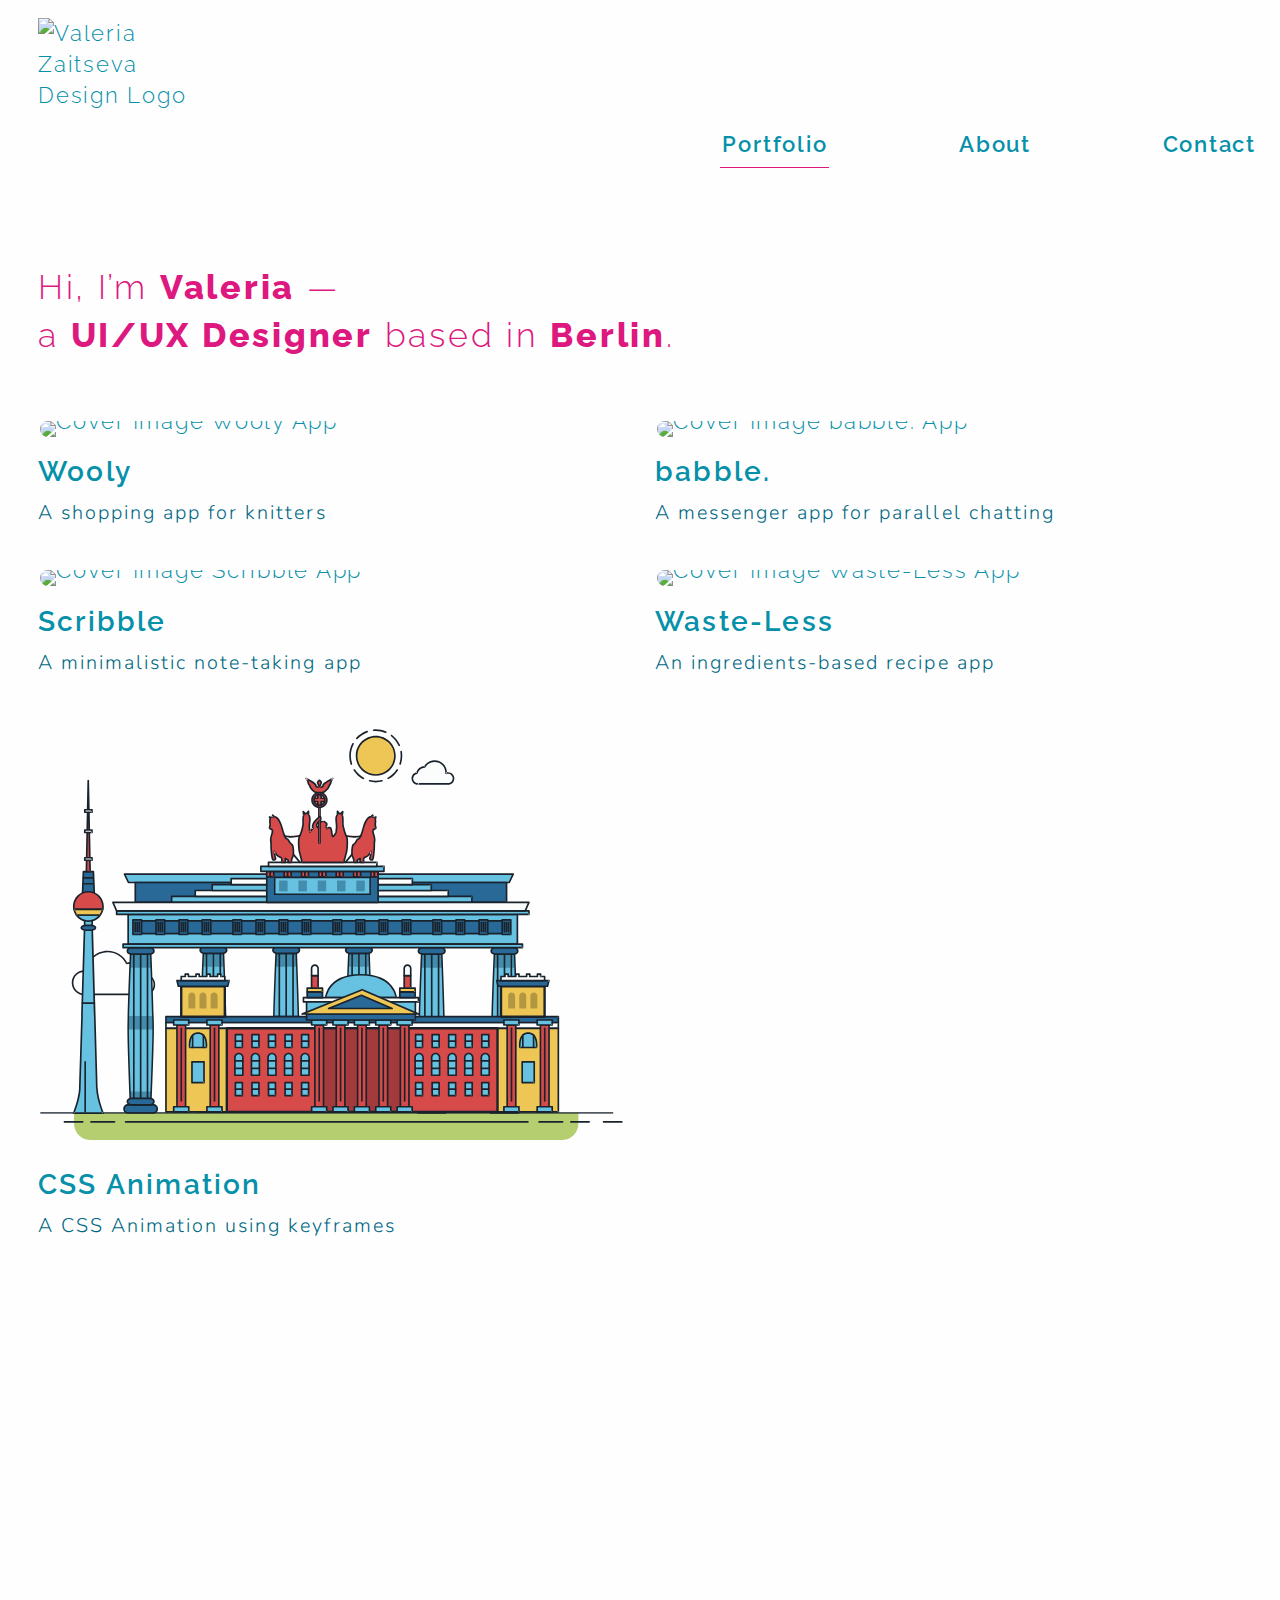
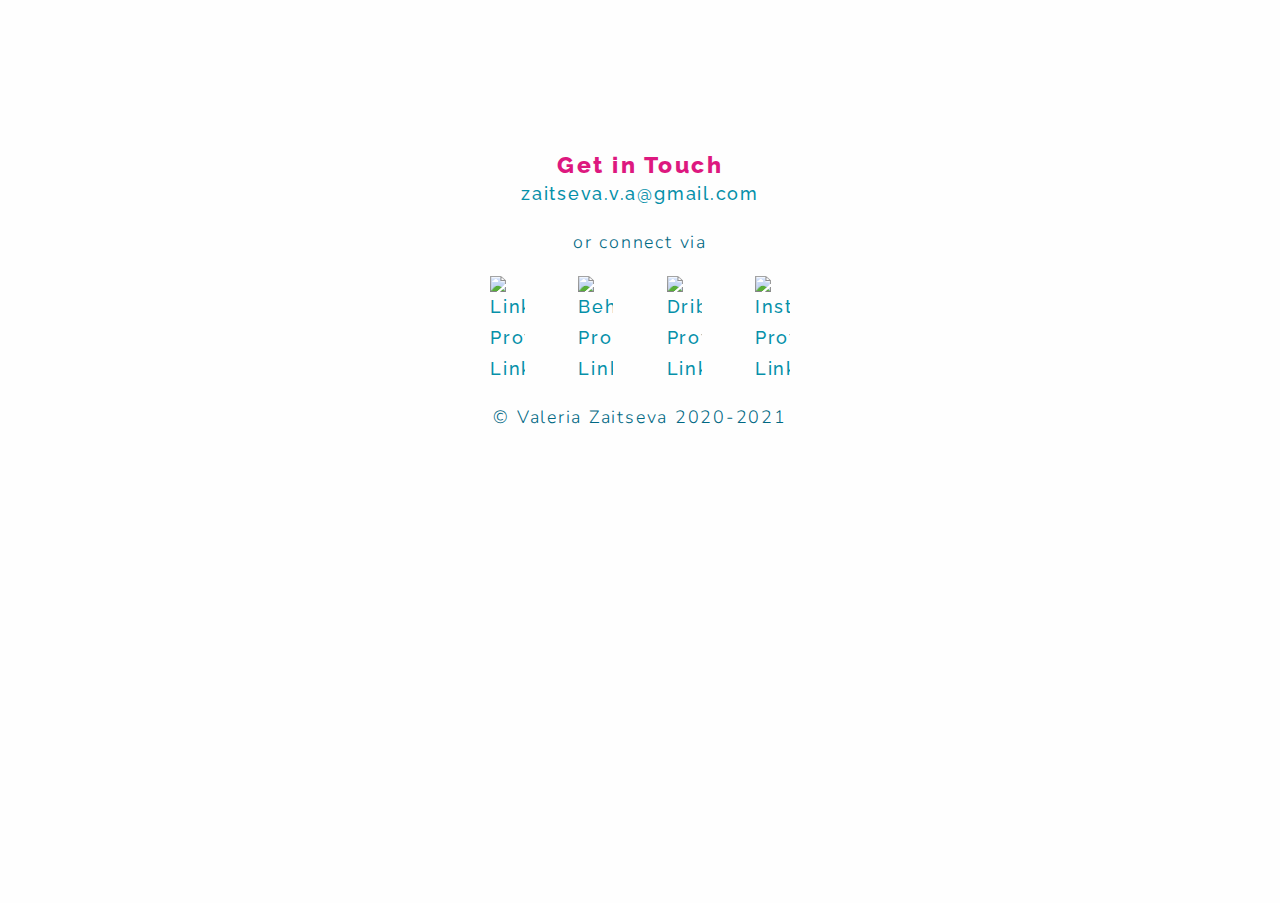
==== commit d06dd7cb: "Button, Footer" ====
--- a/index.html
+++ b/index.html
@@ -34,7 +34,9 @@
             <li><a href="index.html" class="active">Portfolio</a></li>
             <li><a href="about.html">About</a></li>
             <li><a href="#contact" onclick="menuToggle()">Contact</a></li>
-            <li><a href="javascript:void(0);" class="ham-menu" onclick="menuToggle()">Menu</a></li>
+            <li><a href="javascript:void(0);" class="ham-menu" onclick="menuToggle()">
+                  <img src="img/menu.svg" alt="Hamburger Icon">
+                </a></li>
           </ul>
         </nav>
       </div>
@@ -1053,6 +1055,10 @@
       </div>
     </div>
 
+<button onclick="topFunction()" id="goUp" title="Go to top">
+  <img src="img/upButton.svg" alt="Top" class="upButton">
+</button>
+
   </main>
 
   <footer id="contact">
--- a/css/style.css
+++ b/css/style.css
@@ -36,7 +36,7 @@
   font-size: 0.8125em;
   font-weight: 300;
   font-family: 'Nunito', sans-serif;
-  margin-top: 30px;
+  margin: 250px 0;
 }
 
 h1,
@@ -175,13 +175,13 @@
 .navtoggle li .ham-menu {
   position: absolute;
   right: 0;
-  top: 87px;
+  top: 77px;
   padding: 0;
   margin: 0;
 }
 
 .navtoggle.responsive nav {
-  padding: 24px 0 0;
+  padding: 24px 0;
 }
 
 .container {
@@ -262,7 +262,7 @@
 }
 
 .button-behance {
-  max-width: 214px;
+  max-width: 230px;
   white-space: normal;
 }
 
@@ -343,6 +343,28 @@
   width: 50px;
 }
 
+.upButton {
+  max-width: 70%;
+}
+
+#goUp {
+  display: none; /* Hidden by default */
+  position: fixed; /* Fixed/sticky position */
+  bottom: 20px; /* Place the button at the bottom of the page */
+  right: 10px; /* Place the button 30px from the right */
+  z-index: 99; /* Make sure it does not overlap */
+  border: none; /* Remove borders */
+  outline: none; /* Remove outline */
+  background-color: transparent; /* Set a background color */
+  color: white; /* Text color */
+  cursor: pointer; /* Add a mouse pointer on hover */
+  font-size: 1em; /* Increase font size */
+}
+
+#goUp:hover {
+  background-color: #fefefe; /* Add a dark-grey background on hover */
+}
+
 #hero {
   display: inline-block;
   width: 100%;
@@ -425,7 +447,7 @@
   }
 
   footer {
-    margin-top: 50px;
+    margin: 420px 0;
   }
 
   nav > ul > li {
@@ -476,6 +498,16 @@
     width: 50%;
   }
 
+  .right-col-md-6 {
+    width: 50%;
+    float: right;
+  }
+
+  .left-col-md-6 {
+    width: 50%;
+    float: left;
+  }
+
   .col-md-5 {
     width: 41.7%;
   }
@@ -483,10 +515,6 @@
   .col-lg-6-right,
   .col-lg-6-left {
     margin-bottom: 2em;
-  }
-
-  .topright {
-    margin-left: -15px;
   }
 
   .bottomleft {
@@ -549,7 +577,7 @@
   }
 
   footer {
-    margin-top: 90px;
+    margin: 470px 0;
   }
 
   nav {
@@ -610,16 +638,6 @@
     position: relative;
   }
 
-  .button-behance {
-    white-space: normal;
-    max-width: 300px;
-  }
-
-  .button-invision {
-    white-space: normal;
-    max-width: 316px;
-  }
-
   .button-networks {
     max-width: 200px;
     white-space: normal;
